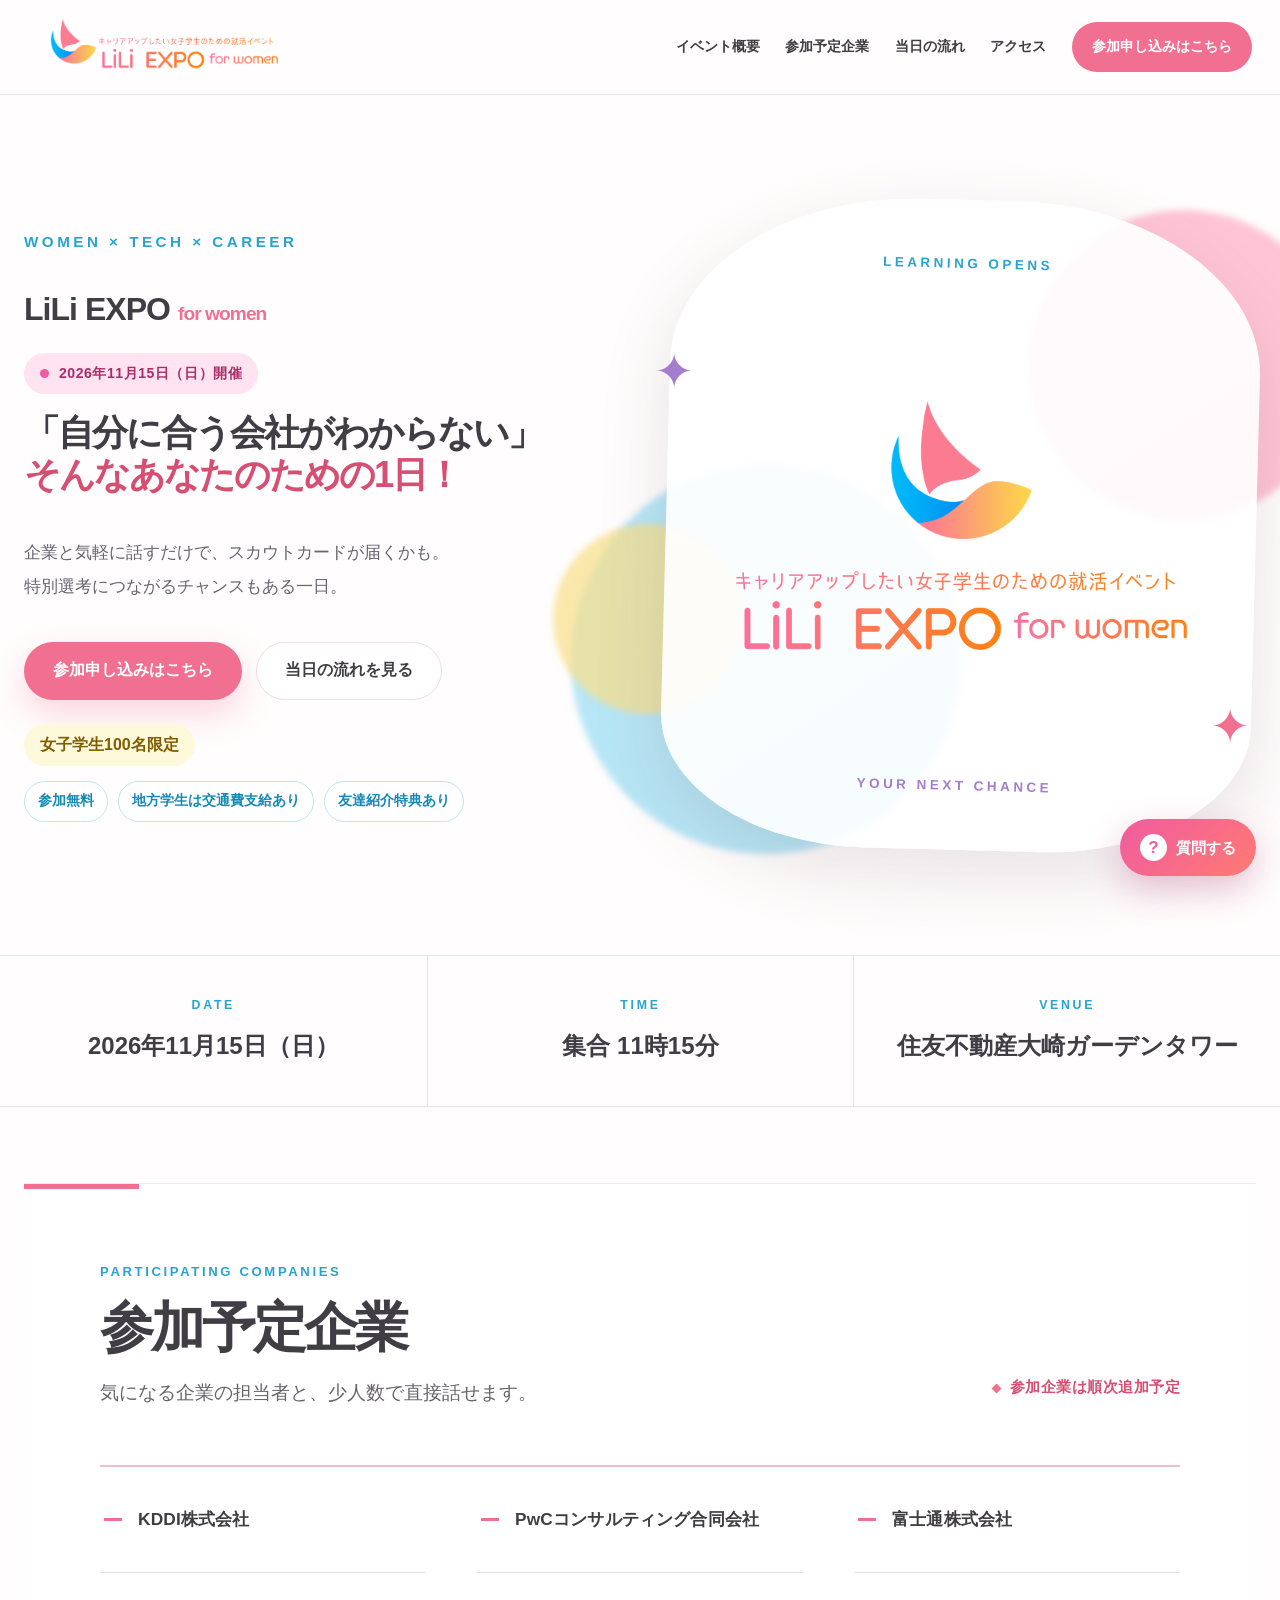
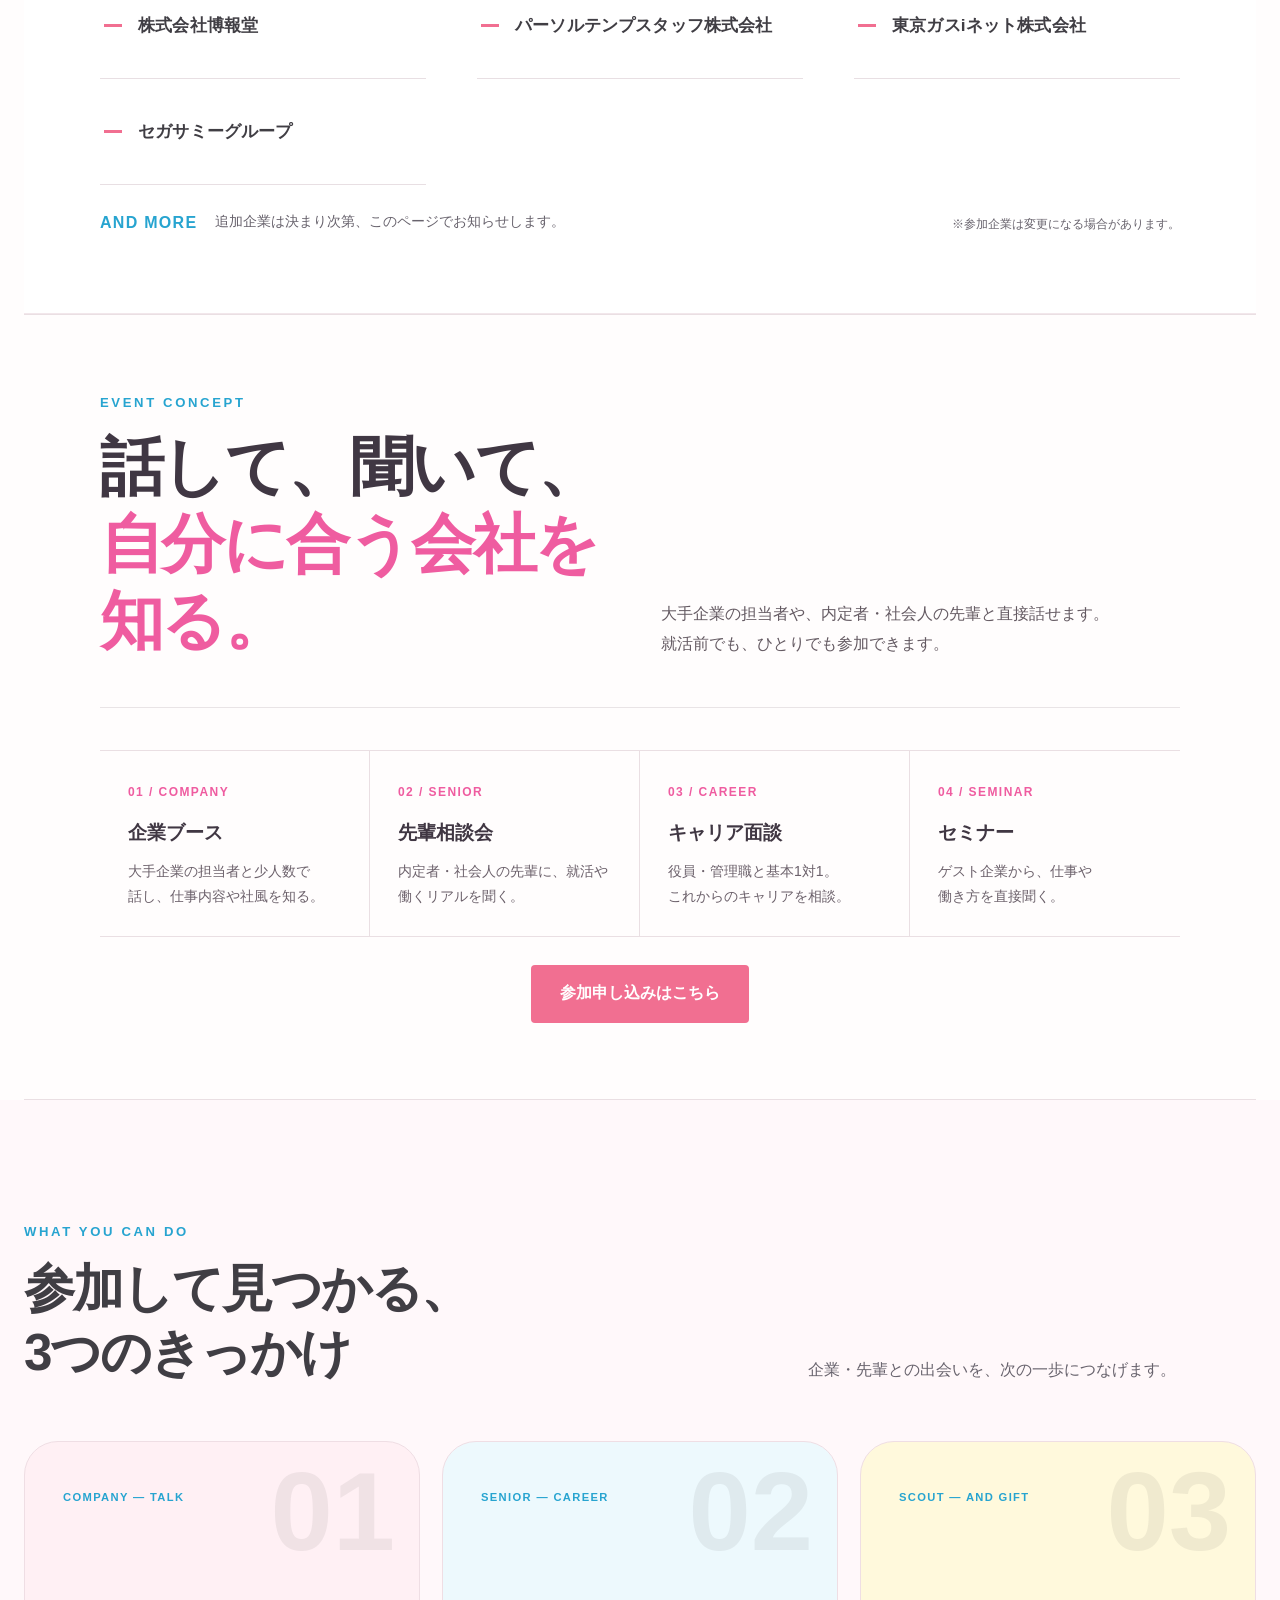
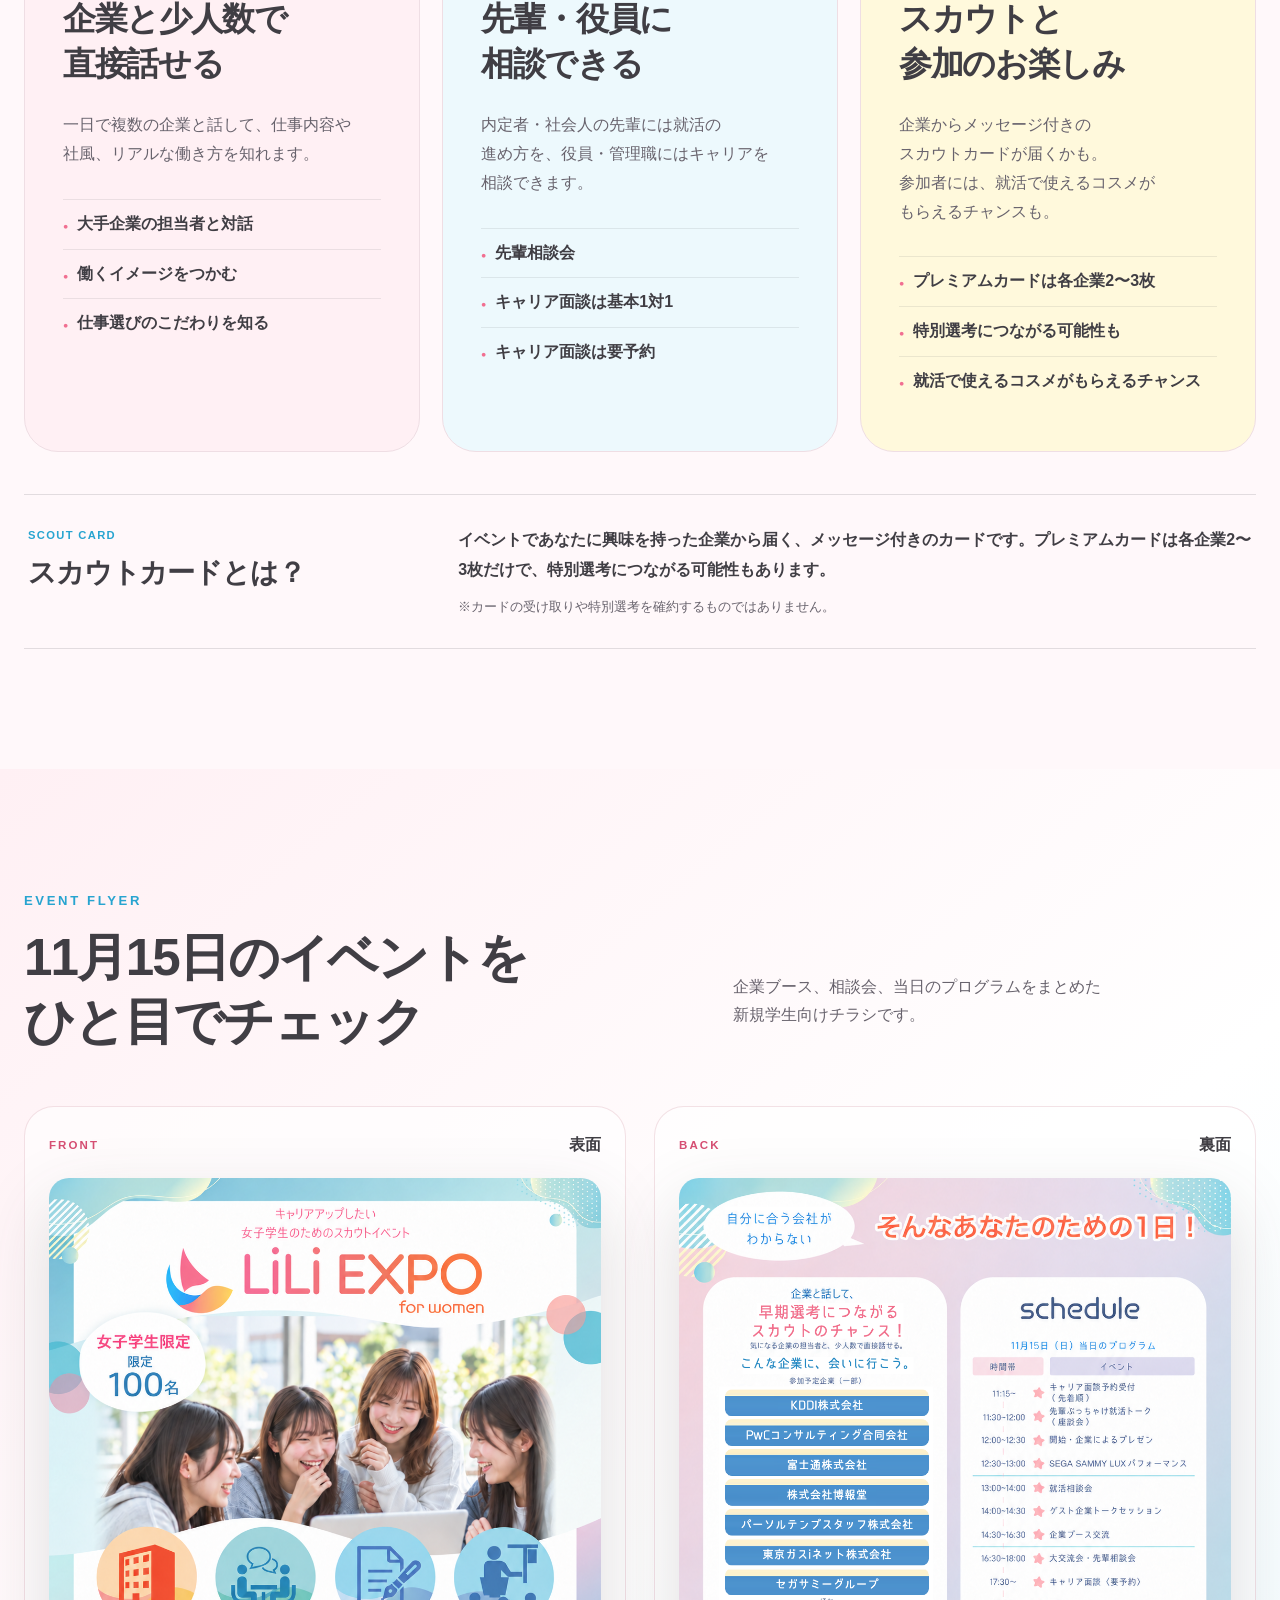
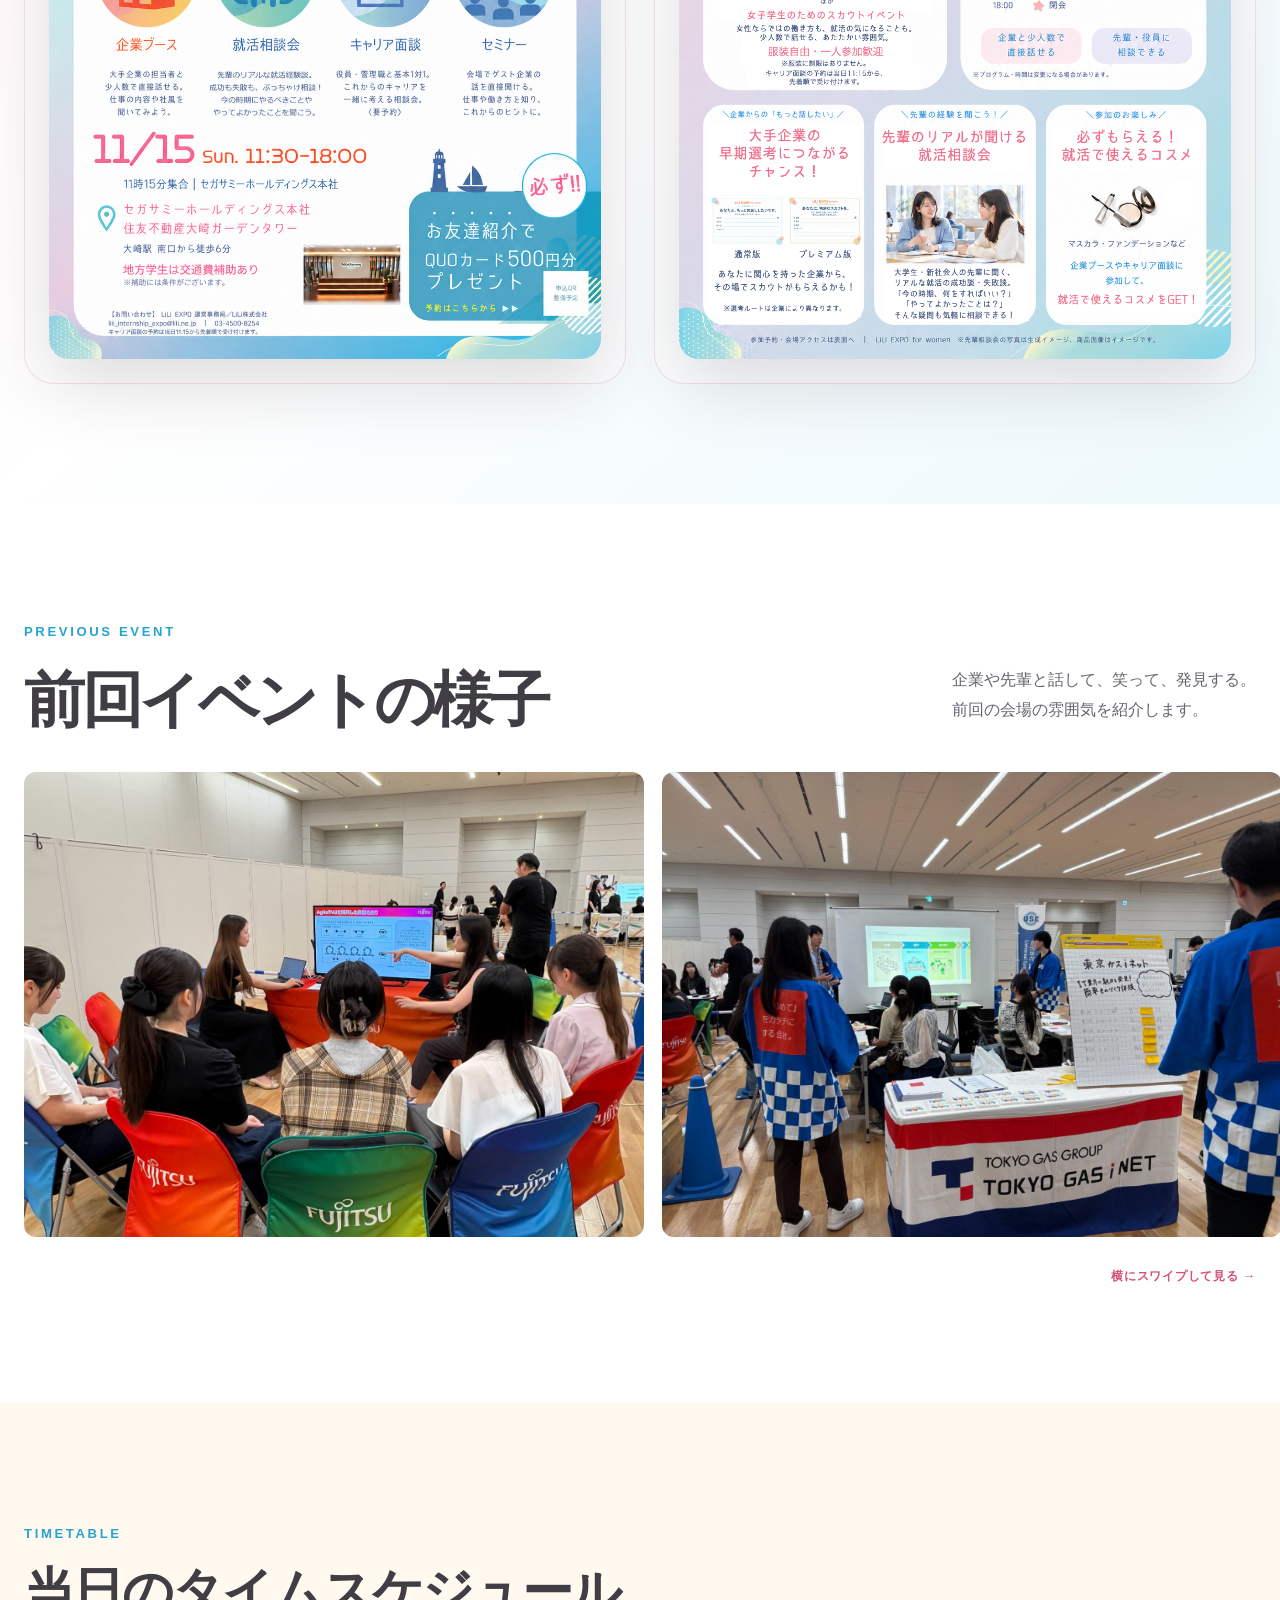
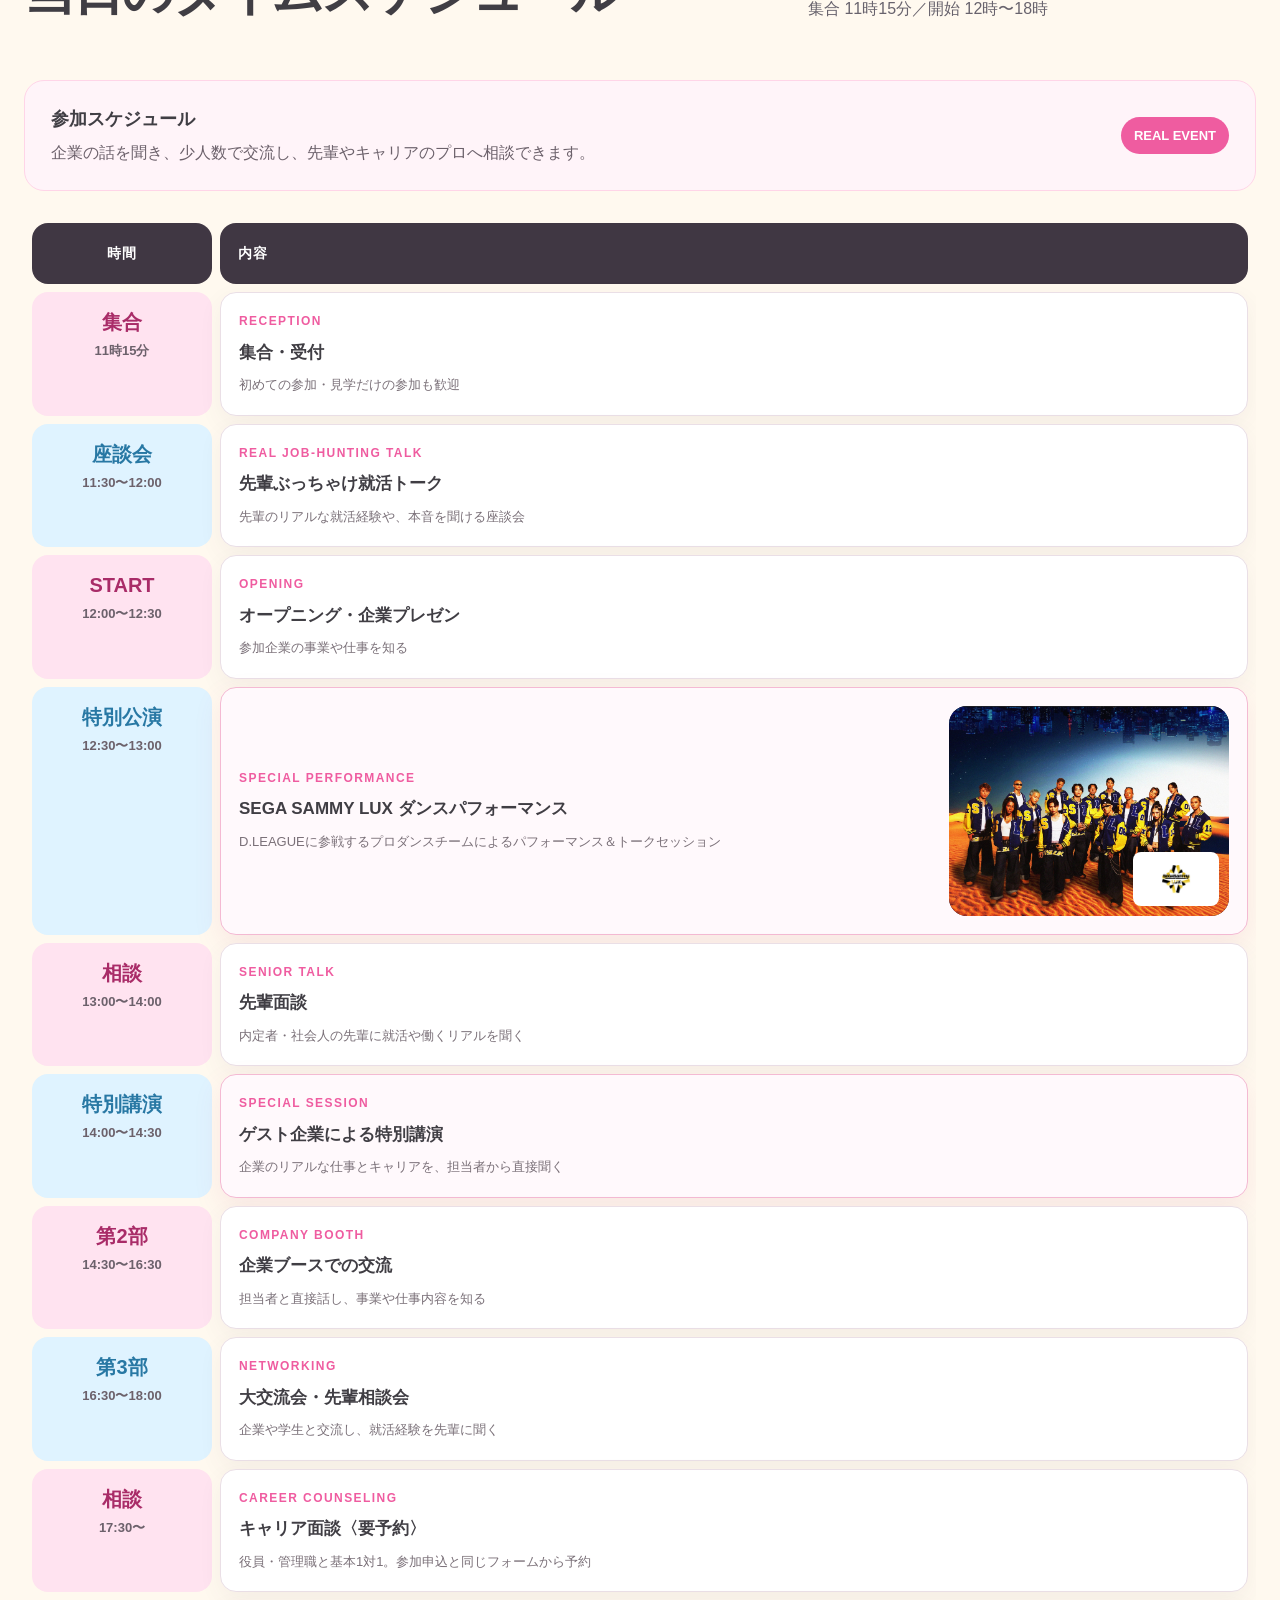
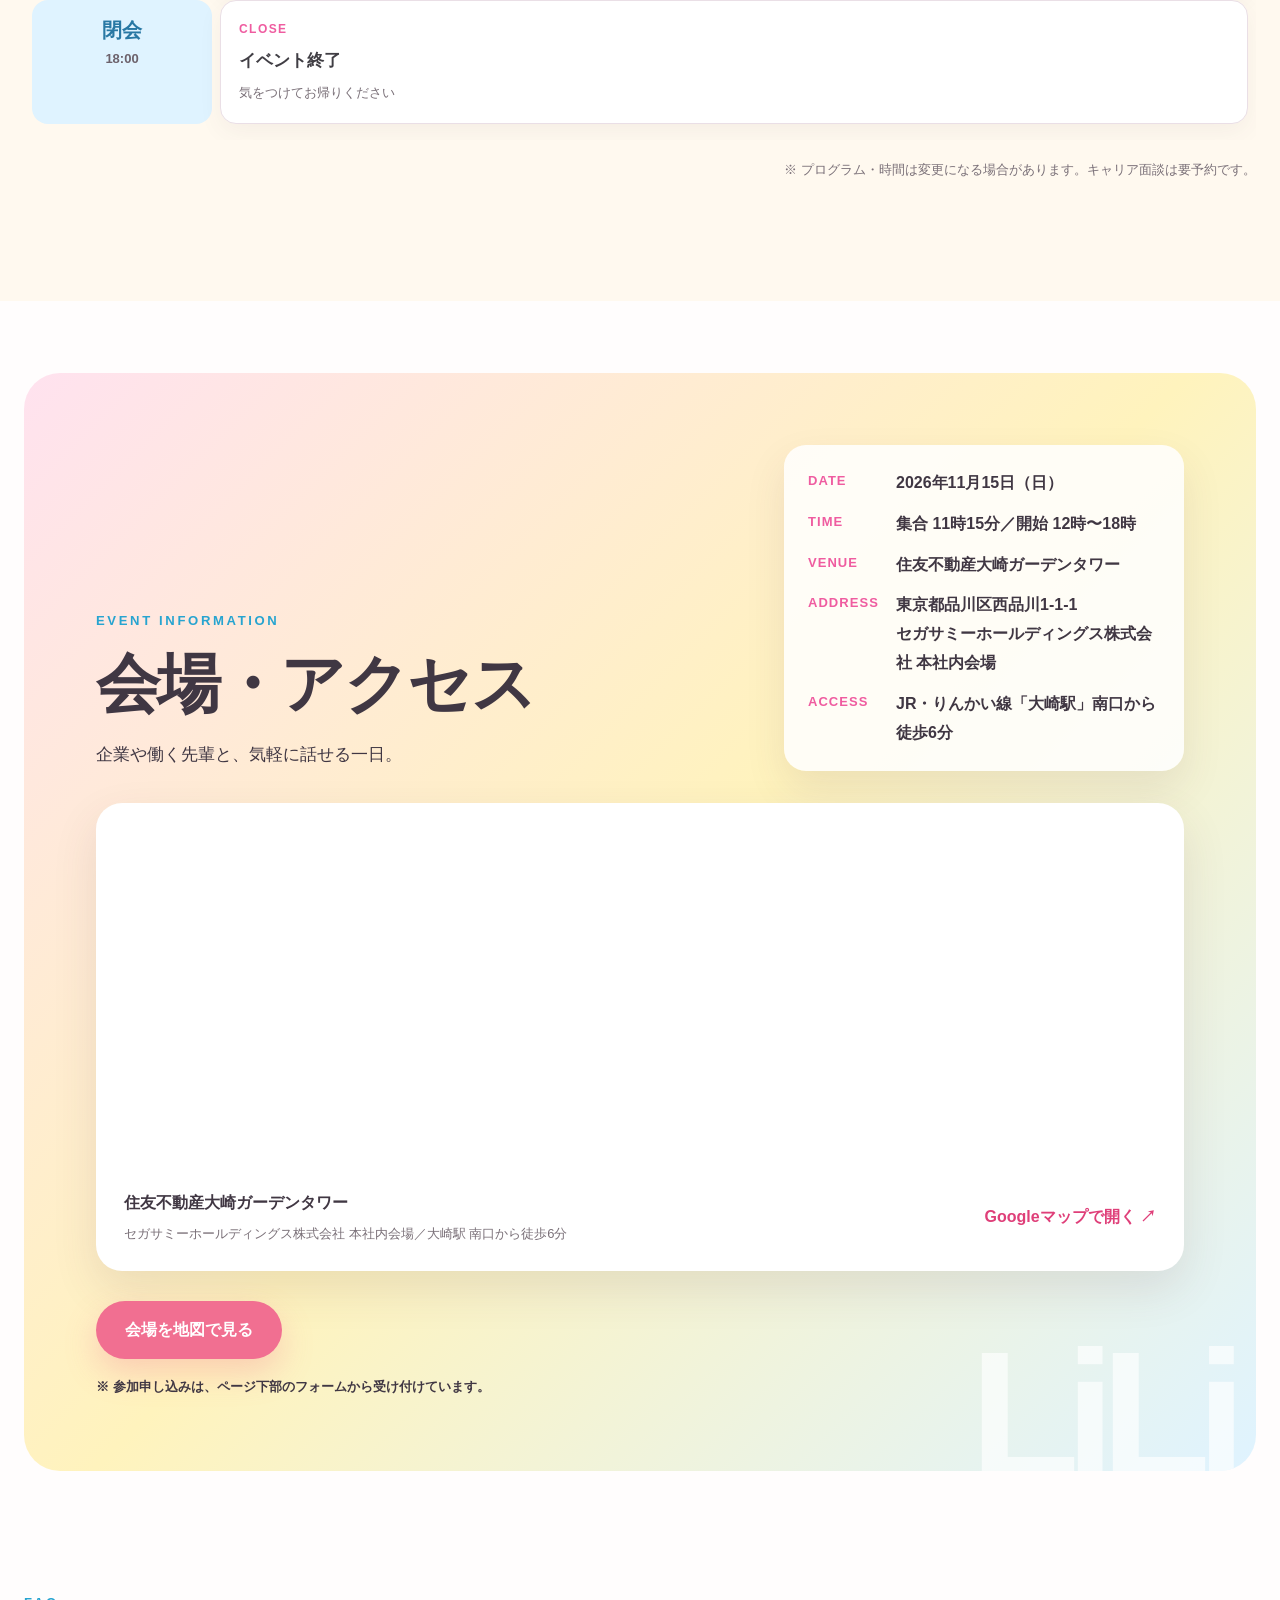
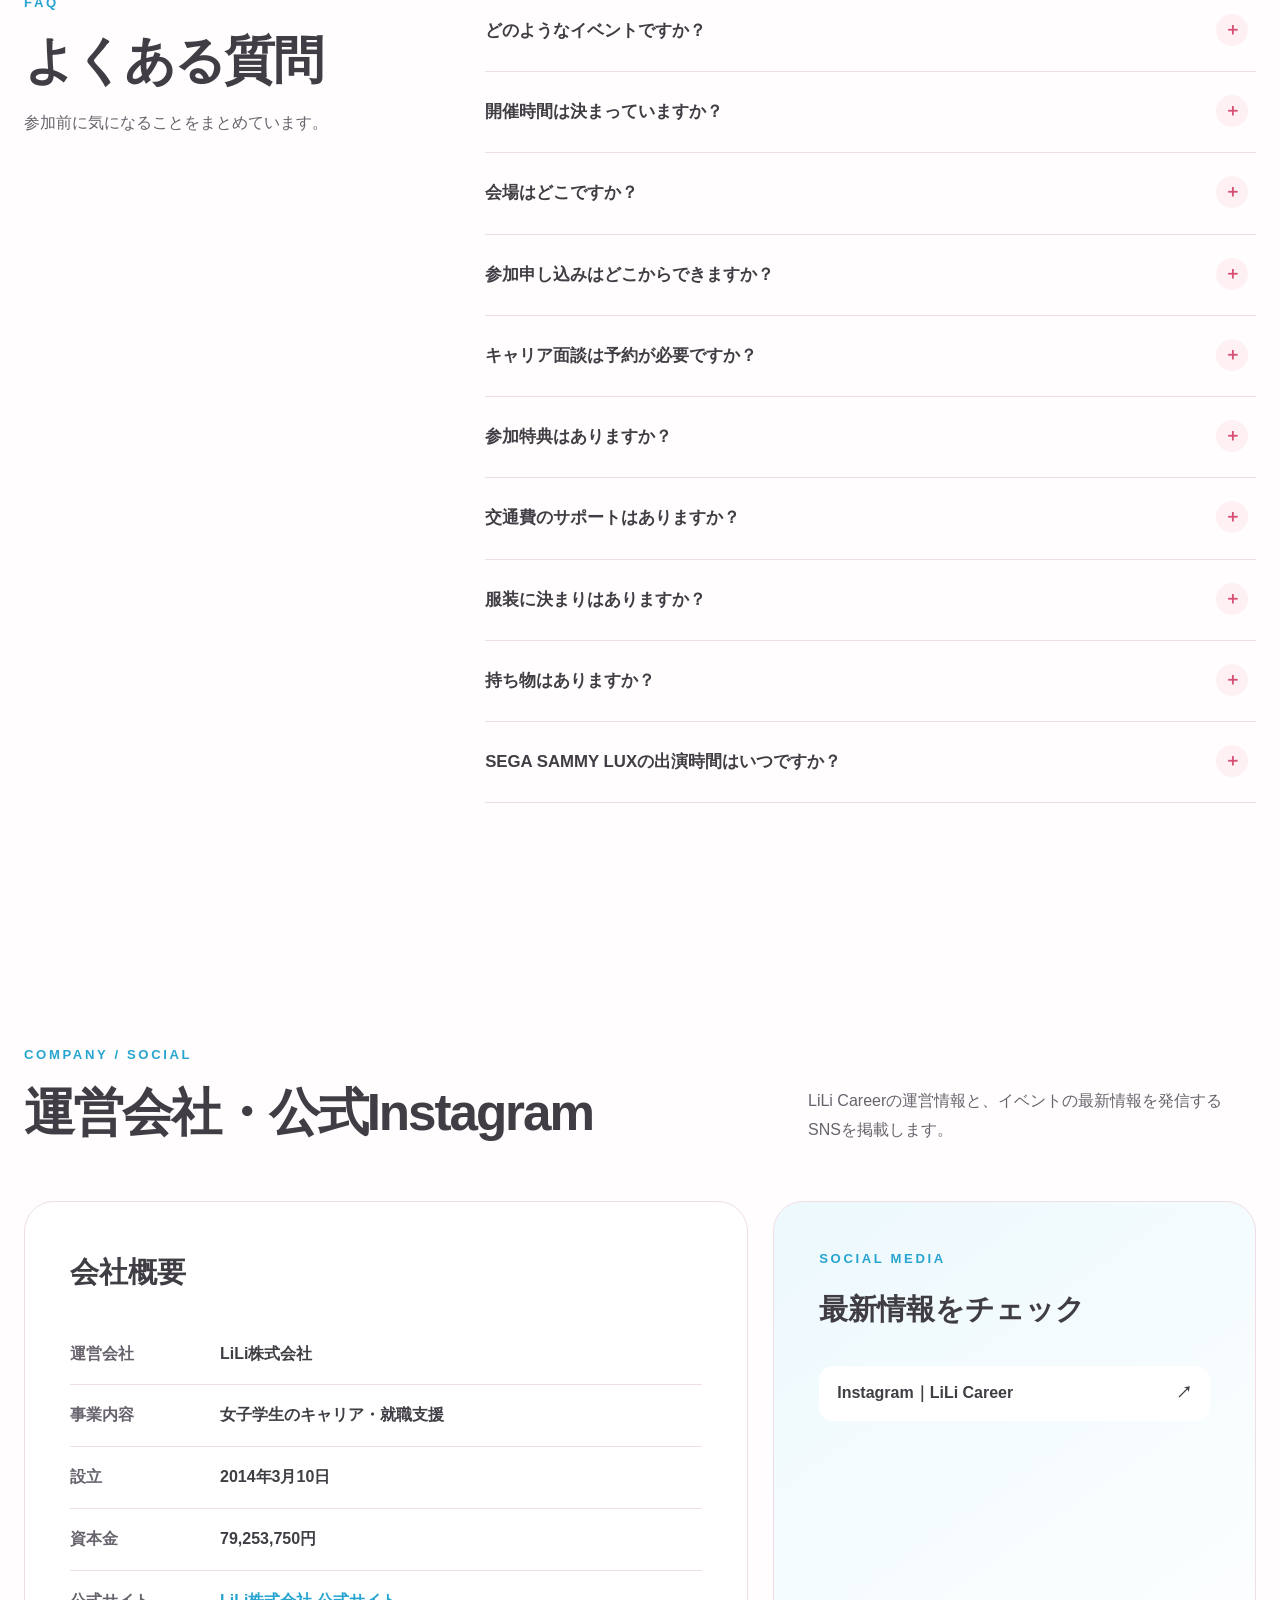
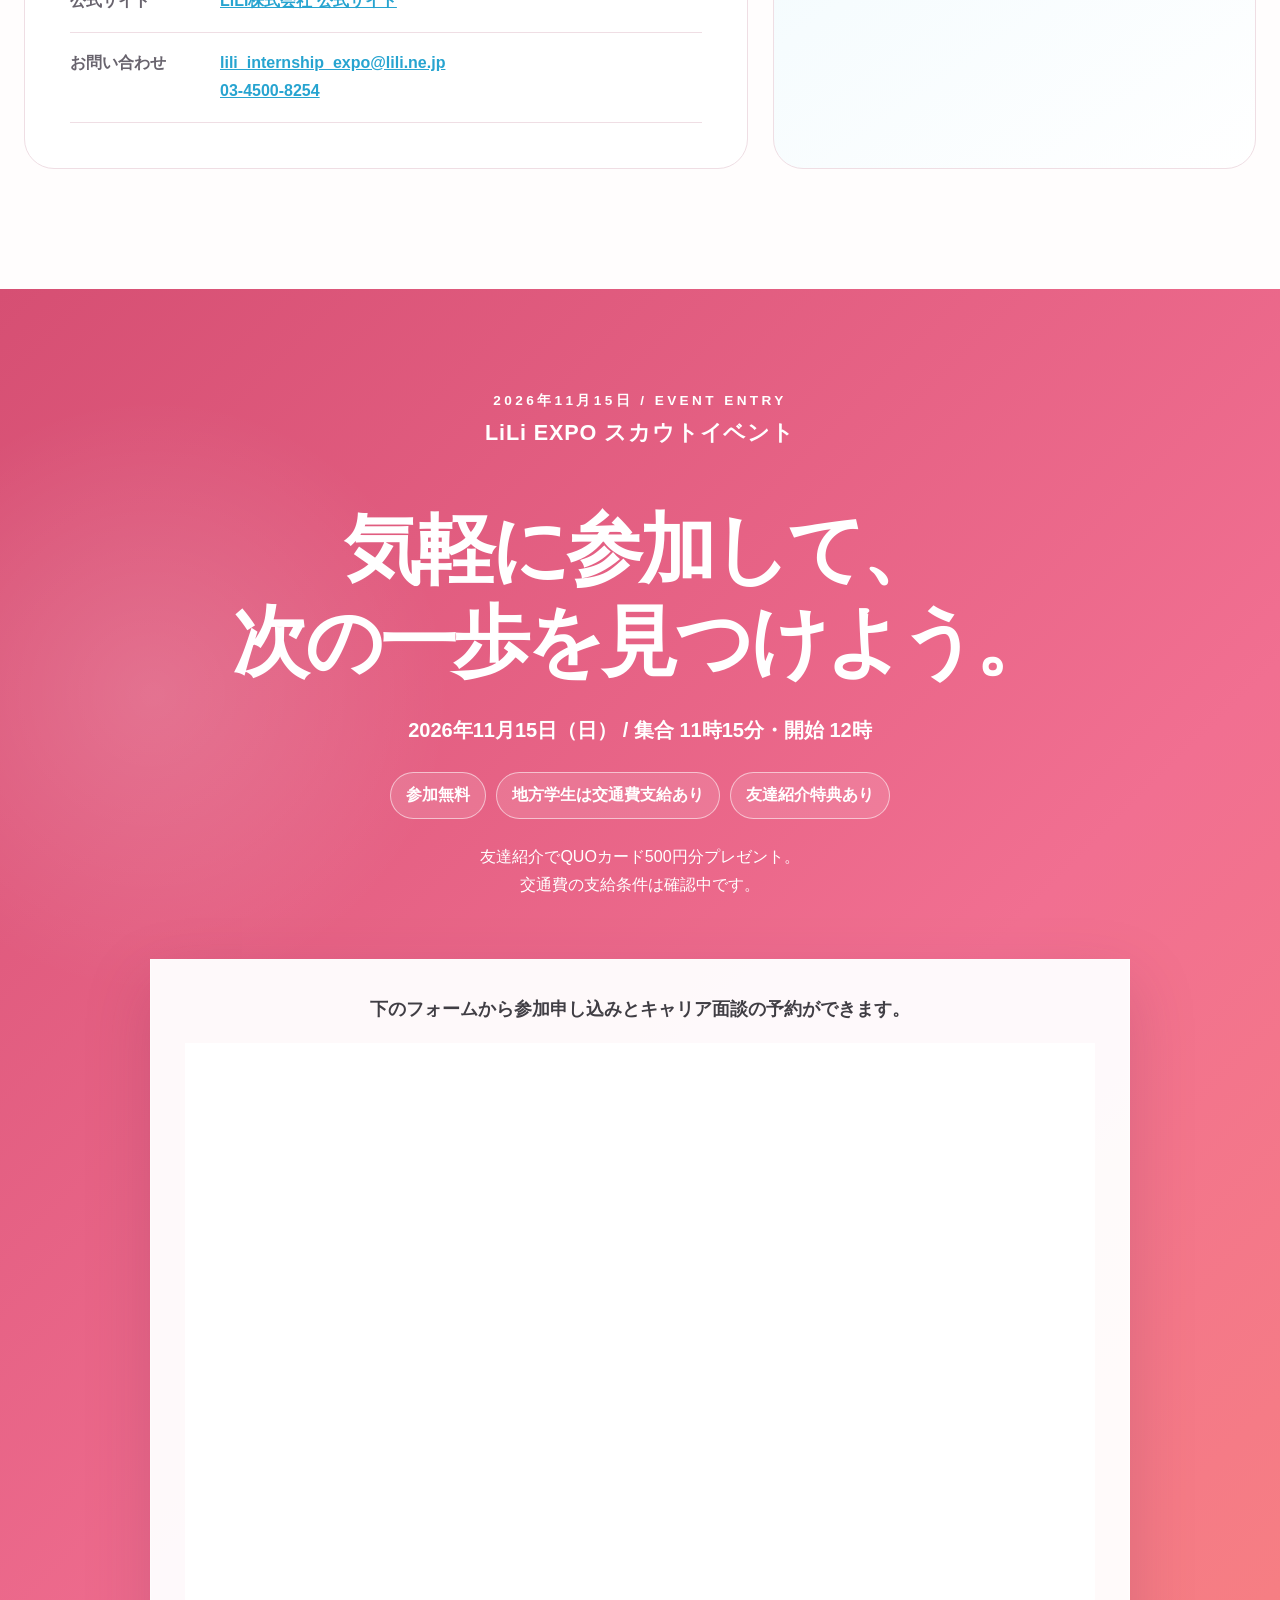
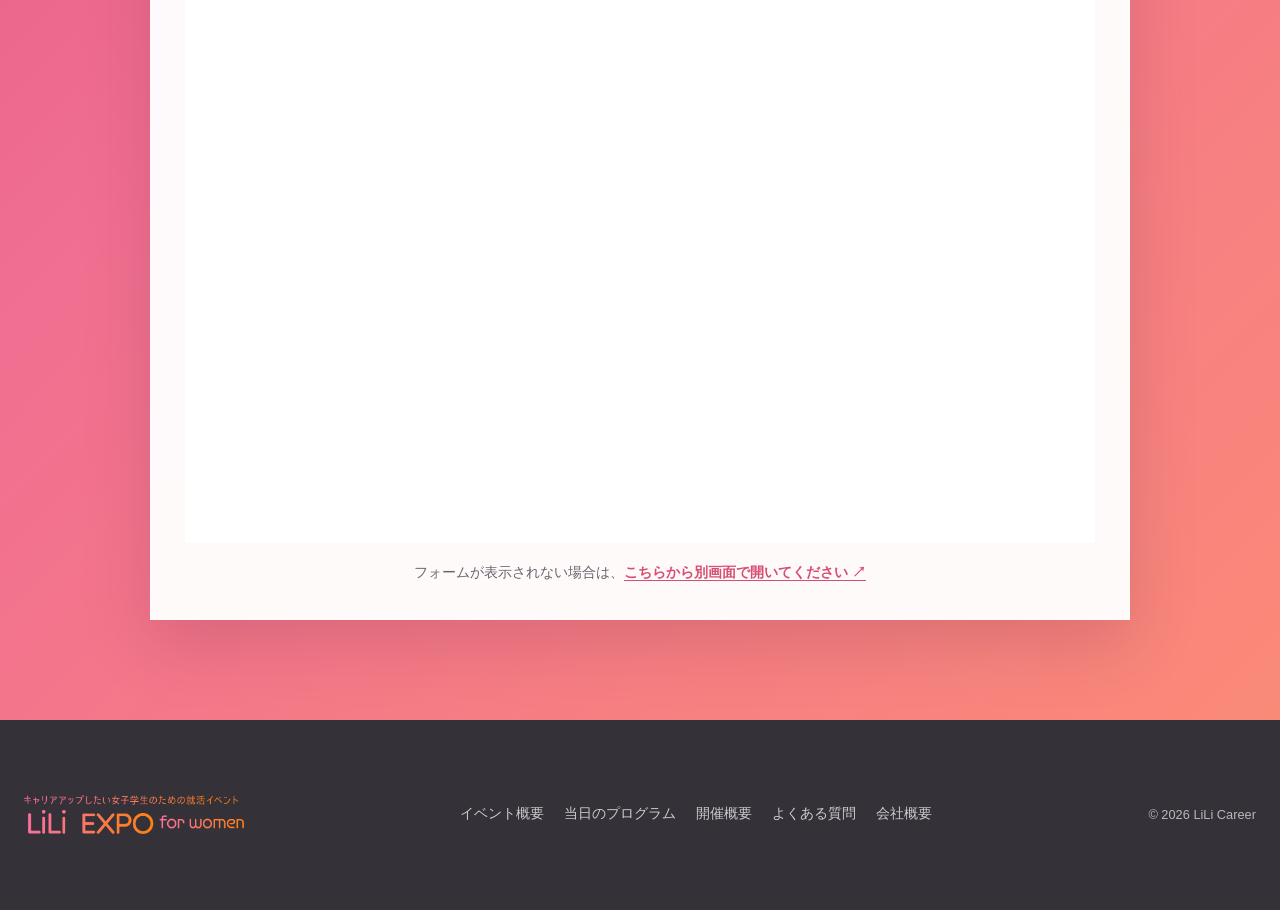
==== index.html @ 1bb02507 "Add senior job hunting talk to schedule" ====
<!DOCTYPE html>
<html lang="ja">

<head>
  <meta charset="UTF-8">

  <meta name="viewport" content="width=device-width, initial-scale=1.0">

  <meta name="description" content="LiLi EXPO for women。企業と話し、先輩に聞き、自分の未来を考える女子学生向けイベント。2026年11月15日、住友不動産大崎ガーデンタワー内で開催します。">

  <!-- 公開時、Google検索に表示したい場合はこの1行を削除してください -->
  <meta name="robots" content="noindex, nofollow">

  <title>LiLi EXPO for women｜2026年11月15日開催</title>

  <link rel="icon" href="assets/logo_dake.png">

  <link rel="stylesheet" href="css/style.css?v=17">

  <script src="js/content.js?v=14" defer></script>

  <script src="js/script.js?v=1" defer></script>

  <!-- イベント案内・プログラム表示の追加スタイル -->
  <style>
    /* ==================== 日本語の改行調整 ==================== */

    body {
      word-break: auto-phrase;
      line-break: strict;
      overflow-wrap: normal;
    }

    html,
    body {
      width: 100%;
      max-width: 100%;
      overflow-x: hidden;
      overflow-x: clip;
    }

    main,
    section,
    header,
    footer,
    .hero-copy,
    .hero-visual {
      min-width: 0;
    }

    .site-header {
      min-height: 92px;
    }

    .header-logo {
      width: clamp(240px, 20vw, 320px);
    }

    .header-logo img {
      width: 100%;
      height: 66px;
      object-fit: cover;
      object-position: center;
    }

    .limited-number .limited-number-text {
      font-size: clamp(2.7rem, 5vw, 4.6rem);
      line-height: 1.1;
      letter-spacing: -.06em;
    }

    .limited-number .limited-number-note {
      margin-top: 12px;
      padding: 0 20px;
      text-align: center;
      line-height: 1.5;
    }

    .entry-kicker {
      margin: 12px 0 0;
      font-size: clamp(1rem, 2vw, 1.35rem);
      font-weight: 900;
      letter-spacing: .04em;
    }

    h1,
    h2,
    h3,
    h4,
    p,
    li,
    summary,
    dt,
    dd,
    strong,
    small,
    a {
      word-break: auto-phrase;
      line-break: strict;
    }

    h1,
    h2,
    h3,
    h4 {
      text-wrap: balance;
    }

    p,
    li,
    summary,
    dd {
      text-wrap: pretty;
    }

    .nowrap,
    .button,
    .global-nav a,
    .online-format-note,
    .capacity-label,
    .lesson-timetable time {
      white-space: nowrap;
    }

    .online-format-note {
      display: inline-flex;
      align-items: center;
      gap: 10px;
      margin: 0 0 18px;
      padding: 8px 16px;
      color: #a92c68;
      background: #ffe3f0;
      border-radius: 999px;
      font-size: 14px;
      font-weight: 800;
      letter-spacing: .04em;
    }

    .online-format-note::before {
      content: "";
      width: 9px;
      height: 9px;
      background: #ef5ca0;
      border-radius: 50%;
    }

    .timetable-guide {
      display: flex;
      justify-content: space-between;
      gap: 24px;
      align-items: center;
      margin: 0 0 24px;
      padding: 22px 26px;
      background: #fff4f9;
      border: 1px solid #ffd5e8;
      border-radius: 20px;
    }

    .timetable-guide strong {
      display: block;
      margin-bottom: 4px;
      font-size: 18px;
    }

    .timetable-guide p {
      margin: 0;
      color: #6c616b;
    }

    .timetable-guide span {
      flex: 0 0 auto;
      padding: 7px 13px;
      color: #fff;
      background: #ef5ca0;
      border-radius: 999px;
      font-size: 13px;
      font-weight: 800;
    }

    .timetable-scroll {
      overflow-x: auto;
      padding-bottom: 8px;
      -webkit-overflow-scrolling: touch;
    }

    .lesson-timetable {
      width: 100%;
      min-width: 620px;
      border-collapse: separate;
      border-spacing: 8px;
      table-layout: fixed;
    }

    .lesson-timetable th,
    .lesson-timetable td {
      padding: 18px;
      border-radius: 16px;
      text-align: left;
      vertical-align: top;
    }

    .lesson-timetable thead th {
      color: #fff;
      background: #403743;
      font-size: 14px;
      letter-spacing: .05em;
    }

    .lesson-timetable thead th:first-child {
      width: 180px;
      text-align: center;
    }

    .lesson-timetable tbody th {
      color: #a92c68;
      background: #ffe3f0;
      text-align: center;
    }

    .lesson-timetable tbody tr:nth-child(even) th {
      color: #2878a4;
      background: #dff3ff;
    }

    .lesson-timetable tbody td {
      background: #fff;
      border: 1px solid #eadfe6;
      box-shadow: 0 8px 25px rgba(90, 61, 79, .06);
    }

    .lesson-timetable .special-program-row th {
      color: #a92c68;
      background: #ffd9e9;
    }

    .lesson-timetable .special-program-row td {
      background: #fff9fc;
      border-color: #f4bad3;
      box-shadow: 0 10px 28px rgba(200, 76, 130, .1);
    }

    .lesson-timetable .period-number {
      display: block;
      font-size: 20px;
      line-height: 1.2;
      white-space: nowrap;
    }

    .hero h1.student-hero-title {
      font-size: clamp(2.15rem, 2.85vw, 3.1rem);
      line-height: 1.16;
      letter-spacing: -.055em;
    }

    .lesson-timetable time {
      display: block;
      margin-top: 5px;
      color: #6c616b;
      font-size: 13px;
      font-weight: 600;
    }

    .lesson-timetable td span {
      display: block;
      margin-bottom: 7px;
      color: #ef5ca0;
      font-size: 12px;
      font-weight: 900;
      letter-spacing: .12em;
    }

    .lesson-timetable td strong {
      display: block;
      font-size: 17px;
      line-height: 1.5;
    }

    .lesson-timetable td small {
      display: block;
      margin-top: 8px;
      color: #7a7078;
      font-size: 13px;
    }

    .timetable-edit-note {
      margin: 18px 0 0;
      color: #7a7078;
      font-size: 13px;
      text-align: right;
    }

    .november-event-section {
      position: relative;
      overflow: hidden;
      margin-top: 72px;
      padding: clamp(36px, 6vw, 72px);
      color: #403743;
      background: linear-gradient(135deg, #ffe2ef 0%, #fff3bd 50%, #dff3ff 100%);
      border-radius: 36px;
    }

    .november-event-section::after {
      content: "LiLi";
      position: absolute;
      right: 24px;
      bottom: -34px;
      color: rgba(255, 255, 255, .65);
      font-size: clamp(96px, 15vw, 180px);
      font-weight: 900;
      line-height: 1;
      letter-spacing: -.08em;
      pointer-events: none;
    }

    .november-event-content {
      position: relative;
      z-index: 1;
      display: grid;
      grid-template-columns: minmax(0, 1fr) minmax(320px, 400px);
      gap: clamp(32px, 4vw, 56px);
      align-items: end;
    }

    .november-event-section h2 {
      margin: 0 0 18px;
      font-size: clamp(34px, 5vw, 66px);
      line-height: 1.16;
      letter-spacing: -.04em;
    }

    .november-event-section h2 em {
      display: block;
      color: #ef5ca0;
      font-style: normal;
      font-size: clamp(32px, 3.6vw, 52px);
      letter-spacing: -.06em;
      white-space: normal;
    }

    .november-event-section h2 em span {
      display: block;
      white-space: nowrap;
    }

    .november-mobile-break {
      display: none;
    }

    .november-lead {
      margin: 0;
      font-size: 17px;
      line-height: 1.9;
    }

    .november-details {
      display: grid;
      width: 100%;
      min-width: 0;
      gap: 12px;
      margin: 0;
      padding: 24px;
      background: rgba(255, 255, 255, .86);
      border-radius: 22px;
      box-shadow: 0 18px 40px rgba(90, 61, 79, .10);
    }

    .november-details div {
      display: grid;
      grid-template-columns: 72px 1fr;
      gap: 16px;
    }

    .november-details dt {
      color: #ef5ca0;
      font-size: 13px;
      font-weight: 900;
      letter-spacing: .08em;
    }

    .november-details dd {
      margin: 0;
      font-weight: 700;
      overflow-wrap: anywhere;
    }

    .november-map-card {
      position: relative;
      z-index: 1;
      overflow: hidden;
      margin-top: 32px;
      border: 8px solid rgba(255, 255, 255, .72);
      border-radius: 26px;
      background: #fff;
      box-shadow: 0 18px 45px rgba(90, 61, 79, .12);
    }

    .november-map {
      display: block;
      width: 100%;
      height: 360px;
      border: 0;
    }

    .november-map-caption {
      display: flex;
      align-items: center;
      justify-content: space-between;
      gap: 24px;
      padding: 18px 20px;
      background: #fff;
    }

    .november-map-caption strong,
    .november-map-caption span {
      display: block;
    }

    .november-map-caption span {
      margin-top: 4px;
      color: #7a7078;
      font-size: 13px;
    }

    .november-map-caption a {
      flex: 0 0 auto;
      color: #df3f79;
      font-weight: 900;
    }

    @media (max-width: 1180px) {
      .hero h1.student-hero-title {
        font-size: clamp(1.9rem, 3.8vw, 2.45rem);
      }

      .student-hero-title .hero-title-line {
        display: block;
        width: 100%;
        white-space: normal;
        word-break: normal;
        overflow-wrap: anywhere;
      }

      .hero-description {
        word-break: normal;
        overflow-wrap: anywhere;
      }

      .november-event-content {
        grid-template-columns: 1fr;
        align-items: start;
      }

      .november-details {
        margin-top: 0;
      }
    }

    .november-actions {
      position: relative;
      z-index: 1;
      display: flex;
      flex-wrap: wrap;
      gap: 12px;
      margin-top: 30px;
    }

    .november-note {
      position: relative;
      z-index: 1;
      margin: 16px 0 0;
      font-size: 13px;
      font-weight: 700;
    }

    /* ==================== LiLi案内チャット ==================== */

    .lili-chat-launcher {
      position: fixed;
      right: 24px;
      bottom: 24px;
      z-index: 1201;
      display: inline-flex;
      align-items: center;
      gap: 9px;
      padding: 15px 20px;
      color: #fff;
      background: linear-gradient(135deg, #ef5ca0, #ff7a72);
      border: 0;
      border-radius: 999px;
      box-shadow: 0 14px 35px rgba(169, 44, 104, .28);
      font: inherit;
      font-size: 15px;
      font-weight: 900;
      cursor: pointer;
      transition: transform .2s ease, box-shadow .2s ease;
    }

    .lili-chat-launcher:hover {
      transform: translateY(-2px);
      box-shadow: 0 18px 40px rgba(169, 44, 104, .34);
    }

    .lili-chat-launcher-mark {
      display: grid;
      width: 27px;
      height: 27px;
      place-items: center;
      color: #ef5ca0;
      background: #fff;
      border-radius: 50%;
      font-size: 17px;
      line-height: 1;
    }

    .lili-chat-panel {
      position: fixed;
      right: 24px;
      bottom: 94px;
      z-index: 1200;
      display: flex;
      width: min(390px, calc(100vw - 32px));
      max-height: min(610px, calc(100vh - 130px));
      overflow: hidden;
      flex-direction: column;
      background: #fff;
      border: 1px solid #f3d7e4;
      border-radius: 26px;
      box-shadow: 0 25px 70px rgba(64, 55, 67, .22);
    }

    .lili-chat-panel[hidden] {
      display: none;
    }

    .lili-chat-header {
      display: flex;
      align-items: center;
      justify-content: space-between;
      gap: 16px;
      padding: 19px 20px;
      color: #fff;
      background: linear-gradient(135deg, #ef5ca0, #ff8a74);
    }

    .lili-chat-header p {
      margin: 0;
    }

    .lili-chat-title {
      font-size: 17px;
      font-weight: 900;
    }

    .lili-chat-status {
      margin-top: 2px !important;
      font-size: 11px;
      font-weight: 700;
      opacity: .9;
    }

    .lili-chat-close {
      display: grid;
      flex: 0 0 auto;
      width: 36px;
      height: 36px;
      padding: 0;
      place-items: center;
      color: #fff;
      background: rgba(255, 255, 255, .18);
      border: 1px solid rgba(255, 255, 255, .45);
      border-radius: 50%;
      font-size: 24px;
      line-height: 1;
      cursor: pointer;
    }

    .lili-chat-messages {
      min-height: 170px;
      padding: 20px;
      overflow-y: auto;
      background: #fff9fc;
      scroll-behavior: smooth;
    }

    .lili-chat-message {
      width: fit-content;
      max-width: 88%;
      margin: 0 0 12px;
      padding: 12px 15px;
      border-radius: 17px;
      font-size: 14px;
      line-height: 1.75;
      text-wrap: pretty;
      white-space: pre-line;
    }

    .lili-chat-message.bot {
      margin-right: auto;
      color: #4d4148;
      background: #fff;
      border: 1px solid #f1dbe5;
      border-bottom-left-radius: 5px;
    }

    .lili-chat-message.user {
      margin-left: auto;
      color: #fff;
      background: #ef5ca0;
      border-bottom-right-radius: 5px;
    }

    .lili-chat-options {
      display: grid;
      grid-template-columns: 1fr 1fr;
      gap: 8px;
      padding: 14px;
      background: #fff;
      border-top: 1px solid #f1e4ea;
    }

    .lili-chat-option {
      min-height: 46px;
      padding: 9px 10px;
      color: #a92c68;
      background: #fff4f9;
      border: 1px solid #f5c9dc;
      border-radius: 13px;
      font: inherit;
      font-size: 12px;
      font-weight: 800;
      line-height: 1.4;
      white-space: normal;
      cursor: pointer;
      transition: background .2s ease, transform .2s ease;
    }

    .lili-chat-option:hover {
      background: #ffe3f0;
      transform: translateY(-1px);
    }

    .lili-chat-launcher:focus-visible,
    .lili-chat-close:focus-visible,
    .lili-chat-option:focus-visible {
      outline: 3px solid rgba(40, 120, 164, .36);
      outline-offset: 3px;
    }

    /* ==================== 気軽に参加・参加までの流れ ==================== */

    .join-guide-section {
      overflow: hidden;
      padding: clamp(38px, 6vw, 76px);
      background: #fffdfd;
      border-top: 1px solid #eadfe3;
      border-bottom: 1px solid #eadfe3;
    }

    .join-guide-heading {
      display: grid;
      grid-template-columns: 1fr 1fr;
      gap: 42px;
      align-items: end;
      margin-bottom: 32px;
    }

    .join-guide-heading h2 {
      margin: 0;
      color: #403743;
      font-size: clamp(34px, 5vw, 64px);
      line-height: 1.2;
      letter-spacing: -.04em;
    }

    .join-guide-heading h2 em {
      color: #ef5ca0;
      font-style: normal;
    }

    .join-guide-lead {
      margin: 0;
      color: #645a62;
      font-size: 16px;
      line-height: 1.9;
    }

    .join-easy-grid {
      display: grid;
      grid-template-columns: repeat(5, 1fr);
      gap: 10px;
      margin: 0;
      padding: 0;
      list-style: none;
    }

    .join-easy-grid li {
      min-width: 0;
      padding: 19px 13px;
      background: rgba(255, 255, 255, .88);
      border: 1px solid rgba(239, 92, 160, .18);
      border-radius: 18px;
      text-align: center;
      box-shadow: 0 9px 24px rgba(90, 61, 79, .05);
    }

    .join-easy-grid span {
      display: block;
      margin-bottom: 8px;
      color: #ef5ca0;
      font-size: 11px;
      font-weight: 900;
      letter-spacing: .1em;
    }

    .join-easy-grid strong {
      display: block;
      color: #403743;
      font-size: 15px;
      line-height: 1.5;
    }

    .join-flow {
      margin-top: 48px;
      padding-top: 42px;
      border-top: 1px solid rgba(90, 61, 79, .13);
    }

    .join-flow-title {
      margin-bottom: 24px;
    }

    .join-flow-title h3 {
      margin: 5px 0 0;
      color: #403743;
      font-size: clamp(26px, 3vw, 40px);
    }

    .join-flow-grid {
      display: grid;
      grid-template-columns: repeat(4, 1fr);
      gap: 0;
      border-top: 1px solid #eadfe3;
      border-bottom: 1px solid #eadfe3;
    }

    .join-flow-card {
      position: relative;
      min-width: 0;
      padding: 26px 28px;
      background: transparent;
      border-right: 1px solid #eadfe3;
    }

    .join-flow-card:not(:last-child)::after {
      content: none;
    }

    .join-flow-card:last-child {
      border-right: 0;
    }

    .join-flow-number {
      display: inline-block;
      margin-bottom: 12px;
      color: #ef5ca0;
      font-size: 12px;
      font-weight: 900;
      letter-spacing: .12em;
    }

    .join-flow-card h4 {
      margin: 0 0 9px;
      color: #403743;
      font-size: 19px;
    }

    .join-flow-card p {
      margin: 0;
      color: #6c616b;
      font-size: 14px;
      line-height: 1.8;
    }

    .join-guide-action {
      display: flex;
      justify-content: center;
      margin-top: 28px;
    }

    .join-guide-action .button {
      border-radius: 4px;
      box-shadow: none;
    }

    @media (max-width: 760px) {

      .site-header {
        width: 100%;
        min-height: 78px;
        gap: 10px;
        padding: 9px 14px;
      }

      .header-logo {
        width: min(220px, calc(100vw - 92px));
      }

      .header-logo img {
        width: 100%;
        height: 58px;
        object-fit: cover;
        object-position: center;
      }

      .menu-button {
        flex: 0 0 48px;
      }

      .hero {
        width: calc(100% - 28px);
        gap: 34px;
        padding: 48px 0 64px;
        overflow: hidden;
      }

      .hero h1 {
        font-size: clamp(2.3rem, 10.5vw, 3.35rem);
        line-height: 1.12;
        letter-spacing: -.055em;
      }

      .hero h1.student-hero-title {
        font-size: clamp(2rem, 8.5vw, 2.65rem);
      }

      .student-hero-title .hero-title-line {
        display: block;
        width: 100%;
        white-space: normal;
        word-break: normal;
        overflow-wrap: anywhere;
      }

      .hero-description {
        word-break: normal;
        overflow-wrap: anywhere;
      }

      .hero h1 .nowrap {
        white-space: normal;
      }

      .hero-description br:not(.mobile-break) {
        display: none;
      }

      .capacity-label {
        max-width: 100%;
        white-space: normal;
        line-height: 1.5;
      }

      .hero-highlights {
        gap: 8px;
      }

      .hero-highlights li {
        padding: 6px 11px;
        font-size: .78rem;
      }

      .hero-visual {
        display: none;
      }

      .hero-card {
        width: 100%;
        min-height: 350px;
        padding: 30px 20px;
        border-radius: 32px;
        transform: none;
      }

      .hero-card-brand {
        gap: 20px;
        transform: none;
      }

      .hero-card-mark {
        width: 86px;
      }

      .hero-card-wordmark {
        width: min(94%, 330px);
      }

      .orb,
      .spark {
        display: none;
      }

      .timetable-scroll {
        overflow: visible;
        padding-bottom: 0;
      }

      .lesson-timetable,
      .lesson-timetable tbody,
      .lesson-timetable tr,
      .lesson-timetable th,
      .lesson-timetable td {
        display: block;
        width: 100%;
      }

      .lesson-timetable {
        min-width: 0;
        border-spacing: 0;
      }

      .lesson-timetable thead {
        display: none;
      }

      .lesson-timetable tr {
        margin-bottom: 14px;
      }

      .lesson-timetable tbody th {
        display: flex;
        align-items: baseline;
        justify-content: space-between;
        gap: 12px;
        padding: 14px 16px;
        border-radius: 16px 16px 0 0;
        text-align: left;
      }

      .lesson-timetable .period-number,
      .lesson-timetable time {
        display: block;
      }

      .lesson-timetable time {
        flex: 0 0 auto;
        margin: 0;
      }

      .lesson-timetable tbody td {
        padding: 17px 16px;
        border-radius: 0 0 16px 16px;
      }

      .timetable-edit-note {
        text-align: left;
      }

      .limited-number .limited-number-text {
        font-size: 3.1rem;
      }

      .entry-section h2 {
        font-size: clamp(2.35rem, 11vw, 3.5rem);
      }

      .timetable-guide,
      .november-event-content {
        display: block;
      }

      .timetable-guide span {
        display: inline-block;
        margin-top: 14px;
      }

      .november-details {
        margin-top: 28px;
        padding: 22px;
      }

      .november-details div {
        grid-template-columns: 1fr;
        gap: 4px;
        padding-bottom: 12px;
        border-bottom: 1px solid rgba(239, 92, 160, .13);
      }

      .november-details div:last-child {
        padding-bottom: 0;
        border-bottom: 0;
      }

      .november-map {
        height: 300px;
      }

      .november-map-caption {
        display: block;
      }

      .november-map-caption a {
        display: inline-block;
        margin-top: 14px;
      }

      .november-event-section {
        margin-top: 44px;
        border-radius: 26px;
      }

      .november-event-section::after {
        right: 12px;
        bottom: -16px;
        font-size: 96px;
        opacity: .45;
      }

      .november-event-section h2 em {
        display: block;
        font-size: clamp(32px, 10vw, 44px);
        white-space: normal;
      }

      .november-event-section h2 em span {
        white-space: normal;
      }

      .november-mobile-break {
        display: initial;
      }

      h1,
      h2,
      h3,
      h4 {
        text-wrap: pretty;
      }

      .lili-chat-launcher {
        right: 14px;
        bottom: 14px;
        padding: 13px 17px;
      }

      .lili-chat-panel {
        right: 16px;
        bottom: 82px;
        max-height: calc(100vh - 105px);
        border-radius: 22px;
      }

      .lili-chat-options {
        grid-template-columns: 1fr;
        overflow-y: auto;
      }

      .join-guide-section {
        border-radius: 0;
      }

      .join-guide-heading {
        display: block;
      }

      .join-guide-lead {
        margin-top: 20px;
      }

      .join-easy-grid {
        grid-template-columns: 1fr 1fr;
      }

      .join-easy-grid li:last-child {
        grid-column: 1 / -1;
      }

      .join-flow-grid {
        grid-template-columns: 1fr;
      }

      .join-flow-card:not(:last-child)::after {
        content: none;
      }

      .join-flow-card,
      .join-flow-card:last-child {
        border-right: 0;
        border-bottom: 1px solid #eadfe3;
      }

      .join-flow-card:last-child {
        border-bottom: 0;
      }
    }

    @media (prefers-reduced-motion: reduce) {

      .lili-chat-launcher,
      .lili-chat-option {
        transition: none;
      }

      .lili-chat-messages {
        scroll-behavior: auto;
      }
    }
  </style>
</head>

<body>

  <!-- ==================== ヘッダー ==================== -->

  <header class="site-header">

    <a class="header-logo" href="#top" aria-label="LiLi EXPO トップへ">
      <img src="assets/moziari%20logo.png" alt="キャリアアップしたい女子学生のための就活イベント LiLi EXPO for women">
    </a>

    <button class="menu-button" id="menuButton" type="button" aria-label="メニューを開く" aria-expanded="false">

      <span></span>
      <span></span>
      <span></span>
    </button>

    <nav class="global-nav" id="globalNav" aria-label="メインメニュー">

      <a href="#join-guide">イベント概要</a>
      <a href="#companies">参加予定企業</a>
      <a href="#schedule">当日の流れ</a>
      <a href="#november">アクセス</a>

      <a class="nav-entry registration-link" href="#entry">
        参加申し込みはこちら
      </a>

    </nav>

  </header>


  <main>

    <!-- ==================== ファーストビュー ==================== -->

    <section class="hero" id="top">

      <div class="hero-copy">

        <p class="eyebrow">
          WOMEN × TECH × CAREER
        </p>

        <p class="hero-name">
          LiLi EXPO
          <span>for women</span>
        </p>

        <p class="online-format-note">
          2026年11月15日（日）開催
        </p>

        <h1 class="student-hero-title">
          <span class="hero-title-line">「自分に合う会社がわからない」</span><br>
          <em><span class="hero-title-line">そんなあなたのための1日！</span></em>
        </h1>

        <p class="hero-description">
          企業と気軽に話すだけで、スカウトカードが届くかも。<br>
          特別選考につながるチャンスもある一日。
        </p>

        <div class="hero-actions">

          <a class="button button-primary registration-link" href="#entry">
            参加申し込みはこちら
          </a>

          <a class="button button-outline" href="#schedule">
            当日の流れを見る
          </a>

        </div>

        <p class="capacity-label" id="eventCapacity"></p>

        <ul class="hero-highlights" id="eventHighlights" aria-label="参加条件">
          <li>参加無料</li>
          <li>地方学生は交通費支給あり</li>
          <li>友達紹介特典あり</li>
        </ul>

      </div>


      <div class="hero-visual">

        <div class="orb orb-pink"></div>
        <div class="orb orb-blue"></div>
        <div class="orb orb-yellow"></div>

        <span class="spark spark-left">✦</span>
        <span class="spark spark-right">✦</span>

        <div class="hero-card">

          <p class="hero-card-top">
            LEARNING OPENS
          </p>

          <div class="hero-card-brand">

            <img class="hero-card-mark" src="assets/logo_dake.png" alt="">

            <img class="hero-card-wordmark" src="assets/mozi%20dake.png"
              alt="キャリアアップしたい女子学生のための就活イベント LiLi EXPO for women">

          </div>

          <p class="hero-card-bottom">
            YOUR NEXT CHANCE
          </p>

        </div>

      </div>

    </section>


    <!-- ==================== 開催情報 ==================== -->

    <section class="event-information" aria-label="開催情報">

      <div>
        <span>DATE</span>
        <strong id="eventDate"></strong>
      </div>

      <div>
        <span>TIME</span>
        <strong id="eventTime"></strong>
      </div>

      <div>
        <span>VENUE</span>
        <strong id="eventVenue">住友不動産大崎ガーデンタワー</strong>
      </div>

    </section>

    <section class="section participating-companies-section" id="companies" aria-labelledby="companiesTitle">
      <div class="participating-companies-heading">
        <div>
          <p class="section-label">PARTICIPATING COMPANIES</p>
          <h2 id="companiesTitle">参加予定企業</h2>
          <p class="participating-companies-lead">気になる企業の担当者と、少人数で直接話せます。</p>
        </div>
        <p class="companies-update-note"><span aria-hidden="true"></span>参加企業は順次追加予定</p>
      </div>
      <ul class="company-name-list" id="participatingCompanies" aria-label="参加予定企業一覧">
        <li><strong>KDDI株式会社</strong></li>
        <li><strong>PwCコンサルティング合同会社</strong></li>
        <li><strong>富士通株式会社</strong></li>
        <li><strong>株式会社博報堂</strong></li>
        <li><strong>パーソルテンプスタッフ株式会社</strong></li>
        <li><strong>東京ガスiネット株式会社</strong></li>
        <li><strong>セガサミーグループ</strong></li>
      </ul>
      <div class="company-list-footer">
        <p><strong>and more</strong><span>追加企業は決まり次第、このページでお知らせします。</span></p>
        <p class="company-list-note">※参加企業は変更になる場合があります。</p>
      </div>
    </section>


    <!-- ==================== 気軽に参加・参加までの流れ ==================== -->

    <section class="section join-guide-section" id="join-guide">

      <div class="join-guide-heading">

        <div>
          <p class="section-label">
            EVENT CONCEPT
          </p>

          <h2>
            話して、聞いて、<br>
            <em>自分に合う会社を知る。</em>
          </h2>
        </div>

        <p class="join-guide-lead">
          大手企業の担当者や、内定者・社会人の先輩と直接話せます。
          就活前でも、ひとりでも参加できます。
        </p>

      </div>


      <div class="join-flow">
        <div class="join-flow-grid">

          <article class="join-flow-card">
            <span class="join-flow-number">01 / COMPANY</span>
            <h4>企業ブース</h4>
            <p>大手企業の担当者と少人数で話し、仕事内容や社風を知る。</p>
          </article>

          <article class="join-flow-card">
            <span class="join-flow-number">02 / SENIOR</span>
            <h4>先輩相談会</h4>
            <p>内定者・社会人の先輩に、就活や働くリアルを聞く。</p>
          </article>

          <article class="join-flow-card">
            <span class="join-flow-number">03 / CAREER</span>
            <h4>キャリア面談</h4>
            <p>役員・管理職と基本1対1。これからのキャリアを相談。</p>
          </article>

          <article class="join-flow-card">
            <span class="join-flow-number">04 / SEMINAR</span>
            <h4>セミナー</h4>
            <p>ゲスト企業から、仕事や働き方を直接聞く。</p>
          </article>

        </div>

        <div class="join-guide-action">
          <a class="button button-primary registration-link" href="#entry">
            参加申し込みはこちら
          </a>
        </div>

      </div>

    </section>


    <!-- ==================== LiLi EXPOとは ==================== -->

    <section class="section about-section" id="about" hidden>

      <div class="section-title">

        <p class="section-label">
          WHAT IS LiLi EXPO?
        </p>

        <h2>
          これは、授業ではない。<br>
          学びを社会につなげる発表の場。
        </h2>

      </div>


      <div class="about-copy">

        <p class="about-lead">
          LiLiテックアカデミーで学んだことを企業へ直接伝え、<br>
          次のキャリア機会につなげる女性向けスカウトイベント。
        </p>

        <p>
          学生一人ひとりが、取り組んできたことや成長、
          これから実現したいことを自分自身の言葉でプレゼンテーションします。
        </p>

        <p>
          企業は履歴書だけでは伝わらない学生の魅力に出会い、
          フィードバックや対話を通して次の挑戦を後押しします。
        </p>

        <div class="target-box">

          <span>FOR YOU</span>

          <p>
            学びを次の挑戦へ変えたい学生と、<br>
            まずは気軽に見学したい学生、企業の皆さまへ。
          </p>

        </div>

      </div>


      <div class="value-grid">

        <article class="value-card value-pink">

          <span>01 / PRESENT</span>

          <h3>学びを自分の言葉で伝える</h3>

          <p>
            アカデミーでの学びや実践を振り返り、
            自分の成長と可能性を企業へ届けます。
          </p>

        </article>


        <article class="value-card value-blue">

          <span>02 / DIALOGUE</span>

          <h3>企業からフィードバックを受ける</h3>

          <p>
            発表への率直な感想や期待を受け取り、
            自分では気づかなかった強みを見つけます。
          </p>

        </article>


        <article class="value-card value-yellow">

          <span>03 / SCOUT</span>

          <h3>次のキャリア機会につなげる</h3>

          <p>
            発表に関心を持った企業との出会いを、
            スカウトや新しい挑戦のきっかけにつなげます。
          </p>

        </article>

      </div>

    </section>


    <!-- ==================== スカウトイベントの3つの特徴 ==================== -->

    <section class="section experience-section" id="experience">

      <div class="section-heading">

        <div>

          <p class="section-label">
            WHAT YOU CAN DO
          </p>

          <h2>
            参加して見つかる、<br>
            3つのきっかけ
          </h2>

        </div>

        <p>
          企業・先輩との出会いを、次の一歩につなげます。
        </p>

      </div>


      <div class="experience-grid">

        <article class="experience-card experience-pink">

          <span class="experience-number">
            01
          </span>

          <p class="experience-english">
            COMPANY — TALK
          </p>

          <h3>企業と少人数で<br>直接話せる</h3>

          <p>
            一日で複数の企業と話して、仕事内容や社風、リアルな働き方を知れます。
          </p>

          <ul>
            <li>大手企業の担当者と対話</li>
            <li>働くイメージをつかむ</li>
            <li>仕事選びのこだわりを知る</li>
          </ul>

        </article>


        <article class="experience-card experience-blue">

          <span class="experience-number">
            02
          </span>

          <p class="experience-english">
            SENIOR — CAREER
          </p>

          <h3>先輩・役員に<br>相談できる</h3>

          <p>
            内定者・社会人の先輩には就活の進め方を、役員・管理職にはキャリアを相談できます。
          </p>

          <ul>
            <li>先輩相談会</li>
            <li>キャリア面談は基本1対1</li>
            <li>キャリア面談は要予約</li>
          </ul>

        </article>


        <article class="experience-card experience-yellow">

          <span class="experience-number">
            03
          </span>

          <p class="experience-english">
            SCOUT — AND GIFT
          </p>

          <h3>スカウトと<br>参加のお楽しみ</h3>

          <p>
            企業からメッセージ付きのスカウトカードが届くかも。参加者には、就活で使えるコスメがもらえるチャンスも。
          </p>

          <ul>
            <li>プレミアムカードは各企業2〜3枚</li>
            <li>特別選考につながる可能性も</li>
            <li>就活で使えるコスメがもらえるチャンス</li>
          </ul>

        </article>

      </div>

      <aside class="scout-explainer" aria-labelledby="scoutCardTitle">
        <div>
          <p class="experience-english">SCOUT CARD</p>
          <h3 id="scoutCardTitle">スカウトカードとは？</h3>
        </div>
        <div class="scout-explainer-copy">
          <p>イベントであなたに興味を持った企業から届く、メッセージ付きのカードです。プレミアムカードは各企業2〜3枚だけで、特別選考につながる可能性もあります。</p>
          <small>※カードの受け取りや特別選考を確約するものではありません。</small>
        </div>
      </aside>

    </section>


    <!-- ==================== 聞いてOK ==================== -->

    <section class="section talk-section" id="talk" hidden>

      <div class="talk-title">

        <p class="section-label">
          PRESENTATION THEMES
        </p>

        <h2>
          学生たちが<br>
          <span class="nowrap">伝えること。</span>
        </h2>

        <p>
          完成された実績だけではなく、学びの過程や挑戦、これからの可能性を伝えます。
        </p>

      </div>


      <div class="question-grid">

        <p>アカデミーで、何を学んだか。</p>

        <p>学びを、どう実践に変えたか。</p>

        <p>チームで、どんな役割を担ったか。</p>

        <p>失敗から、何を学んだか。</p>

        <p>自分の強みは、どこにあるか。</p>

        <p>これから、何に挑戦したいか。</p>

        <p>どんな企業と出会いたいか。</p>

        <p>未来に、どんな価値をつくりたいか。</p>

      </div>

    </section>


    <!-- ==================== イベントチラシ ==================== -->

    <section class="section flyer-section" id="flyer">

      <div class="flyer-heading">

        <div class="flyer-copy">

          <p class="section-label">
            EVENT FLYER
          </p>

          <h2>
            11月15日のイベントを<br>
            ひと目でチェック
          </h2>

        </div>


        <div class="flyer-description">

          <p>
            企業ブース、相談会、当日のプログラムをまとめた新規学生向けチラシです。
          </p>

        </div>

      </div>


      <div class="flyer-grid">

        <article class="flyer-side">

          <div class="flyer-side-label">

            <span>
              FRONT
            </span>

            <strong>
              表面
            </strong>

          </div>


          <div class="flyer-preview" id="flyerFrontPreview">
            <img src="assets/lili-expo-2026-11-15-front.png?v=3" alt="LiLi EXPO 2026年11月15日 最新チラシ 表面" loading="lazy">

          </div>

        </article>

        <article class="flyer-side">

          <div class="flyer-side-label">

            <span>
              BACK
            </span>

            <strong>
              裏面
            </strong>

          </div>

          <div class="flyer-preview" id="flyerBackPreview">
            <img src="assets/lili-expo-2026-11-15-back.png?v=3" alt="LiLi EXPO 2026年11月15日 最新チラシ 裏面" loading="lazy">
          </div>

        </article>


      </div>

    </section>


    <!-- ==================== 当日の流れ ==================== -->

    <section class="event-scenes-section" id="scenes" aria-labelledby="eventScenesTitle">

      <div class="event-scenes-heading">
        <p class="section-label">PREVIOUS EVENT</p>
        <div class="event-scenes-heading-row">
          <h2 id="eventScenesTitle">前回イベントの様子</h2>
          <p>企業や先輩と話して、笑って、発見する。<br>前回の会場の雰囲気を紹介します。</p>
        </div>
      </div>

      <div class="event-scenes-track" tabindex="0" aria-label="前回のイベント写真">
        <figure class="event-scene">
          <img src="assets/event-scenes/fujitsu-booth.jpg?v=2" alt="富士通ブースで説明を聞く学生たち" loading="lazy">
        </figure>
        <figure class="event-scene">
          <img src="assets/event-scenes/company-booth.jpg" alt="企業ブースで説明を聞く学生たち" loading="lazy">
        </figure>
        <figure class="event-scene">
          <img src="assets/event-scenes/company-talk.jpg?v=2" alt="笑顔でトークを楽しむ登壇者と学生たち" loading="lazy">
        </figure>
        <figure class="event-scene">
          <img src="assets/event-scenes/tech-session.jpg?v=2" alt="笑顔で先輩の話を聞く学生たち" loading="lazy">
        </figure>
        <figure class="event-scene">
          <img src="assets/event-scenes/career-consultation.jpg" alt="少人数でキャリア相談をする様子" loading="lazy">
        </figure>
      </div>

      <p class="event-scenes-hint" aria-hidden="true">横にスワイプして見る →</p>

    </section>


    <section class="section schedule-section" id="schedule">

      <div class="section-heading">

        <div>

          <p class="section-label">
            TIMETABLE
          </p>

          <h2>
            当日のタイムスケジュール
          </h2>

        </div>

        <p>
          集合 11時15分／開始 12時〜18時
        </p>

      </div>


      <div class="timetable-guide">
        <div>
          <strong>参加スケジュール</strong>
          <p>企業の話を聞き、少人数で交流し、先輩やキャリアのプロへ相談できます。</p>
        </div>
        <span>REAL EVENT</span>
      </div>

      <!--
        ==================== 時間割の編集場所 ====================
        ・テーマや登壇内容が確定したら、各タイトルと説明文を変更
        ・開催時刻が変わった場合は、各time要素を変更
      -->
      <div class="timetable-scroll" role="region" aria-label="11月15日のイベントプログラム" tabindex="0">
        <table class="lesson-timetable">
          <thead>
            <tr>
              <th scope="col">時間</th>
              <th scope="col">内容</th>
            </tr>
          </thead>
          <tbody>
            <tr>
              <th scope="row"><span class="period-number">集合</span><time>11時15分</time></th>
              <td><span>RECEPTION</span><strong>集合・受付</strong><small>初めての参加・見学だけの参加も歓迎</small></td>
            </tr>
            <tr>
              <th scope="row"><span class="period-number">座談会</span><time>11:30〜12:00</time></th>
              <td><span>REAL JOB-HUNTING TALK</span><strong>先輩ぶっちゃけ就活トーク</strong><small>先輩のリアルな就活経験や、本音を聞ける座談会</small></td>
            </tr>
            <tr>
              <th scope="row"><span class="period-number">START</span><time>12:00〜12:30</time></th>
              <td><span>OPENING</span><strong>オープニング・企業プレゼン</strong><small>参加企業の事業や仕事を知る</small></td>
            </tr>
            <tr class="special-program-row">
              <th scope="row"><span class="period-number">特別公演</span><time>12:30〜13:00</time></th>
              <td class="lux-program-cell">
                <div class="lux-program-copy">
                  <span>SPECIAL PERFORMANCE</span>
                  <strong>SEGA SAMMY LUX ダンスパフォーマンス</strong>
                  <small>D.LEAGUEに参戦するプロダンスチームによるパフォーマンス＆トークセッション</small>
                </div>
                <figure class="lux-program-media">
                  <img class="lux-team-photo" src="assets/lux-team-2026.jpg" alt="SEGA SAMMY LUX チームメンバー" loading="lazy">
                  <img class="lux-program-logo" src="assets/lux-logo.png" alt="SEGA SAMMY LUX">
                </figure>
              </td>
            </tr>
            <tr>
              <th scope="row"><span class="period-number">相談</span><time>13:00〜14:00</time></th>
              <td><span>SENIOR TALK</span><strong>先輩面談</strong><small>内定者・社会人の先輩に就活や働くリアルを聞く</small></td>
            </tr>
            <tr class="special-program-row">
              <th scope="row"><span class="period-number">特別講演</span><time>14:00〜14:30</time></th>
              <td><span>SPECIAL SESSION</span><strong>ゲスト企業による特別講演</strong><small>企業のリアルな仕事とキャリアを、担当者から直接聞く</small></td>
            </tr>
            <tr>
              <th scope="row"><span class="period-number">第2部</span><time>14:30〜16:30</time></th>
              <td><span>COMPANY BOOTH</span><strong>企業ブースでの交流</strong><small>担当者と直接話し、事業や仕事内容を知る</small></td>
            </tr>
            <tr>
              <th scope="row"><span class="period-number">第3部</span><time>16:30〜18:00</time></th>
              <td><span>NETWORKING</span><strong>大交流会・先輩相談会</strong><small>企業や学生と交流し、就活経験を先輩に聞く</small></td>
            </tr>
            <tr>
              <th scope="row"><span class="period-number">相談</span><time>17:30〜</time></th>
              <td><span>CAREER COUNSELING</span><strong>キャリア面談〈要予約〉</strong><small>役員・管理職と基本1対1。参加申込と同じフォームから予約</small></td>
            </tr>
            <tr>
              <th scope="row"><span class="period-number">閉会</span><time>18:00</time></th>
              <td><span>CLOSE</span><strong>イベント終了</strong><small>気をつけてお帰りください</small></td>
            </tr>
          </tbody>
        </table>
      </div>

      <p class="timetable-edit-note">※ プログラム・時間は変更になる場合があります。キャリア面談は要予約です。</p>

    </section>


    <!-- ==================== 開催概要 ==================== -->

    <section class="section november-event-section" id="november">

      <div class="november-event-content">

        <div>
          <p class="section-label">
            EVENT INFORMATION
          </p>

          <h2>会場・アクセス</h2>

          <p class="november-lead">
            企業や働く先輩と、気軽に話せる一日。
          </p>
        </div>

        <dl class="november-details">
          <div>
            <dt>DATE</dt>
            <dd>2026年11月15日（日）</dd>
          </div>
          <div>
            <dt>TIME</dt>
            <dd>集合 11時15分／開始 12時〜18時</dd>
          </div>
          <div>
            <dt>VENUE</dt>
            <dd>住友不動産大崎ガーデンタワー</dd>
          </div>
          <div>
            <dt>ADDRESS</dt>
            <dd>東京都品川区西品川1-1-1<br>セガサミーホールディングス株式会社 本社内会場</dd>
          </div>
          <div>
            <dt>ACCESS</dt>
            <dd>JR・りんかい線「大崎駅」南口から徒歩6分</dd>
          </div>
        </dl>

      </div>

      <div class="november-map-card">
        <iframe
          class="november-map"
          title="セガサミーホールディングス株式会社 本社周辺地図"
          src="https://www.google.com/maps?q=%E4%BD%8F%E5%8F%8B%E4%B8%8D%E5%8B%95%E7%94%A3%E5%A4%A7%E5%B4%8E%E3%82%AC%E3%83%BC%E3%83%87%E3%83%B3%E3%82%BF%E3%83%AF%E3%83%BC&amp;output=embed"
          loading="lazy"
          referrerpolicy="no-referrer-when-downgrade"></iframe>
        <div class="november-map-caption">
          <div>
            <strong>住友不動産大崎ガーデンタワー</strong>
            <span>セガサミーホールディングス株式会社 本社内会場／大崎駅 南口から徒歩6分</span>
          </div>
          <a href="https://www.google.com/maps/search/?api=1&amp;query=%E4%BD%8F%E5%8F%8B%E4%B8%8D%E5%8B%95%E7%94%A3%E5%A4%A7%E5%B4%8E%E3%82%AC%E3%83%BC%E3%83%87%E3%83%B3%E3%82%BF%E3%83%AF%E3%83%BC" target="_blank" rel="noopener noreferrer">
            Googleマップで開く ↗
          </a>
        </div>
      </div>

      <div class="november-actions">
        <a class="button button-primary" href="https://www.google.com/maps/search/?api=1&amp;query=%E4%BD%8F%E5%8F%8B%E4%B8%8D%E5%8B%95%E7%94%A3%E5%A4%A7%E5%B4%8E%E3%82%AC%E3%83%BC%E3%83%87%E3%83%B3%E3%82%BF%E3%83%AF%E3%83%BC" target="_blank" rel="noopener noreferrer">
          会場を地図で見る
        </a>

      </div>

      <p class="november-note">
        ※ 参加申し込みは、ページ下部のフォームから受け付けています。
      </p>

    </section>


    <!-- ==================== FAQ ==================== -->

    <section class="section faq-section" id="faq">

      <div class="faq-title">

        <p class="section-label">
          FAQ
        </p>

        <h2>
          よくある質問
        </h2>

        <p>
          参加前に気になることをまとめています。
        </p>

      </div>

      <div class="faq-list">
        <details>
          <summary>どのようなイベントですか？</summary>
          <p>女子学生が企業や働く先輩と出会い、仕事やキャリアを気軽に知れるリアルイベントです。企業ブース、LUXのステージ、個別相談・先輩相談会を予定しています。</p>
        </details>

        <details>
          <summary>開催時間は決まっていますか？</summary>
          <p>集合は11時15分、イベントは12時開始・18時終了の予定です。</p>
        </details>

        <details>
          <summary>会場はどこですか？</summary>
          <p>セガサミーホールディングス株式会社 本社内会場（住友不動産大崎ガーデンタワー）です。</p>
        </details>

        <details>
          <summary>参加申し込みはどこからできますか？</summary>
          <p>ページ下部の参加申し込みフォームから予約できます。キャリア面談も同じフォームから申し込めます。</p>
        </details>

        <details>
          <summary>キャリア面談は予約が必要ですか？</summary>
          <p>はい。キャリア面談は要予約です。イベント参加申込と同じフォームから予約できます。</p>
        </details>

        <details>
          <summary>参加特典はありますか？</summary>
          <p>友達紹介でQUOカード500円分をプレゼントします。さらに、就活で使えるコスメがもらえる抽選にも参加できます。詳しい条件は当日ご案内します。</p>
        </details>

        <details>
          <summary>交通費のサポートはありますか？</summary>
          <p>地方から参加する学生には交通費を支給します。対象・支給条件・申請方法は、決まり次第このサイトでご案内します。</p>
        </details>

        <details>
          <summary>服装に決まりはありますか？</summary>
          <p>服装は自由です。これまでの参加者の多くは普段着で参加しています。</p>
        </details>

        <details>
          <summary>持ち物はありますか？</summary>
          <p>おにぎりなどの軽食、メモ、ペンをご持参ください。</p>
        </details>

        <details>
          <summary>SEGA SAMMY LUXの出演時間はいつですか？</summary>
          <p>12:30〜13:00を予定しています。パフォーマンスとトークセッションを行います。</p>
        </details>
      </div>

    </section>


    <!-- ==================== LiLi Career ==================== -->

    <section class="section career-section" id="career" hidden>

      <div class="career-introduction">

        <p class="section-label">
          ABOUT LiLi Career
        </p>

        <h2>
          キャリアアップしたい女子学生の<br>
          キャリア支援「LiLi Career」
        </h2>

        <p id="aboutLiLiText"></p>

      </div>


      <div class="career-feature-grid" id="careerFeatureGrid">
      </div>


      <div class="women-message">

        <p class="section-label">
          WHY “FOR WOMEN”?
        </p>

        <h2>
          なぜ、女性×キャリアなのか
        </h2>

        <p id="whyWomenText"></p>

      </div>

    </section>


    <!-- ==================== 会社概要・SNS ==================== -->

    <section class="section organization-section" id="organization">

      <div class="section-heading">

        <div>

          <p class="section-label">
            COMPANY / SOCIAL
          </p>

          <h2>運営会社・公式Instagram</h2>

        </div>

        <p>
          LiLi Careerの運営情報と、
          イベントの最新情報を発信するSNSを掲載します。
        </p>

      </div>


      <div class="organization-grid">

        <article class="organization-card">

          <h3>
            会社概要
          </h3>

          <dl>

            <div>
              <dt>運営会社</dt>
              <dd id="organizationName">LiLi株式会社</dd>
            </div>

            <div>
              <dt>事業内容</dt>
              <dd id="organizationBusiness"></dd>
            </div>

            <div>
              <dt>設立</dt>
              <dd>2014年3月10日</dd>
            </div>

            <div>
              <dt>資本金</dt>
              <dd>79,253,750円</dd>
            </div>

            <div>

              <dt>
                公式サイト
              </dt>

              <dd>
                <a id="organizationWebsite" href="https://lili-inc.jp/" target="_blank" rel="noopener noreferrer">
                  LiLi株式会社 公式サイト
                </a>
              </dd>

            </div>

            <div>
              <dt>お問い合わせ</dt>
              <dd id="organizationContact"></dd>
            </div>

          </dl>

        </article>


        <article class="social-card">

          <p class="section-label">
            SOCIAL MEDIA
          </p>

          <h3>
            最新情報をチェック
          </h3>

          <div class="social-links" id="socialLinks">
            <a class="social-link" href="https://www.instagram.com/lili.career/?utm_source=ig_web_button_share_sheet"
              target="_blank" rel="noopener noreferrer">
              <span>Instagram｜LiLi Career</span>
              <span aria-hidden="true">↗</span>
            </a>

          </div>

        </article>

      </div>

    </section>


    <!-- ==================== 参加予約 ==================== -->

    <section class="entry-section" id="entry">

      <p class="entry-label">
        2026年11月15日 / EVENT ENTRY
      </p>

      <p class="entry-kicker">
        LiLi EXPO スカウトイベント
      </p>

      <h2>
        気軽に参加して、<br>
        次の一歩を見つけよう。
      </h2>

      <strong class="entry-capacity" id="entryCapacity">
      </strong>

      <ul class="entry-benefits">
        <li>参加無料</li>
        <li>地方学生は交通費支給あり</li>
        <li>友達紹介特典あり</li>
      </ul>

      <p>友達紹介でQUOカード500円分プレゼント。<br>交通費の支給条件は確認中です。</p>

      <div class="entry-form-shell">
        <p class="entry-form-lead" id="entryNote">下のフォームから参加申し込みとキャリア面談の予約ができます。</p>
        <iframe
          class="entry-form-frame"
          src="https://tayori.com/form/6d72842957f09933836fa5f31ac08201982e1f01/"
          title="LiLi EXPO 参加申し込みフォーム"
          loading="lazy"
          referrerpolicy="strict-origin-when-cross-origin"
        ></iframe>
        <p class="entry-form-fallback">
          フォームが表示されない場合は、<a href="https://tayori.com/form/6d72842957f09933836fa5f31ac08201982e1f01/" target="_blank" rel="noopener noreferrer">こちらから別画面で開いてください ↗</a>
        </p>
      </div>

    </section>


  </main>


  <!-- ==================== LiLi案内チャット ==================== -->

  <button class="lili-chat-launcher" id="liliChatLauncher" type="button" aria-controls="liliChatPanel"
    aria-expanded="false">
    <span class="lili-chat-launcher-mark" aria-hidden="true">?</span>
    <span>質問する</span>
  </button>

  <section class="lili-chat-panel" id="liliChatPanel" aria-label="LiLi EXPO案内チャット" hidden>

    <div class="lili-chat-header">
      <div>
        <p class="lili-chat-title">LiLi案内チャット</p>
        <p class="lili-chat-status">知りたい項目を選んでください</p>
      </div>

      <button class="lili-chat-close" id="liliChatClose" type="button" aria-label="案内チャットを閉じる">×</button>
    </div>

    <div class="lili-chat-messages" id="liliChatMessages" aria-live="polite">
      <p class="lili-chat-message bot">LiLi EXPOについてご案内します。<br>知りたいことを下から選んでください！</p>
    </div>

    <div class="lili-chat-options" aria-label="質問を選択">
      <button class="lili-chat-option" type="button" data-chat-question="date">開催日時・参加方法</button>
      <button class="lili-chat-option" type="button" data-chat-question="schedule">当日のプログラム</button>
      <button class="lili-chat-option" type="button" data-chat-question="scout">スカウトカードについて</button>
      <button class="lili-chat-option" type="button" data-chat-question="november">会場・アクセス</button>
      <button class="lili-chat-option" type="button" data-chat-question="entry">参加予約について</button>
      <button class="lili-chat-option" type="button" data-chat-question="camera">LUXの出演について</button>
    </div>

  </section>


  <!-- ==================== フッター ==================== -->

  <footer class="site-footer">

    <img src="assets/mozi%20dake.png" alt="LiLi EXPO for women">

    <nav aria-label="フッターメニュー">

      <a href="#join-guide">
        イベント概要
      </a>

      <a href="#schedule">
        当日のプログラム
      </a>

      <a href="#november">
        開催概要
      </a>

      <a href="#faq">
        よくある質問
      </a>

      <a href="#organization">
        会社概要
      </a>

    </nav>

    <p>
      © <span id="currentYear"></span> LiLi Career
    </p>

  </footer>

  <!--
    content.jsに以前の開催情報が残っていても、
    このページでは11月15日のリアル開催情報を優先して表示します。
  -->
  <script>
    window.addEventListener("load", function () {
      var onlineEventContent = {
        eventDate: "2026年11月15日（日）",
        eventTime: "集合 11時15分",
        eventVenue: "住友不動産大崎ガーデンタワー",
        eventCapacity: "女子学生100名限定",
        entryCapacity: "2026年11月15日（日） / 集合 11時15分・開始 12時"
      };

      Object.keys(onlineEventContent).forEach(function (id) {
        var element = document.getElementById(id);

        if (element) {
          element.textContent = onlineEventContent[id];
        }
      });

      var organizationName = document.getElementById("organizationName");

      if (organizationName) {
        organizationName.textContent = "LiLi株式会社";
      }

      var organizationWebsite = document.getElementById("organizationWebsite");

      if (organizationWebsite) {
        organizationWebsite.textContent = "LiLi株式会社 公式サイト";
        organizationWebsite.href = "https://lili-inc.jp/";
        organizationWebsite.target = "_blank";
        organizationWebsite.rel = "noopener noreferrer";
      }

      var socialLinks = document.getElementById("socialLinks");

      if (socialLinks) {
        socialLinks.innerHTML = `
          <a class="social-link" href="https://www.instagram.com/lili.career/?utm_source=ig_web_button_share_sheet" target="_blank" rel="noopener noreferrer">
            <span>Instagram｜LiLi Career</span><span aria-hidden="true">↗</span>
          </a>
        `;
      }

      var registrationUrl = "#entry";

      document.querySelectorAll(".registration-link").forEach(function (link) {
        link.href = registrationUrl;
        link.removeAttribute("target");
        link.removeAttribute("rel");
        link.textContent = link.classList.contains("nav-entry")
          ? "参加申し込みはこちら"
          : "参加申し込みはこちら";
      });

      var eventHighlights = document.getElementById("eventHighlights");

      if (eventHighlights) {
        eventHighlights.innerHTML = `
          <li>参加無料</li>
          <li>地方学生は交通費支給あり</li>
          <li>友達紹介特典あり</li>
        `;
      }

      var participatingCompanies = document.getElementById("participatingCompanies");

      if (participatingCompanies && typeof LILI_CONTENT !== "undefined" && Array.isArray(LILI_CONTENT.participatingCompanies)) {
        participatingCompanies.replaceChildren();

        LILI_CONTENT.participatingCompanies.forEach(function (company) {
          var item = document.createElement("li");
          var name = document.createElement("strong");

          name.textContent = company;
          item.append(name);
          participatingCompanies.appendChild(item);
        });
      }

      var organizationContact = document.getElementById("organizationContact");

      if (organizationContact) {
        organizationContact.innerHTML = `
          <a href="mailto:lili_internship_expo@lili.ne.jp">lili_internship_expo@lili.ne.jp</a><br>
          <a href="tel:0345008254">03-4500-8254</a>
        `;
      }

      var flyerFrontPreview = document.getElementById("flyerFrontPreview");

      if (flyerFrontPreview) {
        flyerFrontPreview.innerHTML = '<img src="assets/lili-expo-2026-11-15-front.png?v=3" alt="LiLi EXPO 2026年11月15日 最新チラシ 表面" loading="lazy">';
      }

      /*
        HTMLを読みやすくするためのソース上の改行が、
        日本語本文で不要な空白として表示されるのを防ぎます。
      */
      var textWalker = document.createTreeWalker(
        document.body,
        NodeFilter.SHOW_TEXT
      );
      var textNodes = [];

      while (textWalker.nextNode()) {
        textNodes.push(textWalker.currentNode);
      }

      textNodes.forEach(function (textNode) {
        var parentTag = textNode.parentElement
          ? textNode.parentElement.tagName
          : "";

        if (["SCRIPT", "STYLE", "PRE", "CODE"].indexOf(parentTag) === -1) {
          textNode.nodeValue = textNode.nodeValue.replace(
            /(\S)[\t ]*\r?\n[\t ]*(?=\S)/g,
            "$1"
          );
        }
      });
    });
  </script>

  <script>
    (function () {
      var launcher = document.getElementById("liliChatLauncher");
      var panel = document.getElementById("liliChatPanel");
      var closeButton = document.getElementById("liliChatClose");
      var messages = document.getElementById("liliChatMessages");
      var optionButtons = document.querySelectorAll("[data-chat-question]");

      if (!launcher || !panel || !closeButton || !messages) {
        return;
      }

      var chatReplies = {
        date: {
          label: "開催日時・参加方法",
          answer: "2026年11月15日（日）、住友不動産大崎ガーデンタワー内のセガサミーホールディングス株式会社 本社内会場で開催します。集合は11時15分、イベントは12時開始・18時終了の予定です。"
        },
        schedule: {
          label: "当日のプログラム",
          answer: "先輩ぶっちゃけ就活トーク、企業プレゼン、SEGA SAMMY LUXの特別公演、先輩面談、ゲスト企業による特別講演、企業ブース、大交流会・先輩相談会、予約制のキャリア面談を予定しています。"
        },
        scout: {
          label: "スカウトカードについて",
          answer: "イベントであなたに興味を持った企業から届くメッセージ付きカードです。特別選考につながる可能性もあります。"
        },
        camera: {
          label: "LUXの出演について",
          answer: "プロダンスチームSEGA SAMMY LUXによるパフォーマンスとトークセッションは、12:30〜13:00を予定しています。"
        },
        november: {
          label: "会場・アクセス",
          answer: "セガサミーホールディングス株式会社 本社内会場です。大崎駅南口から徒歩6分です。"
        },
        entry: {
          label: "参加予約について",
          answer: "ページ内の参加申し込みフォームから予約できます。キャリア面談も同じフォームから申し込めます。交通費の支給条件は決まり次第ご案内します。"
        }
      };

      function setChatOpen(isOpen) {
        panel.hidden = !isOpen;
        launcher.setAttribute("aria-expanded", String(isOpen));

        if (isOpen && optionButtons.length) {
          optionButtons[0].focus();
        } else if (!isOpen) {
          launcher.focus();
        }
      }

      function addMessage(text, type) {
        var message = document.createElement("p");
        message.className = "lili-chat-message " + type;
        message.textContent = text;
        messages.appendChild(message);
        messages.scrollTop = messages.scrollHeight;
      }

      launcher.addEventListener("click", function () {
        setChatOpen(panel.hidden);
      });

      closeButton.addEventListener("click", function () {
        setChatOpen(false);
      });

      optionButtons.forEach(function (button) {
        button.addEventListener("click", function () {
          var reply = chatReplies[button.dataset.chatQuestion];

          if (!reply) {
            return;
          }

          addMessage(reply.label, "user");
          addMessage(reply.answer, "bot");
        });
      });

      document.addEventListener("keydown", function (event) {
        if (event.key === "Escape" && !panel.hidden) {
          setChatOpen(false);
        }
      });
    })();
  </script>

</body>

</html>
---- css/style.css ----
:root {
  --ink: #403e44;
  --ink-soft: #68636d;
  --pink: #f16f91;
  --pink-dark: #d64f73;
  --pink-light: #fff0f4;
  --blue: #27a4d0;
  --blue-light: #edf9fd;
  --yellow: #f1c84d;
  --yellow-light: #fff9dc;
  --orange: #f57a28;
  --purple: #a47dce;
  --line: #efdee4;
  --white: #ffffff;
  --page: #fffdfd;
  --shadow: 0 24px 70px rgb(93 64 77 / 14%);
  --max-width: 1240px;
}


/* ==================== 基本設定 ==================== */

* {
  box-sizing: border-box;
}

html {
  scroll-behavior: smooth;
}

[hidden] {
  display: none !important;
}

body {
  margin: 0;
  overflow-x: hidden;
  background: var(--page);
  color: var(--ink);
  font-family:
    "Hiragino Kaku Gothic ProN",
    "Yu Gothic",
    "Noto Sans JP",
    sans-serif;
  line-height: 1.8;
}

body.menu-open {
  overflow: hidden;
}

img {
  display: block;
  max-width: 100%;
}

a {
  color: inherit;
  text-decoration: none;
}

button,
a {
  -webkit-tap-highlight-color: transparent;
}

button {
  font: inherit;
}

a:focus-visible,
button:focus-visible,
summary:focus-visible {
  outline: 3px solid var(--blue);
  outline-offset: 4px;
}

.nowrap {
  white-space: nowrap;
}

.mobile-break {
  display: none;
}


/* ==================== 共通パーツ ==================== */

.section {
  width: min(calc(100% - 48px), var(--max-width));
  margin: 0 auto;
  padding: 120px 0;
}

.section-label {
  margin: 0 0 14px;
  color: var(--blue);
  font-size: 0.82rem;
  font-weight: 800;
  letter-spacing: 0.2em;
}

.light-label {
  color: var(--white);
}

.section h2 {
  margin: 0;
  font-size: clamp(2.2rem, 4vw, 4.4rem);
  line-height: 1.25;
  letter-spacing: -0.04em;
}

.section-heading {
  display: grid;
  grid-template-columns: minmax(0, 1.1fr) minmax(280px, 0.7fr);
  gap: 80px;
  align-items: end;
  margin-bottom: 56px;
}

.section-heading>p {
  margin: 0;
  color: var(--ink-soft);
  font-size: 1rem;
}

.button {
  display: inline-flex;
  min-height: 58px;
  align-items: center;
  justify-content: center;
  padding: 14px 28px;
  border: 1px solid transparent;
  border-radius: 999px;
  font-weight: 800;
  line-height: 1.4;
  transition:
    transform 0.2s ease,
    box-shadow 0.2s ease,
    background 0.2s ease;
}

.button:hover {
  transform: translateY(-3px);
}

.button-primary {
  background: var(--pink);
  box-shadow: 0 14px 32px rgb(241 111 145 / 28%);
  color: var(--white);
}

.button-primary:hover {
  background: var(--pink-dark);
}

.button-outline {
  border-color: var(--line);
  background: var(--white);
}

.button-outline:hover {
  border-color: var(--pink);
  color: var(--pink-dark);
}

.button-white {
  background: var(--white);
  color: var(--pink-dark);
  box-shadow: 0 14px 35px rgb(84 26 45 / 20%);
}


/* ==================== ヘッダー ==================== */

.site-header {
  position: sticky;
  z-index: 1000;
  top: 0;
  display: flex;
  min-height: 84px;
  align-items: center;
  justify-content: space-between;
  gap: 30px;
  padding: 14px max(28px, calc((100vw - var(--max-width)) / 2));
  border-bottom: 1px solid rgb(239 222 228 / 90%);
  background: rgb(255 253 253 / 92%);
  backdrop-filter: blur(18px);
}

.header-logo {
  display: block;
  flex: 0 0 auto;
  width: clamp(190px, 17vw, 260px);
}

.header-logo img {
  width: 100%;
  height: 54px;
  object-fit: contain;
  object-position: left center;
}

.global-nav {
  display: flex;
  align-items: center;
  gap: clamp(16px, 2vw, 32px);
}

.global-nav>a {
  font-size: 0.9rem;
  font-weight: 700;
  white-space: nowrap;
}

.global-nav>a:not(.nav-entry):hover {
  color: var(--pink-dark);
}

.nav-entry {
  padding: 12px 20px;
  border-radius: 999px;
  background: var(--pink);
  color: var(--white);
}

.menu-button {
  display: none;
  width: 48px;
  height: 48px;
  padding: 12px;
  border: 0;
  border-radius: 50%;
  background: var(--pink-light);
  cursor: pointer;
}

.menu-button span {
  display: block;
  width: 100%;
  height: 2px;
  margin: 5px 0;
  background: var(--ink);
  transition: 0.2s ease;
}


/* ==================== ファーストビュー ==================== */

.hero {
  position: relative;
  display: grid;
  width: min(calc(100% - 48px), 1380px);
  min-height: calc(100vh - 84px);
  margin: 0 auto;
  grid-template-columns: minmax(500px, 1fr) minmax(480px, 1fr);
  gap: clamp(32px, 4vw, 70px);
  align-items: center;
  padding: 80px 0;
}

.hero-copy {
  position: relative;
  z-index: 3;
}

.eyebrow {
  margin: 0 0 26px;
  color: var(--blue);
  font-size: 0.95rem;
  font-weight: 800;
  letter-spacing: 0.23em;
}

.hero-name {
  margin: 0 0 14px;
  font-size: clamp(1.4rem, 2.5vw, 2.2rem);
  font-weight: 900;
  letter-spacing: -0.03em;
}

.hero-name span {
  color: var(--pink);
  font-size: 0.6em;
  font-weight: 600;
}

.hero h1 {
  margin: 0;
  font-size: clamp(3.4rem, 5.2vw, 6.2rem);
  line-height: 1.08;
  letter-spacing: -0.065em;
}

.hero-title-line {
  display: inline-block;
  white-space: nowrap;
}

.hero h1 em {
  color: var(--pink-dark);
  font-style: normal;
}

.hero-description {
  max-width: 650px;
  margin: 38px 0 0;
  color: var(--ink-soft);
  font-size: clamp(1rem, 1.35vw, 1.25rem);
  line-height: 2;
}

.hero-actions {
  display: flex;
  flex-wrap: wrap;
  gap: 14px;
  margin-top: 38px;
}

.capacity-label {
  display: inline-block;
  margin: 24px 0 0;
  padding: 7px 16px;
  border-radius: 999px;
  background: var(--yellow-light);
  color: #805d00;
  font-weight: 900;
}

.hero-highlights {
  display: flex;
  flex-wrap: wrap;
  gap: 10px;
  margin: 15px 0 0;
  padding: 0;
  list-style: none;
}

.hero-highlights li {
  padding: 7px 13px;
  border: 1px solid #bce6f3;
  border-radius: 999px;
  background: var(--white);
  color: #1589b3;
  font-size: 0.86rem;
  font-weight: 800;
}

.hero-visual {
  position: relative;
  display: flex;
  min-width: 0;
  min-height: 700px;
  align-items: center;
  justify-content: center;
}

.hero-card {
  position: relative;
  z-index: 2;
  display: flex;
  width: min(100%, 660px);
  min-height: 650px;
  flex-direction: column;
  align-items: center;
  justify-content: space-between;
  padding: 52px 50px;
  overflow: hidden;
  border-radius: 42% 42% 35% 35% / 26% 26% 20% 20%;
  background:
    linear-gradient(145deg,
      rgb(255 255 255 / 96%),
      rgb(255 255 255 / 86%));
  box-shadow: var(--shadow);
  transform: rotate(1.5deg);
}

.hero-card-top,
.hero-card-bottom {
  position: relative;
  z-index: 2;
  margin: 0;
  font-size: 0.84rem;
  font-weight: 900;
  letter-spacing: 0.26em;
}

.hero-card-top {
  color: var(--blue);
}

.hero-card-bottom {
  color: var(--purple);
}

.hero-card-brand {
  position: relative;
  z-index: 2;
  display: flex;
  width: 100%;
  flex-direction: column;
  align-items: center;
  justify-content: center;
  gap: 32px;
  transform: rotate(-1.5deg);
}

.hero-card-mark {
  width: clamp(105px, 11vw, 155px);
  height: auto;
  object-fit: contain;
}

.hero-card-wordmark {
  width: min(92%, 520px);
  height: auto;
  object-fit: contain;
}

.orb {
  position: absolute;
  z-index: 1;
  border-radius: 50%;
  filter: blur(3px);
}

.orb-pink {
  top: 5%;
  right: -14%;
  width: 310px;
  height: 310px;
  background: rgb(255 181 204 / 78%);
}

.orb-blue {
  bottom: 3%;
  left: -16%;
  width: 390px;
  height: 390px;
  background: rgb(166 224 244 / 80%);
}

.orb-yellow {
  bottom: 23%;
  left: -19%;
  width: 190px;
  height: 190px;
  background: rgb(249 224 139 / 72%);
}

.spark {
  position: absolute;
  z-index: 3;
  font-size: 3rem;
}

.spark-left {
  top: 22%;
  left: -2%;
  color: var(--purple);
}

.spark-right {
  right: 1%;
  bottom: 15%;
  color: var(--pink);
}


/* ==================== 開催情報 ==================== */

.event-information {
  display: grid;
  border-top: 1px solid var(--line);
  border-bottom: 1px solid var(--line);
  grid-template-columns: repeat(3, 1fr);
}

.event-information>div {
  display: flex;
  min-height: 150px;
  flex-direction: column;
  align-items: center;
  justify-content: center;
  padding: 24px;
  text-align: center;
}

.event-information>div+div {
  border-left: 1px solid var(--line);
}

.event-information span {
  color: var(--blue);
  font-size: 0.77rem;
  font-weight: 900;
  letter-spacing: 0.22em;
}

.event-information strong {
  margin-top: 8px;
  font-size: clamp(1.05rem, 2vw, 1.5rem);
}


/* ==================== 参加案内 ==================== */

.limited-section {
  display: grid;
  width: min(calc(100% - 48px), var(--max-width));
  margin: 110px auto 0;
  grid-template-columns: 320px 1fr;
  gap: 70px;
  align-items: center;
  padding: 60px;
  border: 1px solid #f6d4df;
  border-radius: 42px;
  background:
    linear-gradient(135deg,
      var(--pink-light),
      var(--white) 60%,
      var(--yellow-light));
}

.limited-number {
  display: flex;
  min-height: 260px;
  flex-direction: column;
  align-items: center;
  justify-content: center;
  border-radius: 50%;
  background: var(--white);
  box-shadow: 0 20px 50px rgb(142 78 98 / 12%);
}

.limited-number span {
  color: var(--blue);
  font-size: 0.8rem;
  font-weight: 900;
  letter-spacing: 0.22em;
}

.limited-number strong {
  color: var(--pink-dark);
  font-size: 6.5rem;
  line-height: 1;
}

.limited-number small {
  font-size: 1.05rem;
  font-weight: 900;
}

.limited-copy>p:first-child {
  margin: 0 0 14px;
  color: var(--pink-dark);
  font-weight: 900;
}

.limited-copy h2 {
  margin: 0;
  font-size: clamp(2rem, 3.5vw, 3.8rem);
  line-height: 1.35;
}

.limited-copy>p:last-child {
  max-width: 680px;
  margin: 25px 0 0;
  color: var(--ink-soft);
}


/* ==================== 友達紹介 ==================== */

.campaign-section {
  display: grid;
  width: min(calc(100% - 48px), var(--max-width));
  margin: 80px auto 0;
  grid-template-columns: 1fr 0.75fr;
  gap: 60px;
  align-items: center;
  padding: 55px 65px;
  border-radius: 36px;
  background:
    linear-gradient(135deg,
      var(--pink-dark),
      var(--pink),
      #ff9379);
  color: var(--white);
  box-shadow: var(--shadow);
}

.campaign-section h2 {
  margin: 0;
  font-size: clamp(1.8rem, 3.5vw, 3.6rem);
  line-height: 1.35;
}

.campaign-section>p {
  margin: 0;
  padding: 22px;
  border: 1px solid rgb(255 255 255 / 36%);
  border-radius: 20px;
  background: rgb(255 255 255 / 12%);
}


/* ==================== LiLi EXPOとは ==================== */

.about-section {
  display: grid;
  grid-template-columns: 0.8fr 1.2fr;
  gap: 90px;
}

.about-copy p {
  margin: 0 0 24px;
  color: var(--ink-soft);
}

.about-copy .about-lead {
  color: var(--ink);
  font-size: clamp(1.35rem, 2.3vw, 2.15rem);
  font-weight: 900;
  line-height: 1.7;
}

.target-box {
  margin-top: 36px;
  padding: 25px 28px;
  border-left: 5px solid var(--blue);
  border-radius: 0 20px 20px 0;
  background: var(--blue-light);
}

.target-box span {
  color: var(--blue);
  font-size: 0.78rem;
  font-weight: 900;
  letter-spacing: 0.2em;
}

.target-box p {
  margin: 8px 0 0;
  color: var(--ink);
  font-weight: 800;
}

.value-grid {
  display: grid;
  grid-column: 1 / -1;
  grid-template-columns: repeat(3, 1fr);
  gap: 22px;
  margin-top: 25px;
}

.value-card {
  min-height: 320px;
  padding: 38px;
  border: 1px solid var(--line);
  border-radius: 30px;
}

.value-card>span {
  font-size: 0.74rem;
  font-weight: 900;
  letter-spacing: 0.15em;
}

.value-card h3 {
  margin: 75px 0 14px;
  font-size: 1.55rem;
  line-height: 1.5;
}

.value-card p {
  margin: 0;
  color: var(--ink-soft);
}

.value-pink {
  background: var(--pink-light);
}

.value-pink>span {
  color: var(--pink-dark);
}

.value-blue {
  background: var(--blue-light);
}

.value-blue>span {
  color: var(--blue);
}

.value-yellow {
  background: var(--yellow-light);
}

.value-yellow>span {
  color: #9a7600;
}


/* ==================== 3つの体験 ==================== */

.experience-section {
  width: 100%;
  max-width: none;
  padding-right: max(24px, calc((100vw - var(--max-width)) / 2));
  padding-left: max(24px, calc((100vw - var(--max-width)) / 2));
  background: #fff8fa;
}

.experience-grid {
  display: grid;
  grid-template-columns: repeat(3, 1fr);
  gap: 22px;
}

.experience-card {
  position: relative;
  min-height: 520px;
  padding: 45px 38px;
  overflow: hidden;
  border: 1px solid var(--line);
  border-radius: 34px;
  background: var(--white);
}

.experience-number {
  position: absolute;
  top: 14px;
  right: 24px;
  color: rgb(64 62 68 / 8%);
  font-size: 7rem;
  font-weight: 900;
  line-height: 1;
}

.experience-english {
  position: relative;
  z-index: 1;
  margin: 0;
  color: var(--blue);
  font-size: 0.7rem;
  font-weight: 900;
  letter-spacing: 0.12em;
}

.experience-card h3 {
  position: relative;
  z-index: 1;
  margin: 90px 0 24px;
  font-size: clamp(1.75rem, 2.6vw, 3rem);
  line-height: 1.35;
  letter-spacing: -0.04em;
  white-space: nowrap;
  word-break: keep-all;
}

.experience-card>p:not(.experience-english) {
  position: relative;
  z-index: 1;
  color: var(--ink-soft);
}

.experience-card ul {
  position: relative;
  z-index: 1;
  margin: 30px 0 0;
  padding: 0;
  list-style: none;
}

.experience-card li {
  padding: 10px 0;
  border-top: 1px solid rgb(64 62 68 / 10%);
  font-weight: 700;
}

.experience-card li::before {
  margin-right: 9px;
  color: var(--pink);
  content: "●";
  font-size: 0.55rem;
}

.experience-pink {
  background: var(--pink-light);
}

.experience-blue {
  background: var(--blue-light);
}

.experience-yellow {
  background: var(--yellow-light);
}

.scout-explainer {
  display: grid;
  grid-template-columns: minmax(220px, 0.65fr) minmax(0, 1.35fr);
  gap: 48px;
  align-items: start;
  margin-top: 42px;
  padding: 30px 4px;
  border-top: 1px solid rgb(64 62 68 / 15%);
  border-bottom: 1px solid rgb(64 62 68 / 15%);
}

.scout-explainer h3 {
  margin: 9px 0 0;
  font-size: clamp(1.45rem, 2.2vw, 2.15rem);
  line-height: 1.35;
  letter-spacing: -0.04em;
}

.scout-explainer-copy p {
  margin: 0;
  color: var(--ink);
  font-size: clamp(1rem, 1.25vw, 1.16rem);
  font-weight: 700;
  line-height: 1.9;
}

.scout-explainer-copy small {
  display: block;
  margin-top: 10px;
  color: var(--ink-soft);
  line-height: 1.65;
}


/* ==================== 聞いてOK ==================== */

.talk-section {
  display: grid;
  grid-template-columns: 0.75fr 1.25fr;
  gap: 90px;
}

.talk-title h2 {
  color: var(--ink);
}

.talk-title h2 .nowrap {
  color: var(--pink-dark);
}

.talk-title>p:last-child {
  margin: 30px 0 0;
  color: var(--ink-soft);
}

.question-grid {
  display: grid;
  grid-template-columns: repeat(2, 1fr);
  gap: 16px;
}

.question-grid p {
  display: flex;
  min-height: 145px;
  align-items: center;
  margin: 0;
  padding: 27px;
  border: 1px solid var(--line);
  border-radius: 25px;
  background: var(--white);
  font-size: 1.05rem;
  font-weight: 800;
  box-shadow: 0 15px 35px rgb(91 61 74 / 7%);
}

.question-grid p::before {
  margin-right: 15px;
  color: var(--pink);
  content: "Q";
  font-size: 1.7rem;
  font-weight: 900;
}


/* ==================== 話せる人 ==================== */

.people-section {
  width: 100%;
  max-width: none;
  padding-right: max(24px, calc((100vw - var(--max-width)) / 2));
  padding-left: max(24px, calc((100vw - var(--max-width)) / 2));
  background:
    linear-gradient(150deg,
      var(--blue-light),
      var(--white));
}

.speaker-grid {
  display: grid;
  grid-template-columns: repeat(3, 1fr);
  gap: 24px;
}

.profile-note {
  margin: -20px 0 32px;
  padding: 13px 18px;
  border-radius: 14px;
  background: rgb(255 255 255 / 72%);
  color: var(--ink-soft);
  font-size: 0.78rem;
}

.speaker-card {
  display: flex;
  min-height: 500px;
  flex-direction: column;
  overflow: hidden;
  border: 1px solid #cfeaf3;
  border-radius: 30px;
  background: var(--white);
}

.speaker-symbol {
  display: grid;
  width: 82px;
  height: 82px;
  align-items: center;
  justify-content: center;
  margin: 30px 30px 0;
  border-radius: 50%;
  background:
    linear-gradient(145deg,
      var(--pink-light),
      var(--blue-light));
  color: var(--pink-dark);
  font-size: 2.2rem;
  font-weight: 900;
}

.speaker-body {
  padding: 22px 30px 32px;
}

.speaker-type {
  margin: 0;
  color: var(--blue);
  font-size: 0.72rem;
  font-weight: 900;
  letter-spacing: 0.15em;
}

.speaker-body h3 {
  margin: 10px 0 4px;
  font-size: 1.65rem;
  line-height: 1.45;
}

.speaker-role,
.speaker-description,
.speaker-talk {
  margin: 0;
  color: var(--ink-soft);
}

.speaker-role {
  font-size: 0.78rem;
  font-weight: 800;
}

.career-path {
  display: grid;
  gap: 0;
  margin: 24px 0;
  padding: 0;
  list-style: none;
}

.career-path li {
  position: relative;
  display: grid;
  min-height: 43px;
  grid-template-columns: 32px 1fr;
  gap: 10px;
  align-items: center;
}

.career-path li:not(:last-child)::after {
  position: absolute;
  bottom: -5px;
  left: 14px;
  width: 1px;
  height: 15px;
  background: #e0cbd2;
  content: "";
}

.career-path span {
  display: grid;
  width: 29px;
  height: 29px;
  place-items: center;
  border-radius: 50%;
  background: var(--pink-light);
  color: var(--pink-dark);
  font-size: 0.68rem;
  font-weight: 900;
}

.career-path strong {
  font-size: 0.82rem;
}

.speaker-description,
.speaker-talk {
  margin-top: 14px;
  font-size: 0.82rem;
  line-height: 1.8;
}

.speaker-description strong,
.speaker-talk strong {
  display: block;
  margin-bottom: 4px;
  color: var(--ink);
  font-size: 0.74rem;
}


/* ==================== 参加企業 ==================== */

.company-grid {
  display: grid;
  grid-template-columns: repeat(3, 1fr);
  gap: 18px;
}

.companies-introduction {
  max-width: 600px;
}

.company-card {
  display: flex;
  min-height: 255px;
  flex-direction: column;
  padding: 30px;
  border: 1px solid var(--line);
  border-radius: 26px;
  background: var(--white);
  transition:
    transform 0.2s ease,
    box-shadow 0.2s ease;
}

.company-card:hover {
  transform: translateY(-5px);
  box-shadow: 0 18px 40px rgb(92 61 74 / 10%);
}

.company-meta {
  display: flex;
  align-items: center;
  justify-content: space-between;
  gap: 12px;
}

.booth-label,
.industry-label {
  font-size: 0.72rem;
  font-weight: 900;
}

.booth-label {
  color: var(--pink-dark);
}

.industry-label {
  padding: 5px 9px;
  border-radius: 999px;
  background: var(--blue-light);
  color: var(--blue);
}

.company-card h3 {
  margin: 52px 0 12px;
  font-size: 1.25rem;
  line-height: 1.55;
}

.company-link:hover {
  color: var(--pink-dark);
}

.company-card p {
  margin: auto 0 0;
  color: var(--ink-soft);
  font-size: 0.9rem;
}

.company-point span {
  display: block;
  margin-bottom: 5px;
  color: var(--ink);
  font-size: 0.72rem;
  font-weight: 900;
}


/* ==================== イベントチラシ ==================== */

.flyer-section {
  width: 100%;
  max-width: none;
  padding-right: max(24px, calc((100vw - var(--max-width)) / 2));
  padding-left: max(24px, calc((100vw - var(--max-width)) / 2));
  background:
    linear-gradient(140deg,
      var(--pink-light),
      var(--white) 55%,
      var(--blue-light));
}

.flyer-heading {
  display: grid;
  grid-template-columns: minmax(0, 1.1fr) minmax(300px, 0.9fr);
  gap: 70px;
  align-items: end;
  margin-bottom: 52px;
}

.flyer-copy h2 {
  margin-bottom: 0;
}

.flyer-description>p {
  margin: 0 0 24px;
  color: var(--ink-soft);
}

.flyer-grid {
  display: grid;
  grid-template-columns: repeat(2, minmax(0, 1fr));
  gap: 28px;
}

.flyer-grid-single {
  grid-template-columns: minmax(0, 680px);
  justify-content: center;
}

.flyer-side {
  padding: 24px;
  border: 1px solid rgb(211 151 167 / 28%);
  border-radius: 30px;
  background: rgb(255 255 255 / 62%);
}

.flyer-side-label {
  display: flex;
  align-items: center;
  justify-content: space-between;
  margin-bottom: 18px;
}

.flyer-side-label span {
  color: var(--pink-dark);
  font-size: 0.72rem;
  font-weight: 900;
  letter-spacing: 0.18em;
}

.flyer-side-label strong {
  font-size: 1rem;
}

.flyer-preview {
  display: grid;
  place-items: center;
}

.flyer-preview>img {
  display: block;
  width: 100%;
  height: auto;
  border-radius: 20px;
  box-shadow: 0 28px 70px rgb(77 65 72 / 18%);
}

.lux-program-cell {
  display: grid;
  grid-template-columns: minmax(0, 1fr) 280px;
  align-items: center;
  gap: 24px;
}

.lux-program-copy {
  min-width: 0;
}

.lux-program-copy > span,
.lux-program-copy > strong,
.lux-program-copy > small {
  display: block;
}

.lux-program-media {
  position: relative;
  overflow: hidden;
  width: 280px;
  margin: 0;
  border-radius: 18px;
  background: #111c35;
}

.lux-team-photo {
  display: block;
  width: 100%;
  aspect-ratio: 4 / 3;
  object-fit: cover;
  object-position: center 68%;
}

.lux-program-logo {
  position: absolute;
  right: 10px;
  bottom: 10px;
  display: block;
  width: 86px;
  height: 54px;
  padding: 5px;
  object-fit: contain;
  border-radius: 8px;
  background: #fff;
}

.flyer-placeholder {
  display: flex;
  width: 100%;
  aspect-ratio: 0.707;
  flex-direction: column;
  align-items: center;
  justify-content: center;
  padding: 38px;
  border: 1px dashed #d991a2;
  border-radius: 22px;
  background:
    repeating-linear-gradient(-45deg,
      rgb(255 255 255 / 75%) 0 14px,
      rgb(255 240 245 / 75%) 14px 28px);
  text-align: center;
}

.flyer-placeholder span {
  color: var(--pink-dark);
  font-size: 0.72rem;
  font-weight: 900;
  letter-spacing: 0.22em;
}

.flyer-placeholder strong {
  margin: 20px 0 10px;
  font-size: clamp(1.8rem, 3vw, 2.7rem);
}

.flyer-placeholder p {
  color: var(--ink-soft);
}

.flyer-status {
  display: inline-flex;
  padding: 12px 17px;
  border-radius: 999px;
  background: var(--white);
  color: var(--pink-dark);
  font-size: 0.8rem;
  font-weight: 900;
  box-shadow: 0 10px 25px rgb(92 61 74 / 8%);
}

.flyer-link {
  margin-top: 10px;
}


/* ==================== 過去イベント写真 ==================== */

.event-scenes-section {
  overflow: hidden;
  padding: clamp(74px, 9vw, 130px) 0;
  background: var(--white);
}

.event-scenes-heading {
  width: min(var(--max-width), calc(100% - 48px));
  margin: 0 auto 38px;
}

.event-scenes-heading-row {
  display: flex;
  gap: 48px;
  align-items: end;
  justify-content: space-between;
}

.event-scenes-heading h2 {
  margin: 10px 0 0;
  font-size: clamp(2.35rem, 4.8vw, 4.8rem);
  line-height: 1.08;
  letter-spacing: -.055em;
}

.event-scenes-heading-row > p {
  max-width: 470px;
  margin: 0 0 8px;
  color: var(--ink-soft);
  line-height: 1.9;
}

.event-scenes-track {
  display: grid;
  grid-auto-columns: min(620px, 62vw);
  grid-auto-flow: column;
  gap: 18px;
  overflow-x: auto;
  padding: 0 max(24px, calc((100vw - var(--max-width)) / 2)) 16px;
  scroll-padding-left: max(24px, calc((100vw - var(--max-width)) / 2));
  scroll-snap-type: x proximity;
  scrollbar-color: var(--pink) #f3edf0;
  scrollbar-width: thin;
}

.event-scenes-track:focus-visible {
  outline: 3px solid rgba(46, 171, 217, .4);
  outline-offset: -3px;
}

.event-scene {
  aspect-ratio: 4 / 3;
  margin: 0;
  overflow: hidden;
  border-radius: 12px;
  background: #f5f2f3;
  scroll-snap-align: start;
}

.event-scene img {
  width: 100%;
  height: 100%;
  object-fit: cover;
}

.event-scenes-hint {
  width: min(var(--max-width), calc(100% - 48px));
  margin: 12px auto 0;
  color: var(--pink-dark);
  font-size: .78rem;
  font-weight: 800;
  letter-spacing: .06em;
  text-align: right;
}

@media (max-width: 760px) {
  .event-scenes-heading {
    width: calc(100% - 40px);
    margin-bottom: 26px;
  }

  .event-scenes-heading-row {
    display: block;
  }

  .event-scenes-heading h2 {
    font-size: clamp(2.2rem, 11vw, 3.2rem);
  }

  .event-scenes-heading-row > p {
    margin-top: 22px;
    line-height: 1.8;
  }

  .event-scenes-heading-row br {
    display: none;
  }

  .event-scenes-track {
    grid-auto-columns: 84vw;
    gap: 12px;
    padding-right: 20px;
    padding-left: 20px;
    scroll-padding-left: 20px;
  }

  .event-scenes-hint {
    width: calc(100% - 40px);
  }
}


/* ==================== スケジュール ==================== */

.schedule-section {
  width: 100%;
  max-width: none;
  padding-right: max(24px, calc((100vw - var(--max-width)) / 2));
  padding-left: max(24px, calc((100vw - var(--max-width)) / 2));
  background: #fff9ef;
}

.program-card {
  display: grid;
  grid-template-columns: 0.75fr 1.25fr;
  gap: 55px;
  margin-top: 22px;
  padding: 45px;
  border: 1px solid #f1dfb1;
  border-radius: 28px;
  background: var(--white);
}

.main-program {
  background:
    linear-gradient(135deg,
      var(--pink-light),
      var(--white));
}

.program-label {
  margin: 0;
  color: var(--blue);
  font-size: 0.72rem;
  font-weight: 900;
  letter-spacing: 0.15em;
}

.program-card h3 {
  margin: 12px 0;
  font-size: 2rem;
}

.program-card p {
  color: var(--ink-soft);
}

.program-card ul {
  margin: 0;
  padding: 0;
  list-style: none;
}

.program-card li {
  padding: 13px 0;
  border-bottom: 1px solid var(--line);
  font-weight: 700;
}

.program-card li::before {
  margin-right: 10px;
  color: var(--pink);
  content: "✓";
}

.seminar-list,
.roundtable-list {
  display: grid;
  gap: 12px;
}

.seminar-item,
.roundtable-item {
  display: grid;
  grid-template-columns: 120px 1fr;
  gap: 18px;
  padding: 20px;
  border-radius: 18px;
  background: #faf8f8;
}

.seminar-item time,
.roundtable-item span {
  color: var(--pink-dark);
  font-size: 0.82rem;
  font-weight: 900;
}

.seminar-item strong,
.roundtable-item strong {
  display: block;
}

.seminar-item small {
  display: block;
  margin-top: 4px;
  color: var(--ink-soft);
}



/* ==================== FAQ ==================== */

.faq-section {
  display: grid;
  grid-template-columns: 0.65fr 1.35fr;
  gap: 90px;
}

.faq-title>p:last-child {
  color: var(--ink-soft);
}

.faq-list details {
  border-bottom: 1px solid var(--line);
}

.faq-list summary {
  position: relative;
  padding: 25px 55px 25px 0;
  cursor: pointer;
  font-size: 1.05rem;
  font-weight: 900;
  list-style: none;
}

.faq-list summary::-webkit-details-marker {
  display: none;
}

.faq-list summary::after {
  position: absolute;
  top: 23px;
  right: 8px;
  width: 32px;
  height: 32px;
  border-radius: 50%;
  background: var(--pink-light);
  color: var(--pink-dark);
  content: "＋";
  line-height: 32px;
  text-align: center;
}

.faq-list details[open] summary::after {
  content: "－";
}

.faq-list details>p {
  margin: 0;
  padding: 0 50px 28px 0;
  color: var(--ink-soft);
}

/* ==================== アクセス ==================== */

.access-section {
  display: grid;
  grid-template-columns: minmax(0, 1.2fr) minmax(420px, 0.8fr);
  gap: 55px;
  align-items: stretch;
}

.access-copy>p:not(.section-label) {
  margin: 28px 0 0;
  color: var(--ink-soft);
  line-height: 2;
}

.access-copy dl {
  margin: 40px 0 0;
}

.access-copy dl>div {
  display: grid;
  grid-template-columns: 90px minmax(0, 1fr);
  gap: 20px;
  padding: 19px 0;
  border-bottom: 1px solid var(--line);
}

.access-copy dt {
  color: var(--blue);
  font-weight: 900;
}

.access-copy dd {
  min-width: 0;
  margin: 0;
  color: var(--ink);
  font-weight: 700;
}

#accessAddress {
  line-height: 1.8;
}

.access-map-card {
  position: relative;
  min-height: 440px;
  overflow: hidden;
  border: 1px solid var(--line);
  border-radius: 36px;
  background: var(--blue-light);
  box-shadow: var(--shadow);
}

.google-map {
  display: block;
  width: 100%;
  height: 100%;
  min-height: 440px;
  border: 0;
}

.access-map-link {
  position: absolute;
  right: 20px;
  bottom: 20px;
  padding: 12px 20px;
  border-radius: 999px;
  background: var(--white);
  box-shadow: 0 10px 28px rgb(58 51 56 / 15%);
  color: var(--blue);
  font-weight: 900;
}

.access-map-link:hover {
  color: var(--pink-dark);
  transform: translateY(-2px);
}

@media (max-width: 900px) {
  .access-section {
    grid-template-columns: 1fr;
    gap: 45px;
  }

  .access-map-card,
  .google-map {
    min-height: 380px;
  }
}

@media (max-width: 560px) {
  .access-copy dl>div {
    grid-template-columns: 1fr;
    gap: 5px;
  }

  .access-map-card,
  .google-map {
    min-height: 340px;
  }

  .access-map-card {
    border-radius: 24px;
  }

  .access-map-link {
    right: 14px;
    bottom: 14px;
    padding: 10px 16px;
    font-size: 0.85rem;
  }
}

/* ==================== LiLi Career ==================== */

.career-section {
  width: 100%;
  max-width: none;
  padding-right: max(24px, calc((100vw - var(--max-width)) / 2));
  padding-left: max(24px, calc((100vw - var(--max-width)) / 2));
  background:
    linear-gradient(145deg,
      var(--pink-light),
      var(--white) 55%,
      var(--blue-light));
}

.career-introduction {
  max-width: 920px;
}

.career-introduction>p:last-child {
  max-width: 760px;
  margin-top: 30px;
  color: var(--ink-soft);
  font-size: 1.05rem;
}

.career-feature-grid {
  display: grid;
  grid-template-columns: repeat(3, 1fr);
  gap: 20px;
  margin-top: 55px;
}

.career-feature-card {
  min-height: 280px;
  padding: 35px;
  border: 1px solid var(--line);
  border-radius: 28px;
  background: rgb(255 255 255 / 84%);
}

.career-feature-card span {
  color: var(--pink);
  font-size: 3.4rem;
  font-weight: 900;
  line-height: 1;
}

.career-feature-card h3 {
  margin: 65px 0 0;
  font-size: 1.25rem;
  line-height: 1.65;
}

.women-message {
  margin-top: 70px;
  padding: 55px;
  border-radius: 32px;
  background: var(--white);
}

.women-message h2 {
  font-size: clamp(2rem, 3vw, 3.2rem);
}

.women-message>p:last-child {
  max-width: 820px;
  margin: 25px 0 0;
  color: var(--ink-soft);
}


/* ==================== 会社概要・SNS ==================== */

.organization-grid {
  display: grid;
  grid-template-columns: 1.2fr 0.8fr;
  gap: 25px;
}

.organization-card,
.social-card {
  padding: 45px;
  border: 1px solid var(--line);
  border-radius: 30px;
  background: var(--white);
}

.organization-card h3,
.social-card h3 {
  margin: 0 0 25px;
  font-size: 1.8rem;
}

.organization-card dl {
  margin: 0;
}

.organization-card dl>div {
  display: grid;
  grid-template-columns: 130px 1fr;
  gap: 20px;
  padding: 16px 0;
  border-bottom: 1px solid var(--line);
}

.organization-card dt {
  color: var(--ink-soft);
  font-weight: 800;
}

.organization-card dd {
  margin: 0;
  font-weight: 700;
}

.organization-card a[href] {
  color: var(--blue);
  text-decoration: underline;
}

.social-card {
  background:
    linear-gradient(145deg,
      var(--blue-light),
      var(--white));
}

.social-links {
  display: grid;
  gap: 10px;
  margin: 30px 0;
}

.social-link {
  display: flex;
  min-height: 55px;
  align-items: center;
  justify-content: space-between;
  padding: 12px 18px;
  border-radius: 14px;
  background: var(--white);
  font-weight: 900;
}

.social-link[href]:hover {
  color: var(--pink-dark);
}

.social-link.is-pending {
  color: var(--ink-soft);
}

.social-link small {
  font-size: 0.7rem;
}


/* ==================== 参加予約 ==================== */

.entry-section {
  display: flex;
  min-height: 650px;
  flex-direction: column;
  align-items: center;
  justify-content: center;
  padding: 100px 24px;
  background:
    radial-gradient(circle at 12% 20%,
      rgb(255 255 255 / 15%),
      transparent 15%),
    linear-gradient(135deg,
      var(--pink-dark),
      var(--pink),
      #fa8a78);
  color: var(--white);
  text-align: center;
}

.entry-label {
  margin: 0;
  font-size: 0.85rem;
  font-weight: 900;
  letter-spacing: 0.25em;
}

.entry-section h2 {
  margin: 25px 0;
  font-size: clamp(2.8rem, 6vw, 6rem);
  line-height: 1.2;
  letter-spacing: -0.05em;
}

.entry-capacity {
  font-size: 1.25rem;
}

.entry-benefits {
  display: flex;
  flex-wrap: wrap;
  justify-content: center;
  gap: 10px;
  margin: 24px 0;
  padding: 0;
  list-style: none;
}

.entry-benefits li {
  padding: 8px 15px;
  border: 1px solid rgb(255 255 255 / 55%);
  border-radius: 999px;
  background: rgb(255 255 255 / 12%);
  font-weight: 800;
}

.entry-section>p:not(.entry-label) {
  margin: 0 0 25px;
}

.entry-section .button {
  min-width: 280px;
}

.entry-form-shell {
  width: min(100%, 980px);
  margin-top: 34px;
  padding: clamp(18px, 3vw, 34px);
  border: 1px solid rgb(255 255 255 / 55%);
  background: rgb(255 255 255 / 96%);
  color: var(--ink);
  text-align: left;
  box-shadow: 0 24px 60px rgb(123 43 79 / 22%);
}

.entry-form-lead {
  margin: 0 0 18px;
  color: var(--ink);
  font-size: clamp(1rem, 1.4vw, 1.2rem);
  font-weight: 800;
  line-height: 1.7;
  text-align: center;
}

.entry-form-frame {
  display: block;
  width: 100%;
  height: 1100px;
  border: 0;
  background: #fff;
}

.entry-form-fallback {
  margin: 18px 0 0;
  color: var(--ink-soft);
  font-size: 0.9rem;
  line-height: 1.65;
  text-align: center;
}

.entry-form-fallback a {
  color: var(--pink-dark);
  font-weight: 900;
  text-decoration: underline;
  text-underline-offset: 3px;
}


/* ==================== フッター ==================== */

.site-footer {
  display: flex;
  min-height: 190px;
  align-items: center;
  justify-content: space-between;
  gap: 40px;
  padding:
    45px max(24px, calc((100vw - var(--max-width)) / 2));
  background: #343238;
  color: var(--white);
}

.site-footer>img {
  width: 220px;
  max-height: 65px;
  object-fit: contain;
  object-position: left center;
}

.site-footer nav {
  display: flex;
  flex-wrap: wrap;
  justify-content: center;
  gap: 20px;
}

.site-footer nav a {
  color: rgb(255 255 255 / 75%);
  font-size: 0.85rem;
}

.site-footer nav a:hover {
  color: var(--white);
}

.site-footer>p {
  color: rgb(255 255 255 / 65%);
  font-size: 0.8rem;
  white-space: nowrap;
}


/* ==================== タブレット ==================== */

@media (max-width: 1050px) {

  .global-nav {
    gap: 14px;
  }

  .global-nav>a:not(.nav-entry) {
    display: none;
  }

  .hero {
    grid-template-columns: 1fr 1fr;
  }

  .hero-visual {
    min-height: 600px;
  }

  .hero-card {
    min-height: 570px;
  }

  .limited-section {
    grid-template-columns: 250px 1fr;
    gap: 45px;
    padding: 45px;
  }

  .limited-number {
    min-height: 220px;
  }

  .limited-number strong {
    font-size: 5rem;
  }

  .value-grid,
  .experience-grid,
  .career-feature-grid {
    grid-template-columns: repeat(2, 1fr);
  }

  .value-card:last-child,
  .experience-card:last-child,
  .career-feature-card:last-child {
    grid-column: 1 / -1;
  }

  .company-grid {
    grid-template-columns: repeat(2, 1fr);
  }

  .speaker-grid {
    grid-template-columns: 1fr;
  }

  .flyer-section {
    padding-right: max(24px, calc((100vw - var(--max-width)) / 2));
    padding-left: max(24px, calc((100vw - var(--max-width)) / 2));
  }

}


/* ==================== スマートフォン ==================== */

@media (max-width: 760px) {

  .scout-explainer {
    grid-template-columns: 1fr;
    gap: 18px;
    margin-top: 30px;
    padding: 26px 0;
  }

  .experience-card h3 {
    font-size: clamp(1.65rem, 8vw, 2.35rem);
  }

  .mobile-break {
    display: block;
  }

  .section {
    width: min(calc(100% - 32px), var(--max-width));
    padding: 85px 0;
  }

  .flyer-section {
    width: 100%;
    padding-right: 16px;
    padding-left: 16px;
  }

  .flyer-heading,
  .flyer-grid {
    grid-template-columns: 1fr;
    gap: 30px;
  }

  .flyer-heading {
    margin-bottom: 38px;
  }

  .flyer-side {
    padding: 16px;
  }

  .site-header {
    min-height: 72px;
    padding: 10px 16px;
  }

  .header-logo {
    width: 190px;
  }

  .header-logo img {
    height: 45px;
  }

  .menu-button {
    position: relative;
    z-index: 1100;
    display: block;
  }

  .menu-button.is-open span:nth-child(1) {
    transform: translateY(7px) rotate(45deg);
  }

  .menu-button.is-open span:nth-child(2) {
    opacity: 0;
  }

  .menu-button.is-open span:nth-child(3) {
    transform: translateY(-7px) rotate(-45deg);
  }

  .global-nav {
    position: fixed;
    z-index: 1050;
    inset: 0;
    display: none;
    flex-direction: column;
    align-items: stretch;
    justify-content: center;
    padding: 90px 30px 40px;
    background: rgb(255 253 253 / 98%);
  }

  .global-nav.is-open {
    display: flex;
  }

  .global-nav>a,
  .global-nav>a:not(.nav-entry) {
    display: block;
    padding: 15px;
    border-bottom: 1px solid var(--line);
    font-size: 1.1rem;
    text-align: center;
  }

  .nav-entry {
    margin-top: 15px;
  }

  .hero {
    width: min(calc(100% - 32px), 1380px);
    min-height: auto;
    grid-template-columns: 1fr;
    gap: 55px;
    padding: 65px 0 80px;
  }

  .eyebrow {
    font-size: 0.72rem;
    letter-spacing: 0.17em;
  }

  .hero h1 {
    font-size: clamp(3.1rem, 16vw, 5.1rem);
  }

  .hero-description {
    font-size: 0.96rem;
  }

  .hero-actions {
    flex-direction: column;
  }

  .hero-actions .button {
    width: 100%;
  }

  .hero-visual {
    min-height: 510px;
  }

  .hero-card {
    width: min(94%, 480px);
    min-height: 490px;
    padding: 37px 24px;
    border-radius: 40% 40% 28% 28% / 25% 25% 17% 17%;
  }

  .hero-card-mark {
    width: 100px;
  }

  .hero-card-wordmark {
    width: 95%;
  }

  .hero-card-brand {
    gap: 24px;
  }

  .hero-card-top,
  .hero-card-bottom {
    font-size: 0.62rem;
  }

  .orb-pink {
    width: 190px;
    height: 190px;
  }

  .orb-blue {
    width: 260px;
    height: 260px;
  }

  .orb-yellow {
    width: 130px;
    height: 130px;
  }

  .event-information {
    grid-template-columns: 1fr;
  }

  .event-information>div {
    min-height: 110px;
  }

  .event-information>div+div {
    border-top: 1px solid var(--line);
    border-left: 0;
  }

  .limited-section {
    width: calc(100% - 32px);
    margin-top: 75px;
    grid-template-columns: 1fr;
    gap: 30px;
    padding: 30px;
  }

  .limited-number {
    min-height: 240px;
  }

  .limited-copy h2 {
    font-size: 2rem;
  }

  .campaign-section {
    width: calc(100% - 32px);
    margin-top: 55px;
    grid-template-columns: 1fr;
    gap: 25px;
    padding: 38px 28px;
  }

  .about-section,
  .talk-section,
  .access-section,
  .faq-section {
    grid-template-columns: 1fr;
    gap: 50px;
  }

  .section-heading {
    grid-template-columns: 1fr;
    gap: 25px;
    margin-bottom: 40px;
  }

  .value-grid,
  .experience-grid,
  .company-grid,
  .career-feature-grid,
  .organization-grid {
    grid-template-columns: 1fr;
  }

  .value-card:last-child,
  .experience-card:last-child,
  .career-feature-card:last-child {
    grid-column: auto;
  }

  .experience-card {
    min-height: 440px;
  }

  .question-grid {
    grid-template-columns: 1fr;
  }

  .question-grid p {
    min-height: 110px;
  }

  .speaker-card {
    min-height: 0;
  }

  .speaker-symbol {
    min-height: 82px;
  }

  .company-card {
    min-height: 230px;
  }

  .program-card {
    grid-template-columns: 1fr;
    gap: 30px;
    padding: 30px;
  }

  .seminar-item,
  .roundtable-item {
    grid-template-columns: 1fr;
    gap: 5px;
  }

  .dance-program {
    grid-template-columns: 1fr;
  }

  .dance-program-logo {
    min-height: 240px;
    padding: 28px;
  }

  .dance-program h3 {
    font-size: 1.65rem;
  }

  .access-map-card,
  .google-map {
    min-height: 350px;
  }

  .access-card {
    min-height: 330px;
    padding: 35px 25px;
  }

  .access-copy dl>div,
  .organization-card dl>div {
    grid-template-columns: 1fr;
    gap: 5px;
  }

  .career-introduction h2 {
    font-size: 2.2rem;
  }

  .women-message,
  .organization-card,
  .social-card {
    padding: 30px;
  }

  .entry-section {
    min-height: 600px;
  }

  .entry-section h2 {
    font-size: clamp(2.7rem, 13vw, 4.5rem);
  }

  .entry-form-shell {
    width: 100%;
    margin-top: 24px;
    padding: 12px;
  }

  .entry-form-frame {
    height: 1180px;
  }

  .site-footer {
    flex-direction: column;
    text-align: center;
  }

  .site-footer>img {
    object-position: center;
  }

}

/* ==================== LuXダンスイベント ==================== */

.lux-card {
  position: relative;
  display: grid;
  grid-template-columns: 300px minmax(0, 1fr);
  gap: 50px;
  align-items: center;
  padding: 55px;
  overflow: hidden;
  border: 1px solid #e8cd72;
  border-radius: 30px;
  background:
    radial-gradient(circle at 10% 20%,
      rgba(244, 199, 57, 0.22),
      transparent 35%),
    linear-gradient(135deg,
      #fffdf5 0%,
      #fff9df 100%);
  color: #403e44;
}

.lux-card::after {
  position: absolute;
  right: -25px;
  bottom: -95px;
  color: rgba(221, 180, 31, 0.09);
  font-size: 13rem;
  font-weight: 900;
  line-height: 1;
  content: "LUX";
  pointer-events: none;
}

.lux-logo-area {
  position: relative;
  z-index: 1;
  display: grid;
  min-height: 280px;
  place-items: center;
  padding: 25px;
  border-radius: 24px;
  background: #ffffff;
  box-shadow:
    0 20px 45px rgba(79, 63, 13, 0.09);
}

.lux-logo-area a {
  display: block;
  width: 100%;
  text-align: center;
}

.lux-logo-area img {
  display: block;
  width: min(100%, 240px);
  height: auto;
  margin: 0 auto;
  object-fit: contain;
}

.lux-content {
  position: relative;
  z-index: 1;
  min-width: 0;
}

.lux-label {
  margin: 0 0 22px;
  color: #b48600;
  font-size: 0.8rem;
  font-weight: 900;
  letter-spacing: 0.18em;
}

.lux-heading {
  display: flex;
  gap: 22px;
  align-items: flex-start;
}

.lux-time {
  flex-shrink: 0;
  margin: 5px 0 0;
  padding: 9px 17px;
  border-radius: 999px;
  background: #f3c844;
  color: #403e44;
  font-size: 0.8rem;
  font-weight: 900;
  letter-spacing: 0.1em;
  white-space: nowrap;
}

.lux-card h3 {
  margin: 0;
  color: #403e44;
  font-size: clamp(1.8rem, 3vw, 3rem);
  line-height: 1.25;
  letter-spacing: -0.03em;
}

.lux-card h3 span {
  display: block;
  margin-top: 8px;
  font-size: 0.72em;
  letter-spacing: 0;
}

.lux-description {
  max-width: 700px;
  margin: 28px 0 0;
  color: #67636d;
  font-size: 1rem;
  line-height: 2;
}

.lux-points {
  display: flex;
  flex-wrap: wrap;
  gap: 10px;
  margin-top: 28px;
}

.lux-points span {
  padding: 8px 14px;
  border: 1px solid #e5ca6a;
  border-radius: 999px;
  background: rgba(255, 255, 255, 0.7);
  color: #544d39;
  font-size: 0.82rem;
  font-weight: 800;
}

@media (max-width: 760px) {
  .lux-card {
    grid-template-columns: 1fr;
    gap: 30px;
    padding: 28px 22px;
    border-radius: 24px;
  }

  .lux-logo-area {
    min-height: 220px;
    padding: 20px;
  }

  .lux-logo-area img {
    width: min(100%, 200px);
  }

  .lux-heading {
    display: block;
  }

  .lux-time {
    display: inline-flex;
    margin: 0 0 18px;
  }

  .lux-card h3 {
    font-size: 1.75rem;
  }

  .lux-description {
    margin-top: 22px;
    line-height: 1.85;
  }

  .lux-card::after {
    right: -15px;
    bottom: -35px;
    font-size: 7rem;
  }
}

.november-event-section h2 em {
  display: inline-block;
  white-space: nowrap;
  font-size: clamp(32px, 4.2vw, 58px);
  letter-spacing: -.06em;
}

.november-mobile-break {
  display: none;
}

@media (max-width: 760px) {
  .november-event-section h2 em {
    display: block;
    white-space: normal;
    font-size: clamp(32px, 10vw, 44px);
  }

  .november-mobile-break {
    display: initial;
  }

  .lux-program-cell {
    grid-template-columns: 1fr;
  }

  .lux-program-media {
    width: min(100%, 420px);
    justify-self: start;
  }

  .lux-program-logo {
    width: 82px;
    height: 50px;
  }
}


/* ==================== LiLi Tech Academy 紹介 ==================== */

.academy-entry-section {
  display: grid;
  grid-template-columns: minmax(0, 1.15fr) minmax(360px, .85fr);
  gap: clamp(48px, 7vw, 100px);
  align-items: center;
  border-top: 1px solid var(--line);
  border-bottom: 1px solid var(--line);
}

.academy-entry-copy h2 {
  margin: 12px 0 26px;
  font-size: clamp(2.7rem, 5vw, 5.2rem);
  line-height: 1.13;
  letter-spacing: -.055em;
}

.academy-entry-copy > p:last-child {
  max-width: 670px;
  margin: 0;
  color: var(--ink-soft);
  font-size: 1.05rem;
  line-height: 2;
}

.academy-entry-action {
  padding: clamp(30px, 4vw, 52px);
  border-left: 5px solid var(--blue);
  background: #f5fbfe;
}

.academy-entry-kicker {
  margin: 0 0 18px;
  color: var(--blue);
  font-size: .75rem;
  font-weight: 900;
  letter-spacing: .2em;
}

.academy-entry-action h3 {
  margin: 0 0 16px;
  font-size: clamp(1.55rem, 2.4vw, 2.2rem);
  line-height: 1.45;
}

.academy-entry-points {
  display: grid;
  gap: 12px;
  margin: 0;
  padding: 0;
  list-style: none;
}

.academy-entry-points li {
  position: relative;
  padding: 14px 0 14px 24px;
  border-top: 1px solid rgba(46, 171, 217, .32);
  color: var(--ink-soft);
  line-height: 1.65;
}

.academy-entry-points li::before {
  content: "";
  position: absolute;
  top: 24px;
  left: 2px;
  width: 7px;
  height: 7px;
  border-radius: 50%;
  background: var(--blue);
}

@media (max-width: 1050px) {
  .academy-entry-section {
    grid-template-columns: 1fr;
    gap: 42px;
  }
}

@media (max-width: 760px) {
  .button {
    border-radius: 8px;
  }

  .academy-entry-copy h2 {
    font-size: clamp(2.35rem, 12vw, 3.6rem);
  }

  .academy-entry-action {
    padding: 28px 22px;
  }
}

/* ==================== 参加予定企業 ==================== */

.participating-companies-section {
  position: relative;
  overflow: hidden;
  margin-top: clamp(38px, 6vw, 76px);
  padding: clamp(42px, 6vw, 76px);
  color: var(--ink);
  background: #fff;
  border-top: 1px solid #f2e7eb;
  border-bottom: 1px solid #f2e7eb;
}

.participating-companies-section::before {
  content: "";
  position: absolute;
  top: 0;
  left: 0;
  width: clamp(72px, 9vw, 118px);
  height: 5px;
  background: var(--pink);
}

.participating-companies-heading {
  position: relative;
  z-index: 1;
  display: grid;
  grid-template-columns: minmax(0, 1fr) max-content;
  gap: clamp(30px, 6vw, 84px);
  align-items: end;
  margin-bottom: clamp(34px, 5vw, 54px);
}

.participating-companies-section .section-label {
  color: var(--blue);
}

.participating-companies-heading h2 {
  margin: 10px 0 18px;
  color: var(--ink);
  font-size: clamp(2.45rem, 4.2vw, 4rem);
  line-height: 1.1;
  letter-spacing: -.055em;
}

.participating-companies-lead {
  margin: 0;
  color: var(--ink-soft);
  font-size: clamp(1rem, 1.5vw, 1.18rem);
  line-height: 1.9;
}

.companies-update-note {
  min-width: 0;
  margin: 0 0 10px;
  padding: 0;
  color: var(--pink-dark);
  font-size: clamp(.86rem, 1.2vw, .98rem);
  font-weight: 800;
  letter-spacing: .03em;
}

.companies-update-note span {
  display: inline-block;
  width: 7px;
  height: 7px;
  margin-right: 10px;
  transform: rotate(45deg);
  background: var(--pink);
}

.company-name-list {
  position: relative;
  z-index: 1;
  display: grid;
  grid-template-columns: repeat(3, minmax(0, 1fr));
  column-gap: clamp(26px, 4vw, 58px);
  margin: 0;
  padding: 0;
  list-style: none;
  border-top: 2px solid #efbfd0;
}

.company-name-list li {
  display: flex;
  align-items: center;
  min-height: 106px;
  padding: 28px 4px;
  border-bottom: 1px solid #e8dfe3;
  color: var(--ink);
}

.company-name-list li:last-child:nth-child(odd) {
  grid-column: auto;
}

.company-name-list li::before {
  content: "";
  flex: 0 0 auto;
  width: 18px;
  height: 3px;
  margin-right: 16px;
  background: var(--pink);
}

.company-name-list li strong {
  min-width: 0;
  font-size: clamp(1rem, 1.35vw, 1.2rem);
  font-weight: 800;
  line-height: 1.55;
  letter-spacing: .01em;
  overflow-wrap: anywhere;
}

.company-list-footer {
  position: relative;
  z-index: 1;
  display: flex;
  justify-content: space-between;
  gap: 24px;
  align-items: baseline;
  margin-top: 24px;
  padding: 0;
}

.company-list-footer > p:first-child {
  display: flex;
  flex-wrap: wrap;
  gap: 8px 18px;
  margin: 0;
  color: var(--ink-soft);
  font-size: .88rem;
}

.company-list-footer strong {
  color: var(--blue);
  font-size: 1rem;
  letter-spacing: .08em;
  text-transform: uppercase;
}

.company-list-note {
  margin: 0;
  color: var(--ink-soft);
  font-size: .76rem;
}

@media (max-width: 1080px) and (min-width: 761px) {
  .company-name-list {
    grid-template-columns: repeat(2, minmax(0, 1fr));
  }
}

@media (max-width: 760px) {
  .participating-companies-section {
    width: min(calc(100% - 28px), var(--max-width));
    padding: 38px 22px;
  }

  .participating-companies-heading {
    grid-template-columns: 1fr;
    gap: 22px;
  }

  .companies-update-note {
    justify-self: start;
    width: auto;
  }

  .company-name-list {
    grid-template-columns: 1fr;
    column-gap: 0;
  }

  .company-name-list li:nth-child(even) {
    border-left: 0;
  }

  .company-name-list li {
    min-height: 72px;
    padding: 17px 2px;
  }

  .company-name-list li:last-child:nth-child(odd) {
    grid-column: auto;
  }

  .company-name-list li::before {
    width: 14px;
    height: 3px;
    margin-right: 13px;
  }

  .company-list-footer {
    display: grid;
    gap: 12px;
    padding: 0;
  }
}
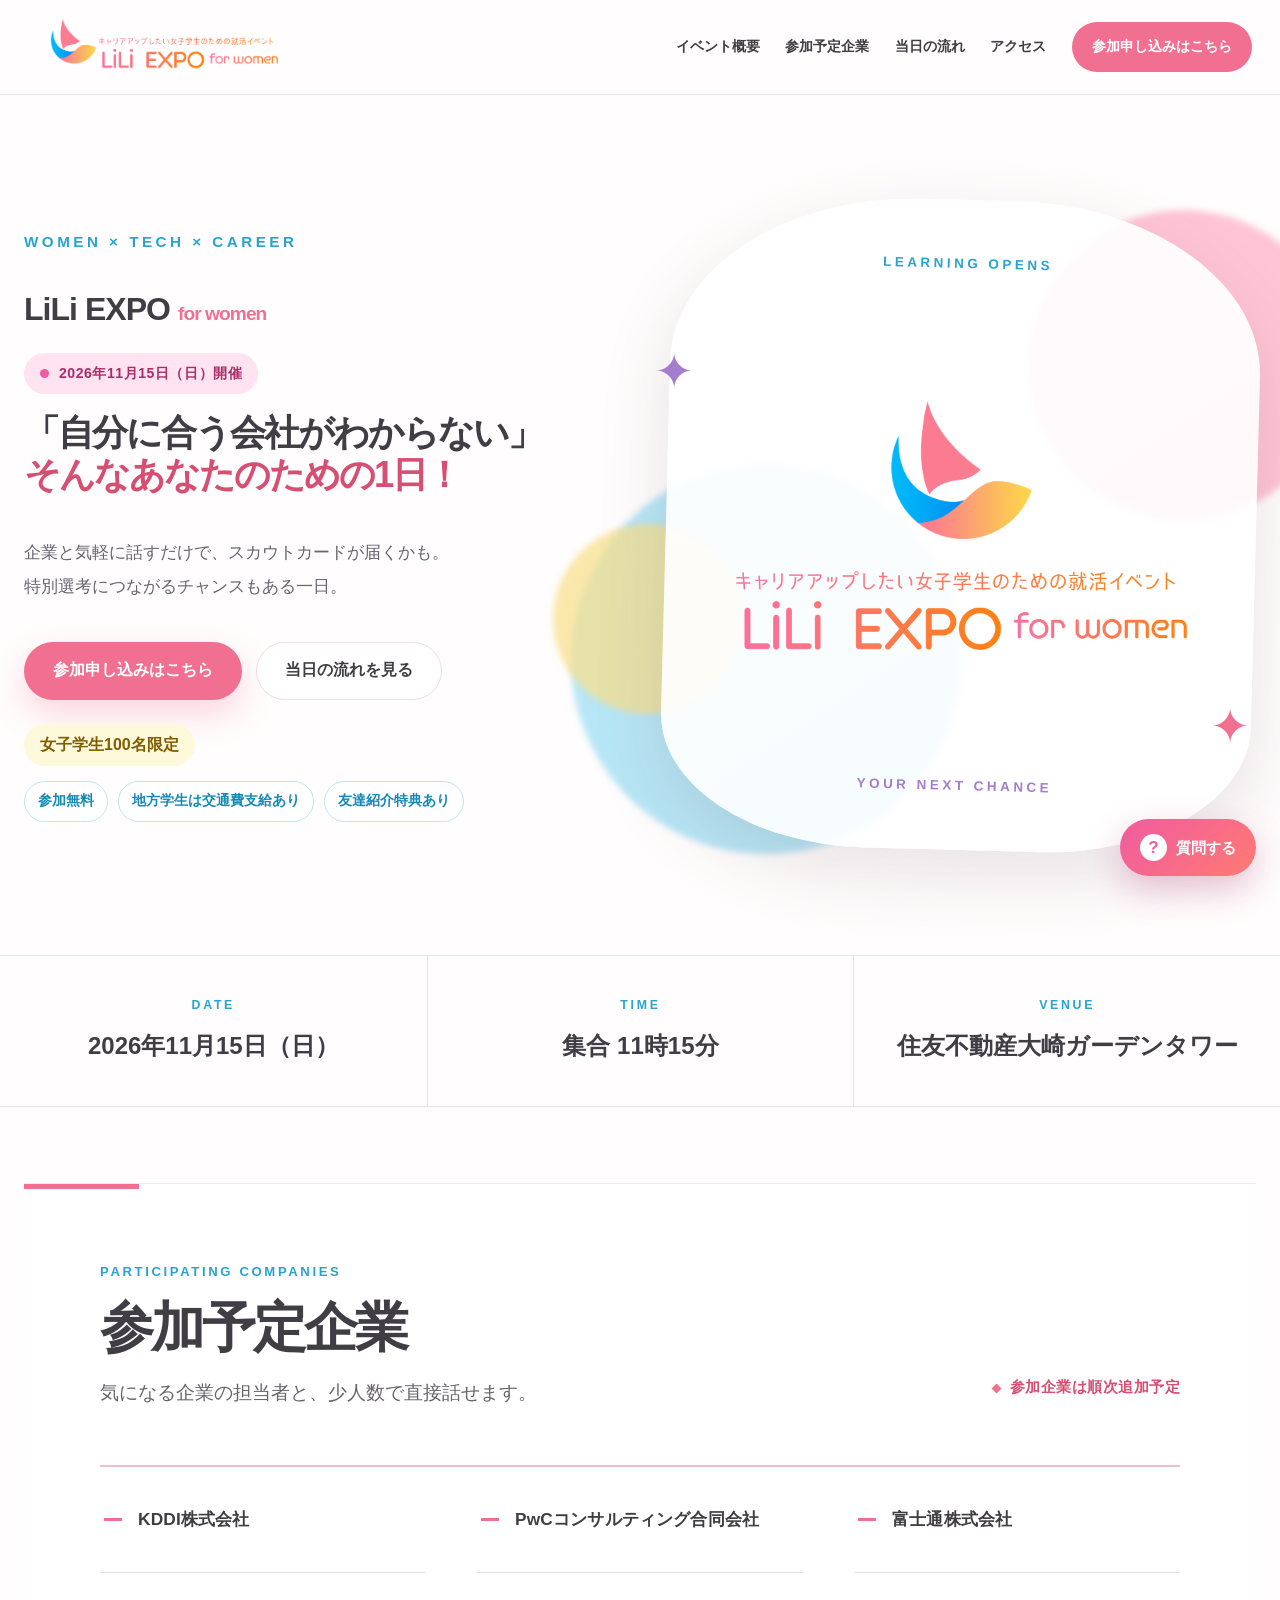
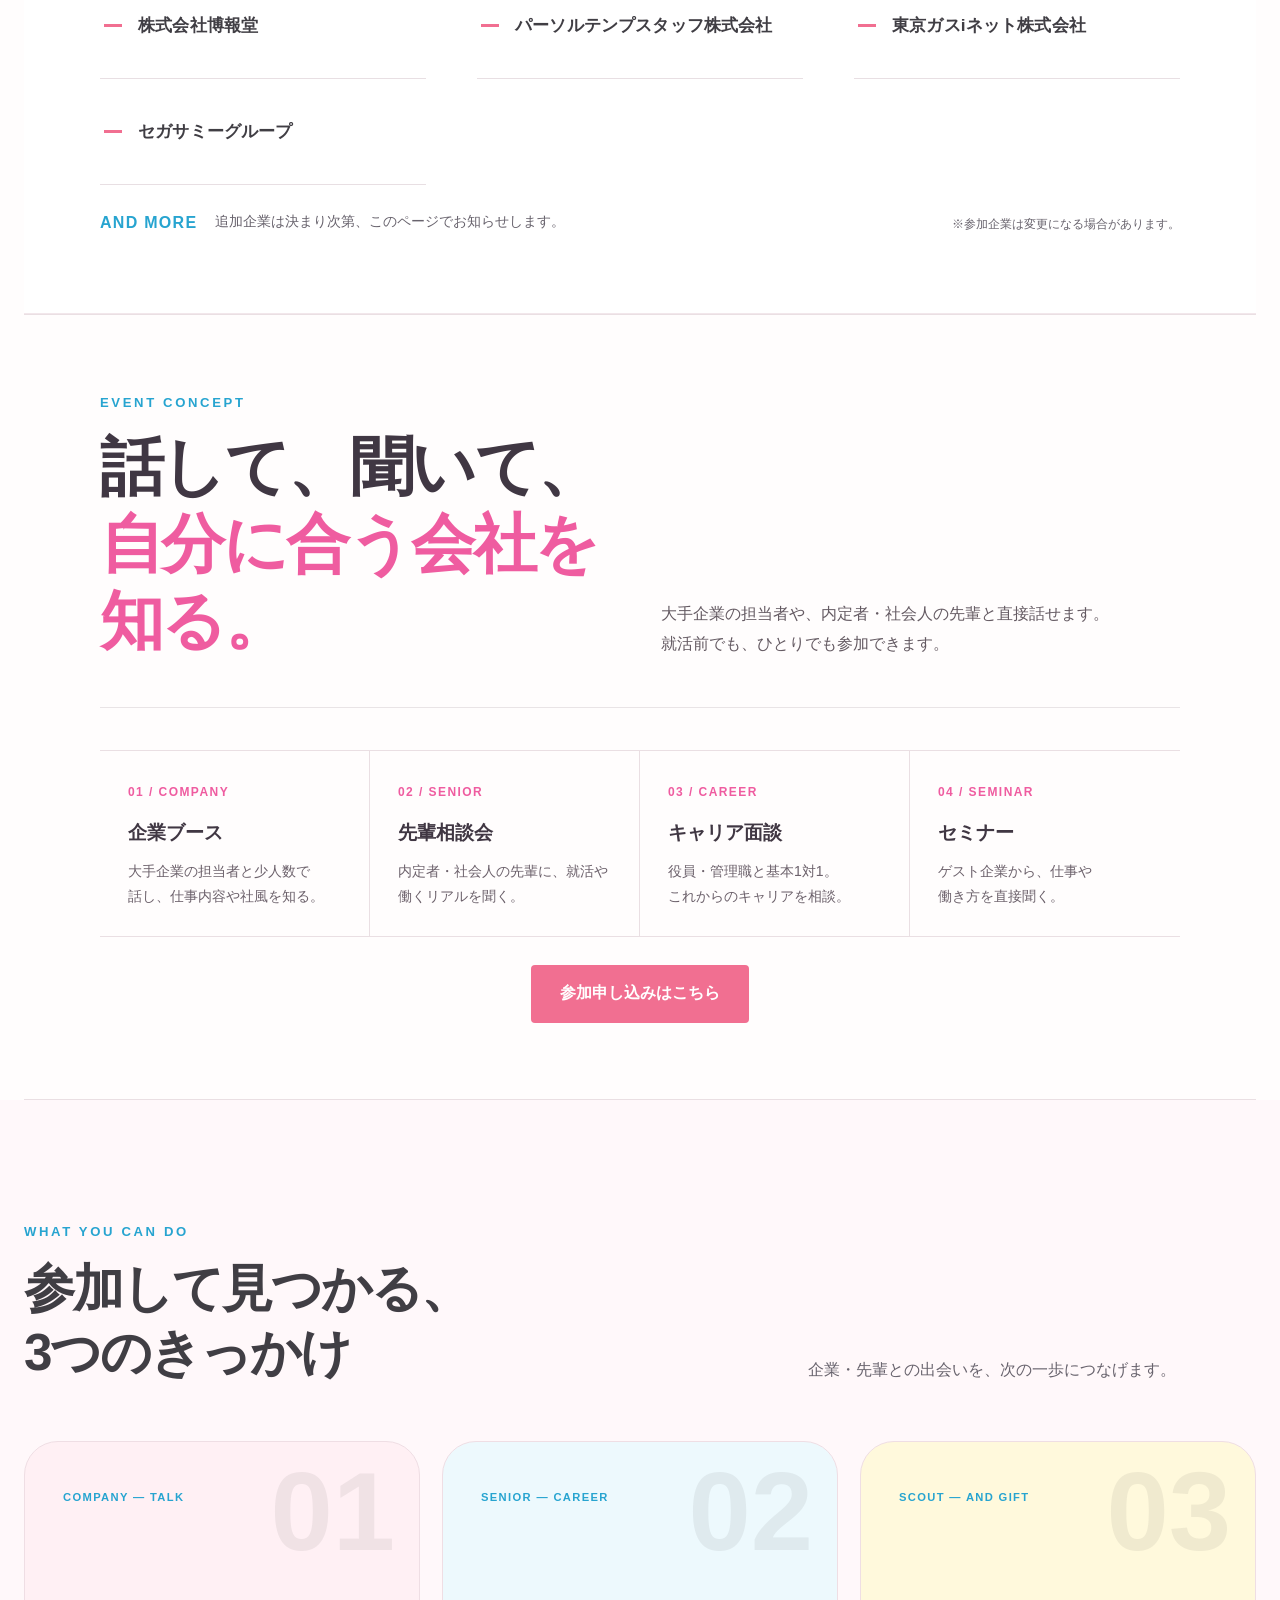
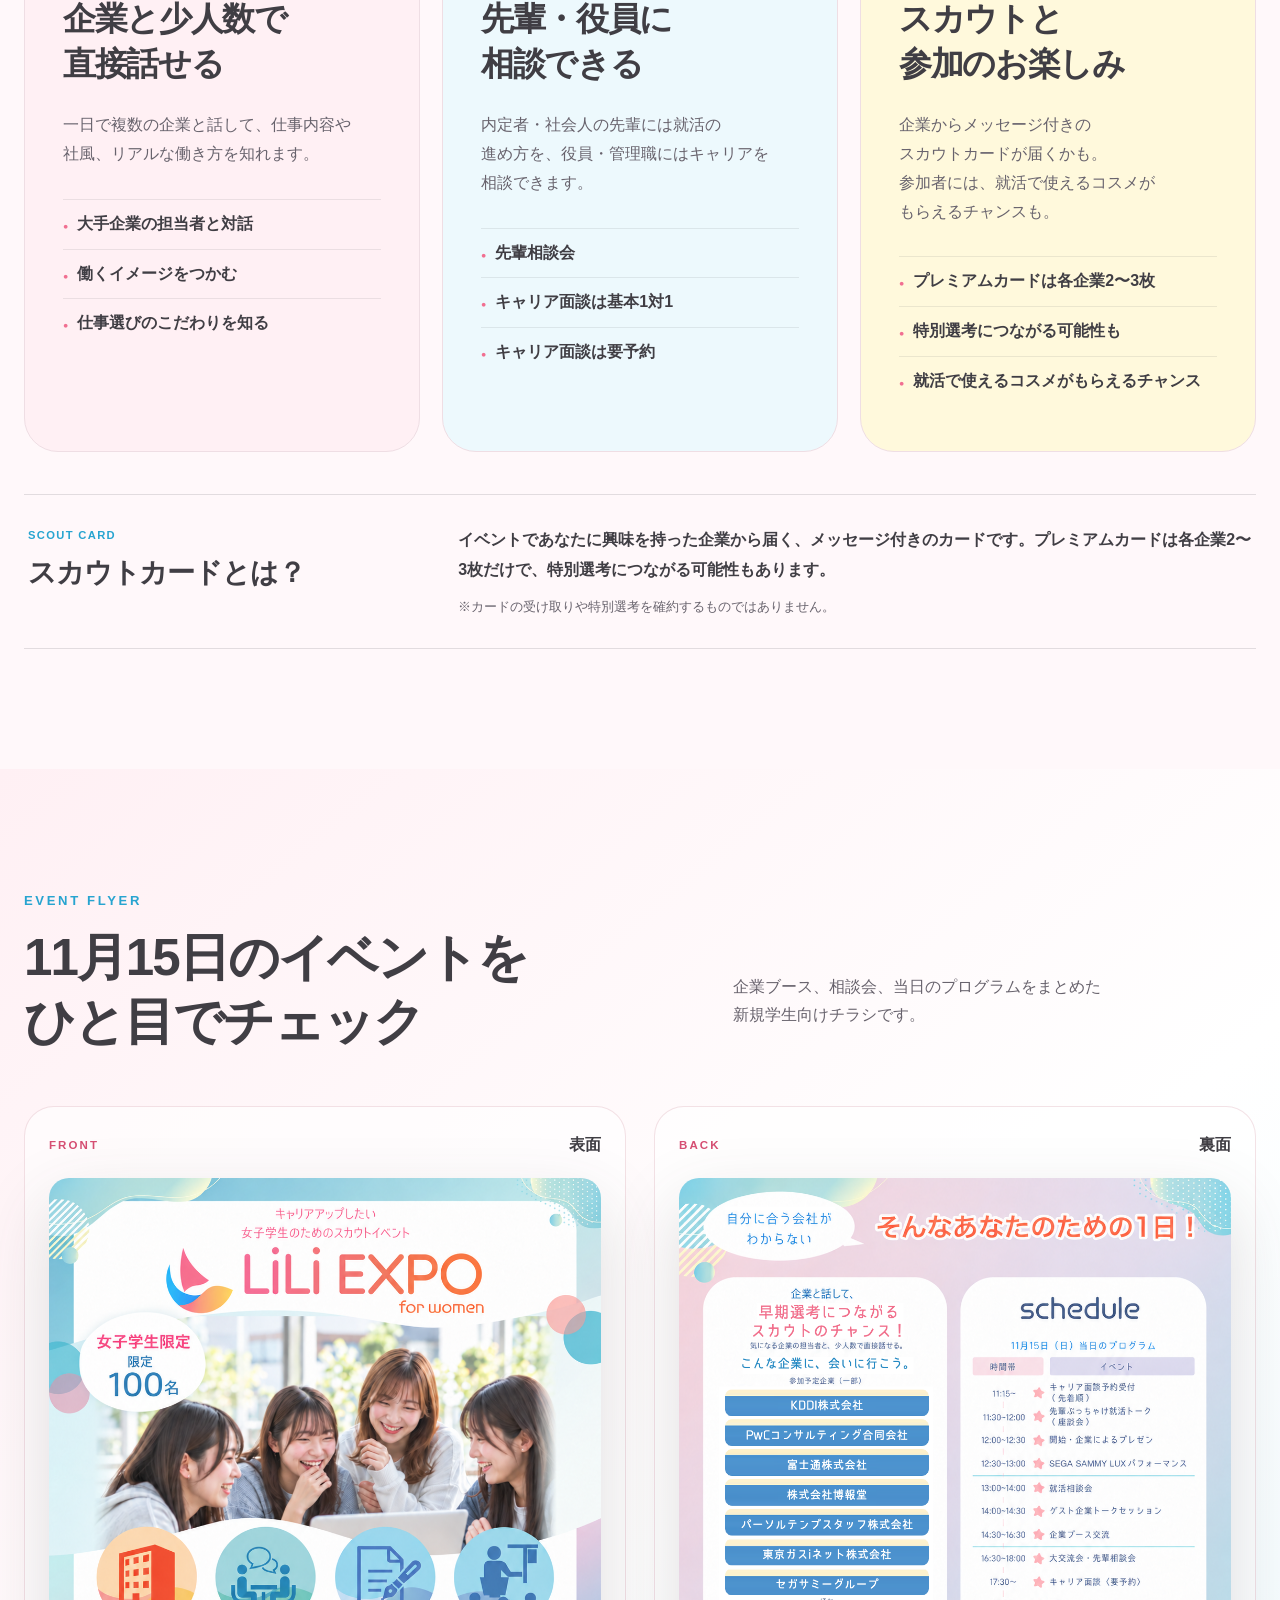
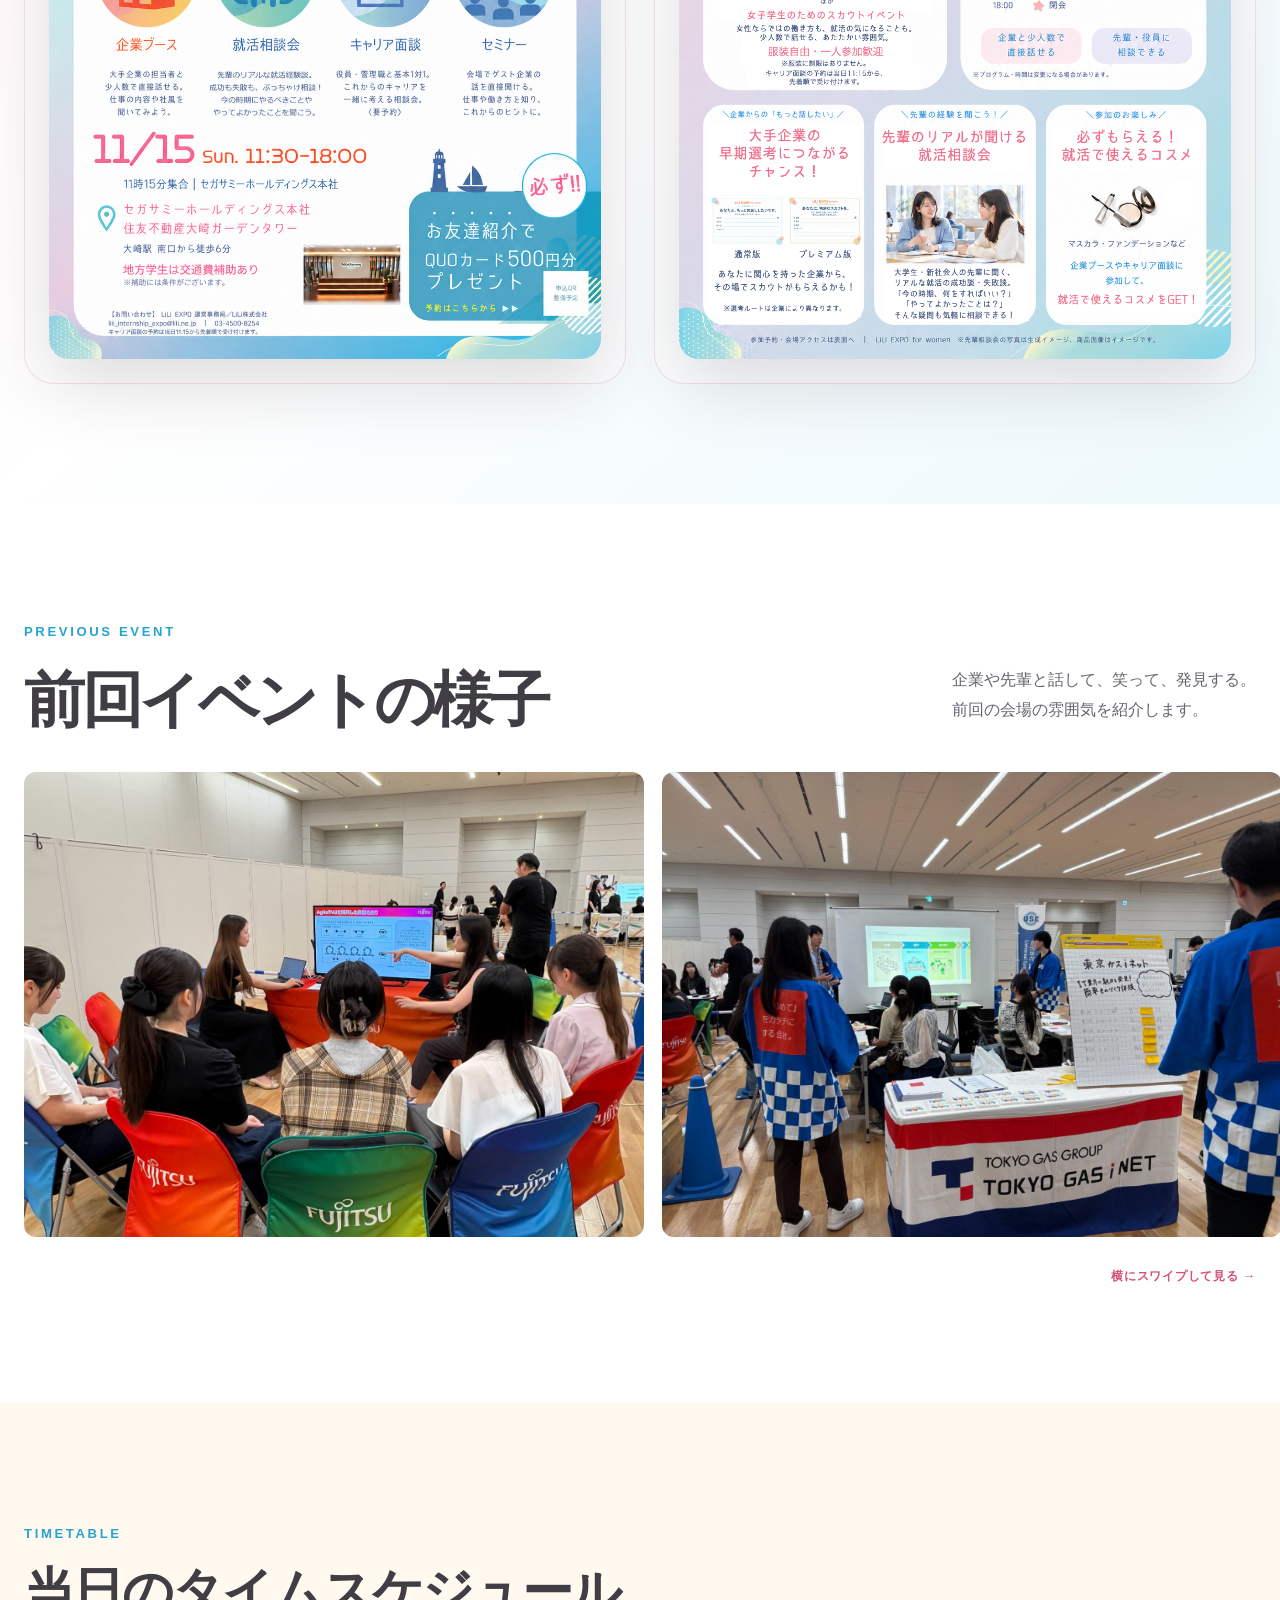
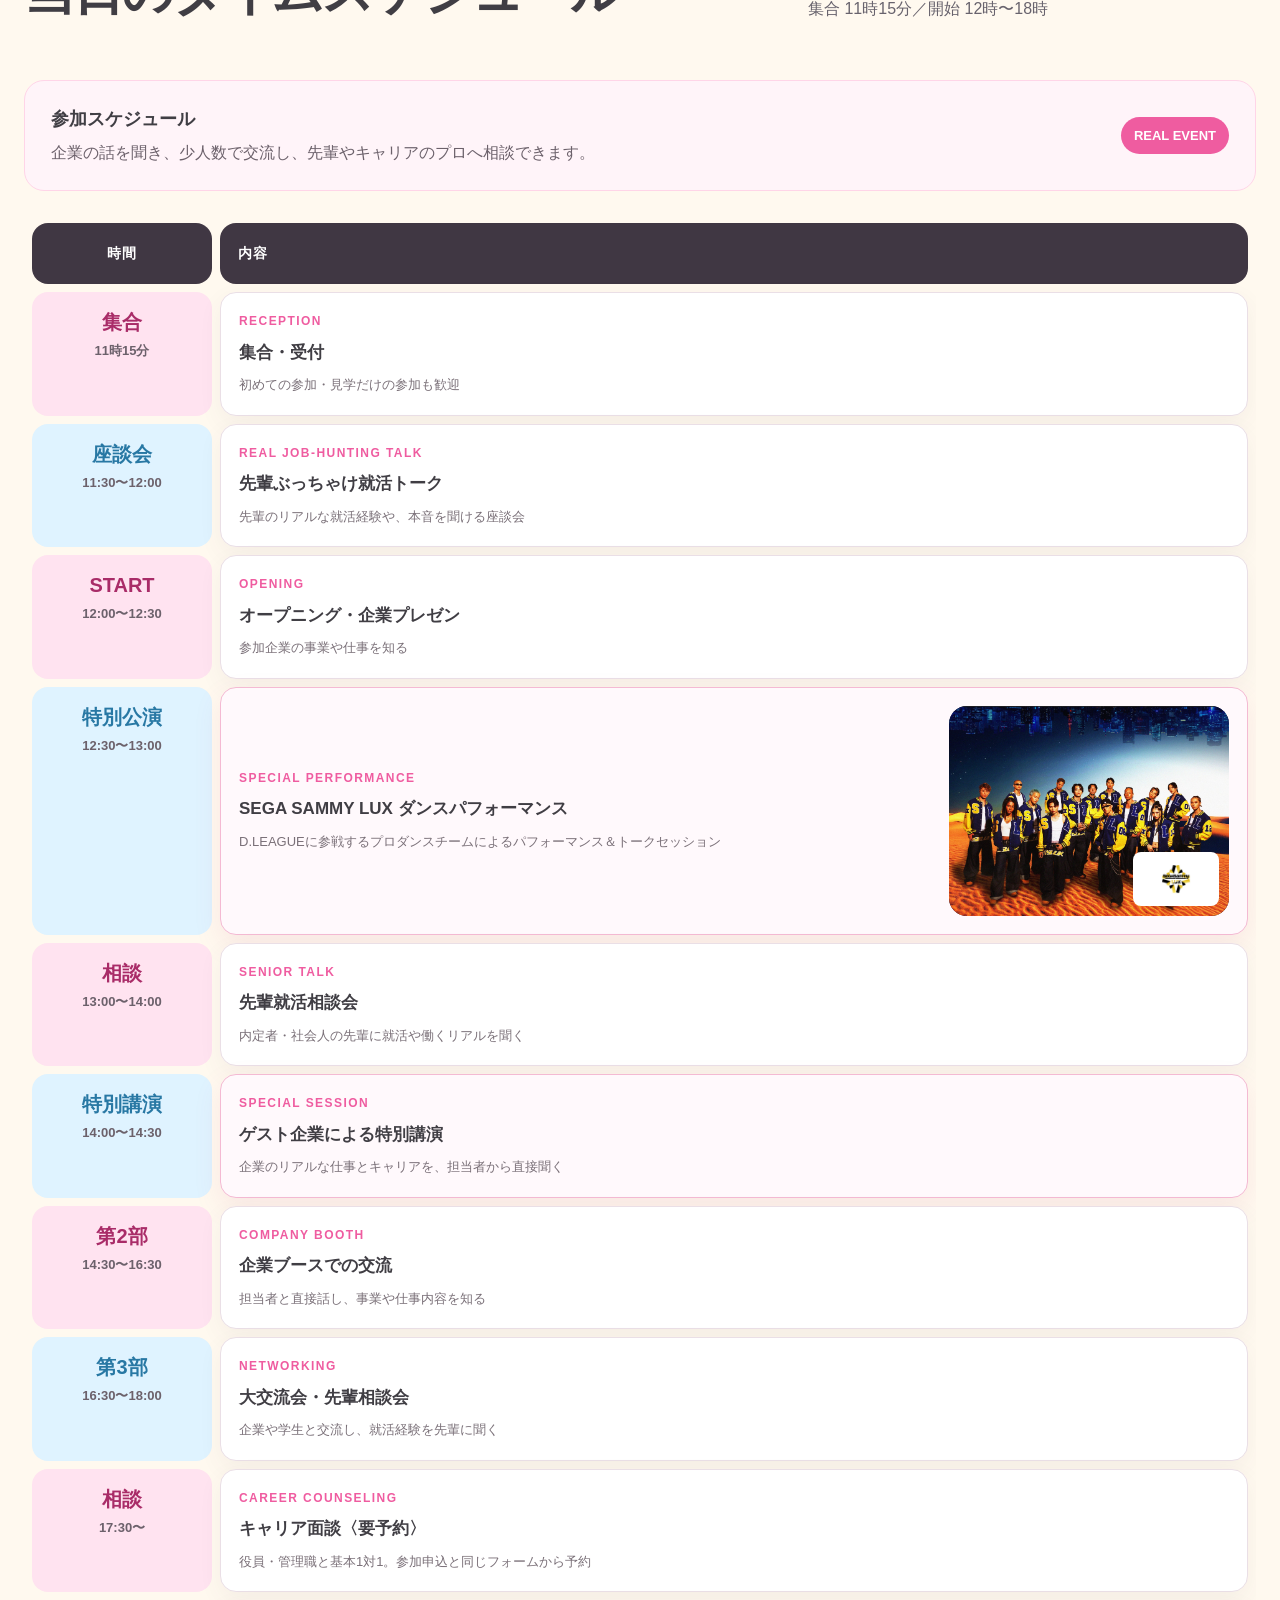
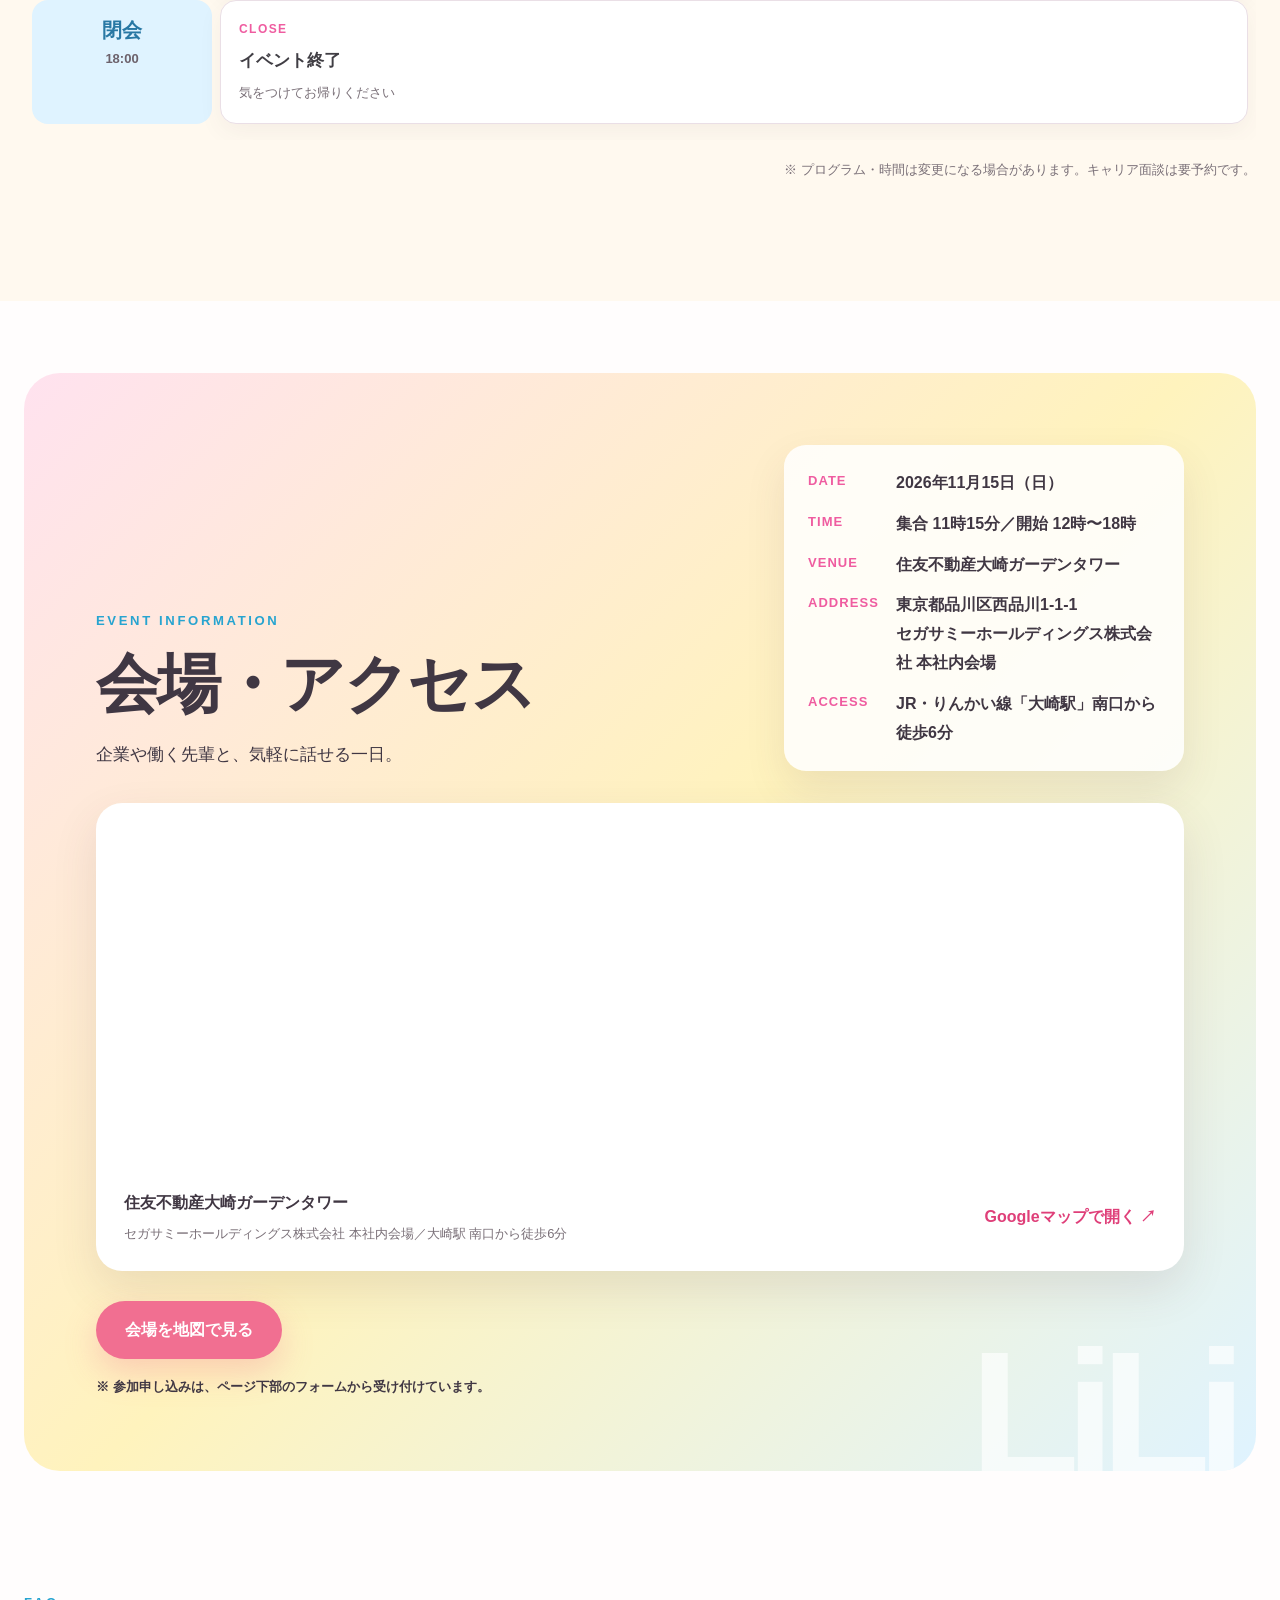
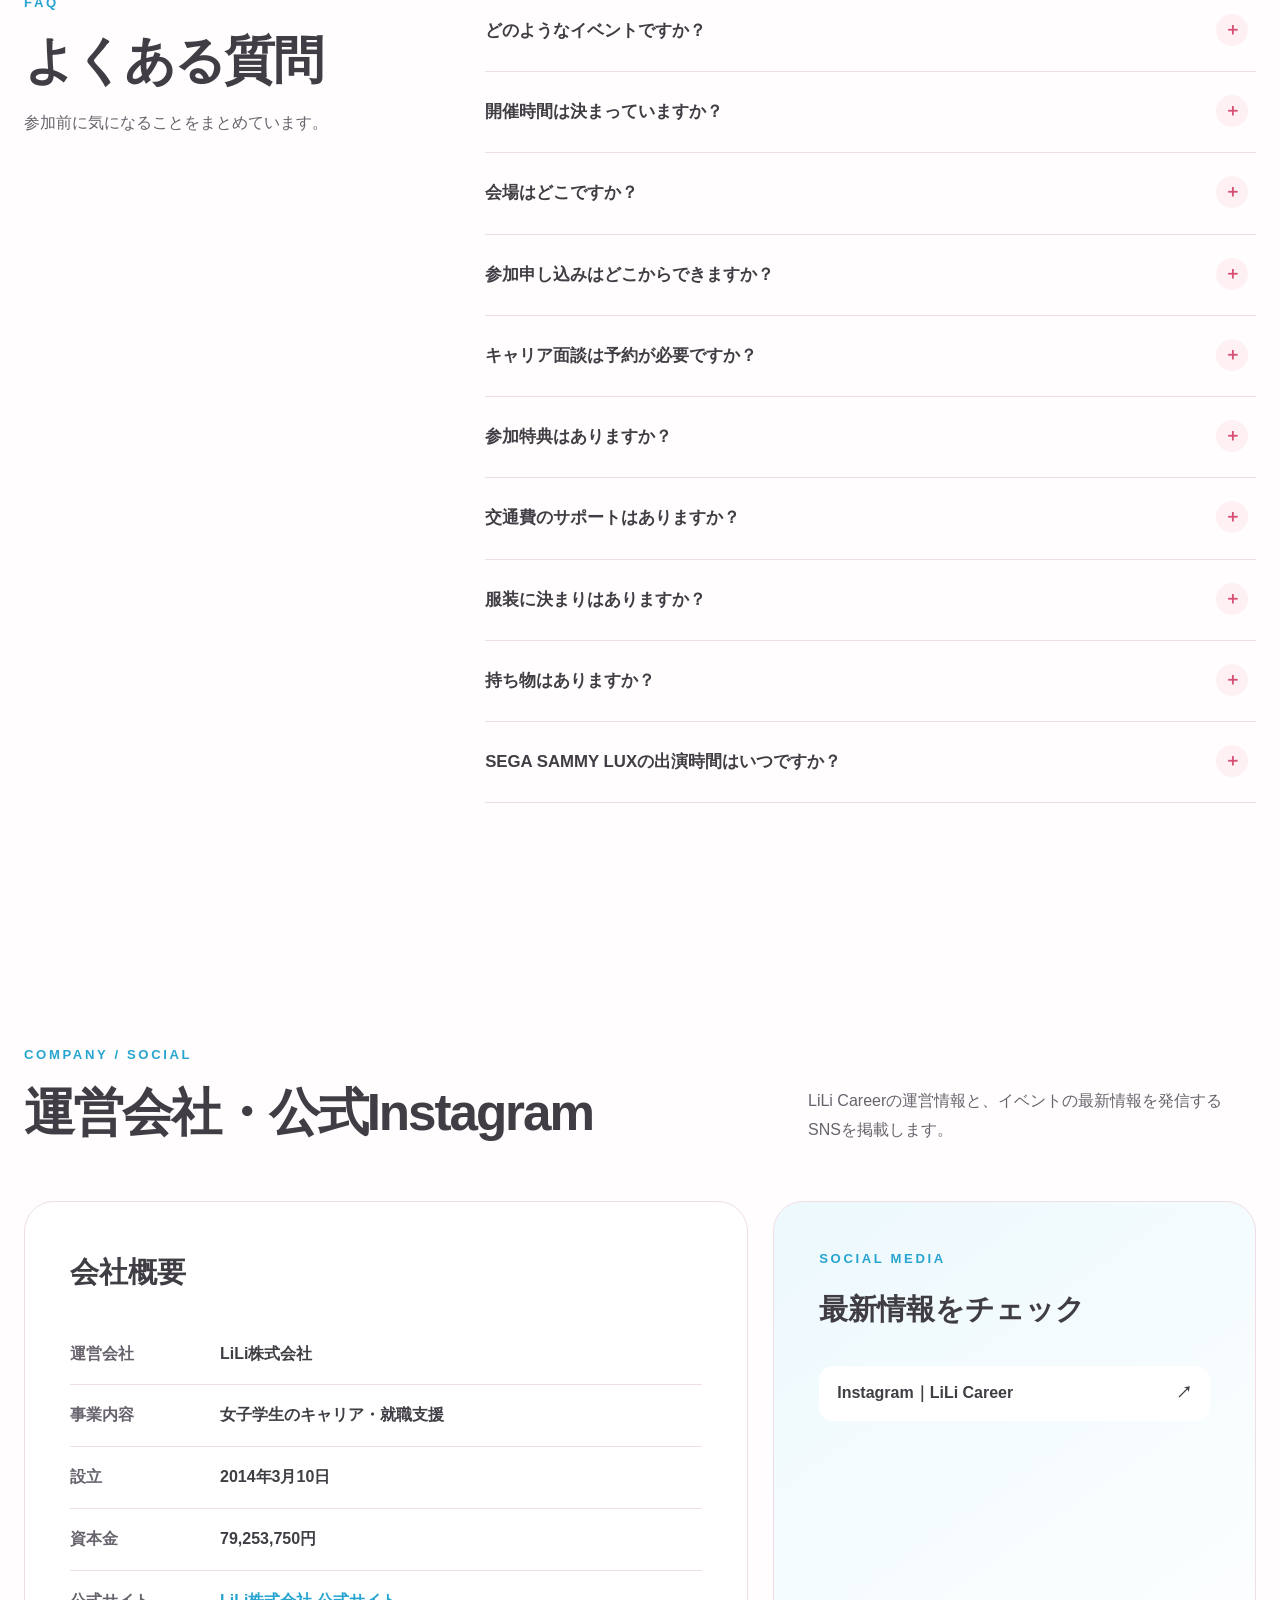
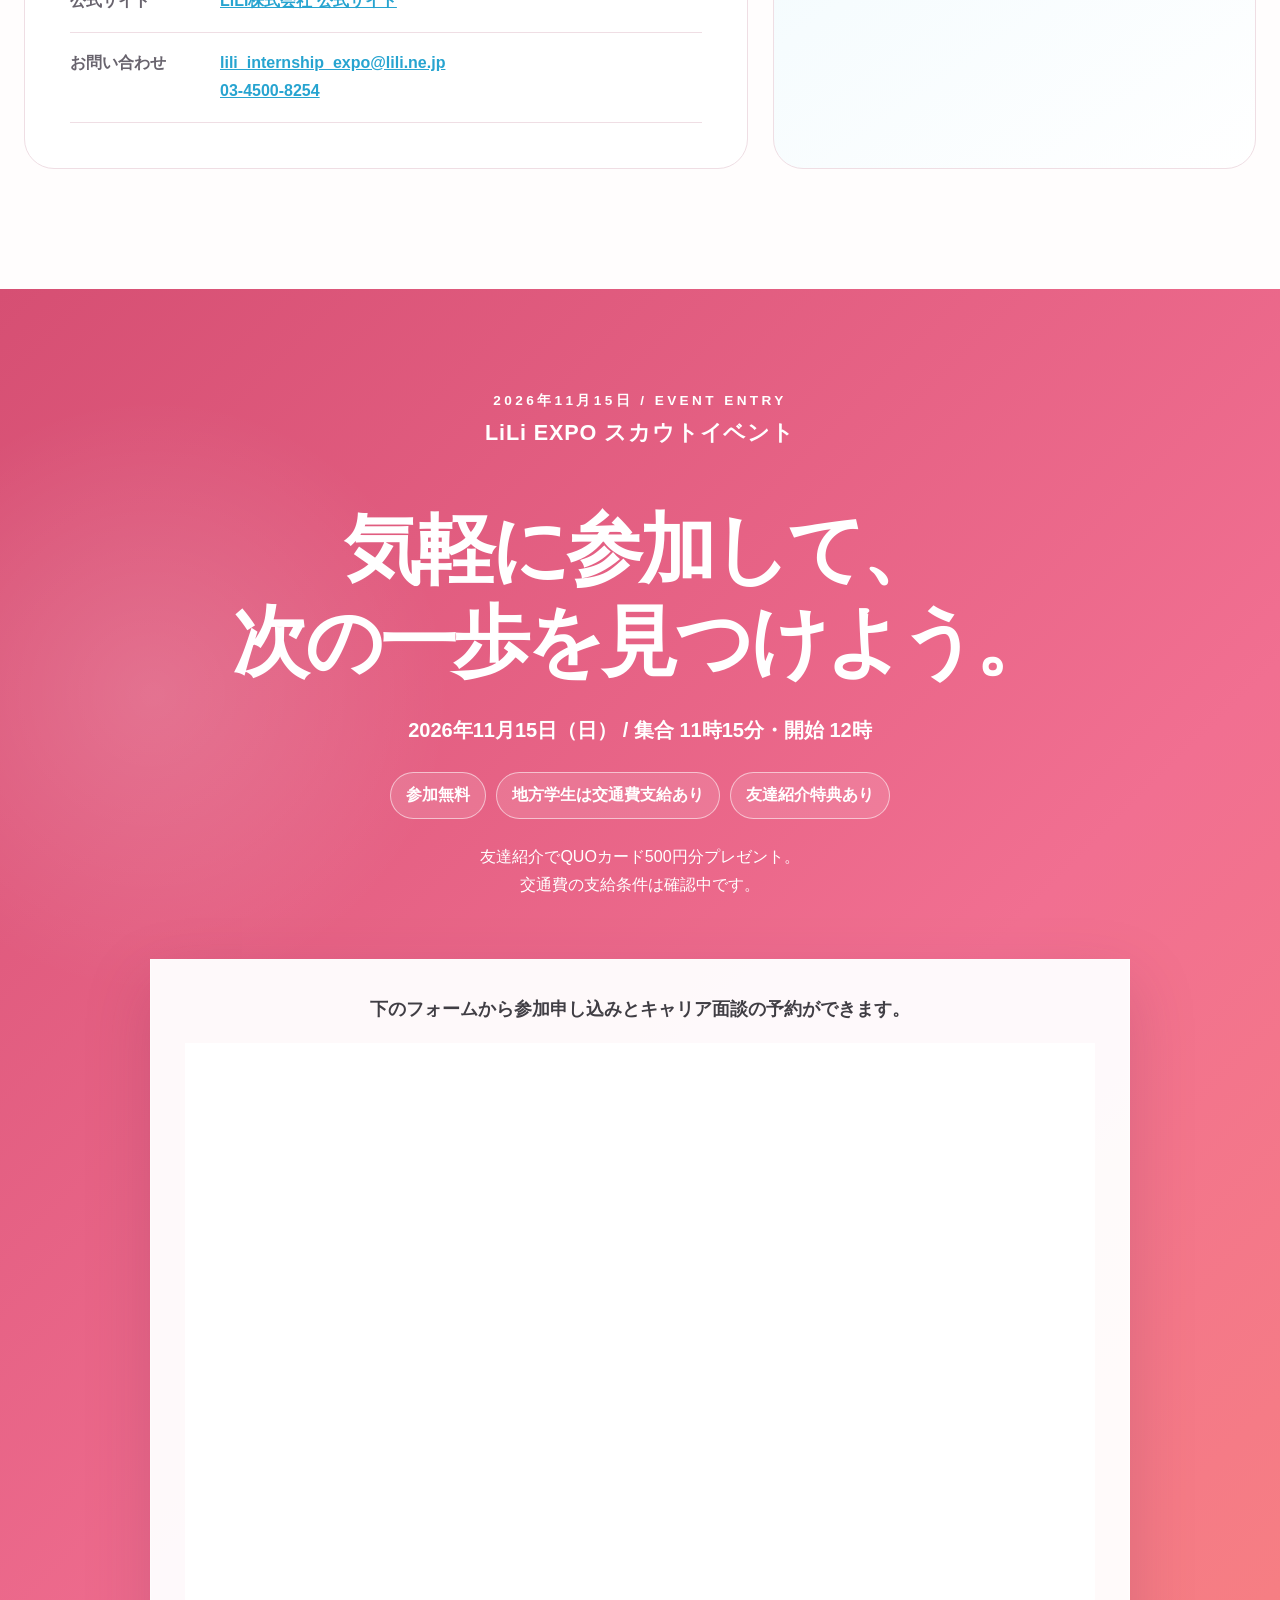
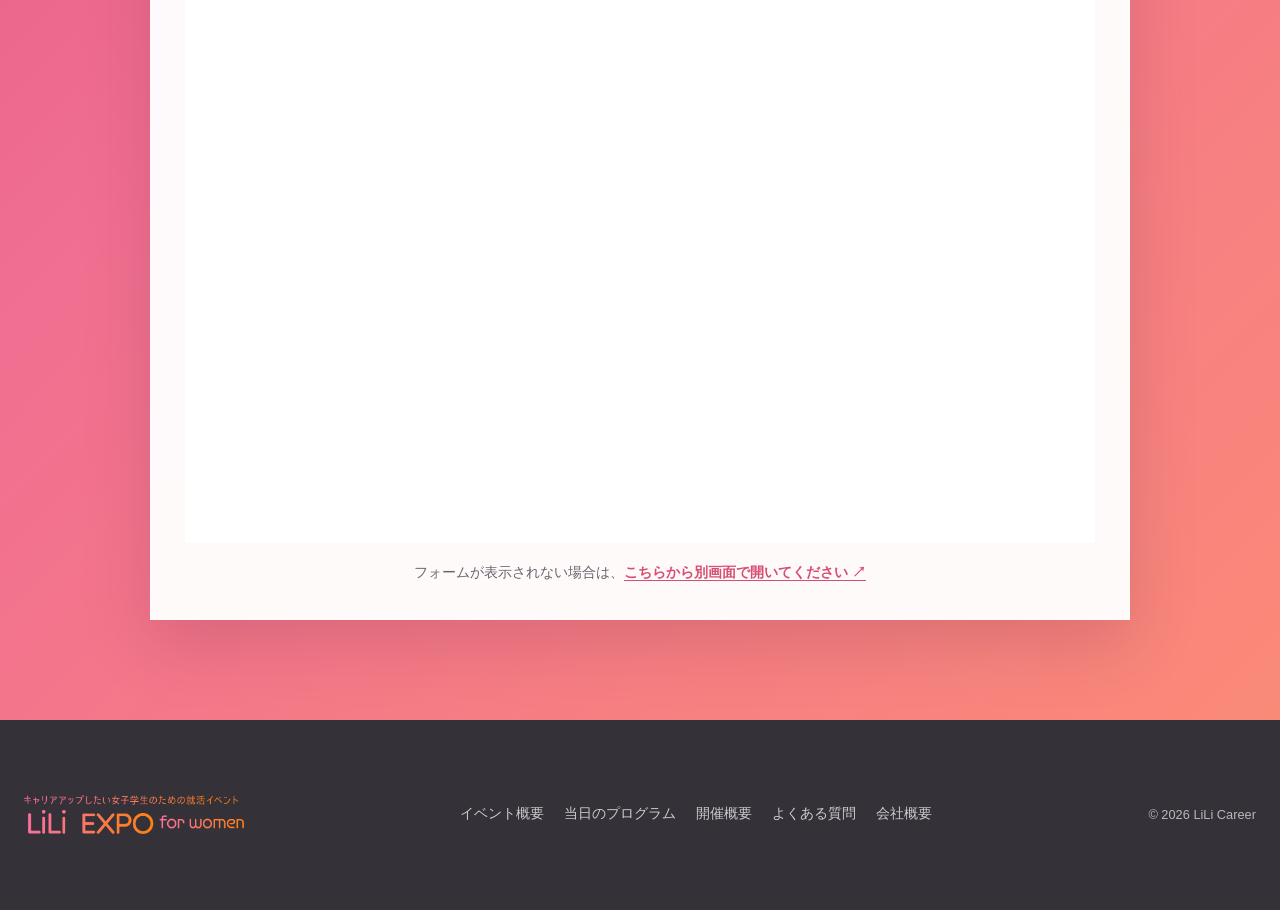
==== commit 5524613a: "Rename senior consultation session" ====
--- a/index.html
+++ b/index.html
@@ -1789,7 +1789,7 @@
             </tr>
             <tr>
               <th scope="row"><span class="period-number">相談</span><time>13:00〜14:00</time></th>
-              <td><span>SENIOR TALK</span><strong>先輩面談</strong><small>内定者・社会人の先輩に就活や働くリアルを聞く</small></td>
+              <td><span>SENIOR TALK</span><strong>先輩就活相談会</strong><small>内定者・社会人の先輩に就活や働くリアルを聞く</small></td>
             </tr>
             <tr class="special-program-row">
               <th scope="row"><span class="period-number">特別講演</span><time>14:00〜14:30</time></th>
@@ -2380,7 +2380,7 @@
         },
         schedule: {
           label: "当日のプログラム",
-          answer: "先輩ぶっちゃけ就活トーク、企業プレゼン、SEGA SAMMY LUXの特別公演、先輩面談、ゲスト企業による特別講演、企業ブース、大交流会・先輩相談会、予約制のキャリア面談を予定しています。"
+          answer: "先輩ぶっちゃけ就活トーク、企業プレゼン、SEGA SAMMY LUXの特別公演、先輩就活相談会、ゲスト企業による特別講演、企業ブース、大交流会・先輩相談会、予約制のキャリア面談を予定しています。"
         },
         scout: {
           label: "スカウトカードについて",
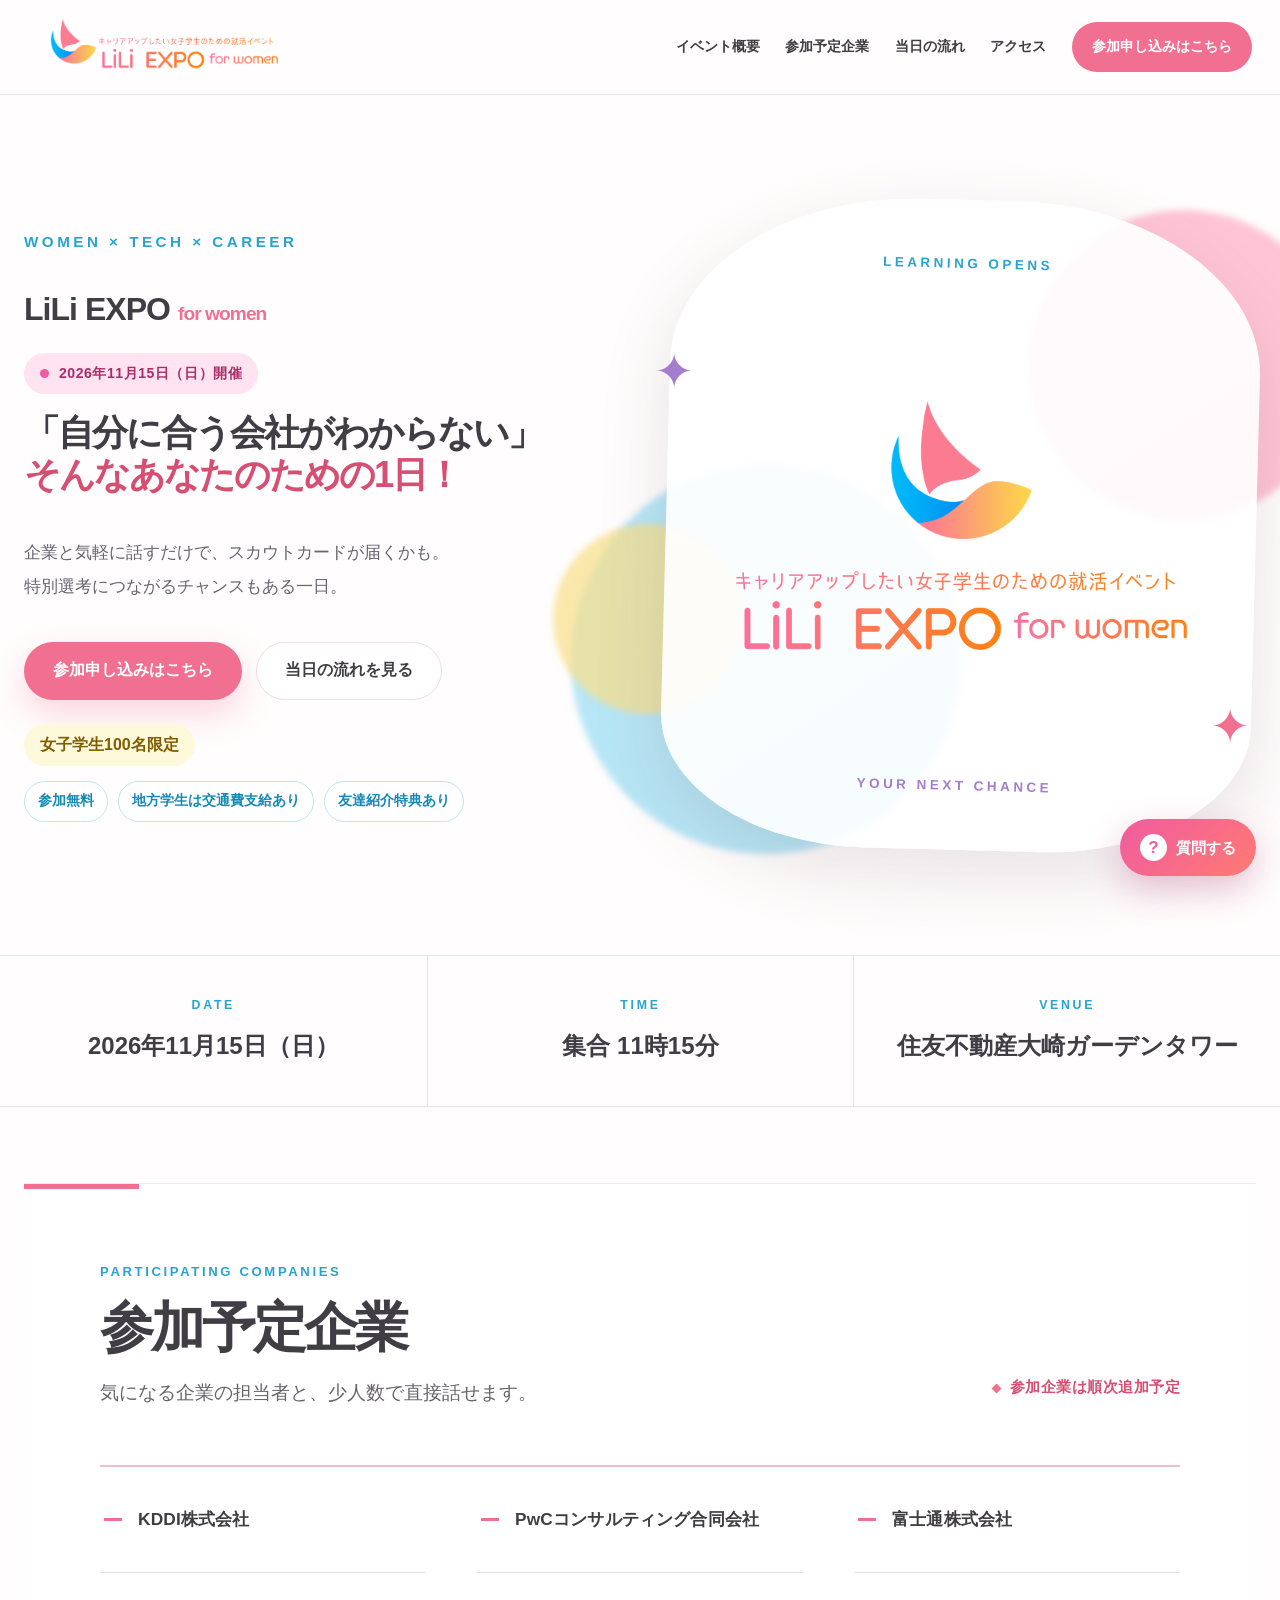
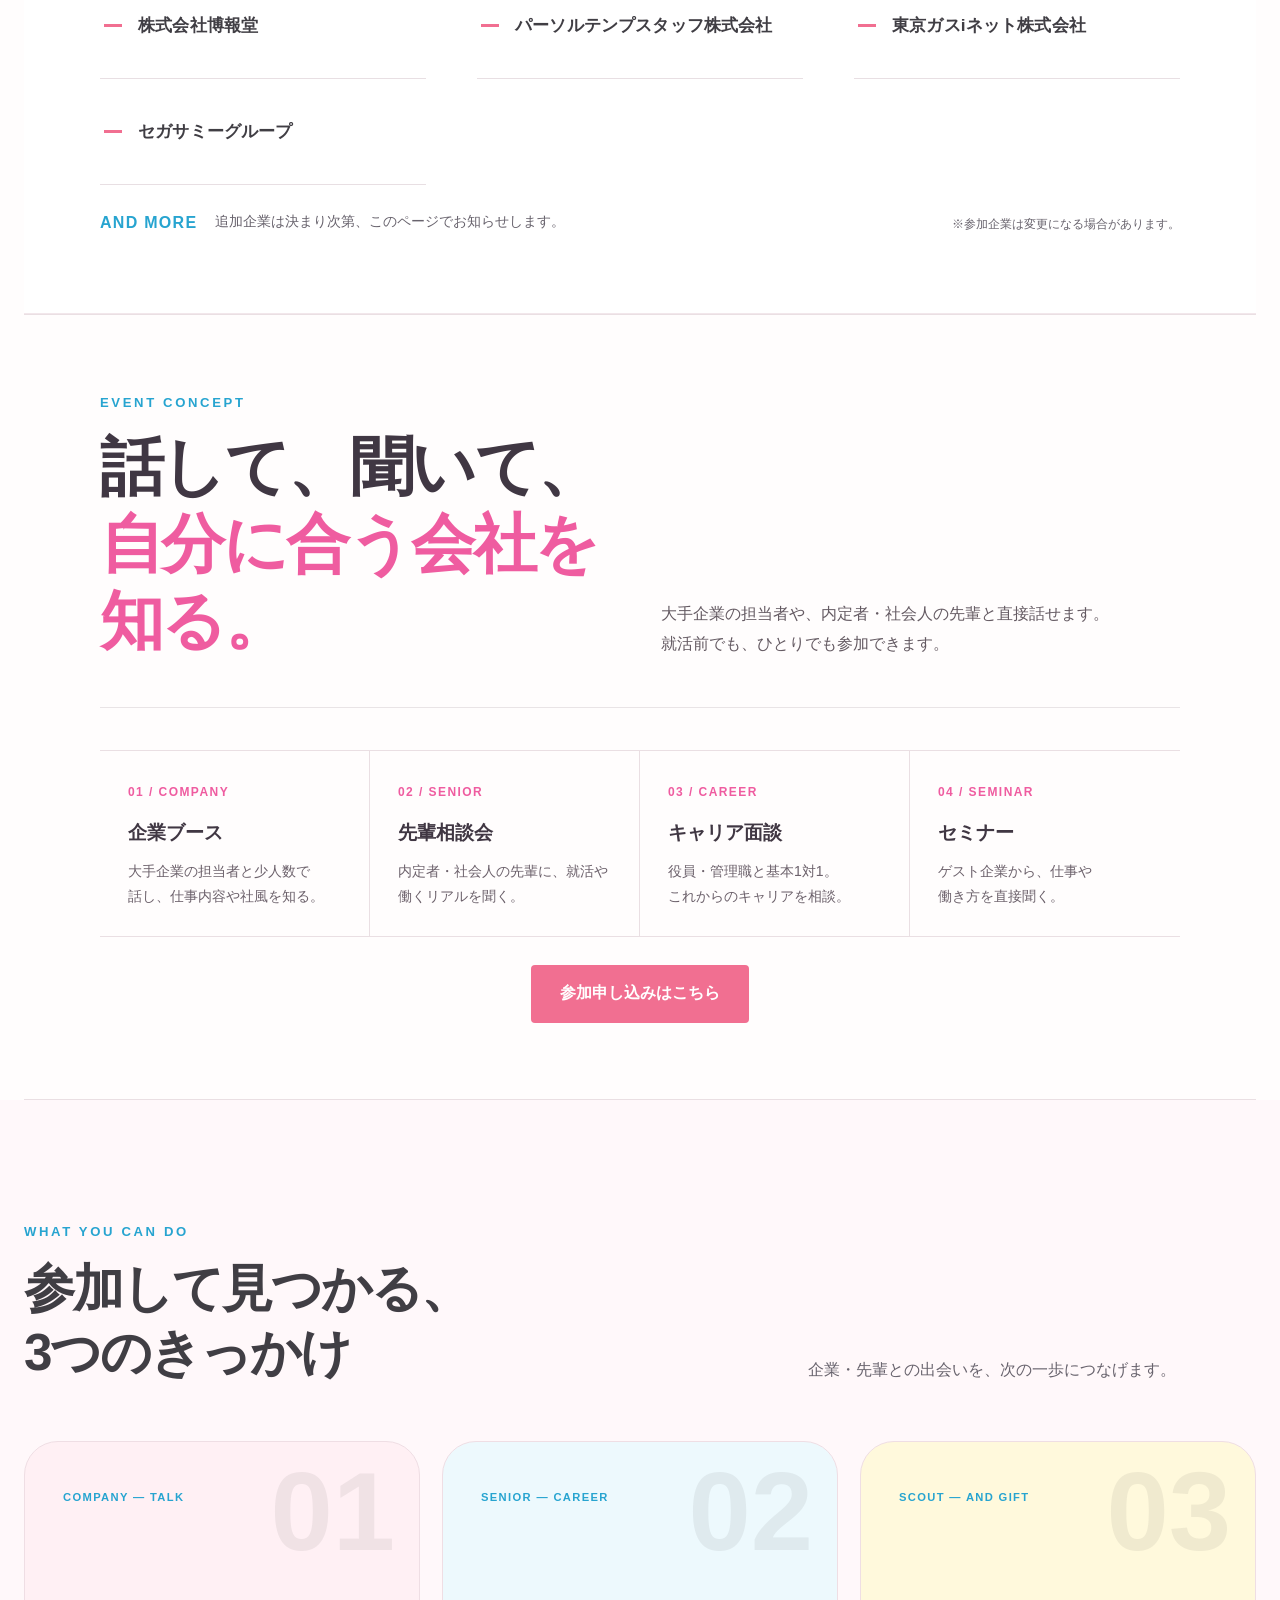
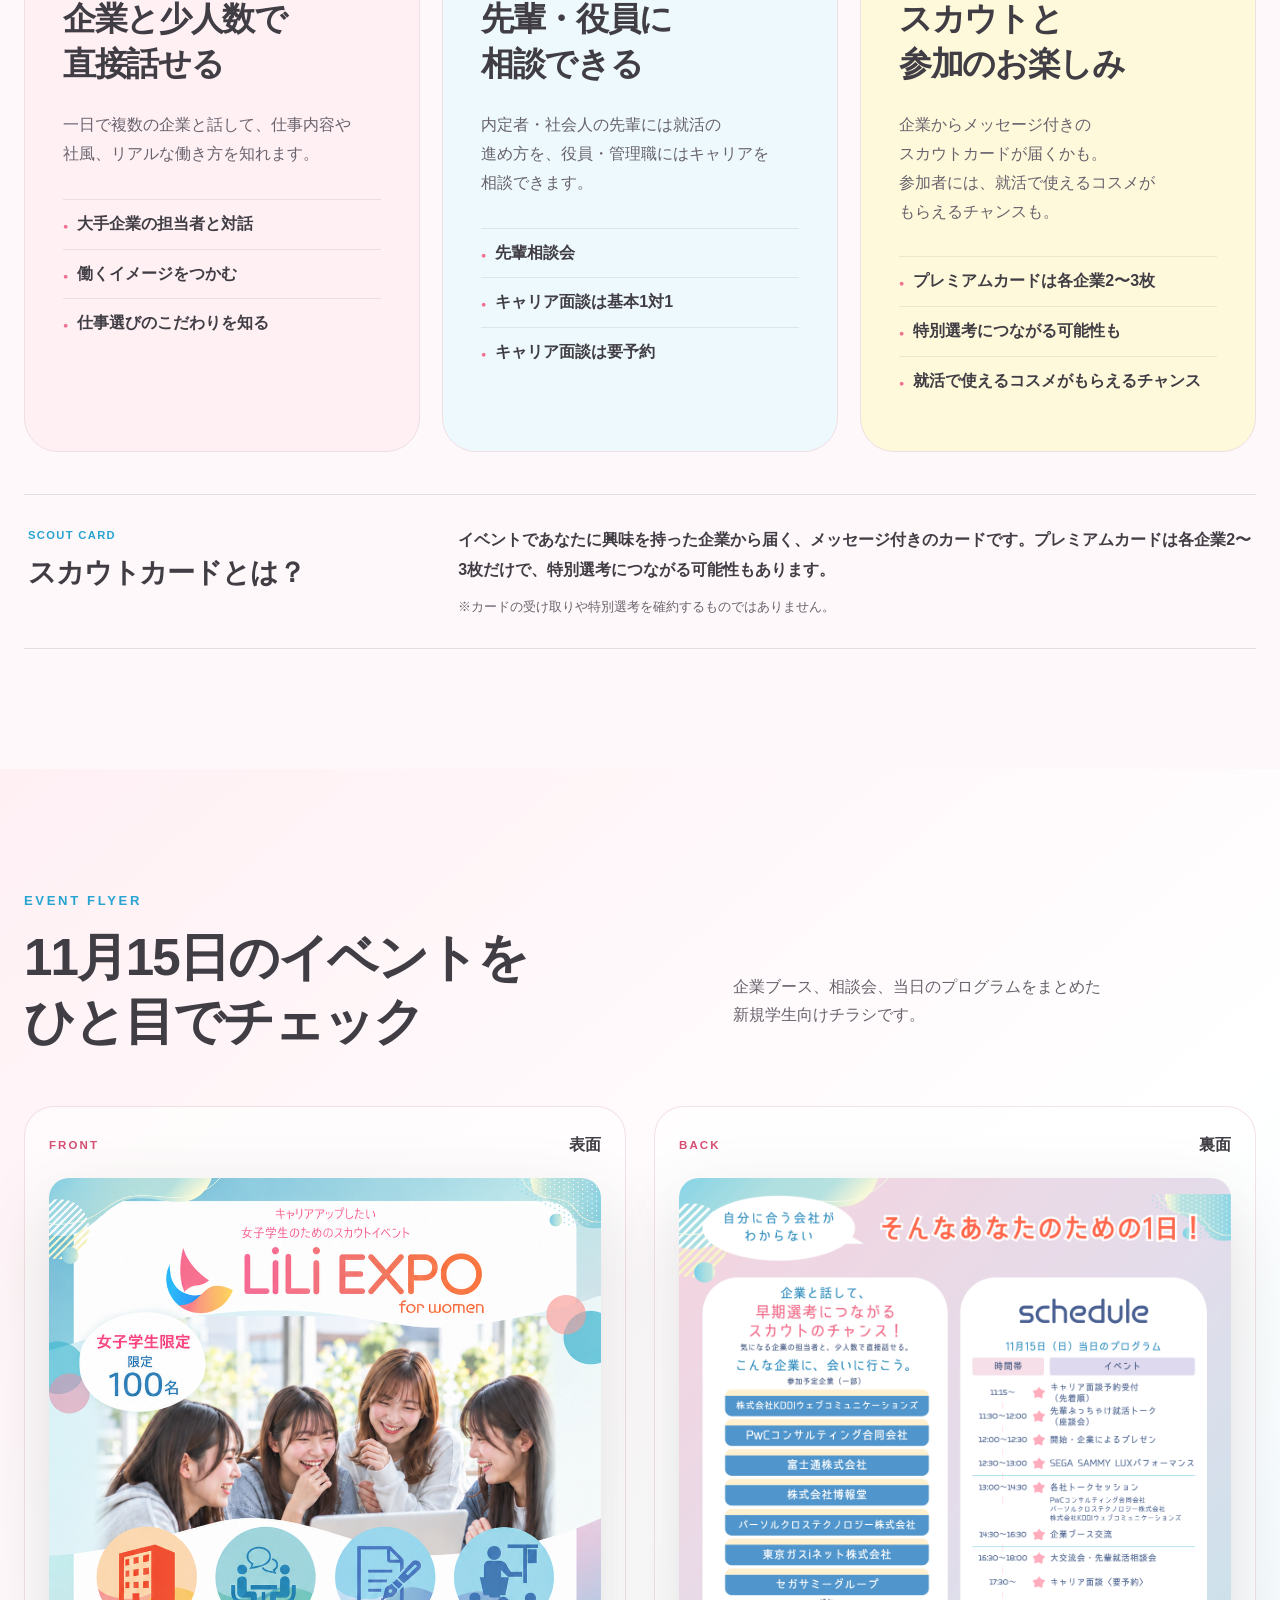
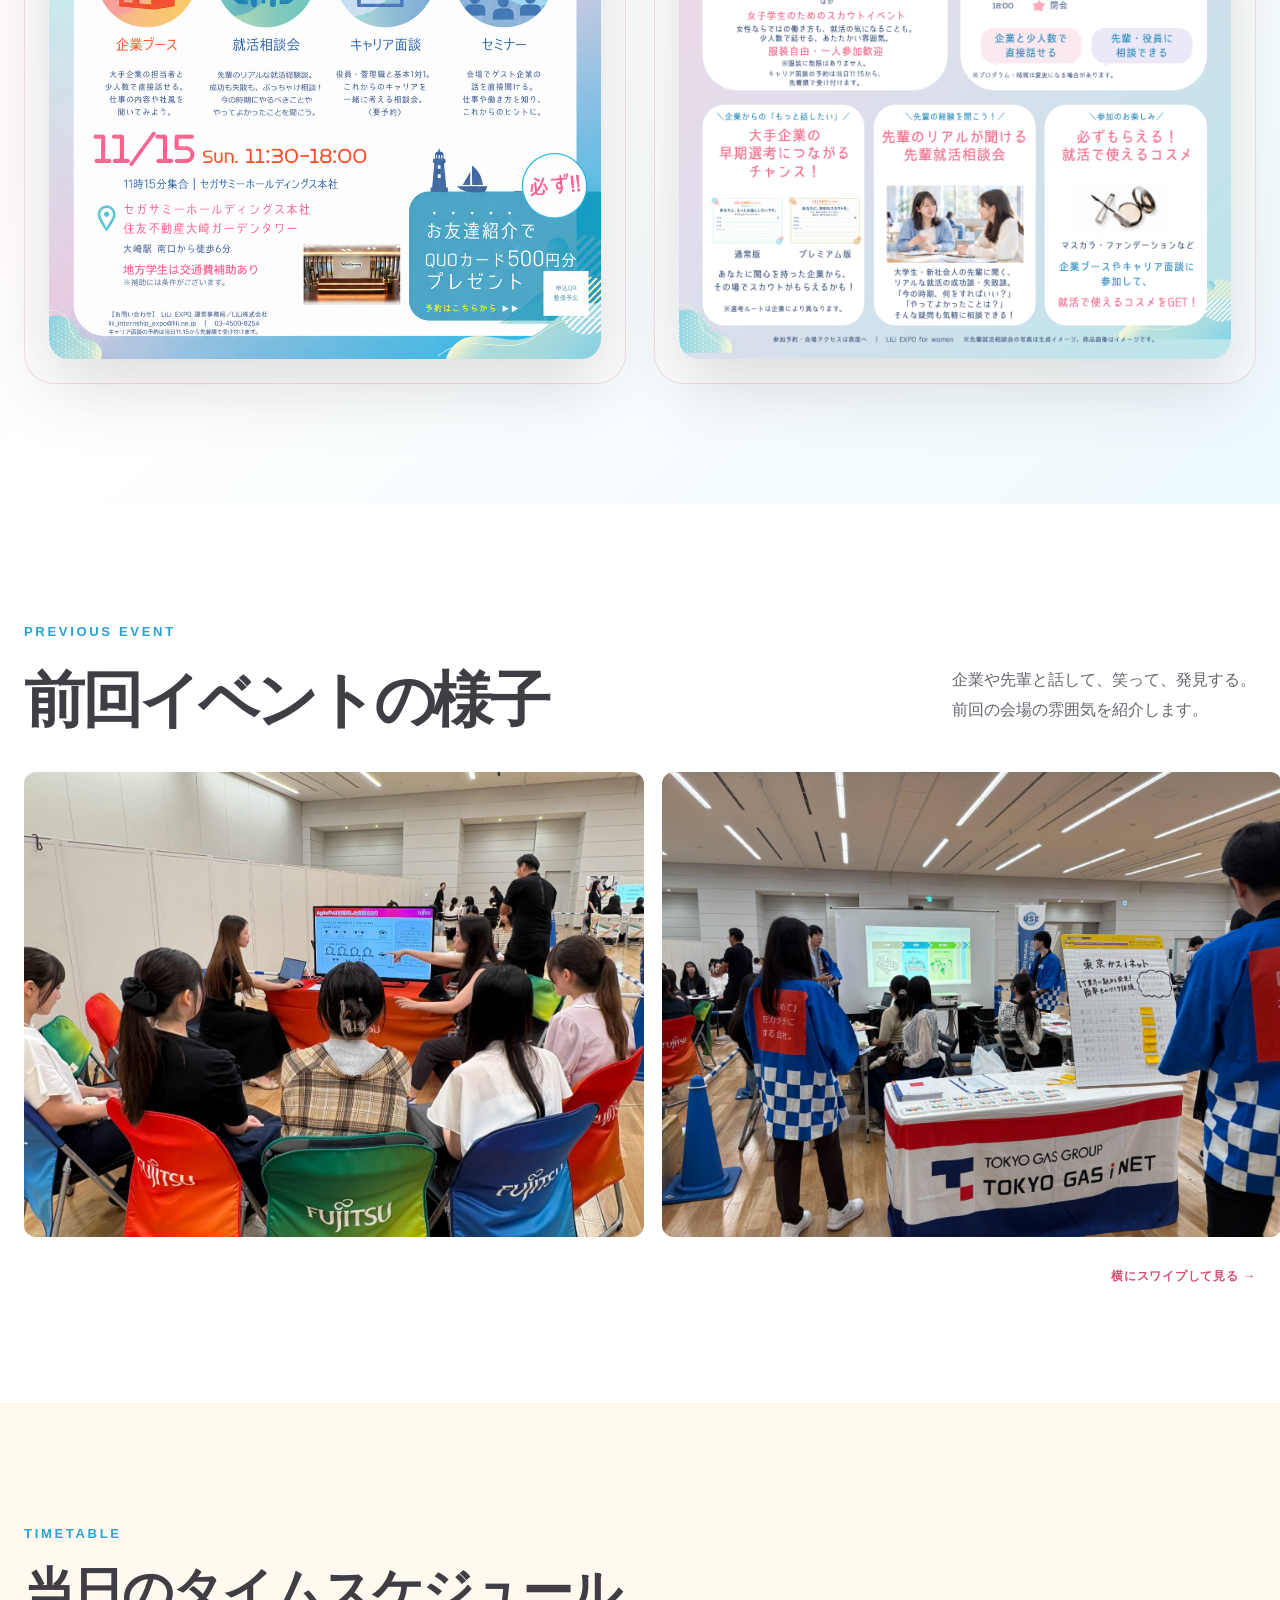
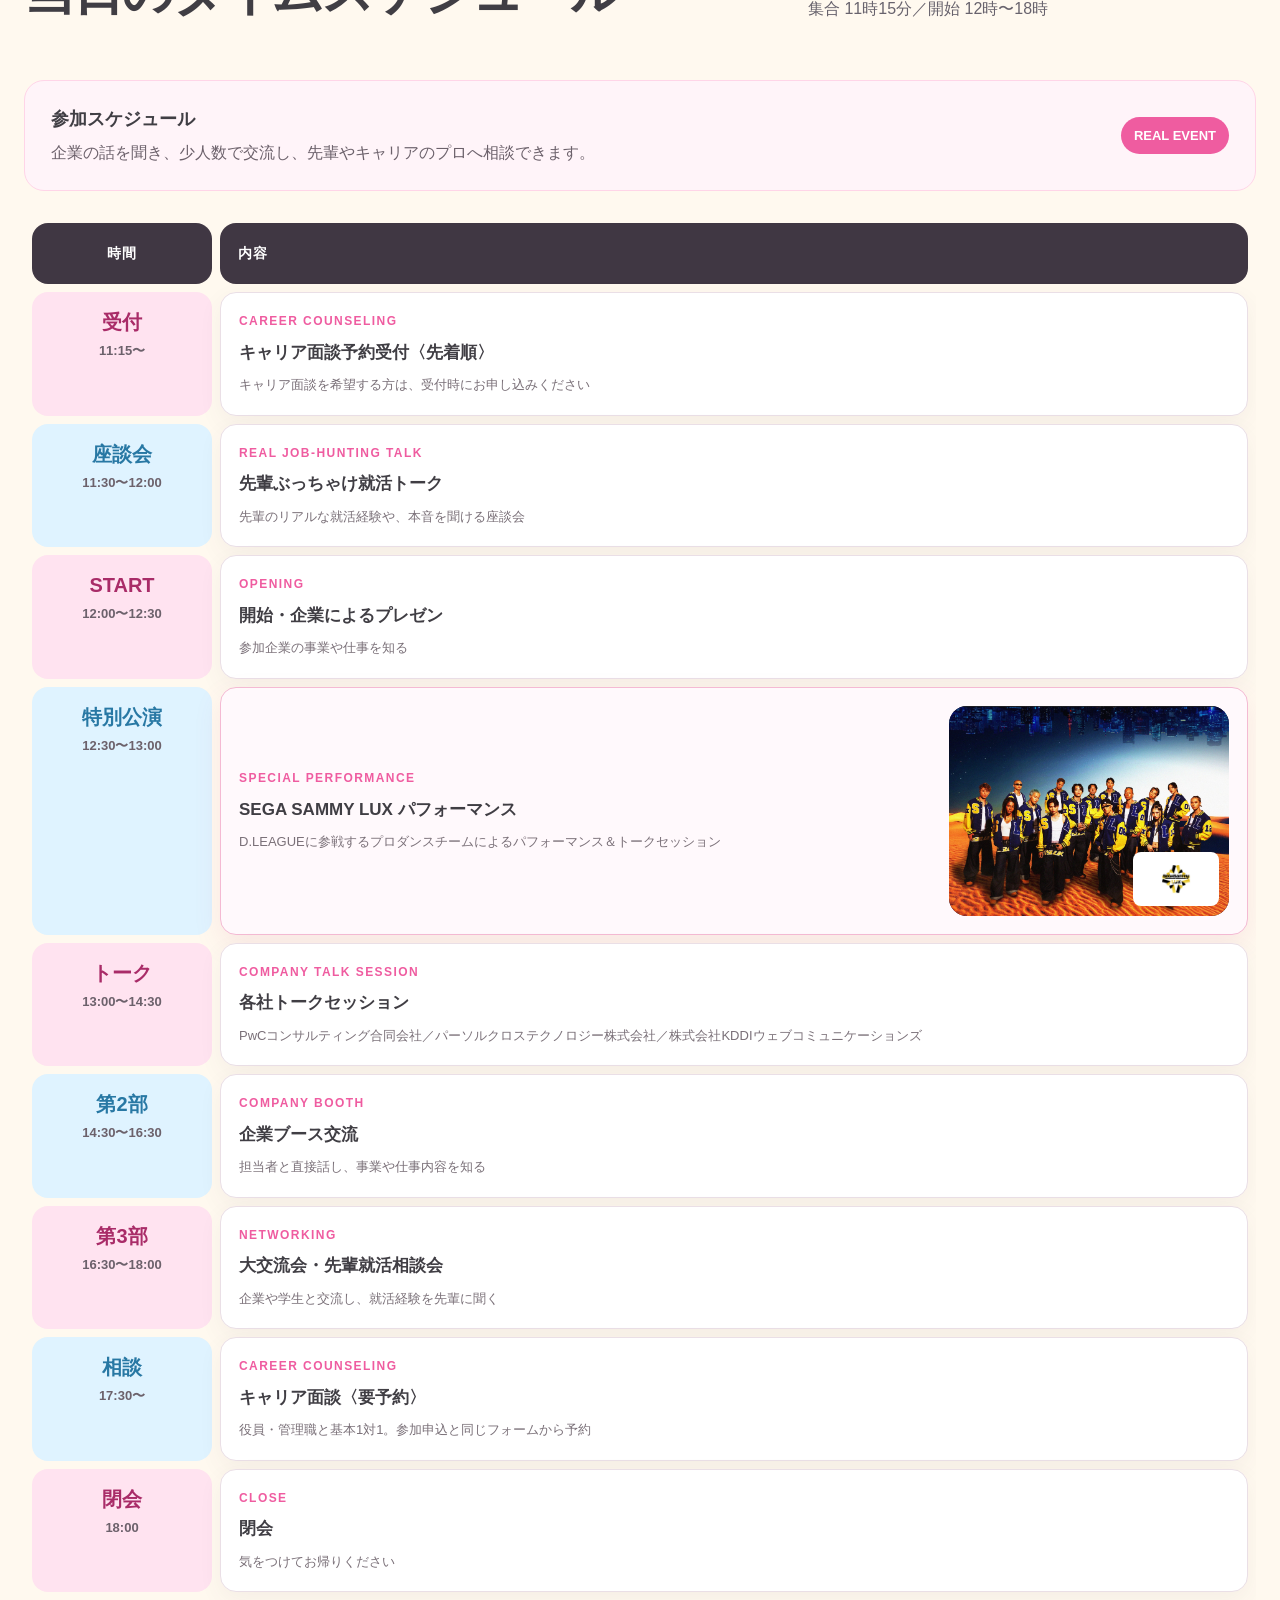
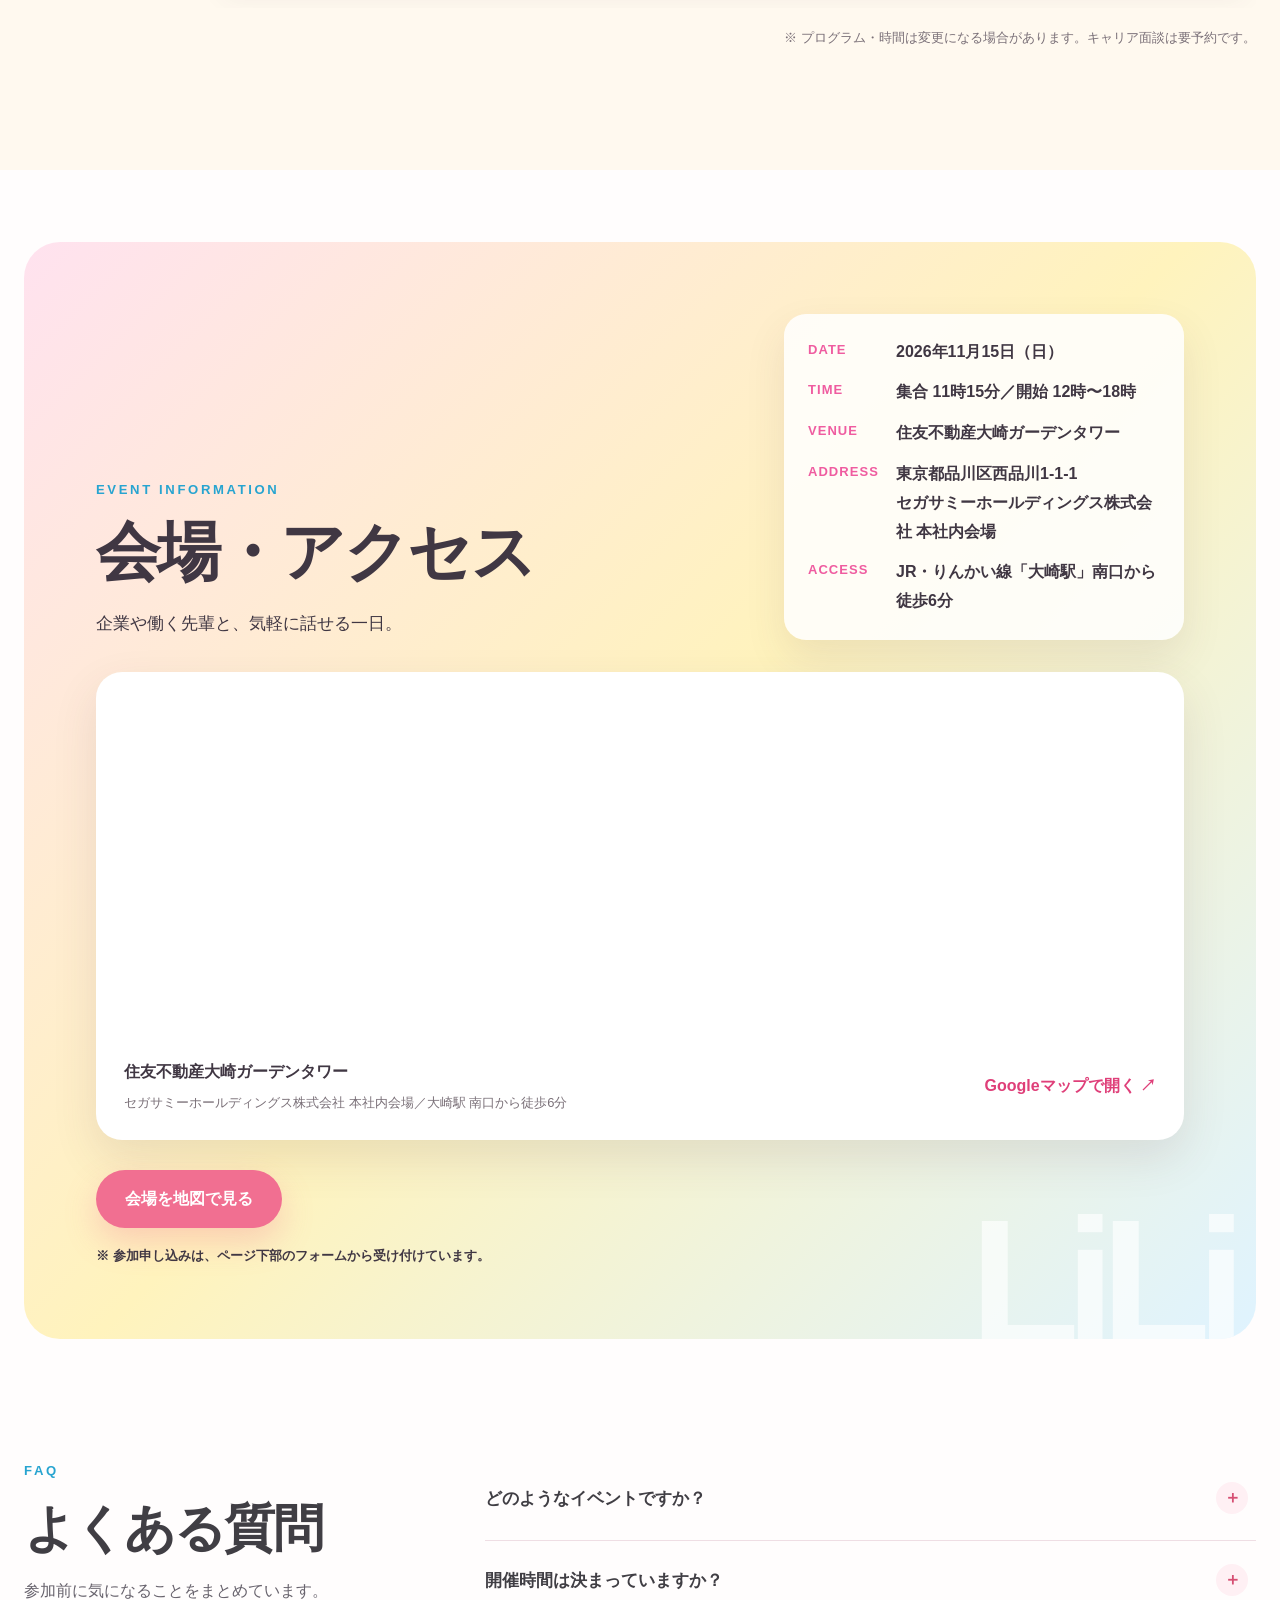
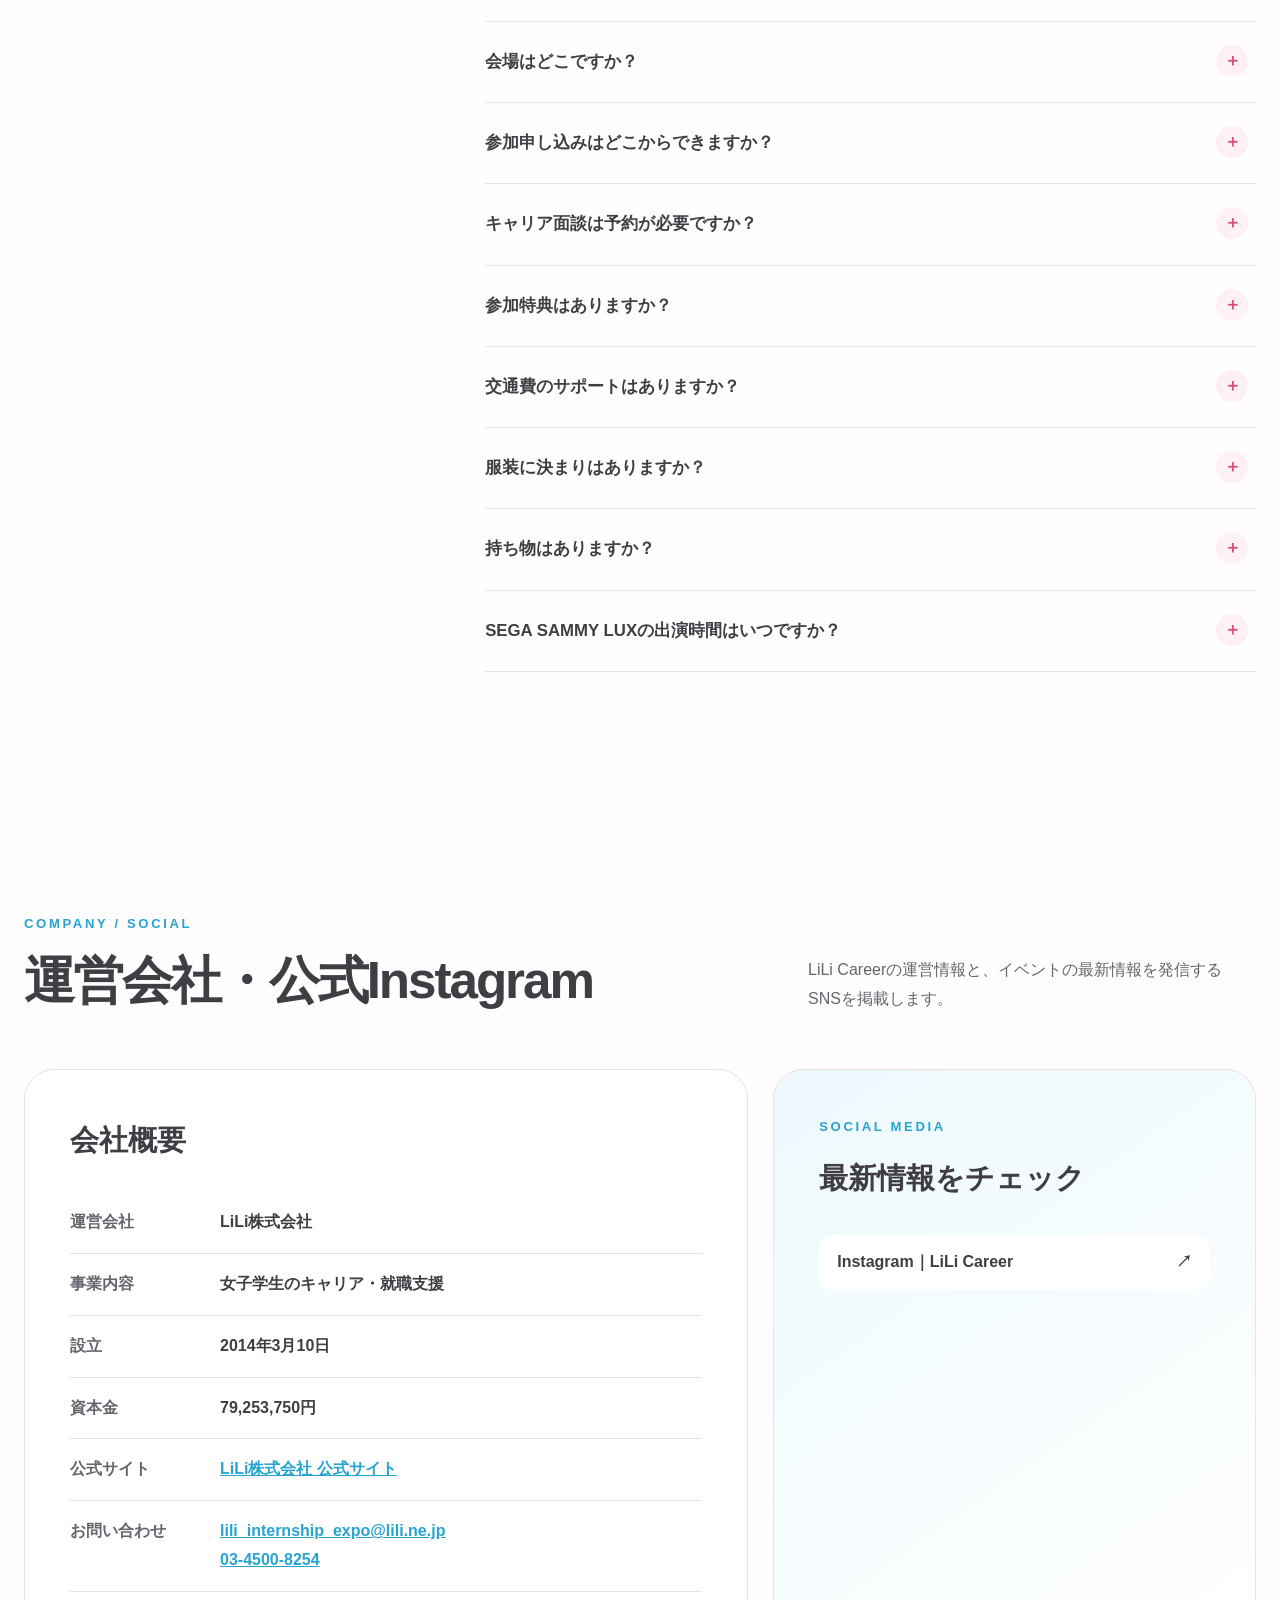
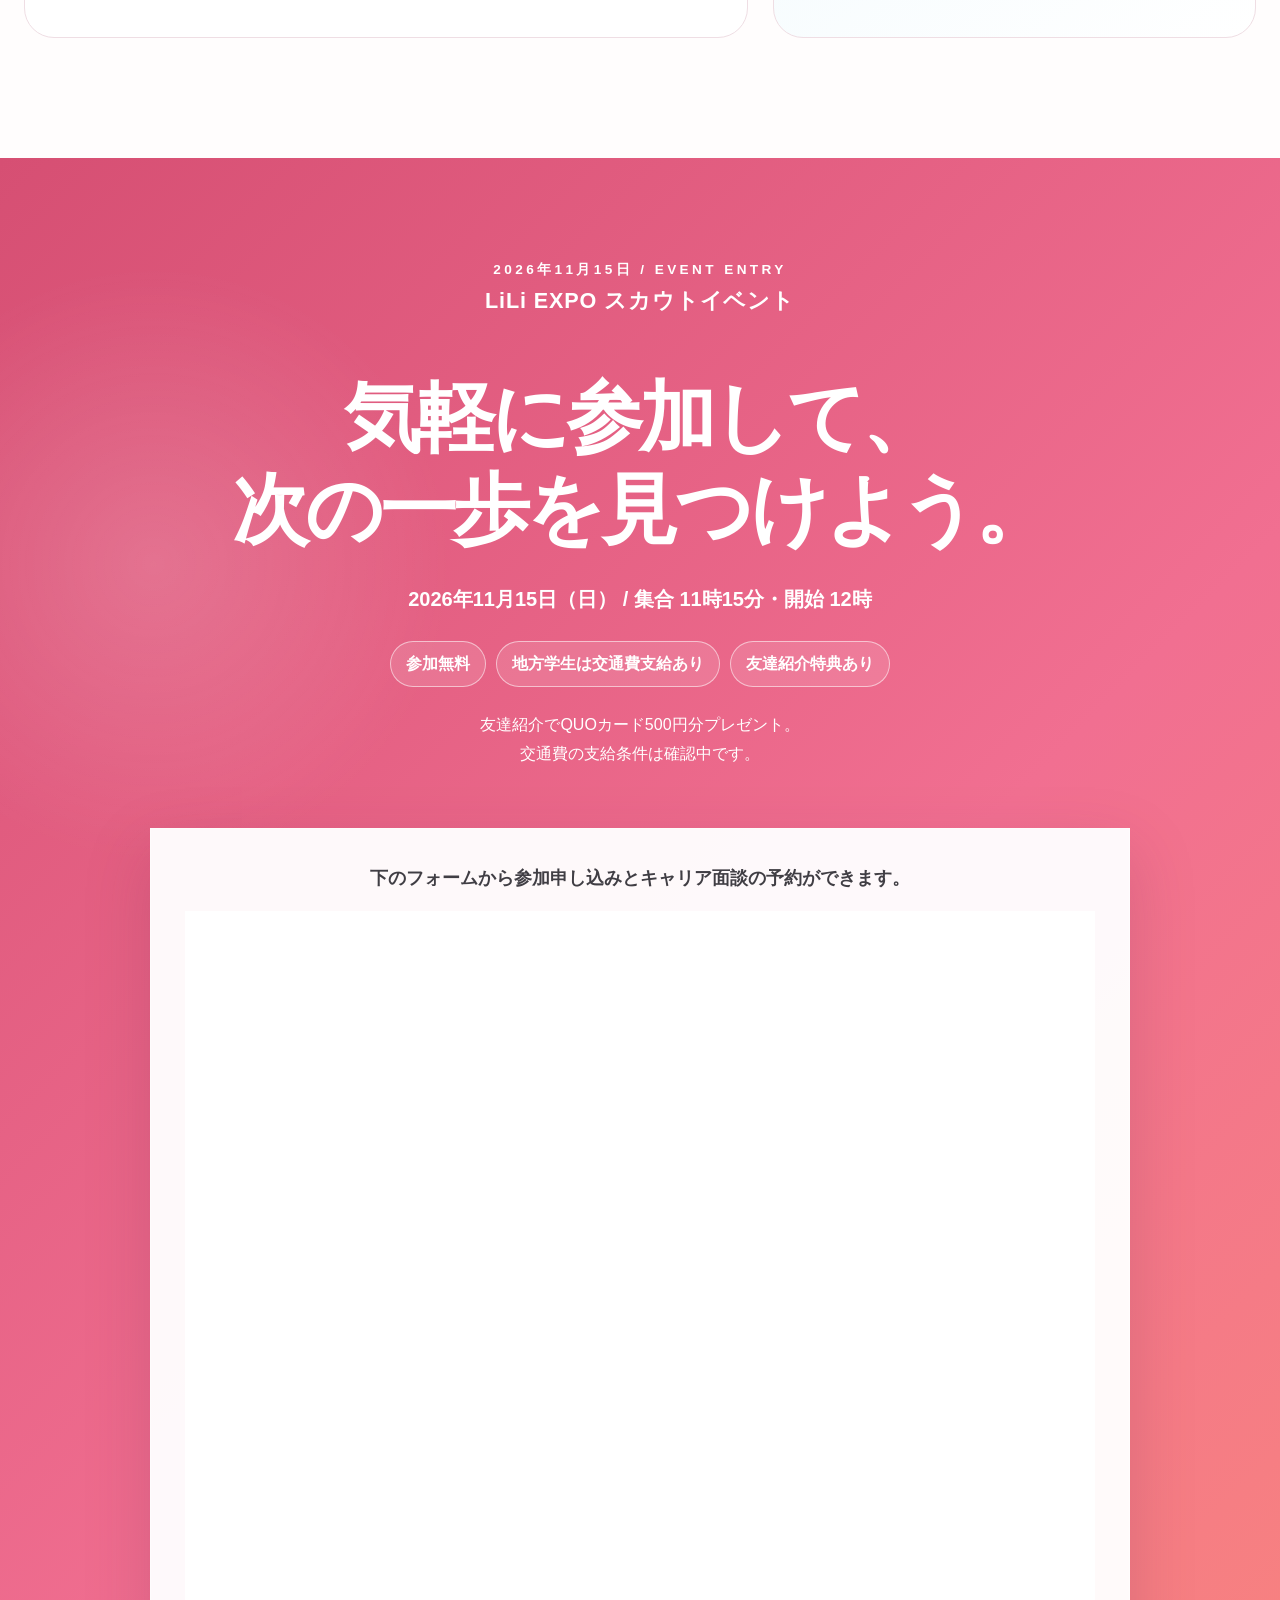
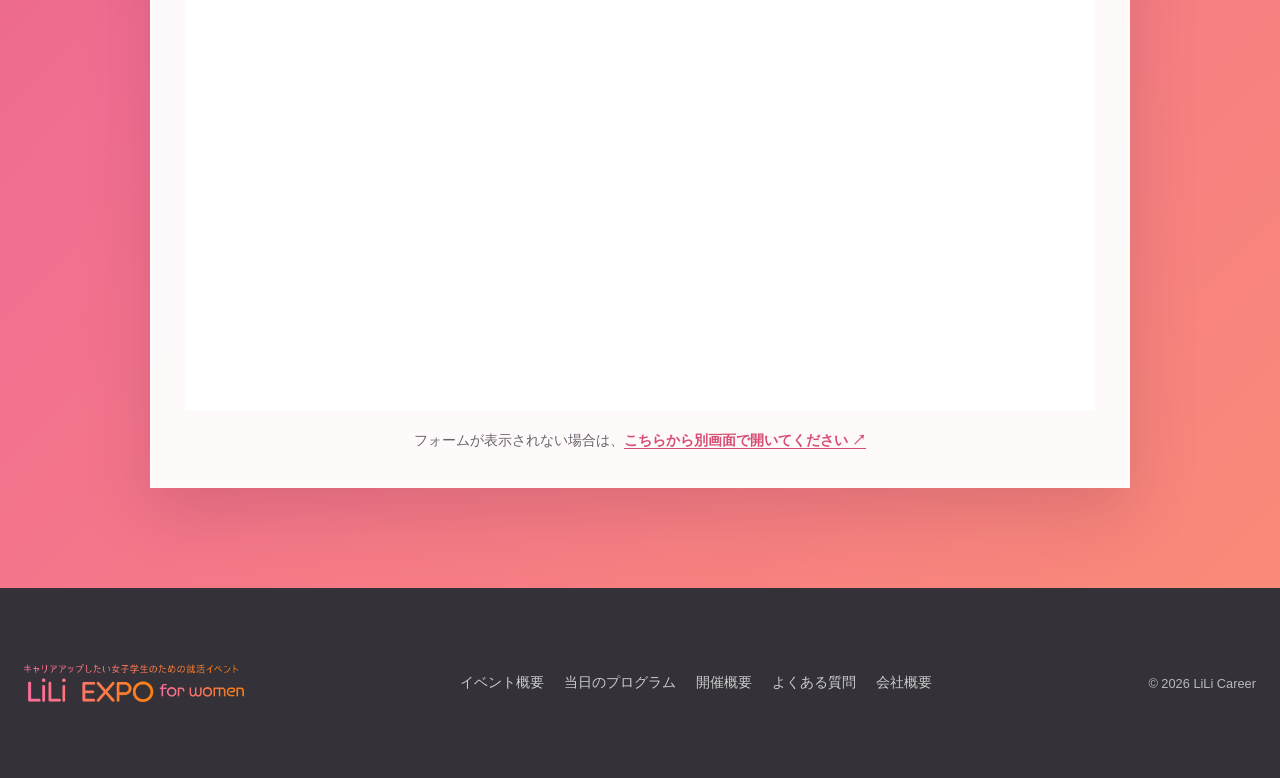
==== commit 5726cf2c: "Update flyer back and event schedule" ====
--- a/index.html
+++ b/index.html
@@ -1670,7 +1670,7 @@
           </div>
 
           <div class="flyer-preview" id="flyerBackPreview">
-            <img src="assets/lili-expo-2026-11-15-back.png?v=3" alt="LiLi EXPO 2026年11月15日 最新チラシ 裏面" loading="lazy">
+            <img src="assets/lili-expo-2026-11-15-back.png?v=4" alt="LiLi EXPO 2026年11月15日 最新チラシ 裏面" loading="lazy">
           </div>
 
         </article>
@@ -1762,8 +1762,8 @@
           </thead>
           <tbody>
             <tr>
-              <th scope="row"><span class="period-number">集合</span><time>11時15分</time></th>
-              <td><span>RECEPTION</span><strong>集合・受付</strong><small>初めての参加・見学だけの参加も歓迎</small></td>
+              <th scope="row"><span class="period-number">受付</span><time>11:15〜</time></th>
+              <td><span>CAREER COUNSELING</span><strong>キャリア面談予約受付〈先着順〉</strong><small>キャリア面談を希望する方は、受付時にお申し込みください</small></td>
             </tr>
             <tr>
               <th scope="row"><span class="period-number">座談会</span><time>11:30〜12:00</time></th>
@@ -1771,14 +1771,14 @@
             </tr>
             <tr>
               <th scope="row"><span class="period-number">START</span><time>12:00〜12:30</time></th>
-              <td><span>OPENING</span><strong>オープニング・企業プレゼン</strong><small>参加企業の事業や仕事を知る</small></td>
+              <td><span>OPENING</span><strong>開始・企業によるプレゼン</strong><small>参加企業の事業や仕事を知る</small></td>
             </tr>
             <tr class="special-program-row">
               <th scope="row"><span class="period-number">特別公演</span><time>12:30〜13:00</time></th>
               <td class="lux-program-cell">
                 <div class="lux-program-copy">
                   <span>SPECIAL PERFORMANCE</span>
-                  <strong>SEGA SAMMY LUX ダンスパフォーマンス</strong>
+                  <strong>SEGA SAMMY LUX パフォーマンス</strong>
                   <small>D.LEAGUEに参戦するプロダンスチームによるパフォーマンス＆トークセッション</small>
                 </div>
                 <figure class="lux-program-media">
@@ -1788,20 +1788,16 @@
               </td>
             </tr>
             <tr>
-              <th scope="row"><span class="period-number">相談</span><time>13:00〜14:00</time></th>
-              <td><span>SENIOR TALK</span><strong>先輩就活相談会</strong><small>内定者・社会人の先輩に就活や働くリアルを聞く</small></td>
-            </tr>
-            <tr class="special-program-row">
-              <th scope="row"><span class="period-number">特別講演</span><time>14:00〜14:30</time></th>
-              <td><span>SPECIAL SESSION</span><strong>ゲスト企業による特別講演</strong><small>企業のリアルな仕事とキャリアを、担当者から直接聞く</small></td>
+              <th scope="row"><span class="period-number">トーク</span><time>13:00〜14:30</time></th>
+              <td><span>COMPANY TALK SESSION</span><strong>各社トークセッション</strong><small>PwCコンサルティング合同会社／パーソルクロステクノロジー株式会社／株式会社KDDIウェブコミュニケーションズ</small></td>
             </tr>
             <tr>
               <th scope="row"><span class="period-number">第2部</span><time>14:30〜16:30</time></th>
-              <td><span>COMPANY BOOTH</span><strong>企業ブースでの交流</strong><small>担当者と直接話し、事業や仕事内容を知る</small></td>
+              <td><span>COMPANY BOOTH</span><strong>企業ブース交流</strong><small>担当者と直接話し、事業や仕事内容を知る</small></td>
             </tr>
             <tr>
               <th scope="row"><span class="period-number">第3部</span><time>16:30〜18:00</time></th>
-              <td><span>NETWORKING</span><strong>大交流会・先輩相談会</strong><small>企業や学生と交流し、就活経験を先輩に聞く</small></td>
+              <td><span>NETWORKING</span><strong>大交流会・先輩就活相談会</strong><small>企業や学生と交流し、就活経験を先輩に聞く</small></td>
             </tr>
             <tr>
               <th scope="row"><span class="period-number">相談</span><time>17:30〜</time></th>
@@ -1809,7 +1805,7 @@
             </tr>
             <tr>
               <th scope="row"><span class="period-number">閉会</span><time>18:00</time></th>
-              <td><span>CLOSE</span><strong>イベント終了</strong><small>気をつけてお帰りください</small></td>
+              <td><span>CLOSE</span><strong>閉会</strong><small>気をつけてお帰りください</small></td>
             </tr>
           </tbody>
         </table>
@@ -2380,7 +2376,7 @@
         },
         schedule: {
           label: "当日のプログラム",
-          answer: "先輩ぶっちゃけ就活トーク、企業プレゼン、SEGA SAMMY LUXの特別公演、先輩就活相談会、ゲスト企業による特別講演、企業ブース、大交流会・先輩相談会、予約制のキャリア面談を予定しています。"
+          answer: "先輩ぶっちゃけ就活トーク、企業プレゼン、SEGA SAMMY LUXの特別公演、各社トークセッション、企業ブース交流、大交流会・先輩就活相談会、予約制のキャリア面談を予定しています。"
         },
         scout: {
           label: "スカウトカードについて",
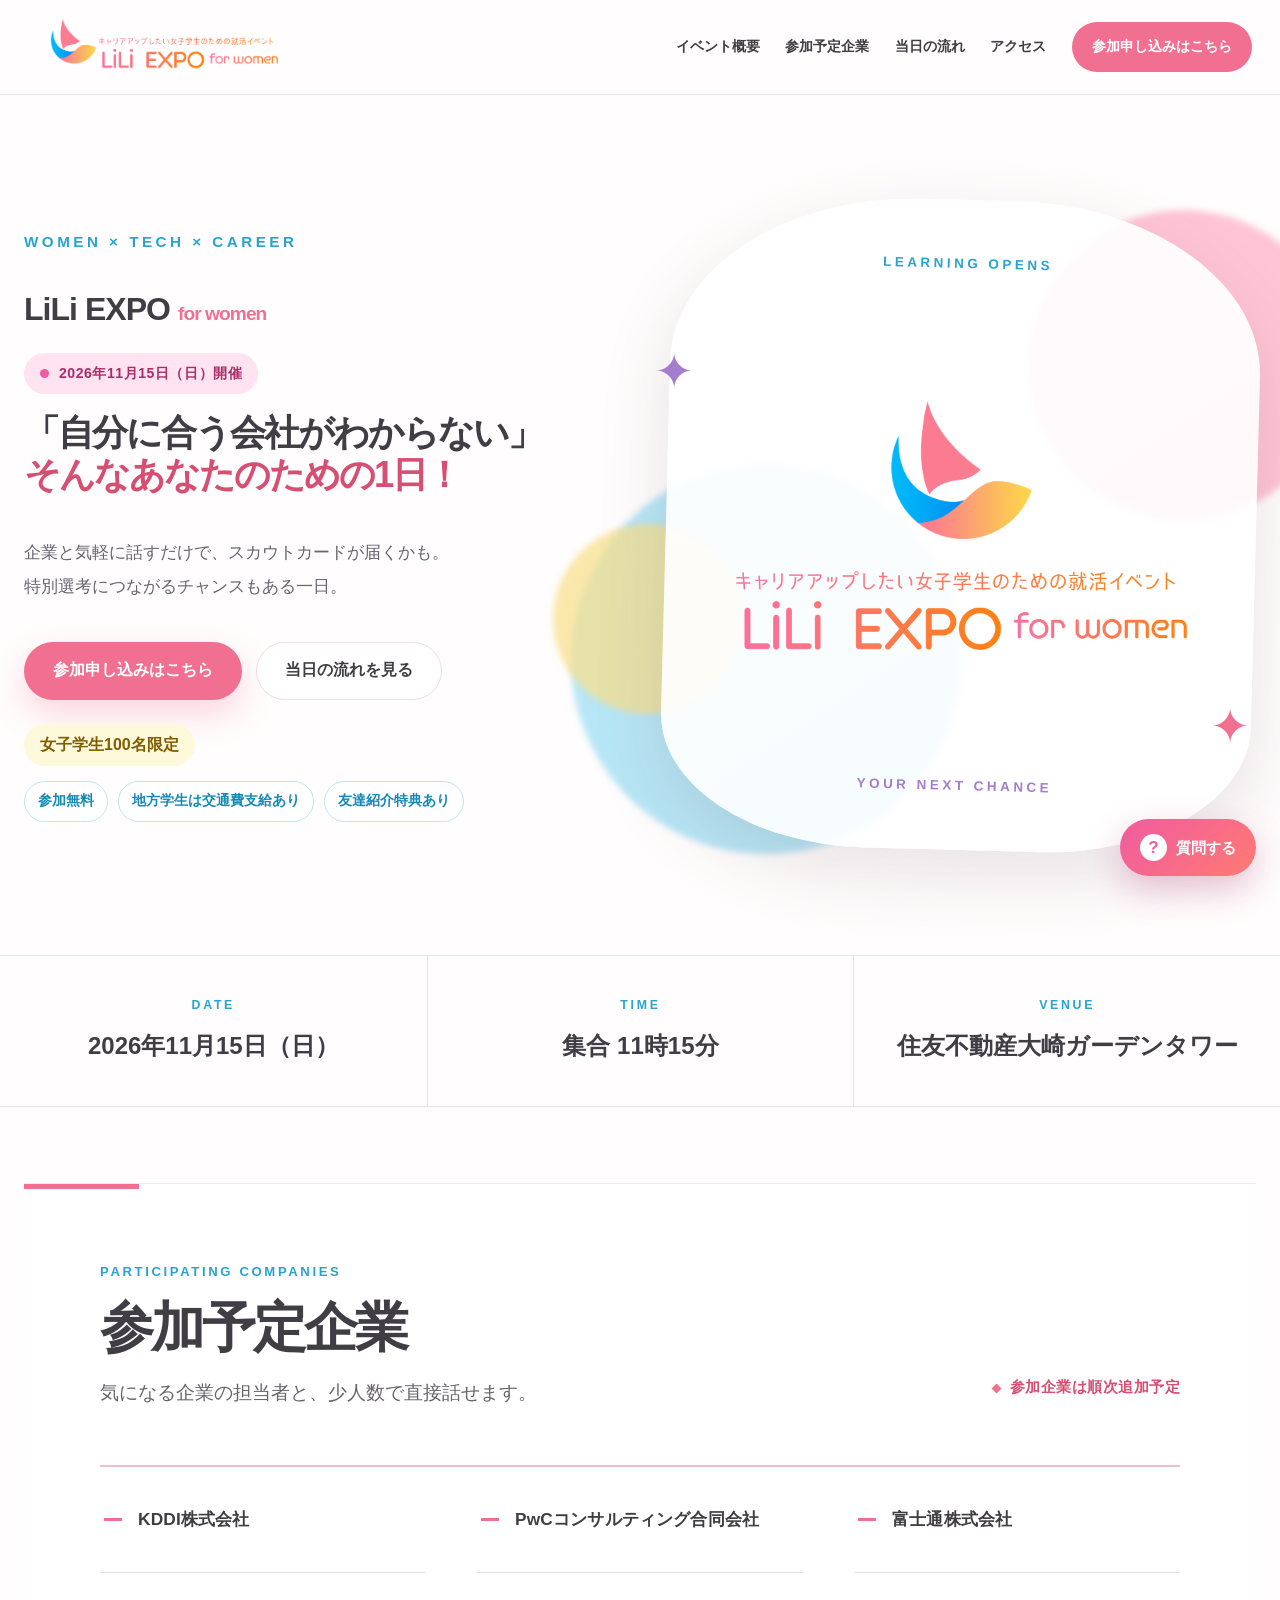
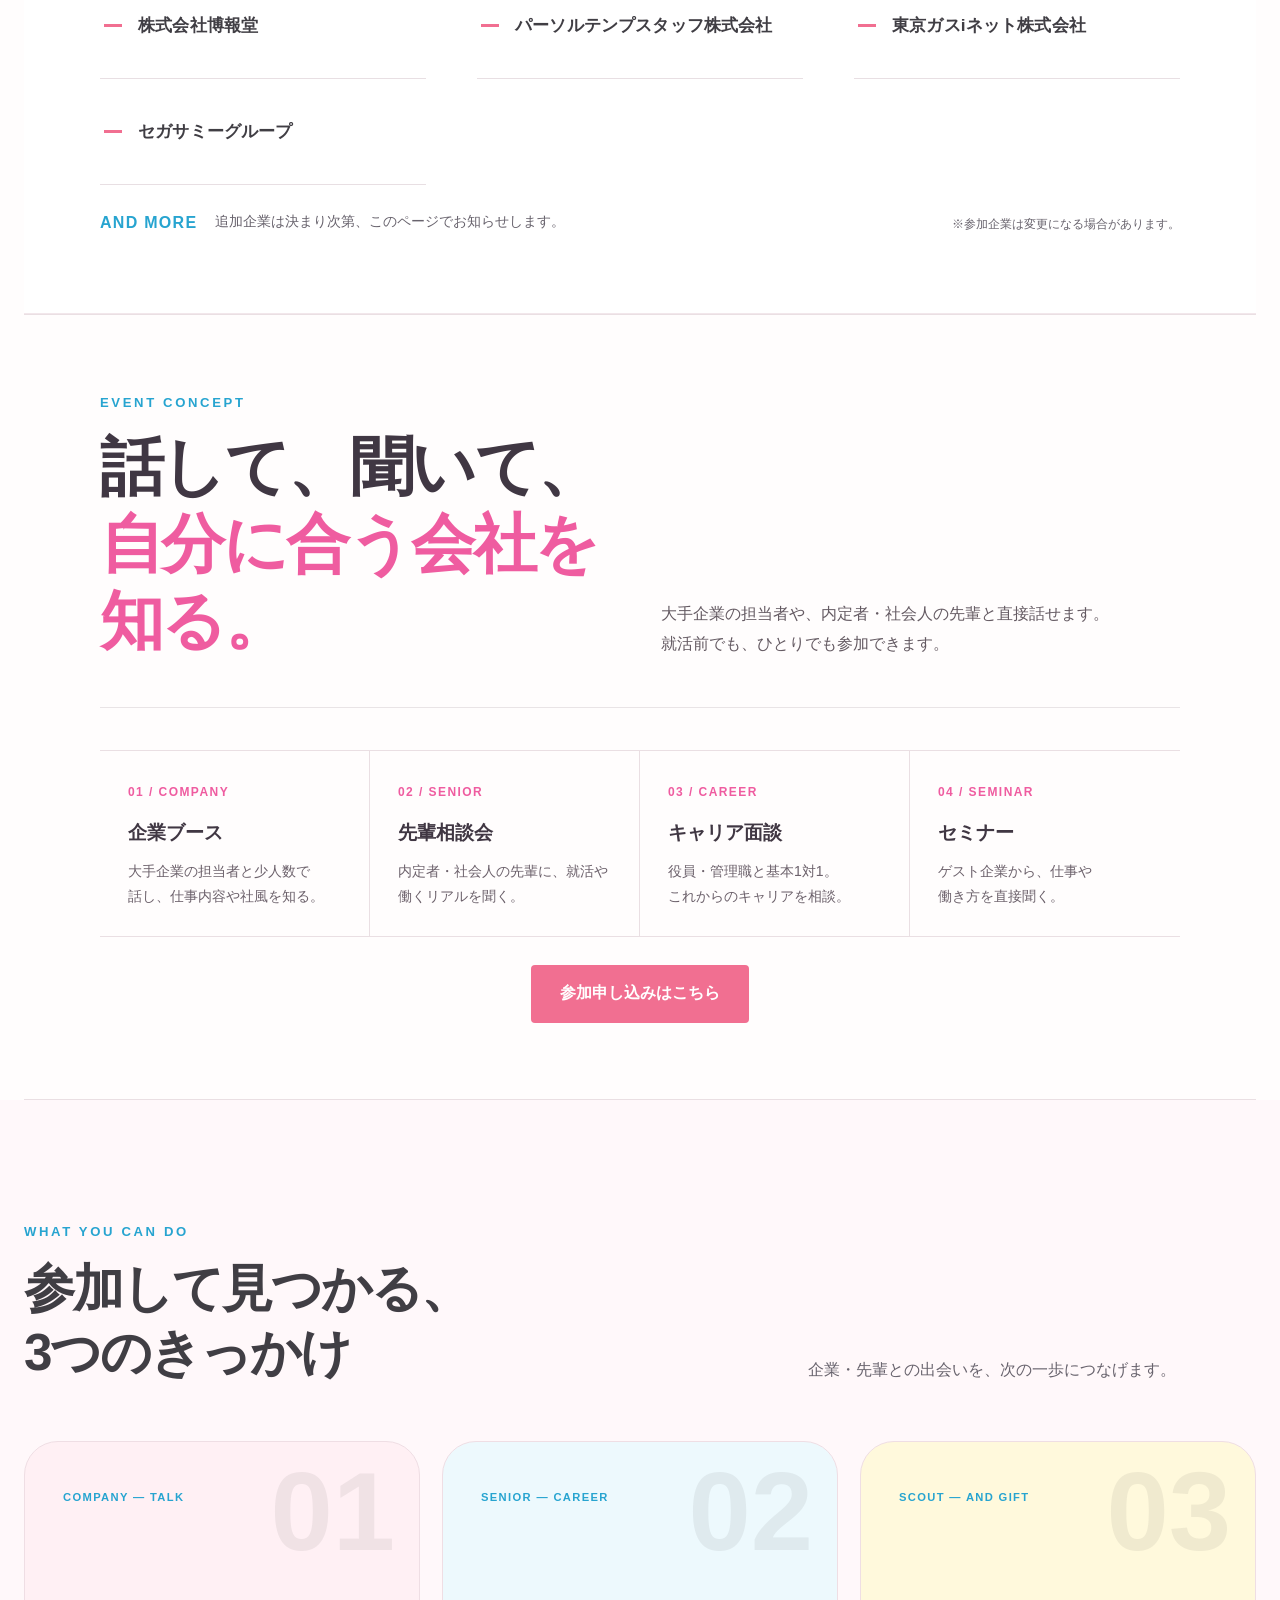
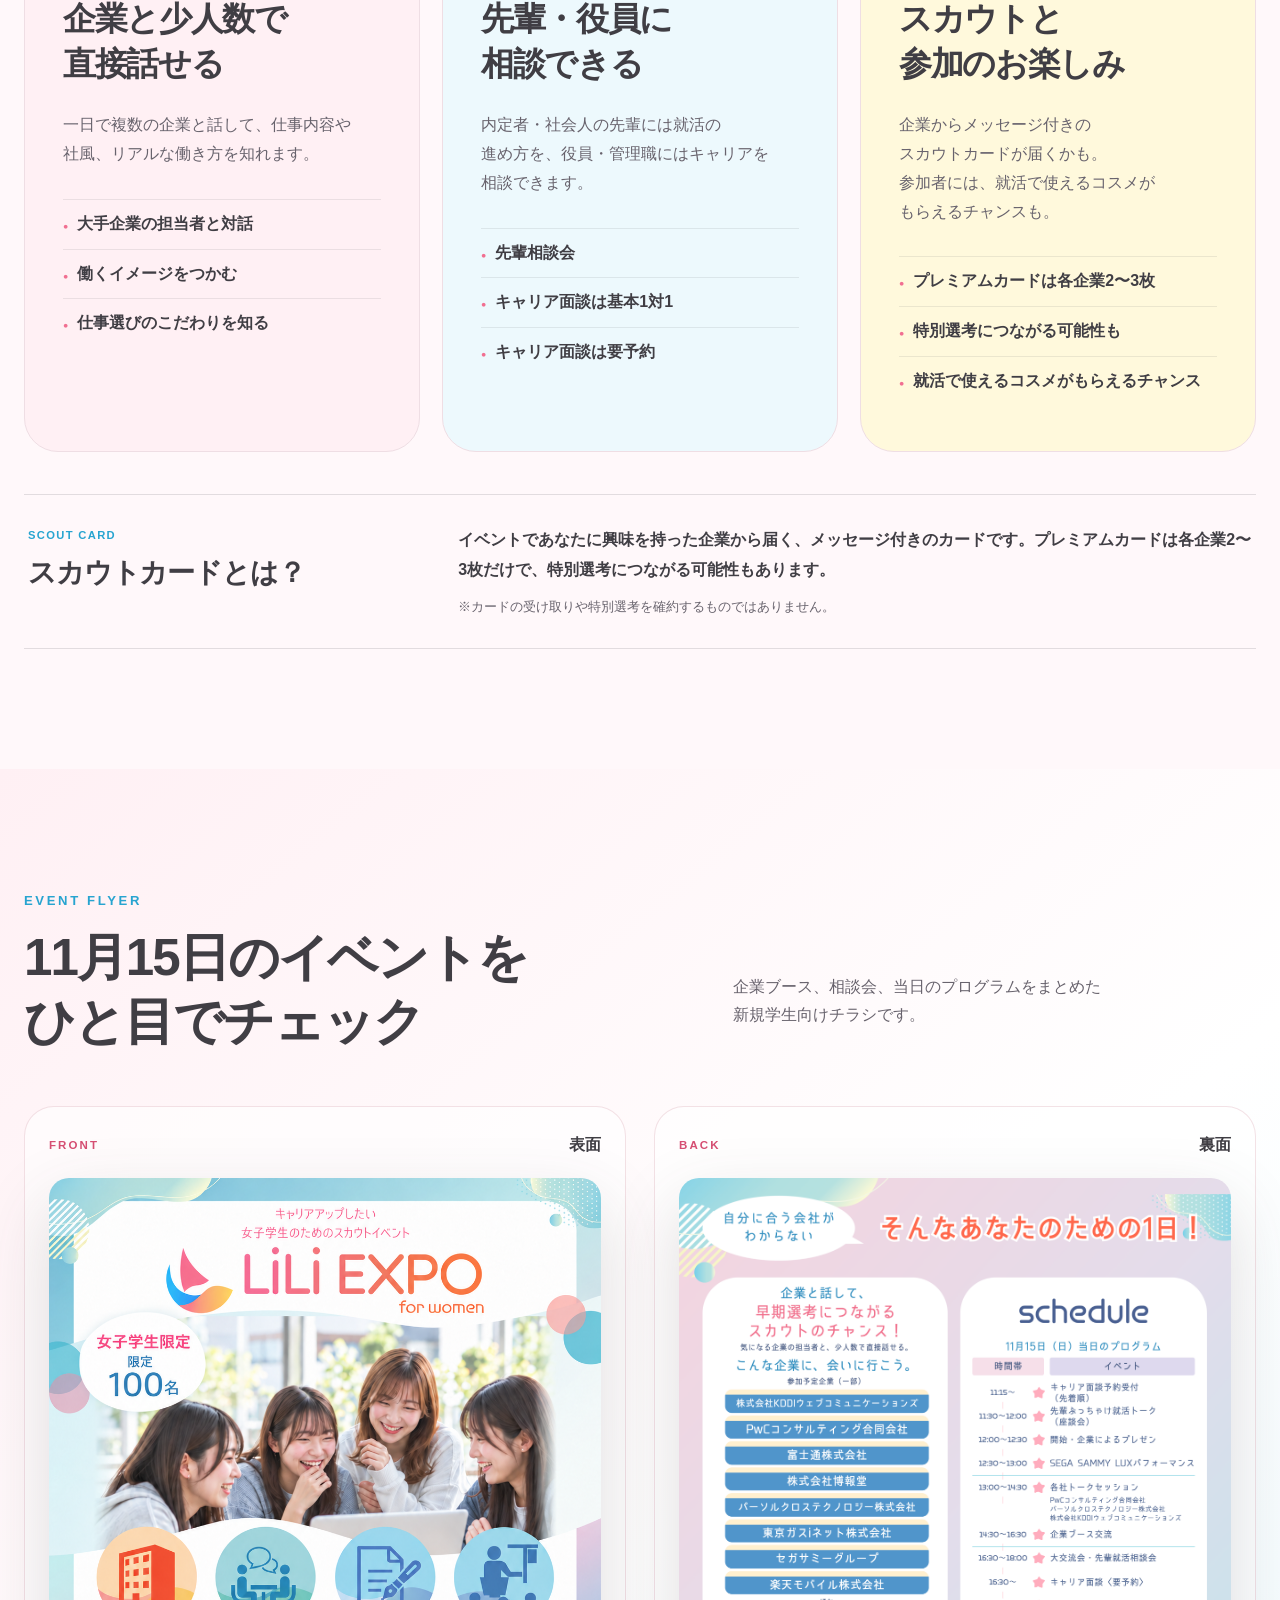
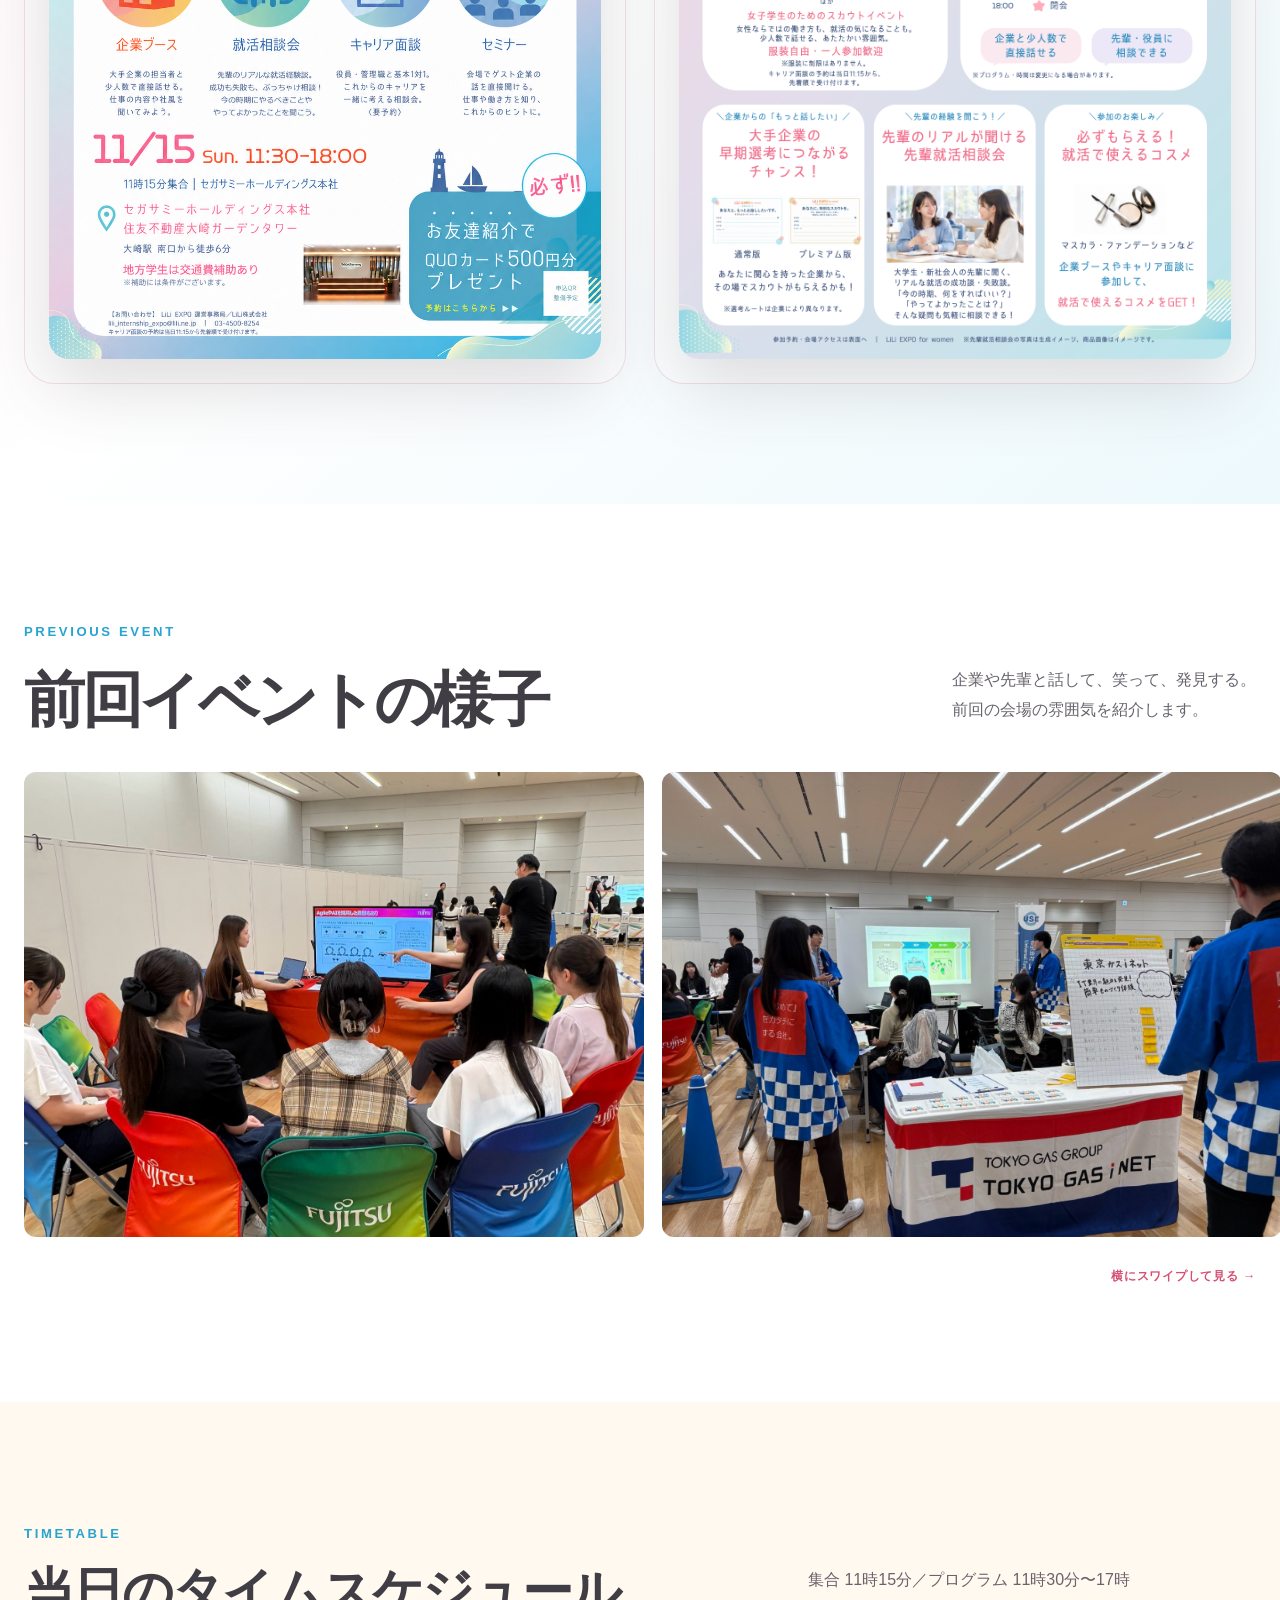
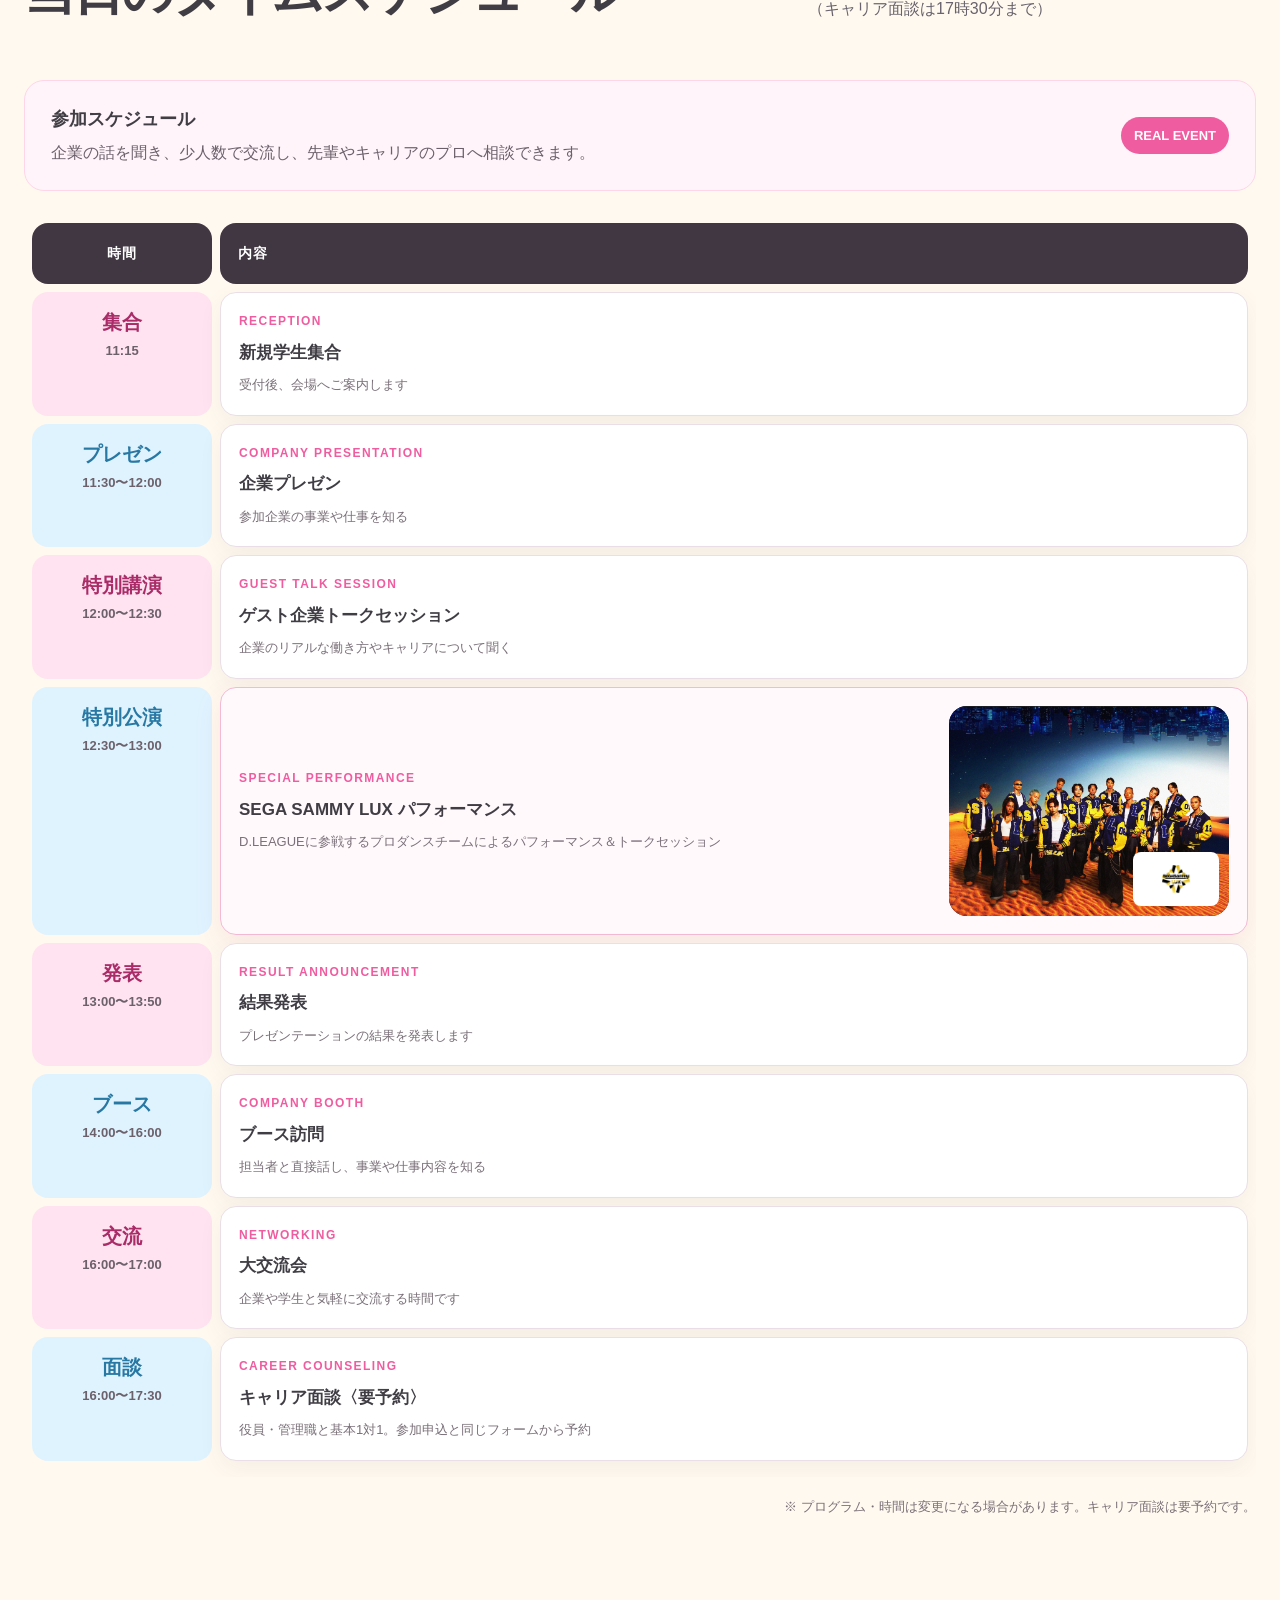
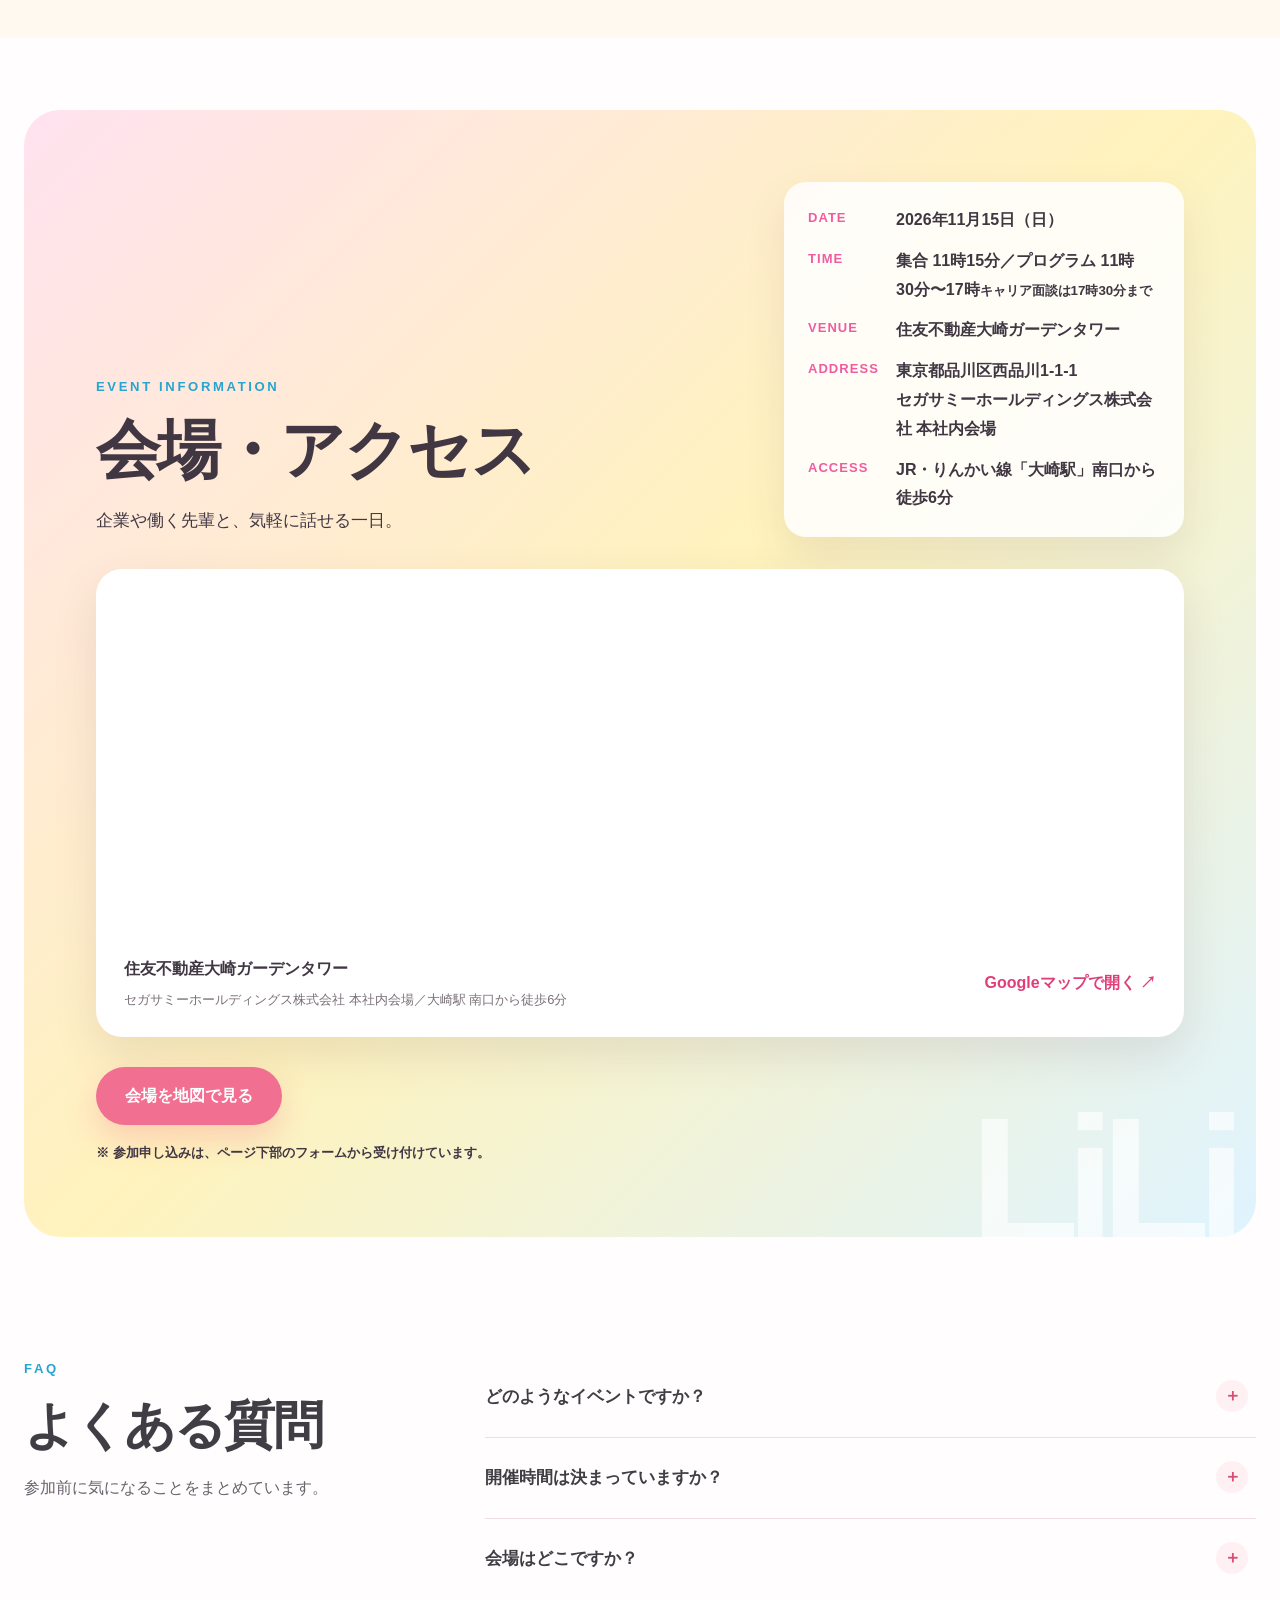
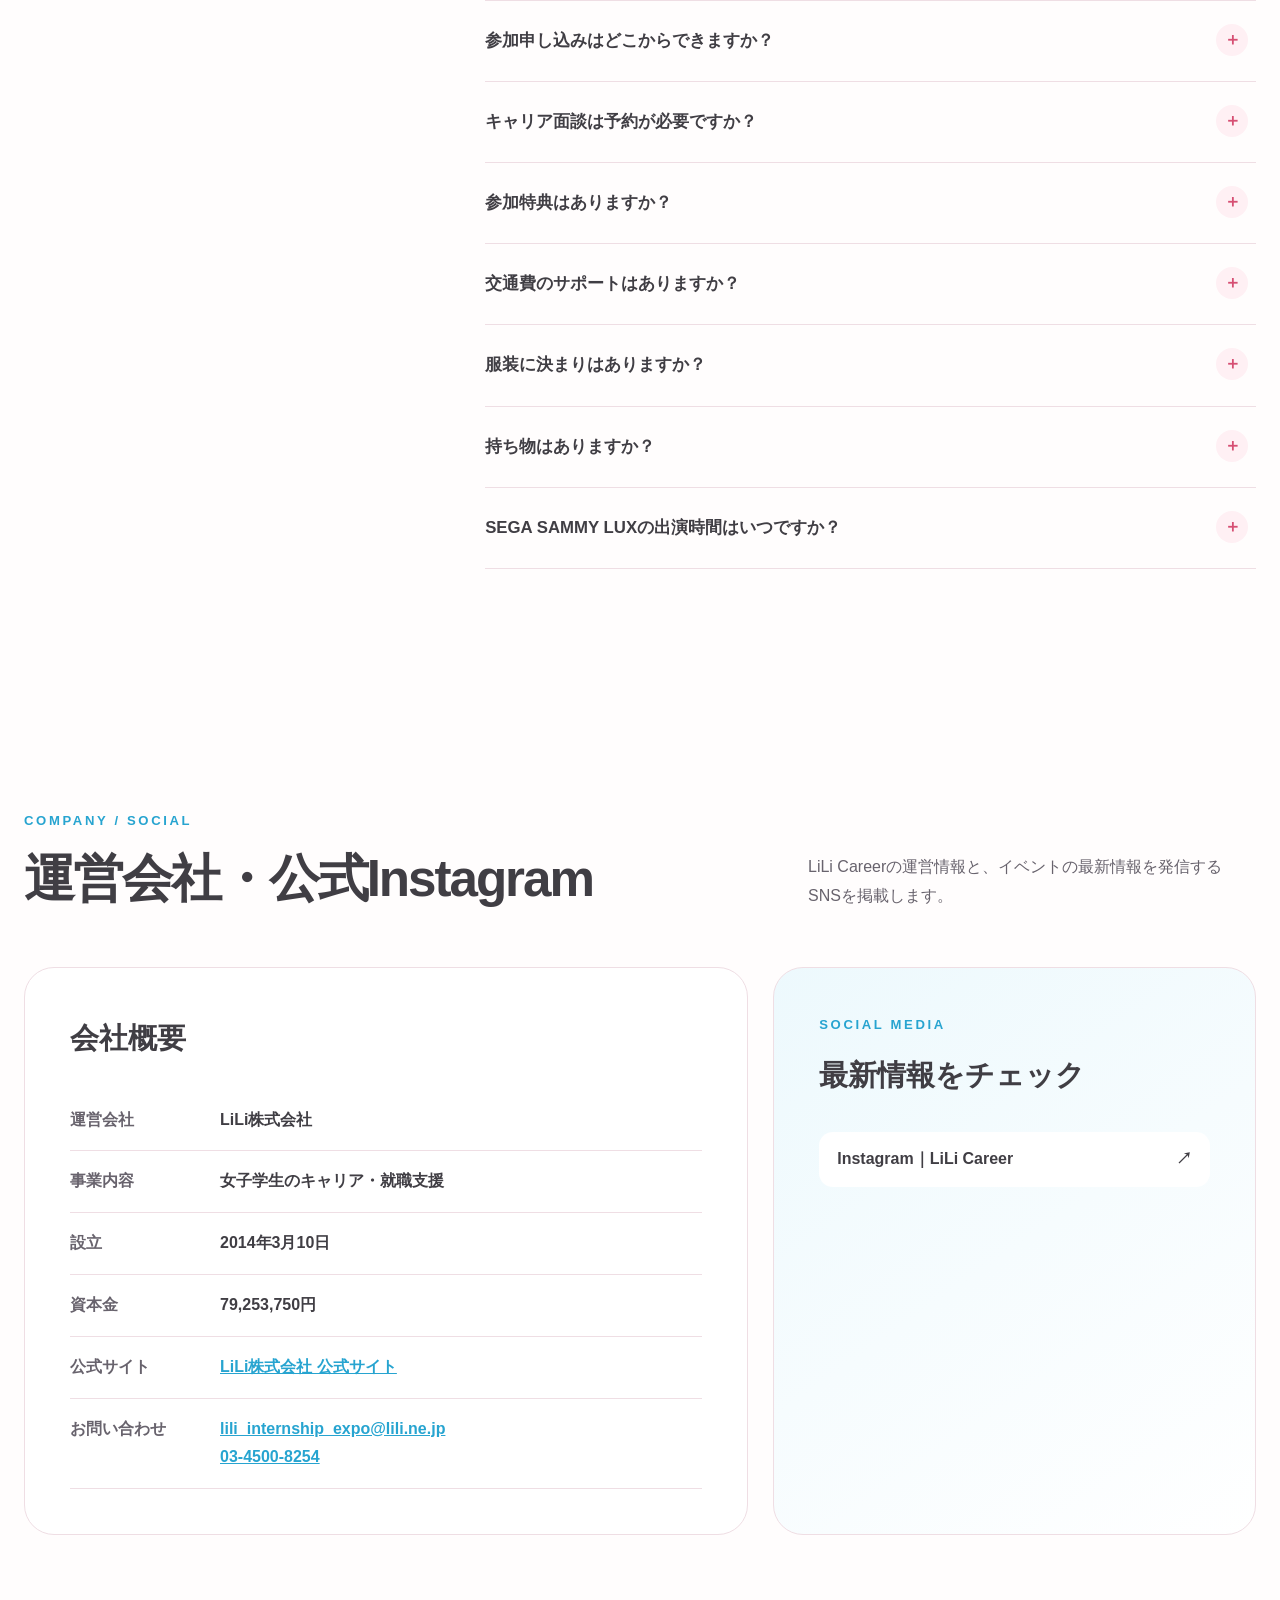
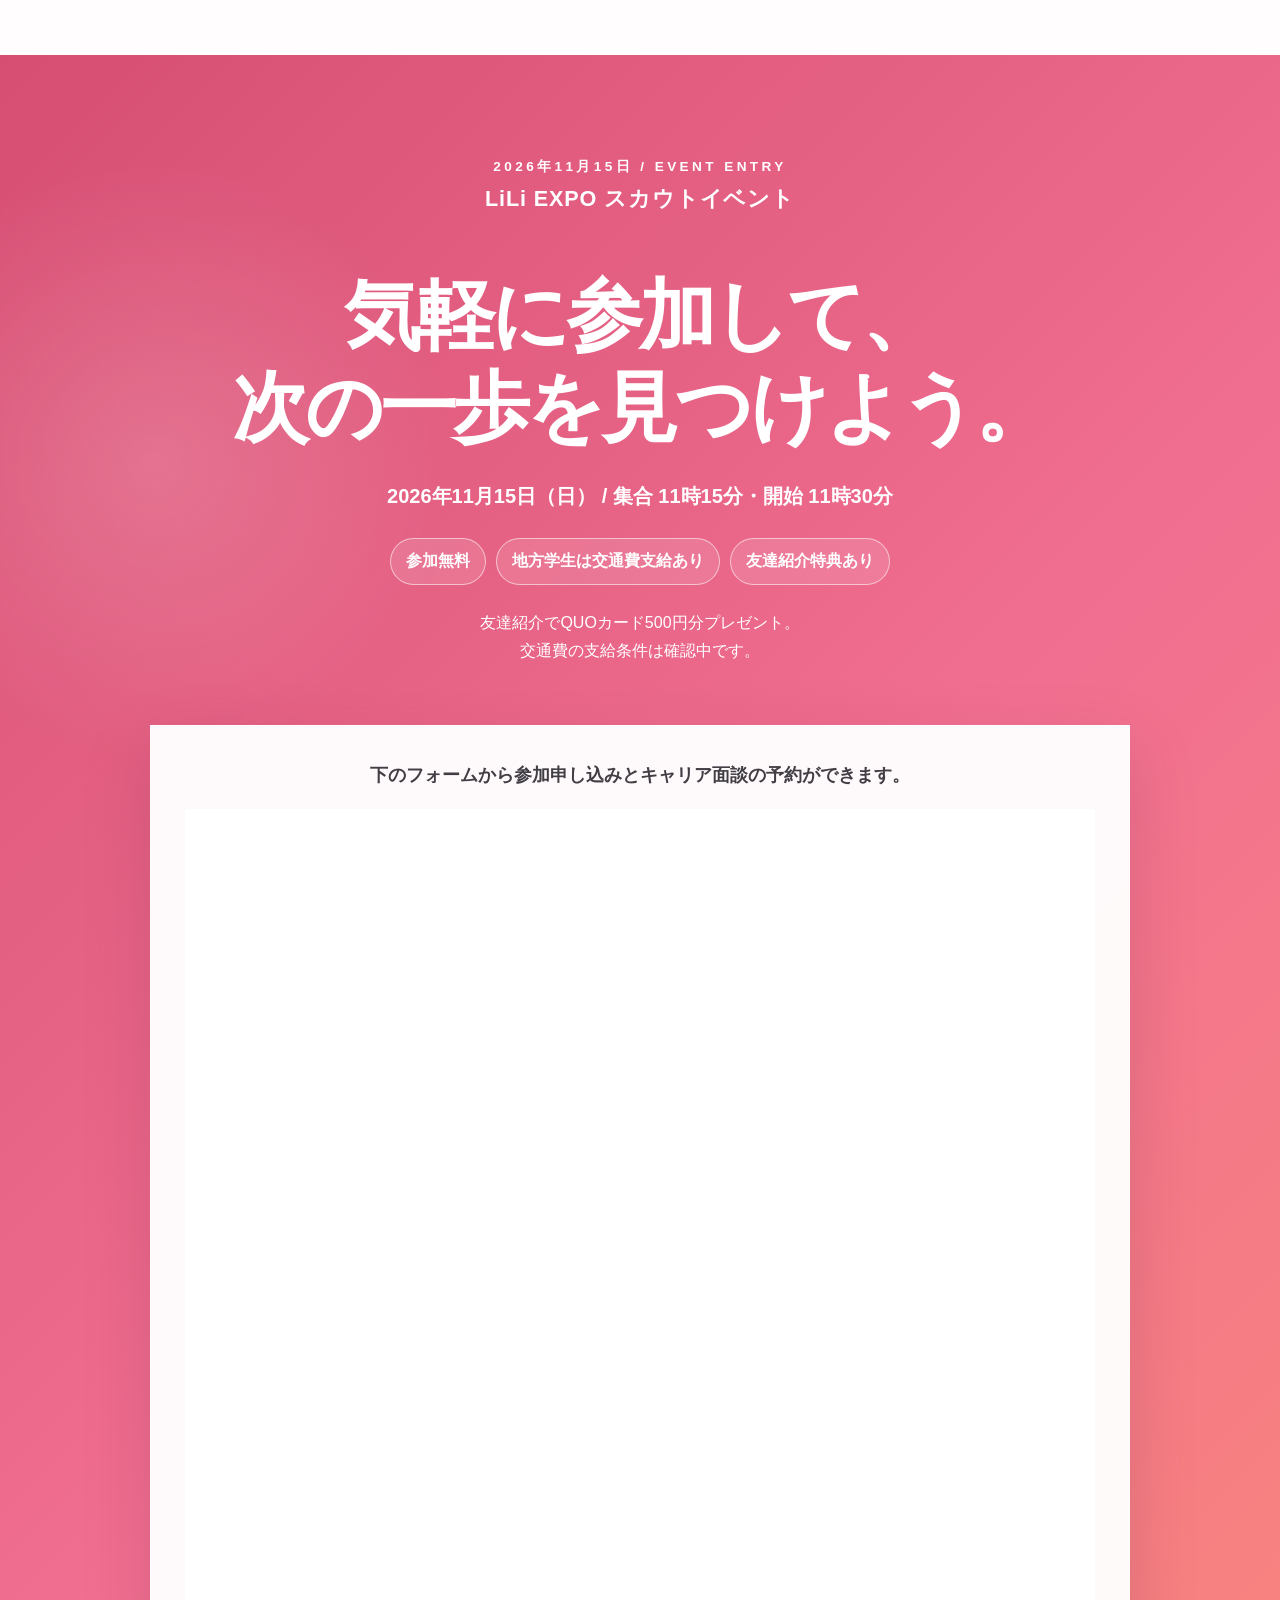
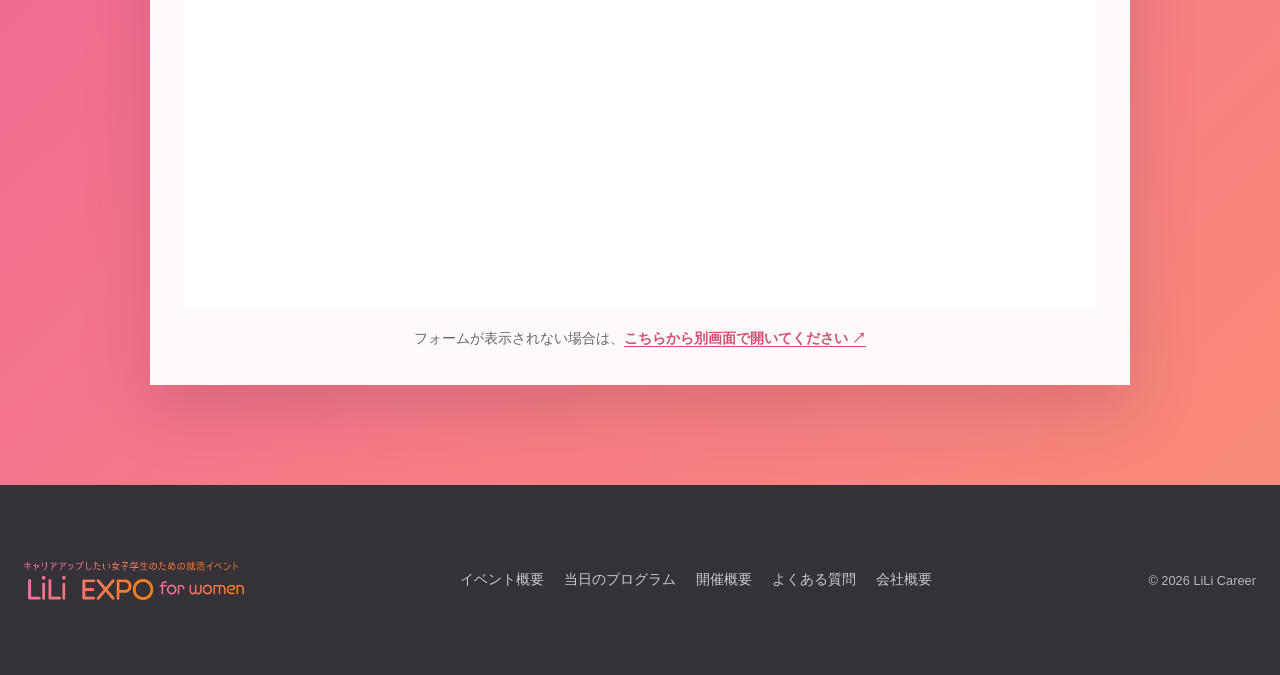
==== commit d600fda5: "当日スケジュールとチラシ裏面を更新" ====
--- a/index.html
+++ b/index.html
@@ -1670,7 +1670,7 @@
           </div>
 
           <div class="flyer-preview" id="flyerBackPreview">
-            <img src="assets/lili-expo-2026-11-15-back.png?v=4" alt="LiLi EXPO 2026年11月15日 最新チラシ 裏面" loading="lazy">
+            <img src="assets/lili-expo-2026-11-15-back.png?v=5" alt="LiLi EXPO 2026年11月15日 最新チラシ 裏面" loading="lazy">
           </div>
 
         </article>
@@ -1733,7 +1733,7 @@
         </div>
 
         <p>
-          集合 11時15分／開始 12時〜18時
+          集合 11時15分／プログラム 11時30分〜17時（キャリア面談は17時30分まで）
         </p>
 
       </div>
@@ -1762,16 +1762,16 @@
           </thead>
           <tbody>
             <tr>
-              <th scope="row"><span class="period-number">受付</span><time>11:15〜</time></th>
-              <td><span>CAREER COUNSELING</span><strong>キャリア面談予約受付〈先着順〉</strong><small>キャリア面談を希望する方は、受付時にお申し込みください</small></td>
+              <th scope="row"><span class="period-number">集合</span><time>11:15</time></th>
+              <td><span>RECEPTION</span><strong>新規学生集合</strong><small>受付後、会場へご案内します</small></td>
             </tr>
             <tr>
-              <th scope="row"><span class="period-number">座談会</span><time>11:30〜12:00</time></th>
-              <td><span>REAL JOB-HUNTING TALK</span><strong>先輩ぶっちゃけ就活トーク</strong><small>先輩のリアルな就活経験や、本音を聞ける座談会</small></td>
+              <th scope="row"><span class="period-number">プレゼン</span><time>11:30〜12:00</time></th>
+              <td><span>COMPANY PRESENTATION</span><strong>企業プレゼン</strong><small>参加企業の事業や仕事を知る</small></td>
             </tr>
             <tr>
-              <th scope="row"><span class="period-number">START</span><time>12:00〜12:30</time></th>
-              <td><span>OPENING</span><strong>開始・企業によるプレゼン</strong><small>参加企業の事業や仕事を知る</small></td>
+              <th scope="row"><span class="period-number">特別講演</span><time>12:00〜12:30</time></th>
+              <td><span>GUEST TALK SESSION</span><strong>ゲスト企業トークセッション</strong><small>企業のリアルな働き方やキャリアについて聞く</small></td>
             </tr>
             <tr class="special-program-row">
               <th scope="row"><span class="period-number">特別公演</span><time>12:30〜13:00</time></th>
@@ -1788,24 +1788,20 @@
               </td>
             </tr>
             <tr>
-              <th scope="row"><span class="period-number">トーク</span><time>13:00〜14:30</time></th>
-              <td><span>COMPANY TALK SESSION</span><strong>各社トークセッション</strong><small>PwCコンサルティング合同会社／パーソルクロステクノロジー株式会社／株式会社KDDIウェブコミュニケーションズ</small></td>
+              <th scope="row"><span class="period-number">発表</span><time>13:00〜13:50</time></th>
+              <td><span>RESULT ANNOUNCEMENT</span><strong>結果発表</strong><small>プレゼンテーションの結果を発表します</small></td>
             </tr>
             <tr>
-              <th scope="row"><span class="period-number">第2部</span><time>14:30〜16:30</time></th>
-              <td><span>COMPANY BOOTH</span><strong>企業ブース交流</strong><small>担当者と直接話し、事業や仕事内容を知る</small></td>
+              <th scope="row"><span class="period-number">ブース</span><time>14:00〜16:00</time></th>
+              <td><span>COMPANY BOOTH</span><strong>ブース訪問</strong><small>担当者と直接話し、事業や仕事内容を知る</small></td>
             </tr>
             <tr>
-              <th scope="row"><span class="period-number">第3部</span><time>16:30〜18:00</time></th>
-              <td><span>NETWORKING</span><strong>大交流会・先輩就活相談会</strong><small>企業や学生と交流し、就活経験を先輩に聞く</small></td>
+              <th scope="row"><span class="period-number">交流</span><time>16:00〜17:00</time></th>
+              <td><span>NETWORKING</span><strong>大交流会</strong><small>企業や学生と気軽に交流する時間です</small></td>
             </tr>
             <tr>
-              <th scope="row"><span class="period-number">相談</span><time>17:30〜</time></th>
+              <th scope="row"><span class="period-number">面談</span><time>16:00〜17:30</time></th>
               <td><span>CAREER COUNSELING</span><strong>キャリア面談〈要予約〉</strong><small>役員・管理職と基本1対1。参加申込と同じフォームから予約</small></td>
-            </tr>
-            <tr>
-              <th scope="row"><span class="period-number">閉会</span><time>18:00</time></th>
-              <td><span>CLOSE</span><strong>閉会</strong><small>気をつけてお帰りください</small></td>
             </tr>
           </tbody>
         </table>
@@ -1841,7 +1837,7 @@
           </div>
           <div>
             <dt>TIME</dt>
-            <dd>集合 11時15分／開始 12時〜18時</dd>
+            <dd>集合 11時15分／プログラム 11時30分〜17時<small>キャリア面談は17時30分まで</small></dd>
           </div>
           <div>
             <dt>VENUE</dt>
@@ -1919,7 +1915,7 @@
 
         <details>
           <summary>開催時間は決まっていますか？</summary>
-          <p>集合は11時15分、イベントは12時開始・18時終了の予定です。</p>
+          <p>集合は11時15分、プログラムは11時30分から17時までです。予約制のキャリア面談は17時30分まで行います。</p>
         </details>
 
         <details>
@@ -2143,13 +2139,13 @@
         <p class="entry-form-lead" id="entryNote">下のフォームから参加申し込みとキャリア面談の予約ができます。</p>
         <iframe
           class="entry-form-frame"
-          src="https://tayori.com/form/6d72842957f09933836fa5f31ac08201982e1f01/"
+          src="https://tayori.com/form/64df1f34b5d837cb4506c1f7798d9e327d9e534c/"
           title="LiLi EXPO 参加申し込みフォーム"
           loading="lazy"
           referrerpolicy="strict-origin-when-cross-origin"
         ></iframe>
         <p class="entry-form-fallback">
-          フォームが表示されない場合は、<a href="https://tayori.com/form/6d72842957f09933836fa5f31ac08201982e1f01/" target="_blank" rel="noopener noreferrer">こちらから別画面で開いてください ↗</a>
+          フォームが表示されない場合は、<a href="https://tayori.com/form/64df1f34b5d837cb4506c1f7798d9e327d9e534c/" target="_blank" rel="noopener noreferrer">こちらから別画面で開いてください ↗</a>
         </p>
       </div>
 
@@ -2241,7 +2237,7 @@
         eventTime: "集合 11時15分",
         eventVenue: "住友不動産大崎ガーデンタワー",
         eventCapacity: "女子学生100名限定",
-        entryCapacity: "2026年11月15日（日） / 集合 11時15分・開始 12時"
+        entryCapacity: "2026年11月15日（日） / 集合 11時15分・開始 11時30分"
       };
 
       Object.keys(onlineEventContent).forEach(function (id) {
@@ -2372,11 +2368,11 @@
       var chatReplies = {
         date: {
           label: "開催日時・参加方法",
-          answer: "2026年11月15日（日）、住友不動産大崎ガーデンタワー内のセガサミーホールディングス株式会社 本社内会場で開催します。集合は11時15分、イベントは12時開始・18時終了の予定です。"
+          answer: "2026年11月15日（日）、住友不動産大崎ガーデンタワー内のセガサミーホールディングス株式会社 本社内会場で開催します。集合は11時15分、プログラムは11時30分から17時までです。予約制のキャリア面談は17時30分まで行います。"
         },
         schedule: {
           label: "当日のプログラム",
-          answer: "先輩ぶっちゃけ就活トーク、企業プレゼン、SEGA SAMMY LUXの特別公演、各社トークセッション、企業ブース交流、大交流会・先輩就活相談会、予約制のキャリア面談を予定しています。"
+          answer: "企業プレゼン、ゲスト企業トークセッション、SEGA SAMMY LUXの特別公演、結果発表、ブース訪問、大交流会、予約制のキャリア面談を予定しています。"
         },
         scout: {
           label: "スカウトカードについて",
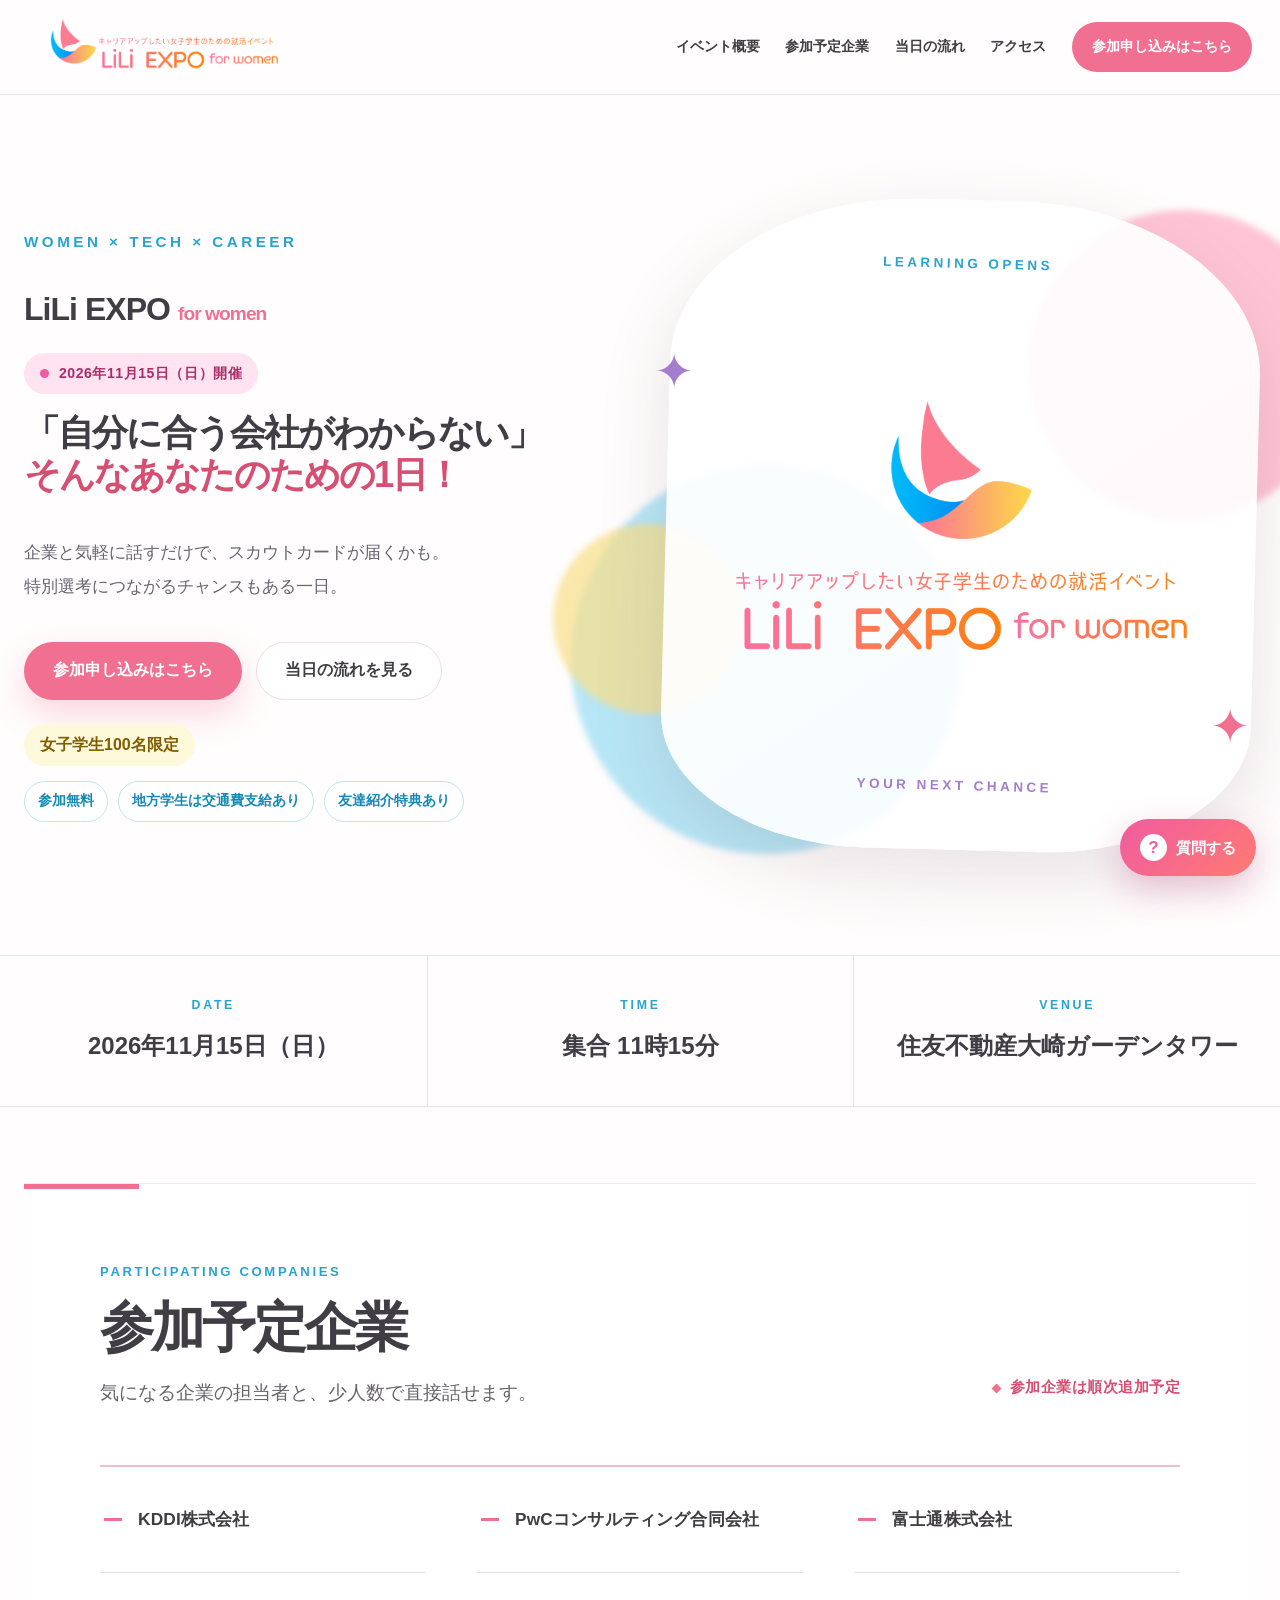
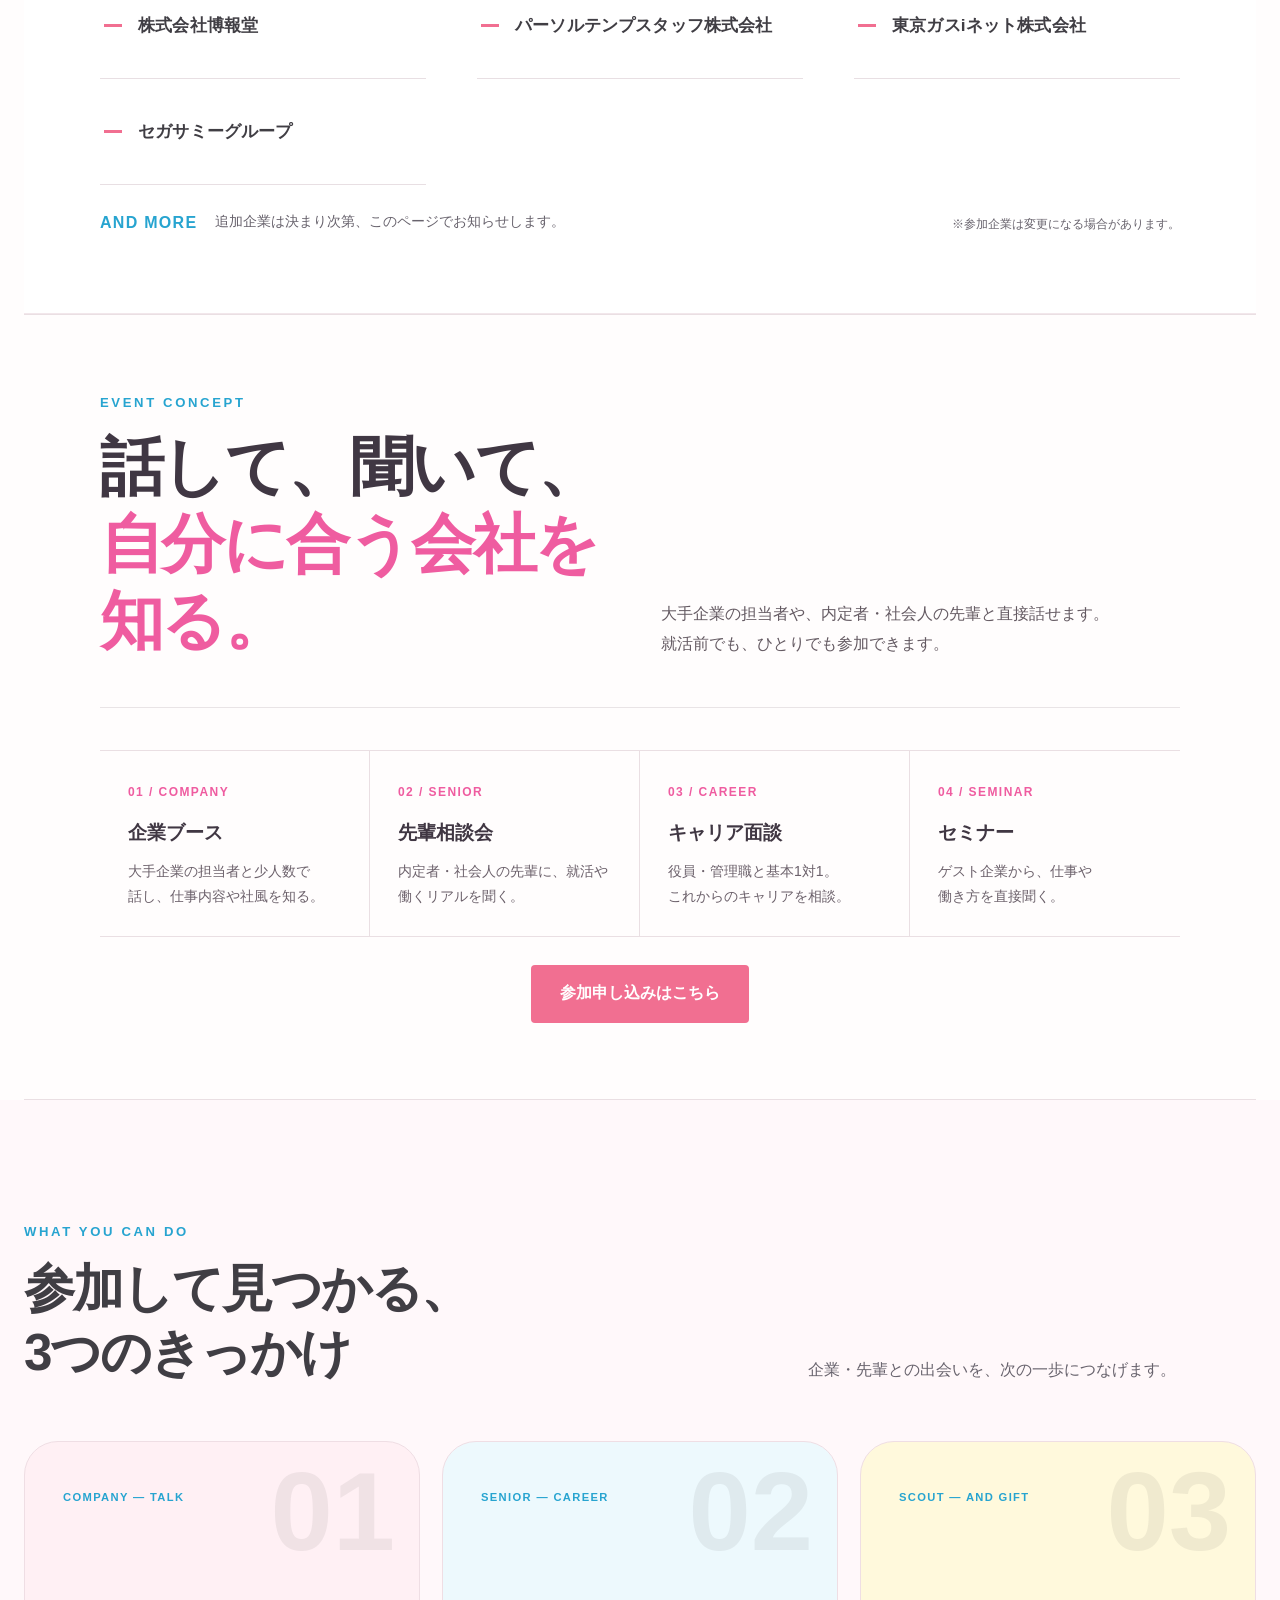
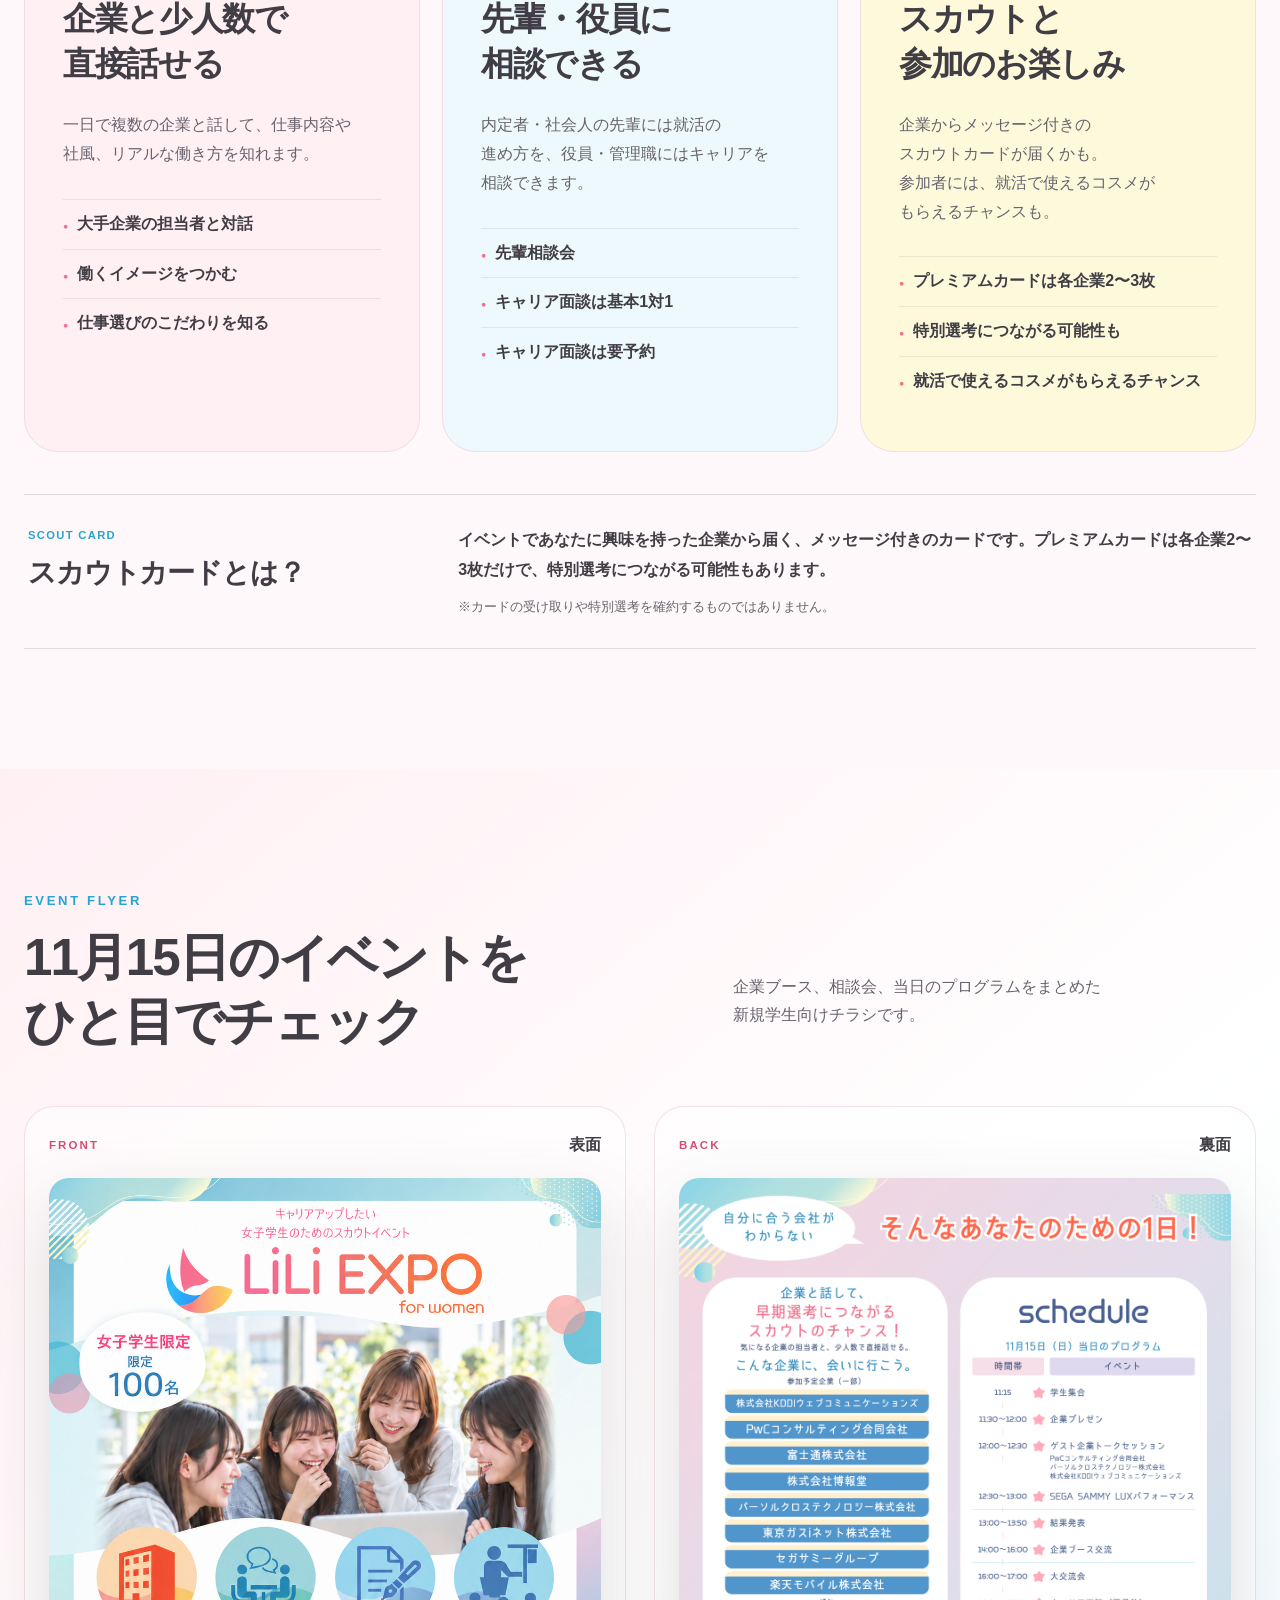
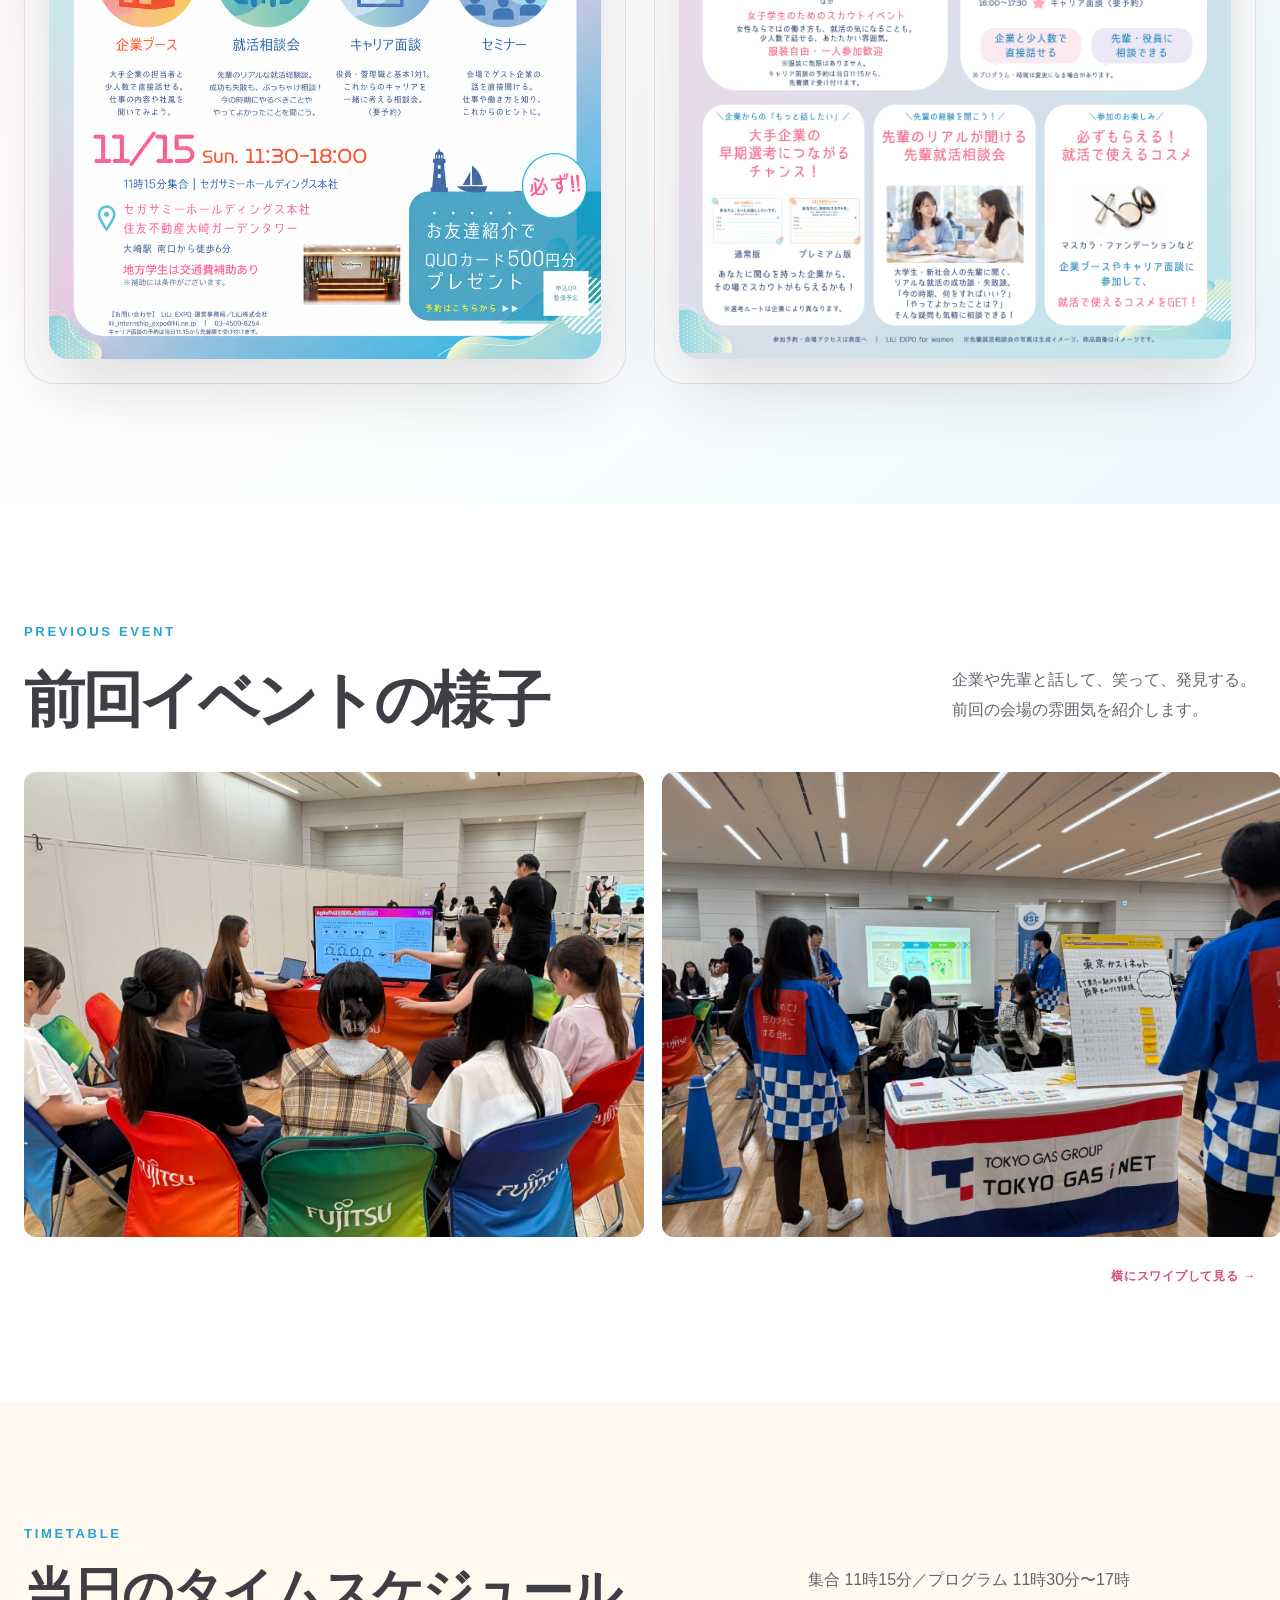
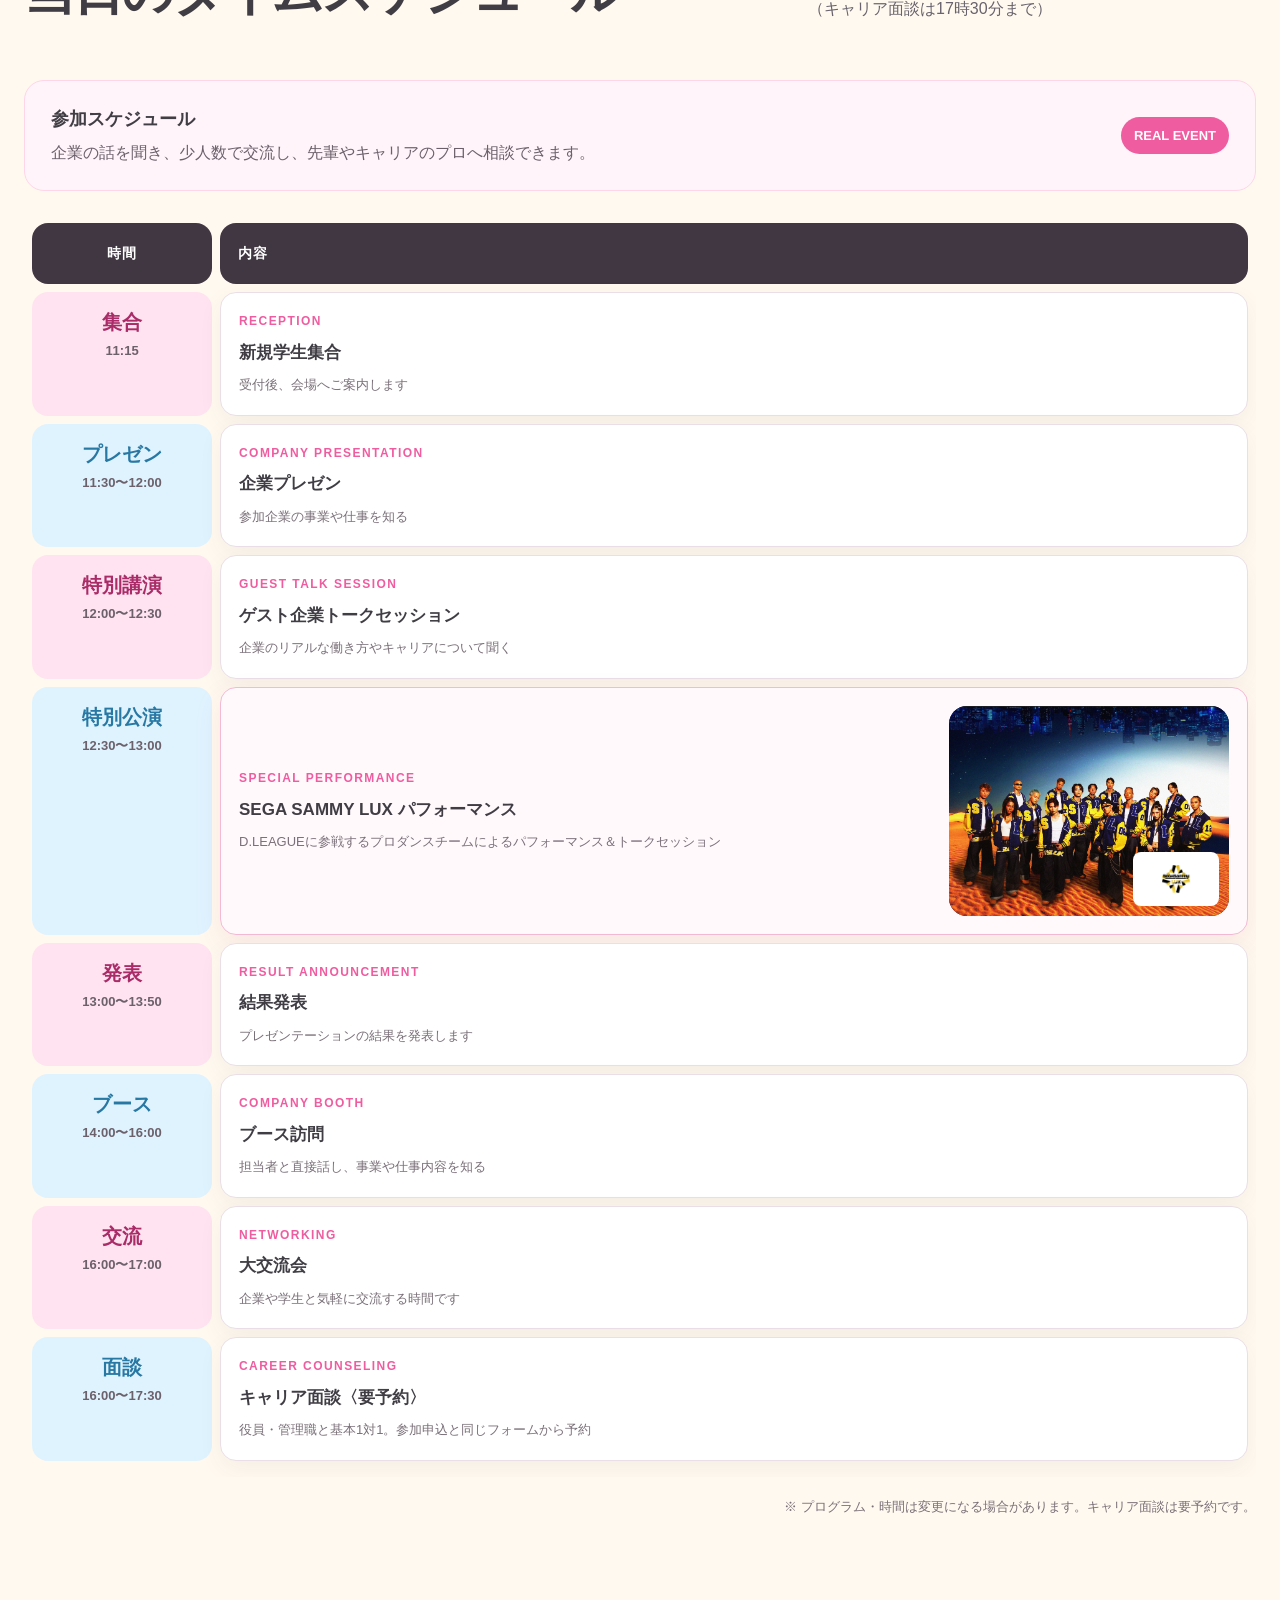
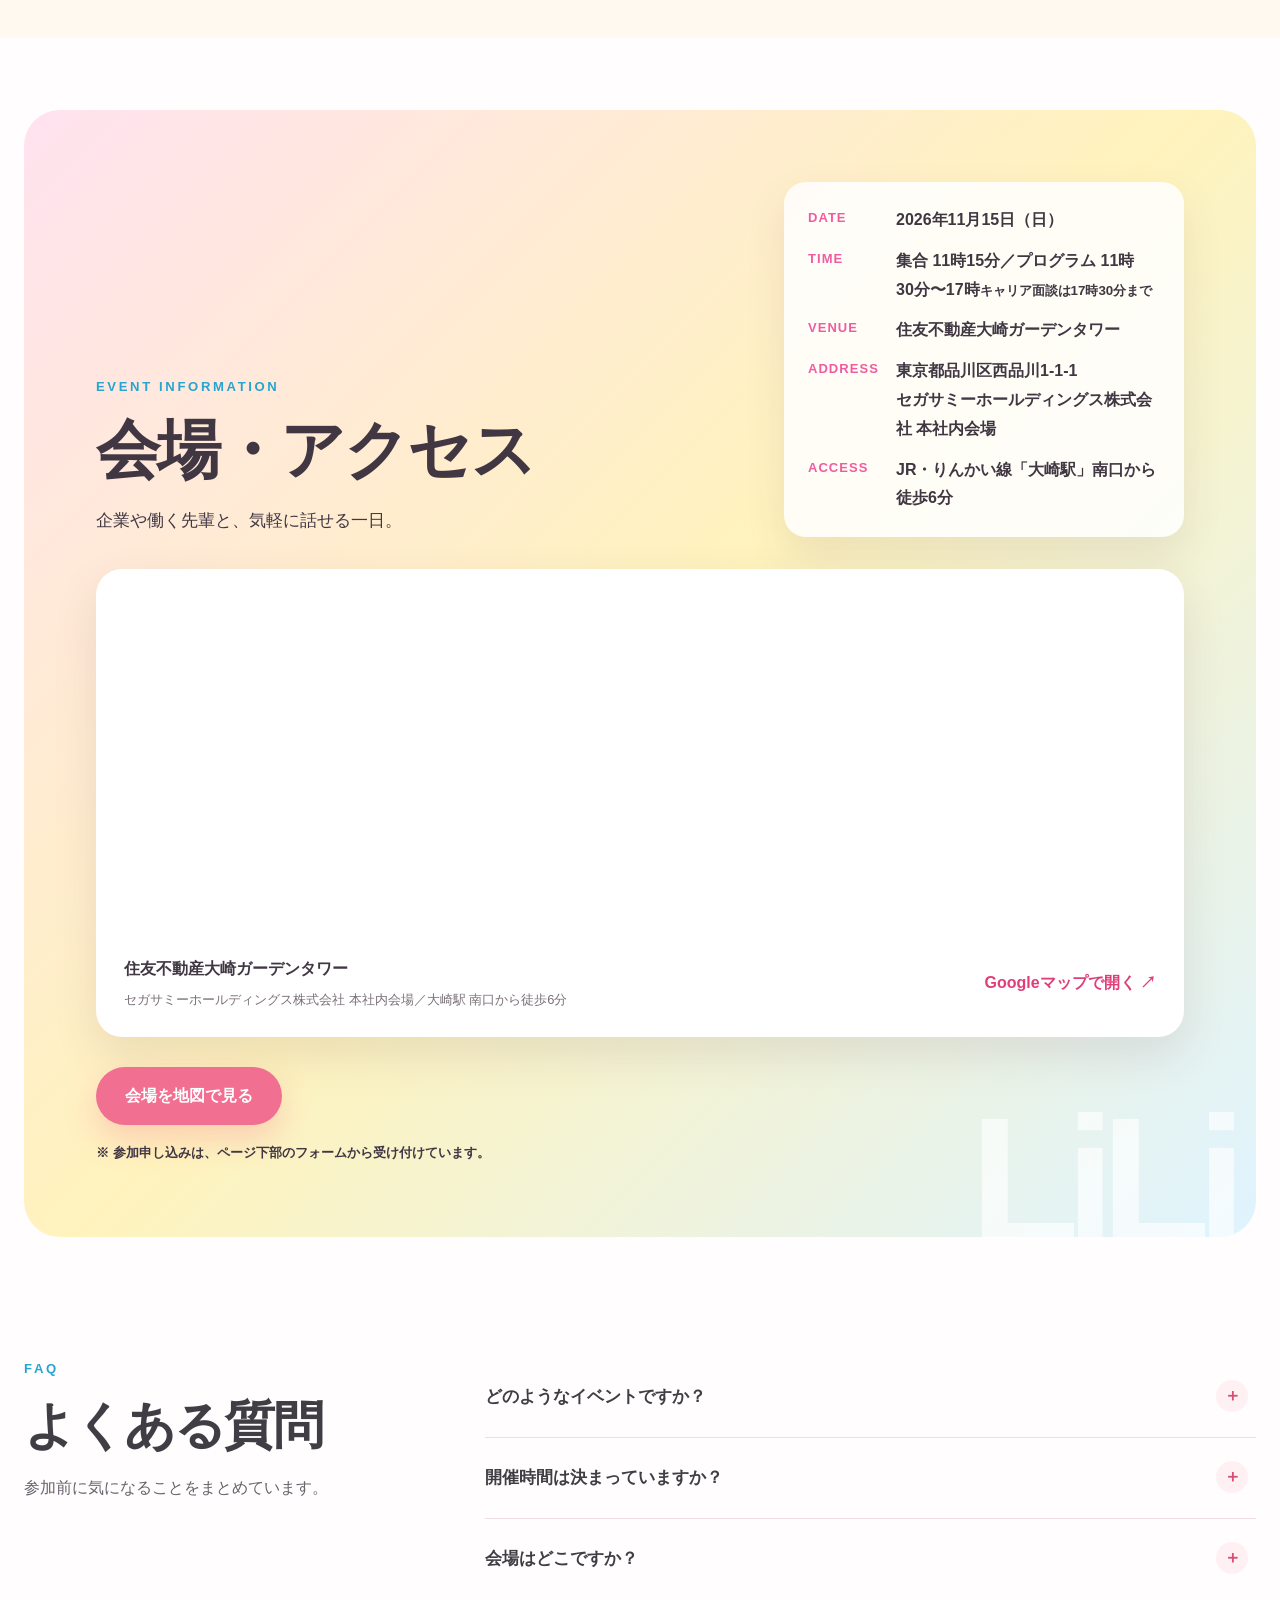
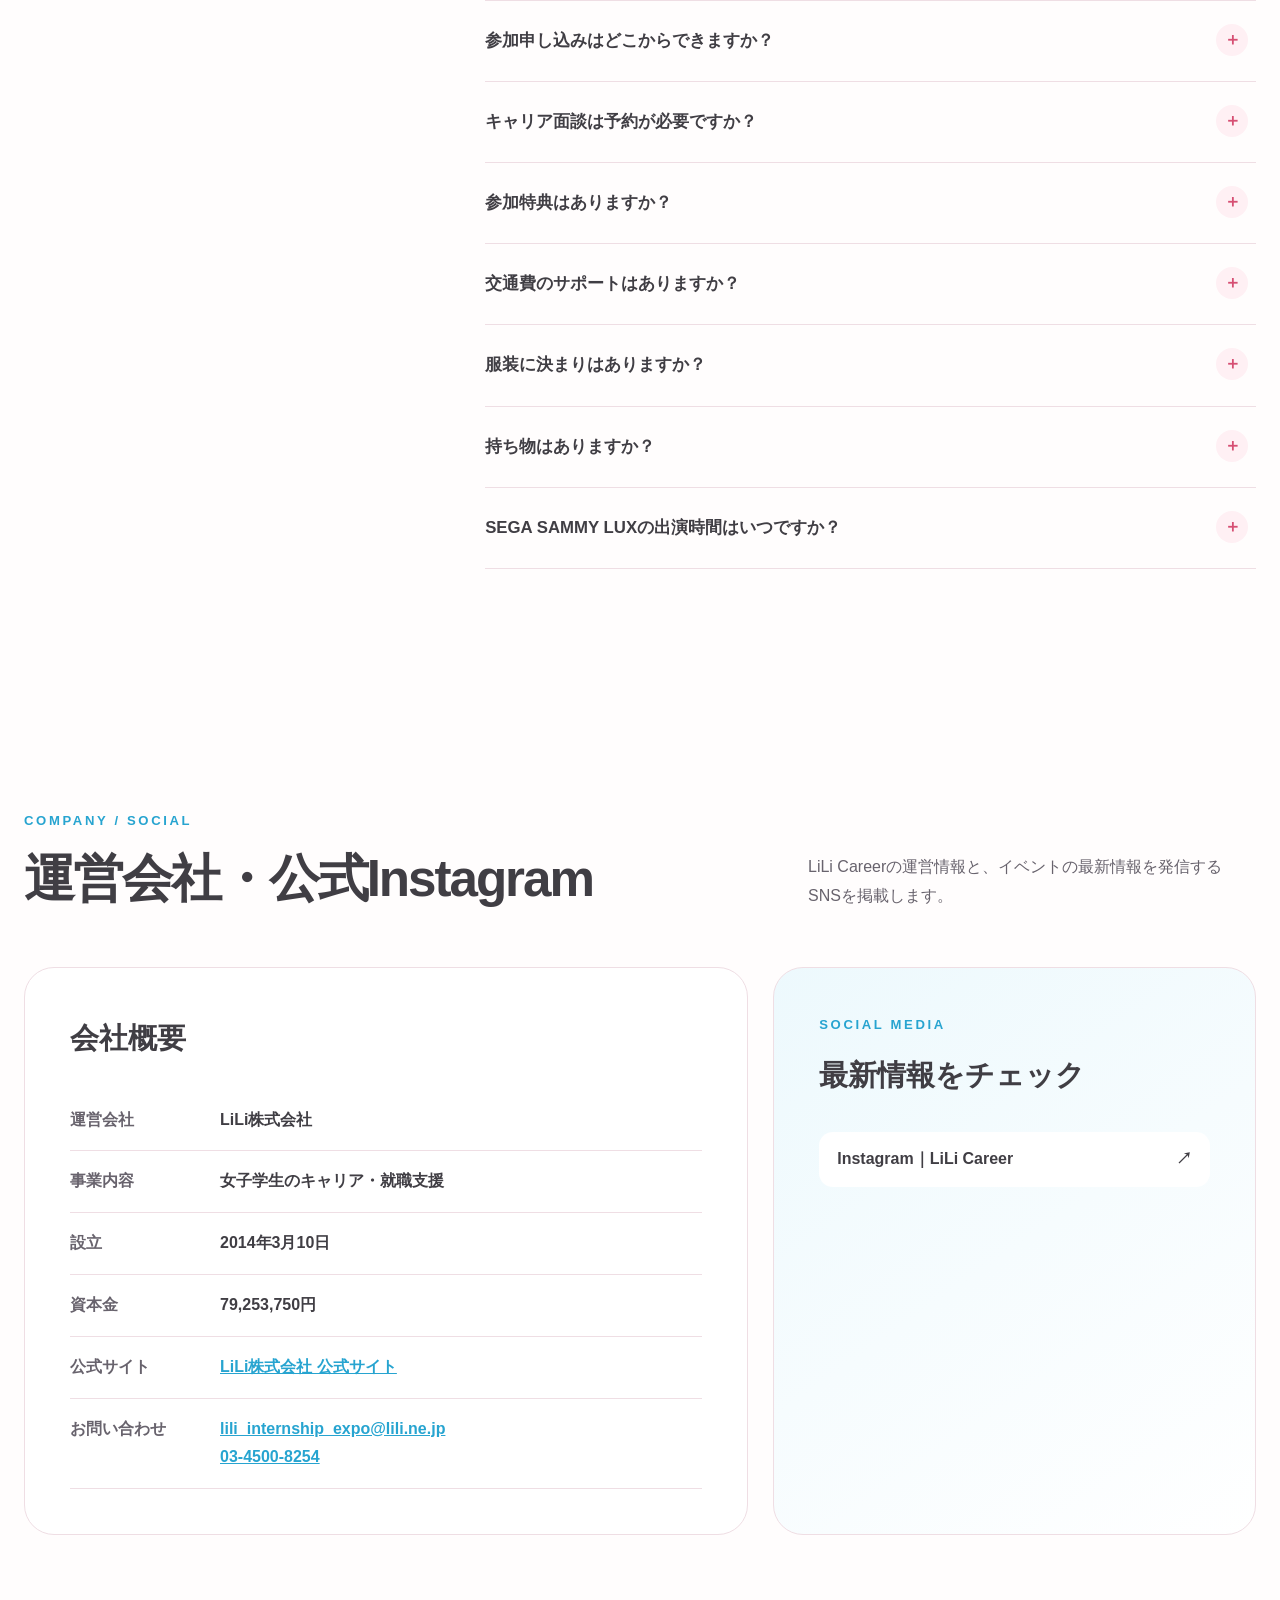
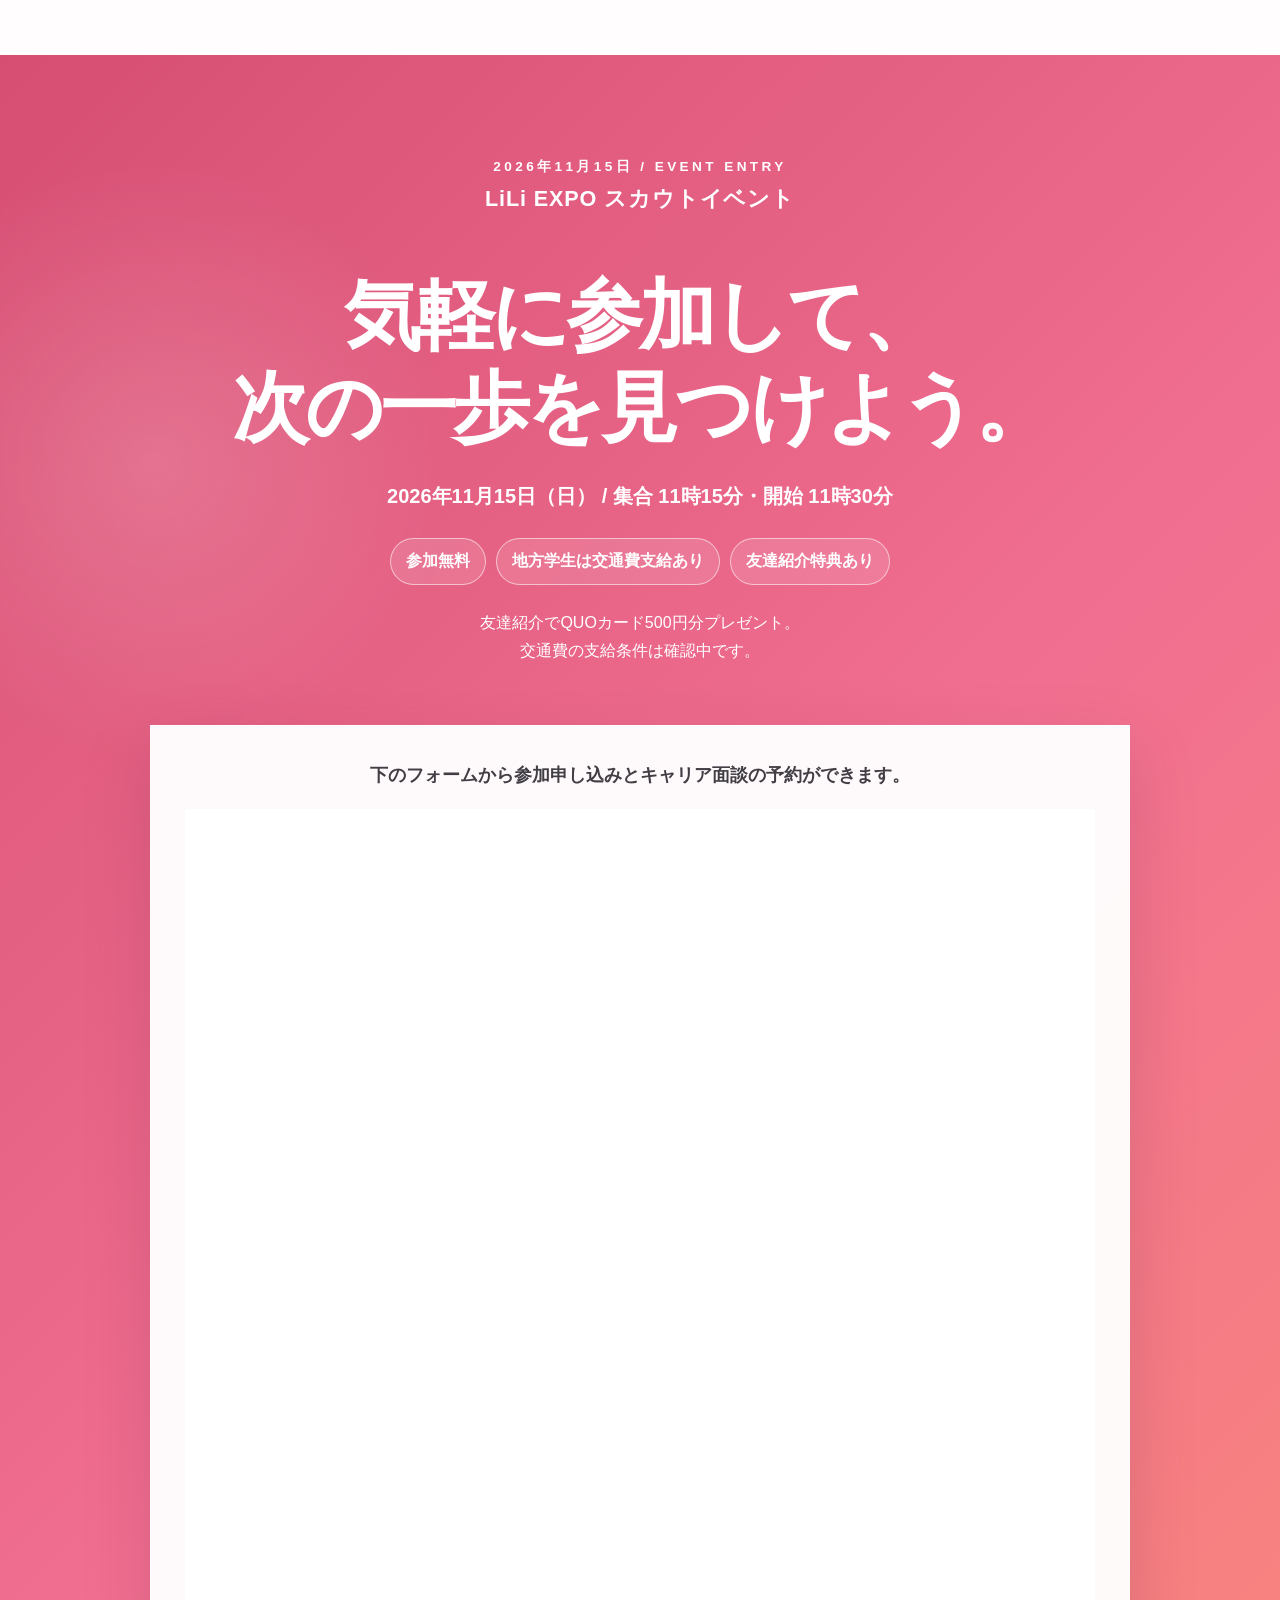
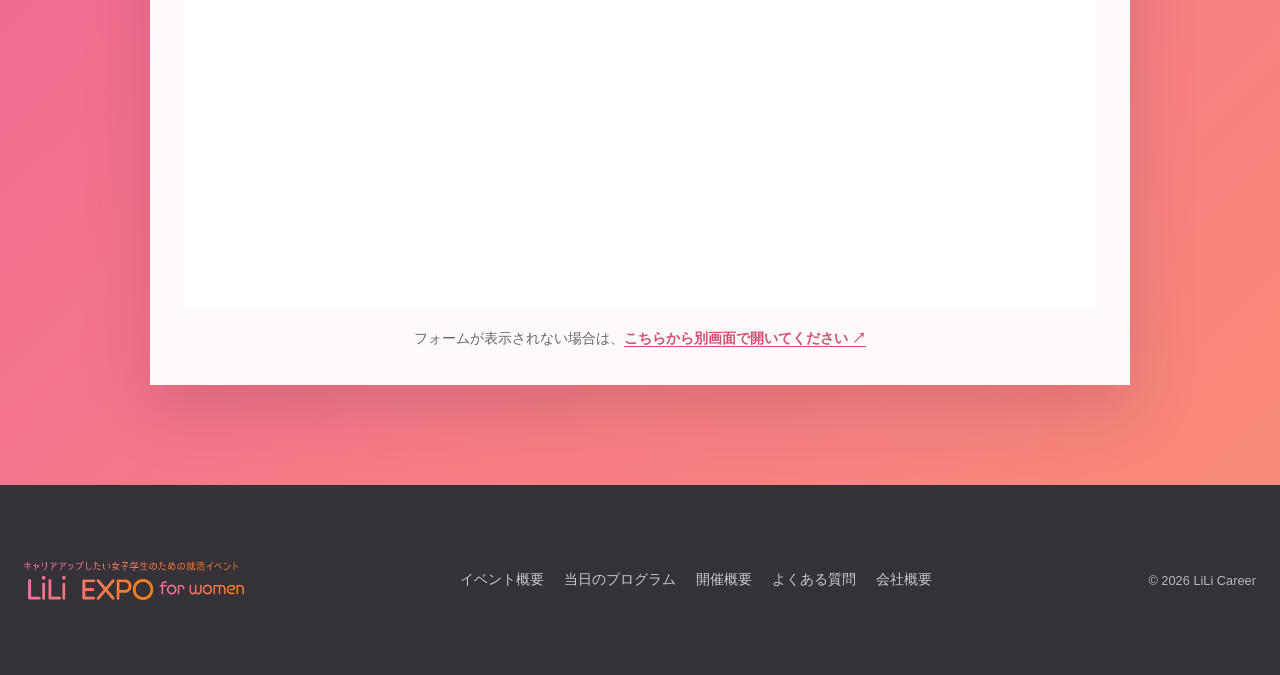
==== commit df53b3b1: "チラシ裏面をスケジュール修正版に差し替え" ====
--- a/index.html
+++ b/index.html
@@ -1670,7 +1670,7 @@
           </div>
 
           <div class="flyer-preview" id="flyerBackPreview">
-            <img src="assets/lili-expo-2026-11-15-back.png?v=5" alt="LiLi EXPO 2026年11月15日 最新チラシ 裏面" loading="lazy">
+            <img src="assets/lili-expo-2026-11-15-back.png?v=6" alt="LiLi EXPO 2026年11月15日 最新チラシ 裏面" loading="lazy">
           </div>
 
         </article>
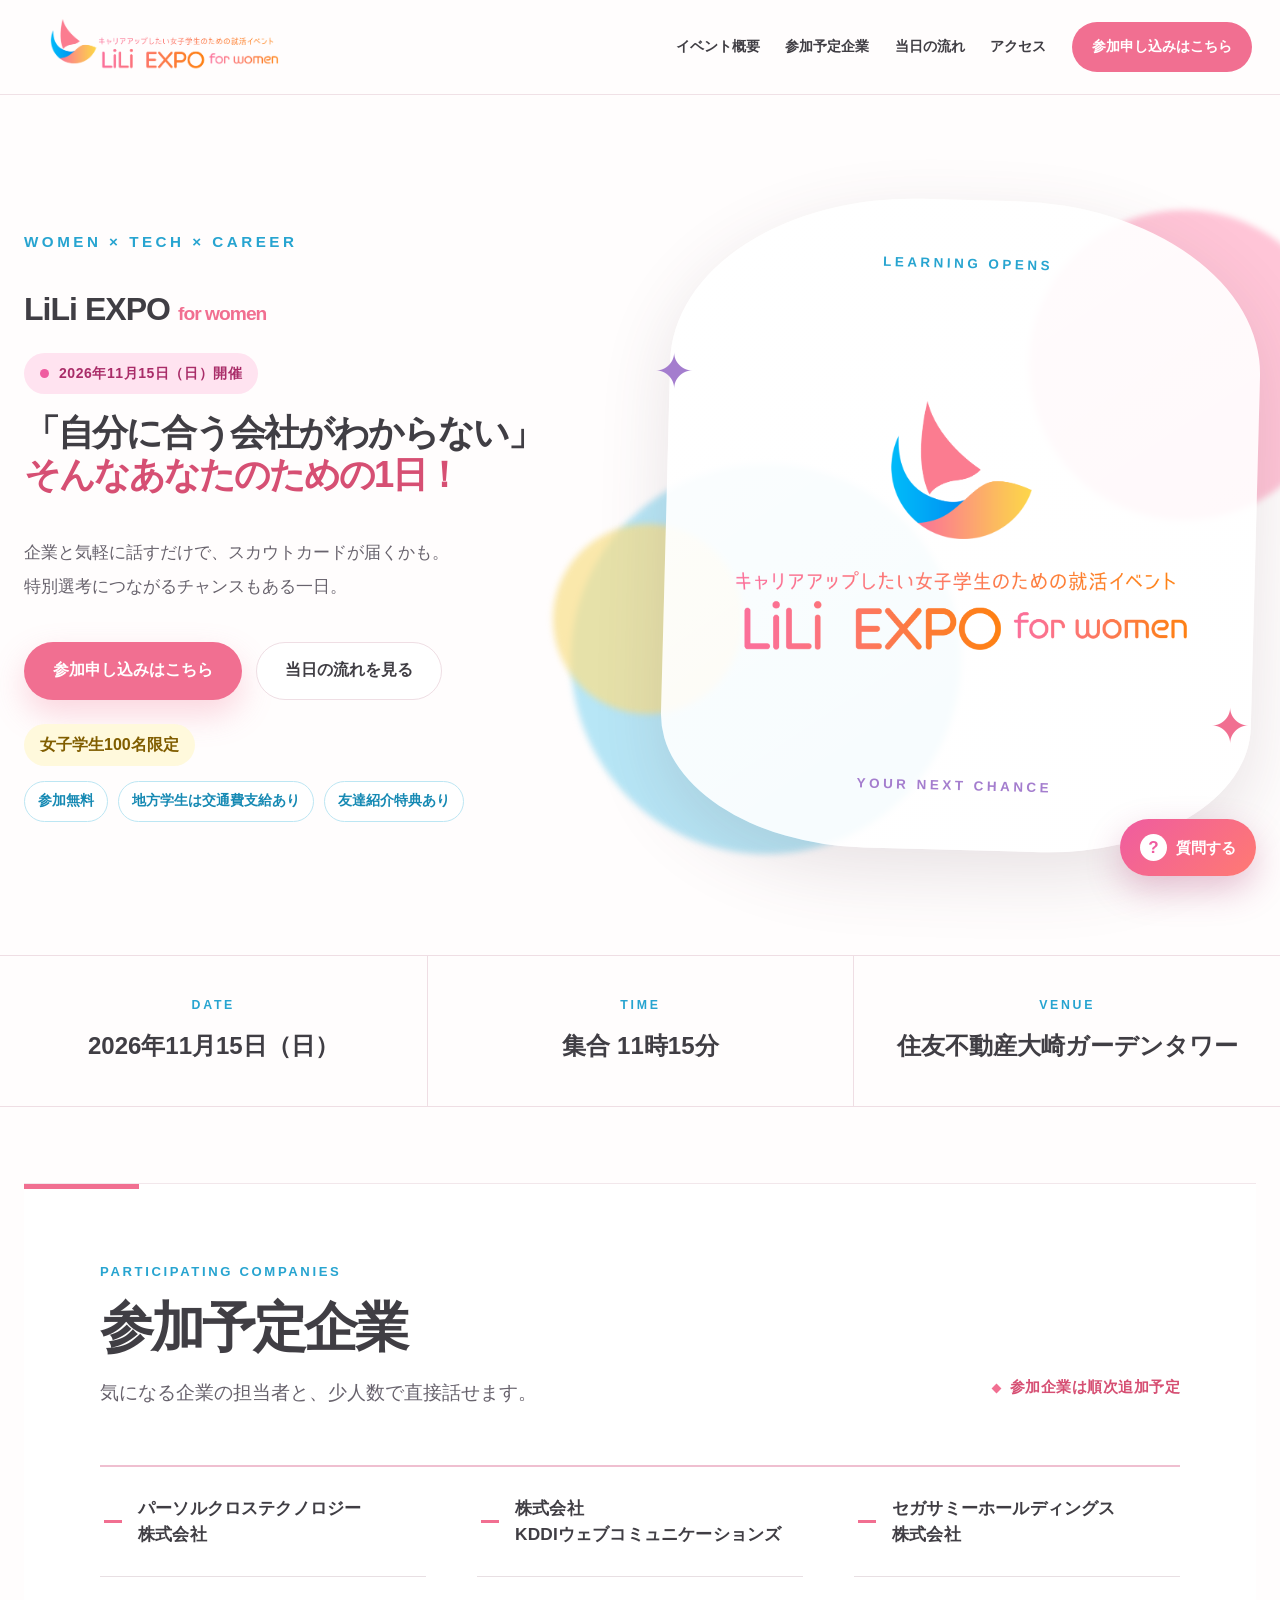
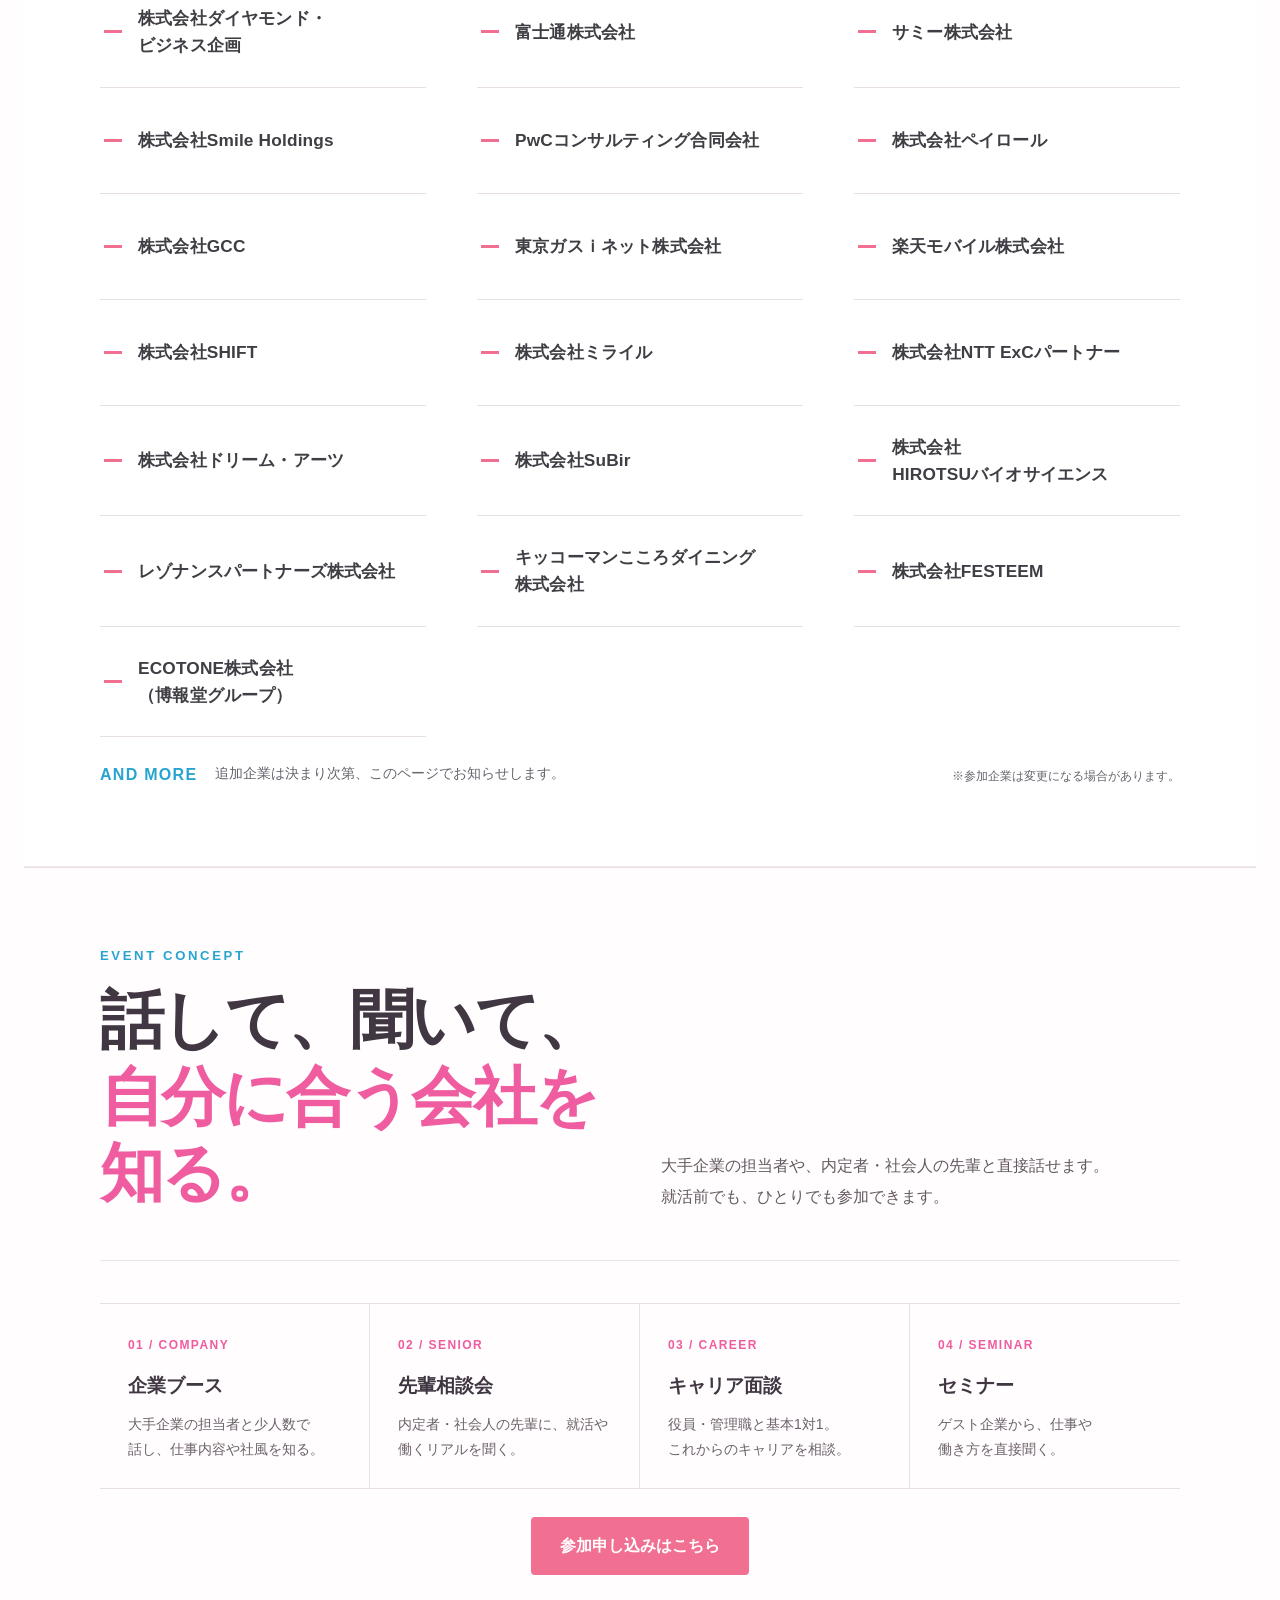
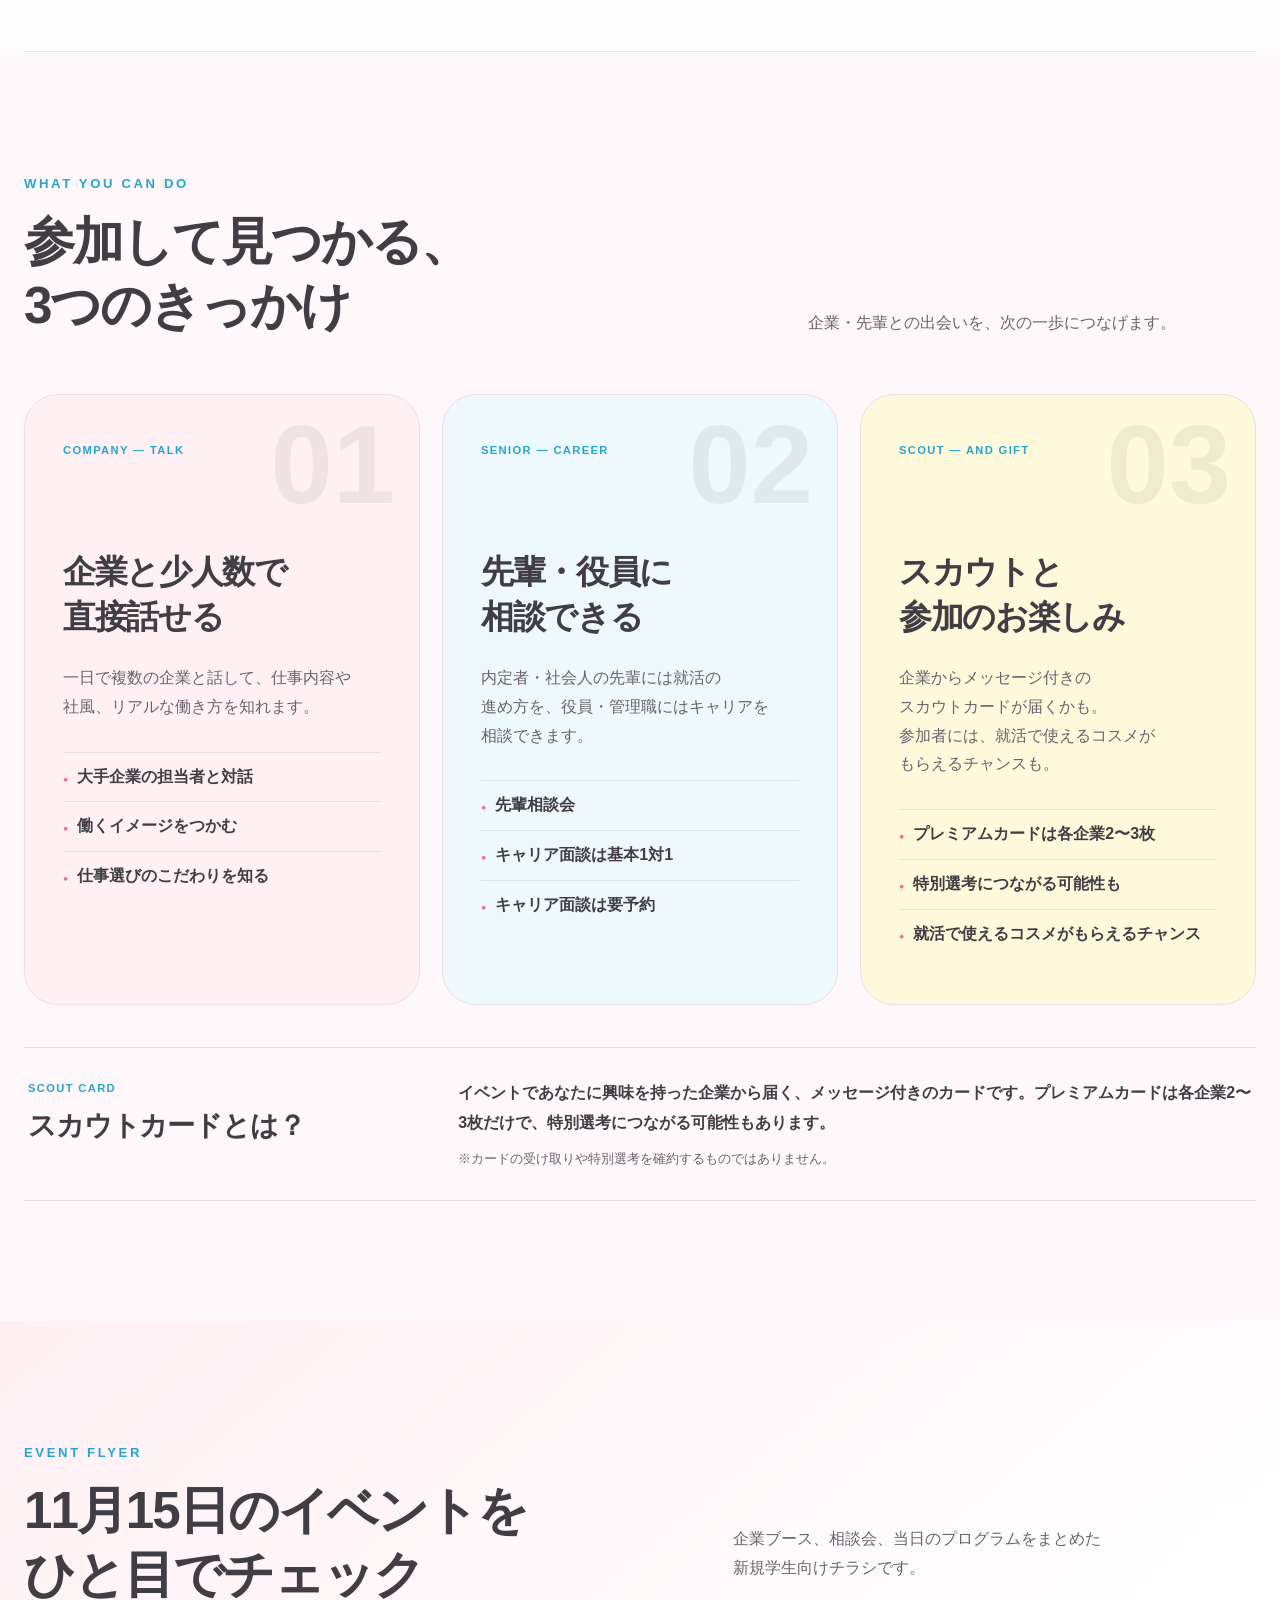
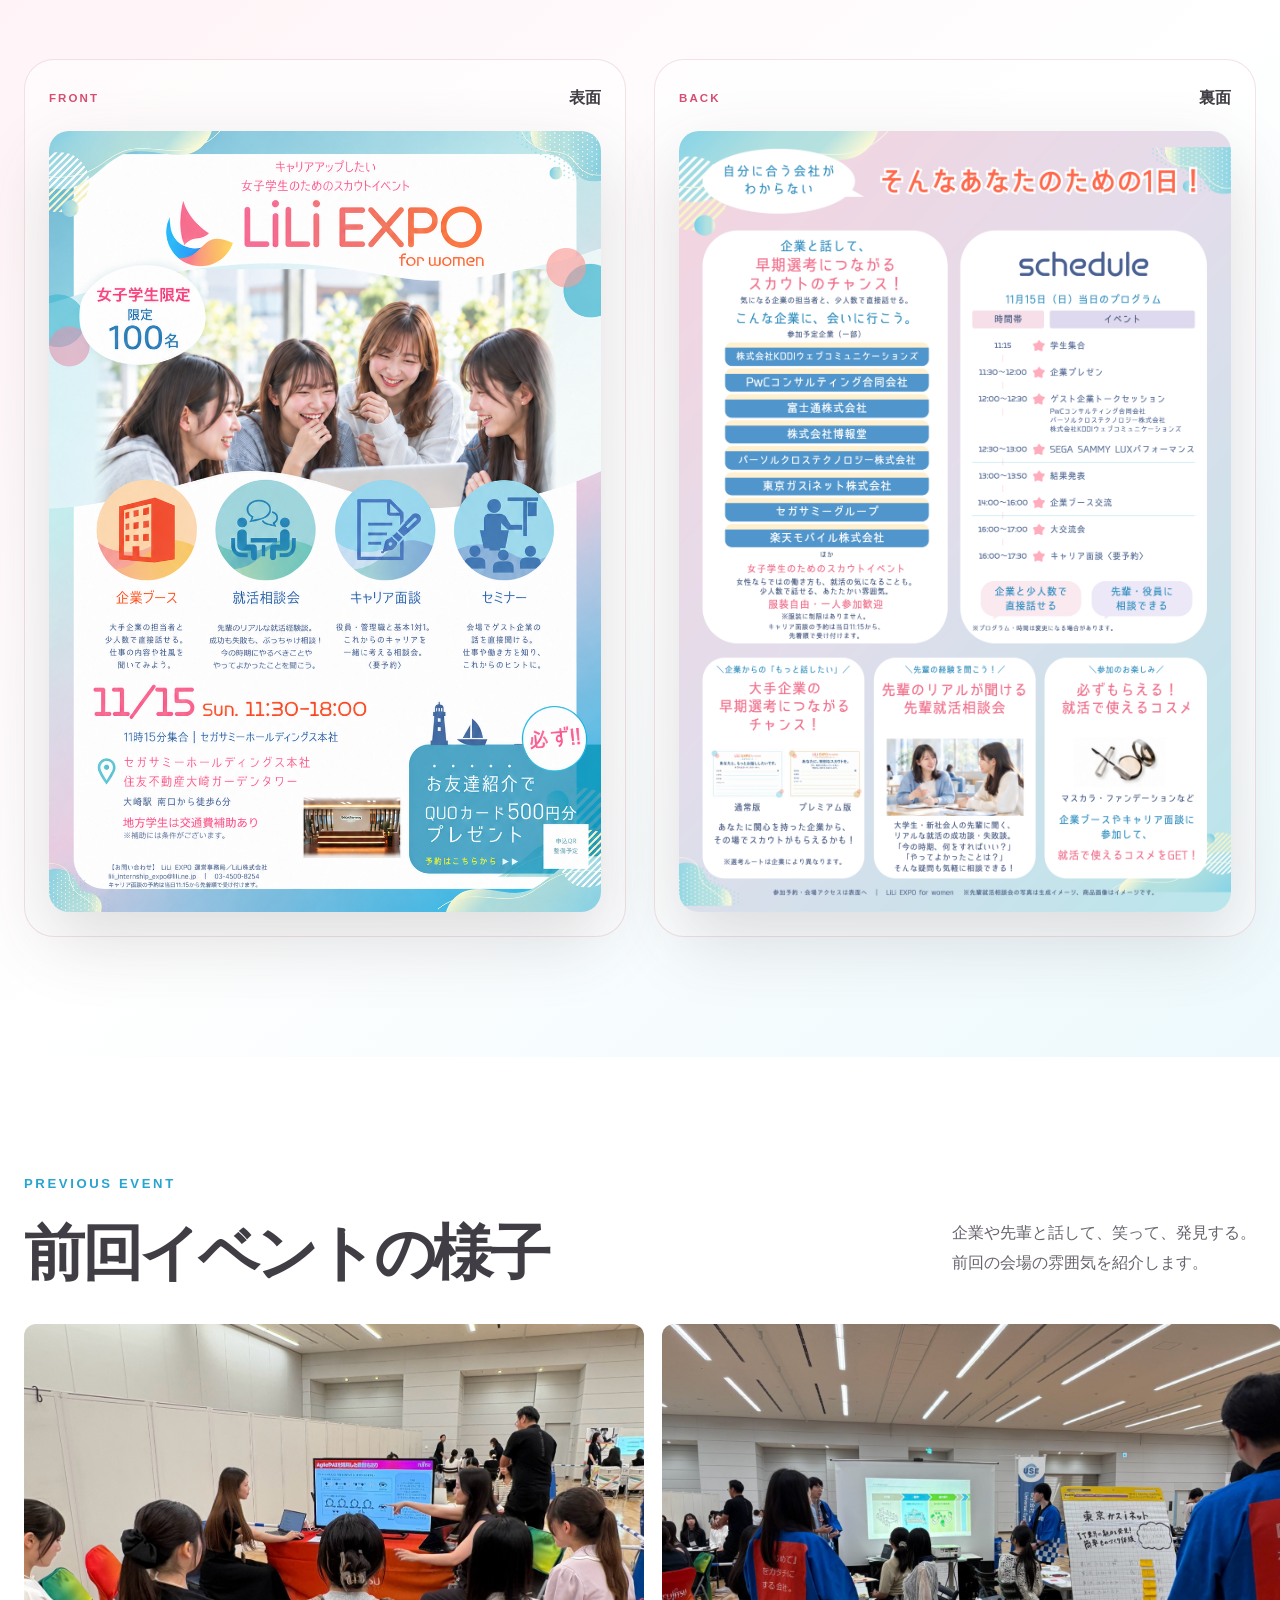
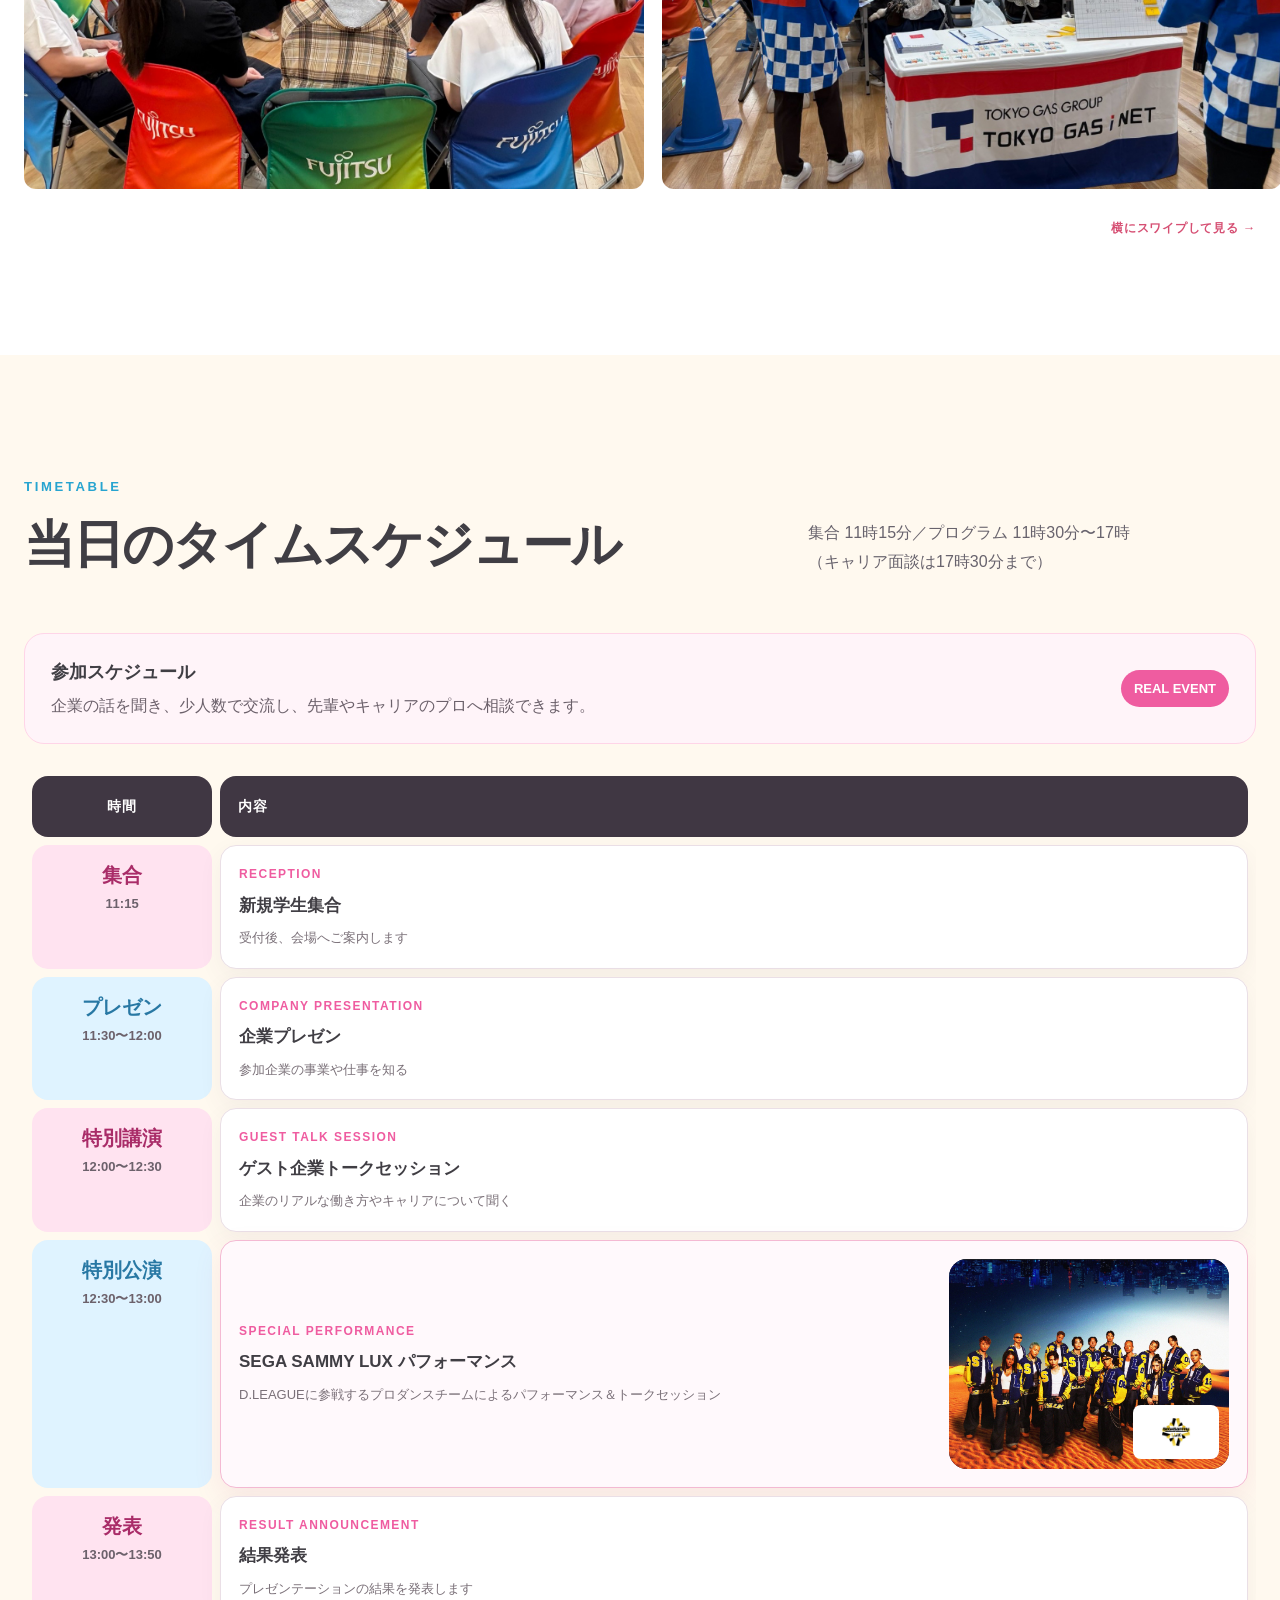
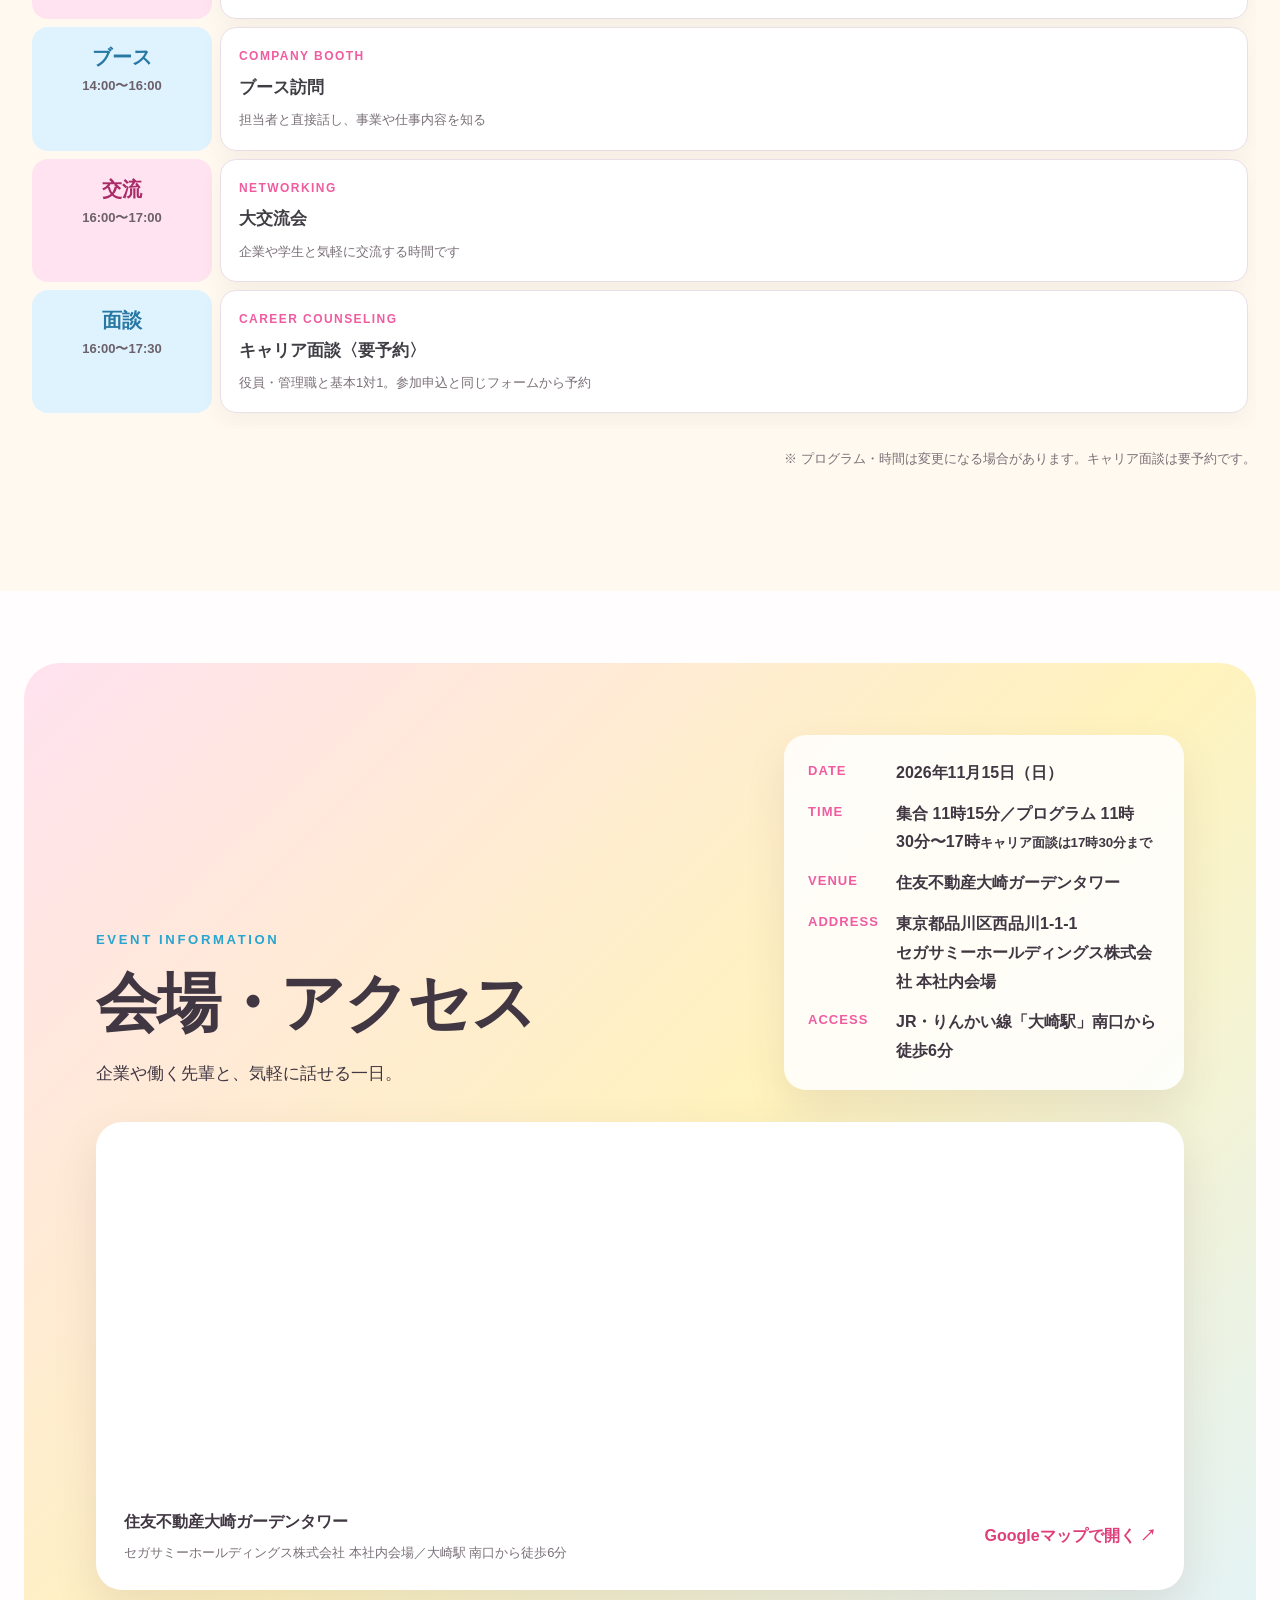
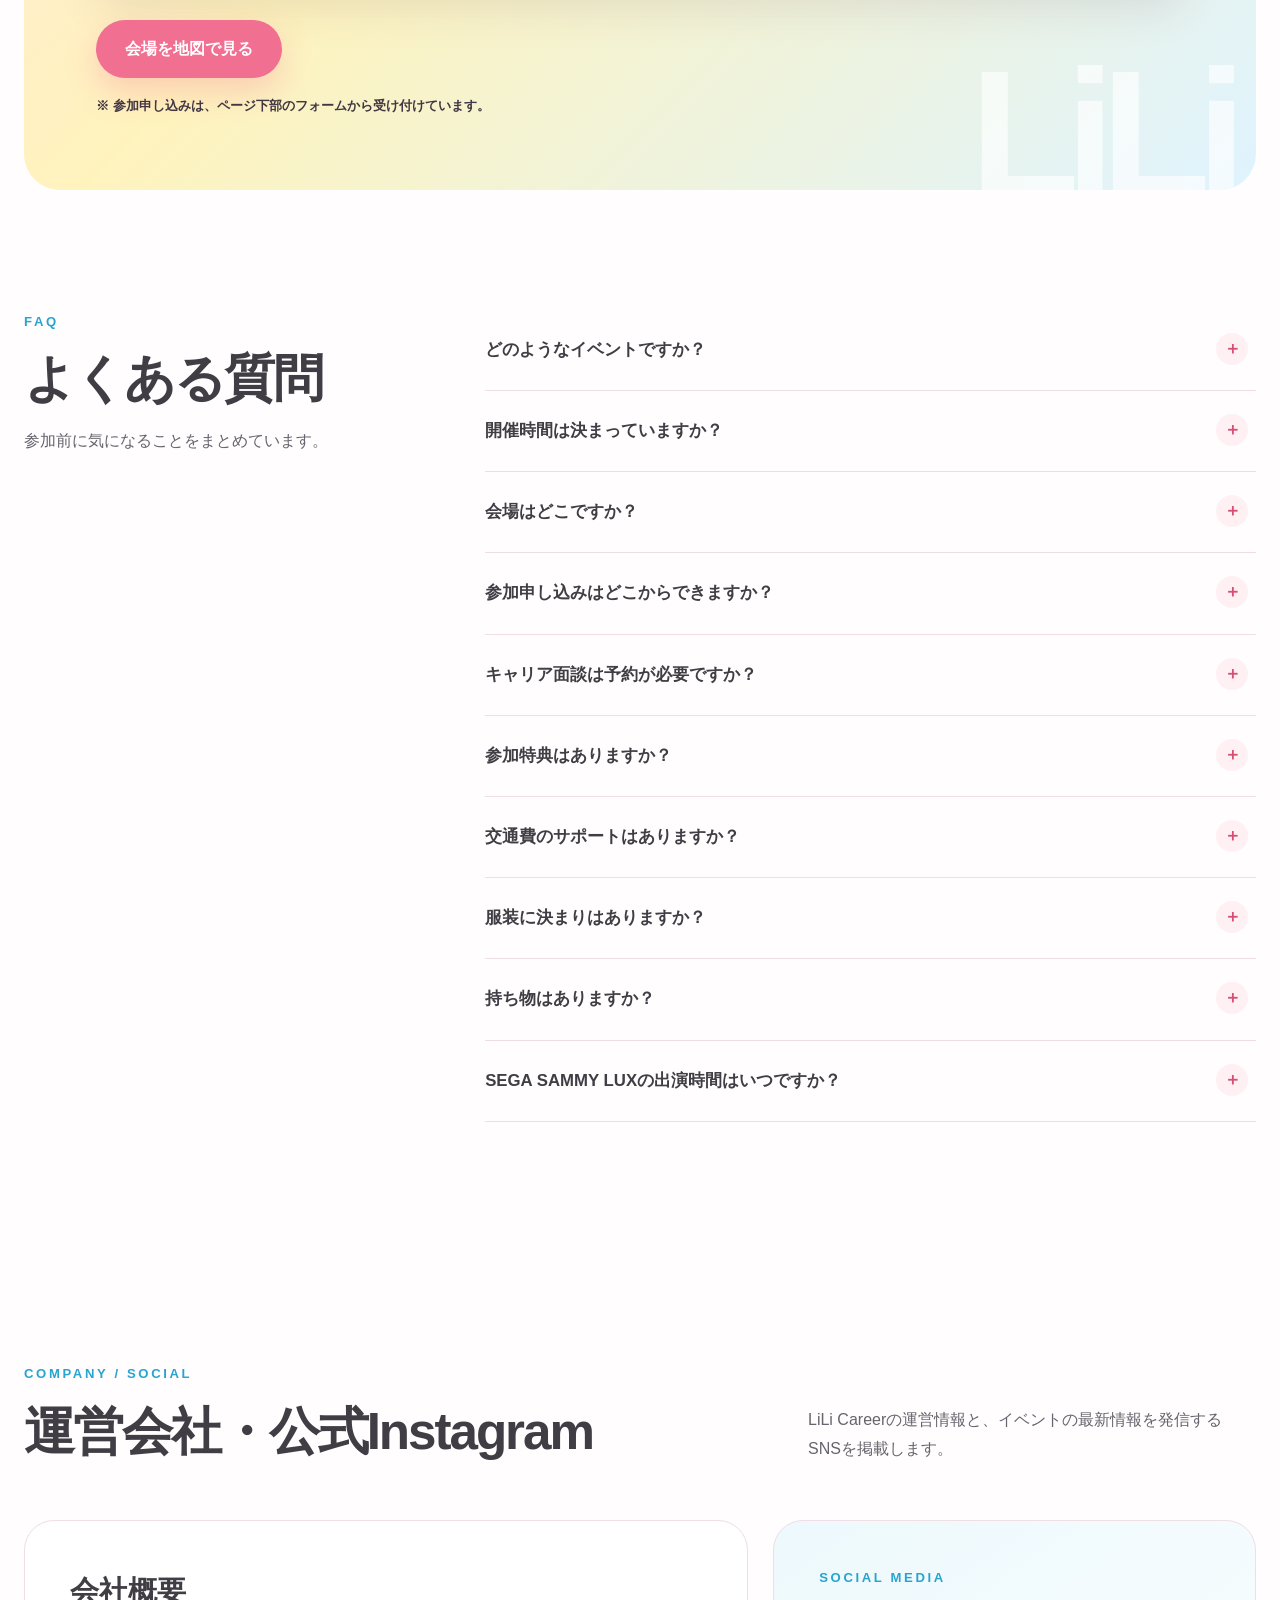
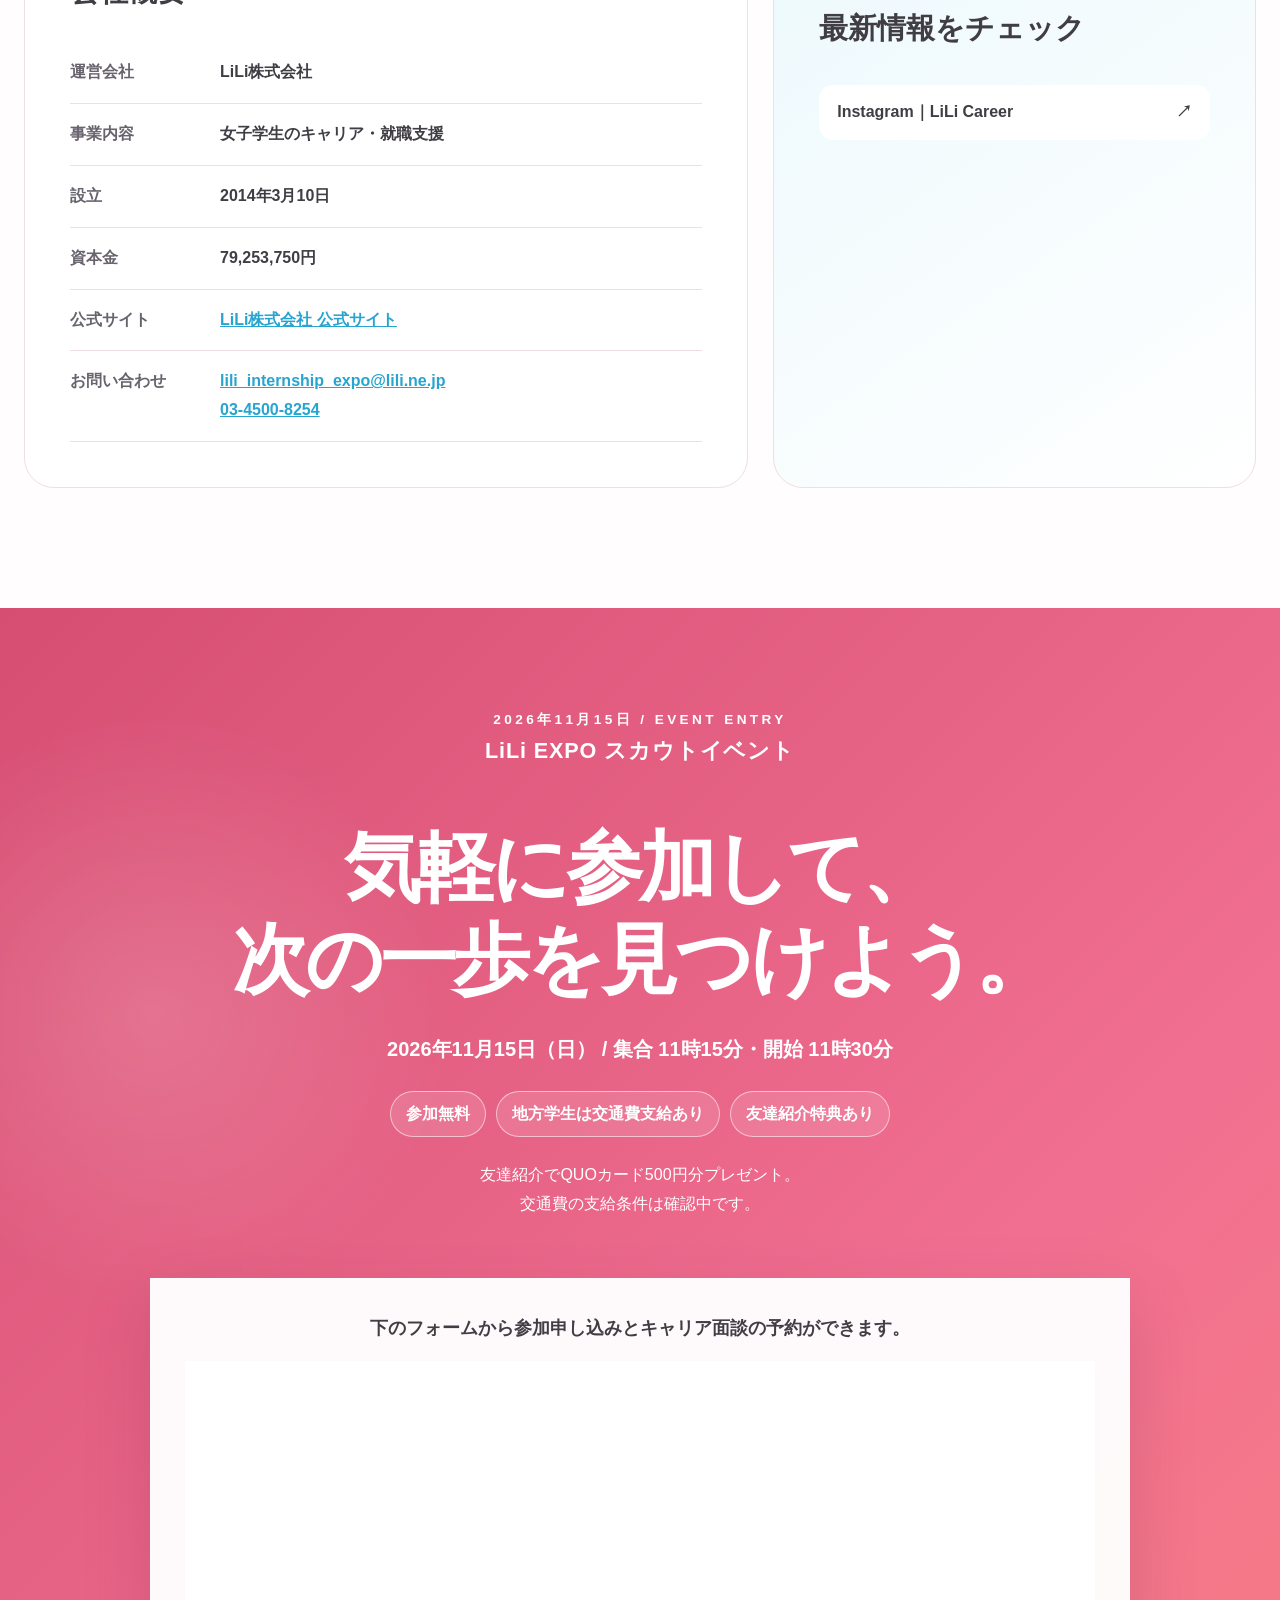
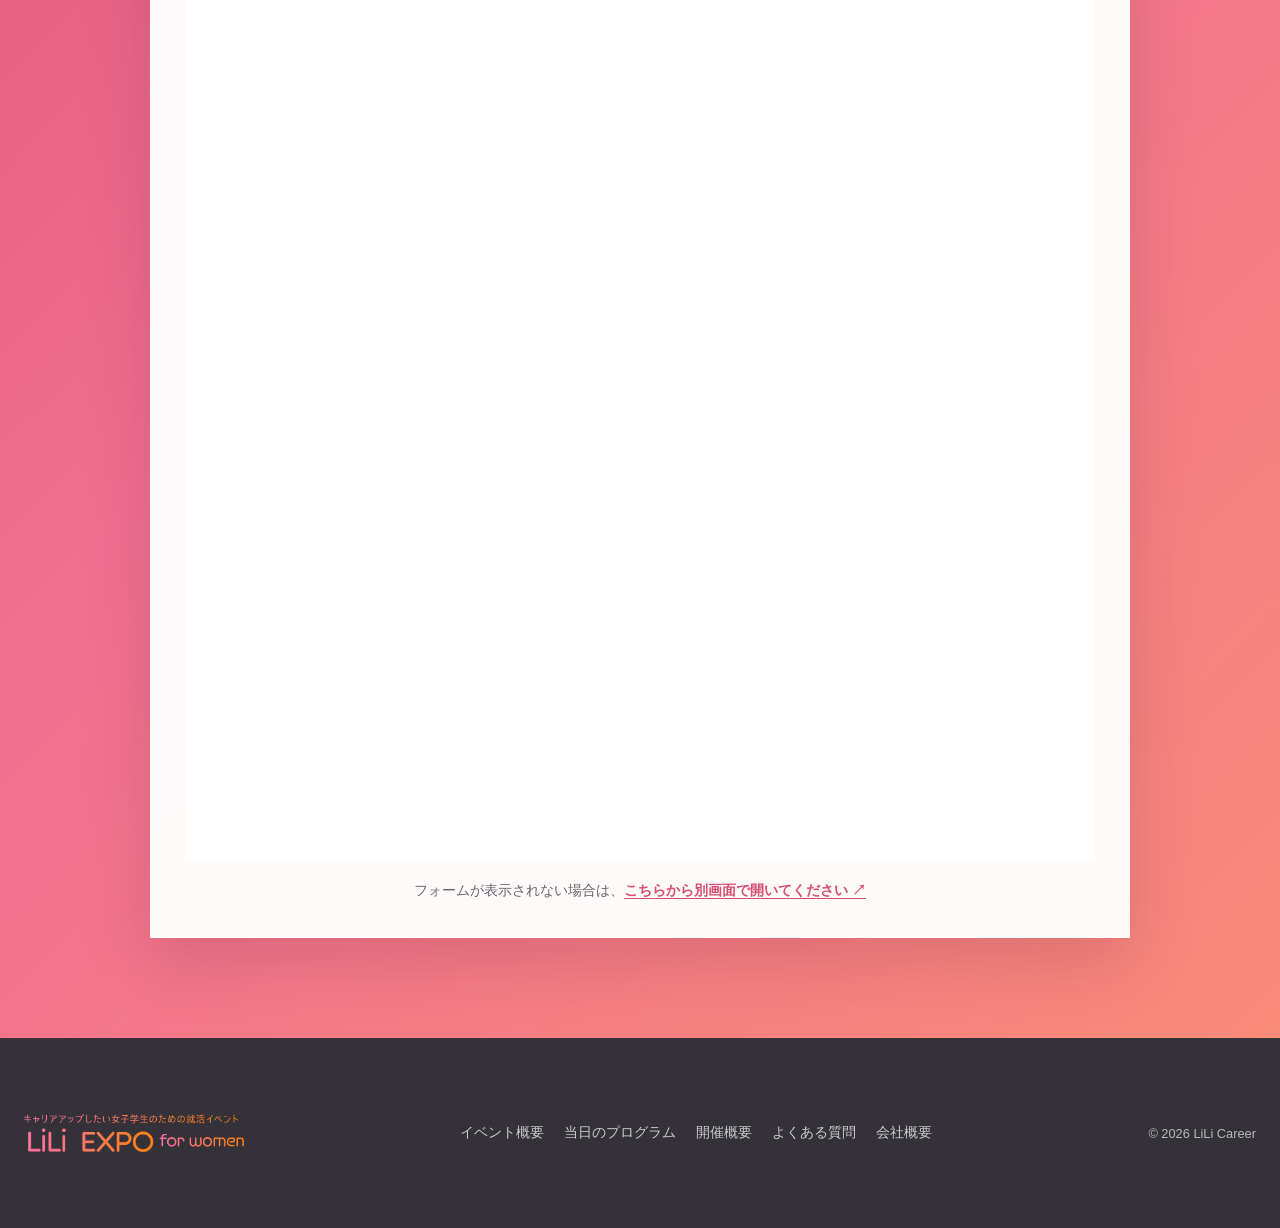
==== commit ca9e550a: "参加予定企業を最新一覧に更新" ====
--- a/index.html
+++ b/index.html
@@ -15,9 +15,9 @@
 
   <link rel="icon" href="assets/logo_dake.png">
 
-  <link rel="stylesheet" href="css/style.css?v=17">
-
-  <script src="js/content.js?v=14" defer></script>
+  <link rel="stylesheet" href="css/style.css?v=19">
+
+  <script src="js/content.js?v=15" defer></script>
 
   <script src="js/script.js?v=1" defer></script>
 
@@ -1260,13 +1260,28 @@
         <p class="companies-update-note"><span aria-hidden="true"></span>参加企業は順次追加予定</p>
       </div>
       <ul class="company-name-list" id="participatingCompanies" aria-label="参加予定企業一覧">
-        <li><strong>KDDI株式会社</strong></li>
+        <li><strong>パーソルクロステクノロジー株式会社</strong></li>
+        <li><strong>株式会社KDDIウェブコミュニケーションズ</strong></li>
+        <li><strong>セガサミーホールディングス株式会社</strong></li>
+        <li><strong>株式会社ダイヤモンド・ビジネス企画</strong></li>
+        <li><strong>富士通株式会社</strong></li>
+        <li><strong>サミー株式会社</strong></li>
+        <li><strong>株式会社Smile Holdings</strong></li>
         <li><strong>PwCコンサルティング合同会社</strong></li>
-        <li><strong>富士通株式会社</strong></li>
-        <li><strong>株式会社博報堂</strong></li>
-        <li><strong>パーソルテンプスタッフ株式会社</strong></li>
-        <li><strong>東京ガスiネット株式会社</strong></li>
-        <li><strong>セガサミーグループ</strong></li>
+        <li><strong>株式会社ペイロール</strong></li>
+        <li><strong>株式会社GCC</strong></li>
+        <li><strong>東京ガスｉネット株式会社</strong></li>
+        <li><strong>楽天モバイル株式会社</strong></li>
+        <li><strong>株式会社SHIFT</strong></li>
+        <li><strong>株式会社ミライル</strong></li>
+        <li><strong>株式会社NTT ExCパートナー</strong></li>
+        <li><strong>株式会社ドリーム・アーツ</strong></li>
+        <li><strong>株式会社SuBir</strong></li>
+        <li><strong>株式会社HIROTSUバイオサイエンス</strong></li>
+        <li><strong>レゾナンスパートナーズ株式会社</strong></li>
+        <li><strong>キッコーマンこころダイニング株式会社</strong></li>
+        <li><strong>株式会社FESTEEM</strong></li>
+        <li><strong>ECOTONE株式会社（博報堂グループ）</strong></li>
       </ul>
       <div class="company-list-footer">
         <p><strong>and more</strong><span>追加企業は決まり次第、このページでお知らせします。</span></p>
@@ -2302,8 +2317,33 @@
         LILI_CONTENT.participatingCompanies.forEach(function (company) {
           var item = document.createElement("li");
           var name = document.createElement("strong");
-
-          name.textContent = company;
+          var legalTypes = ["株式会社", "合同会社"];
+          var breakIndex = -1;
+
+          legalTypes.some(function (legalType) {
+            if (company.startsWith(legalType) && company.length > legalType.length) {
+              breakIndex = legalType.length;
+              return true;
+            }
+
+            if (company.endsWith(legalType) && company.length > legalType.length) {
+              breakIndex = company.length - legalType.length;
+              return true;
+            }
+
+            return false;
+          });
+
+          if (breakIndex > 0) {
+            name.append(
+              document.createTextNode(company.slice(0, breakIndex)),
+              document.createElement("wbr"),
+              document.createTextNode(company.slice(breakIndex))
+            );
+          } else {
+            name.textContent = company;
+          }
+
           item.append(name);
           participatingCompanies.appendChild(item);
         });
--- a/css/style.css
+++ b/css/style.css
@@ -2797,11 +2797,14 @@
 }
 
 .company-name-list li strong {
+  display: block;
+  width: 100%;
   min-width: 0;
   font-size: clamp(1rem, 1.35vw, 1.2rem);
   font-weight: 800;
   line-height: 1.55;
   letter-spacing: .01em;
+  text-wrap: balance;
   overflow-wrap: anywhere;
 }
 
